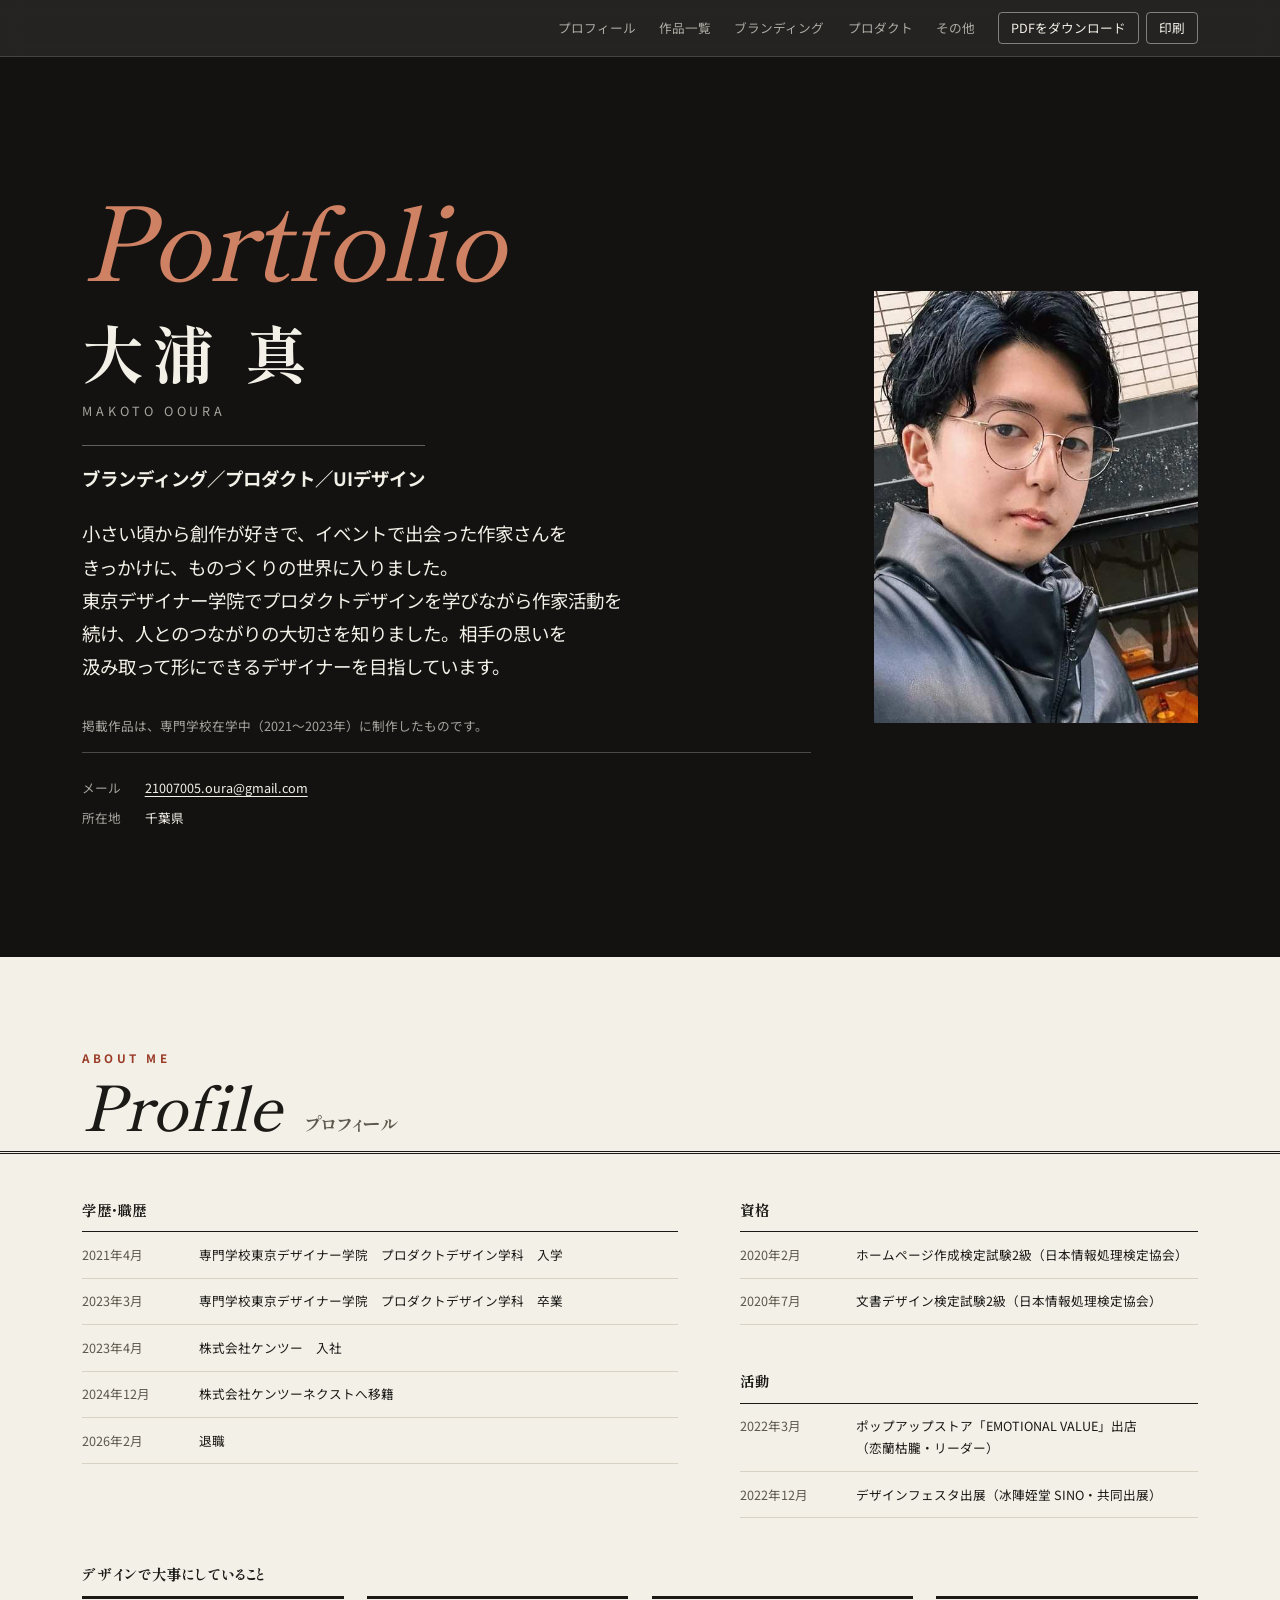
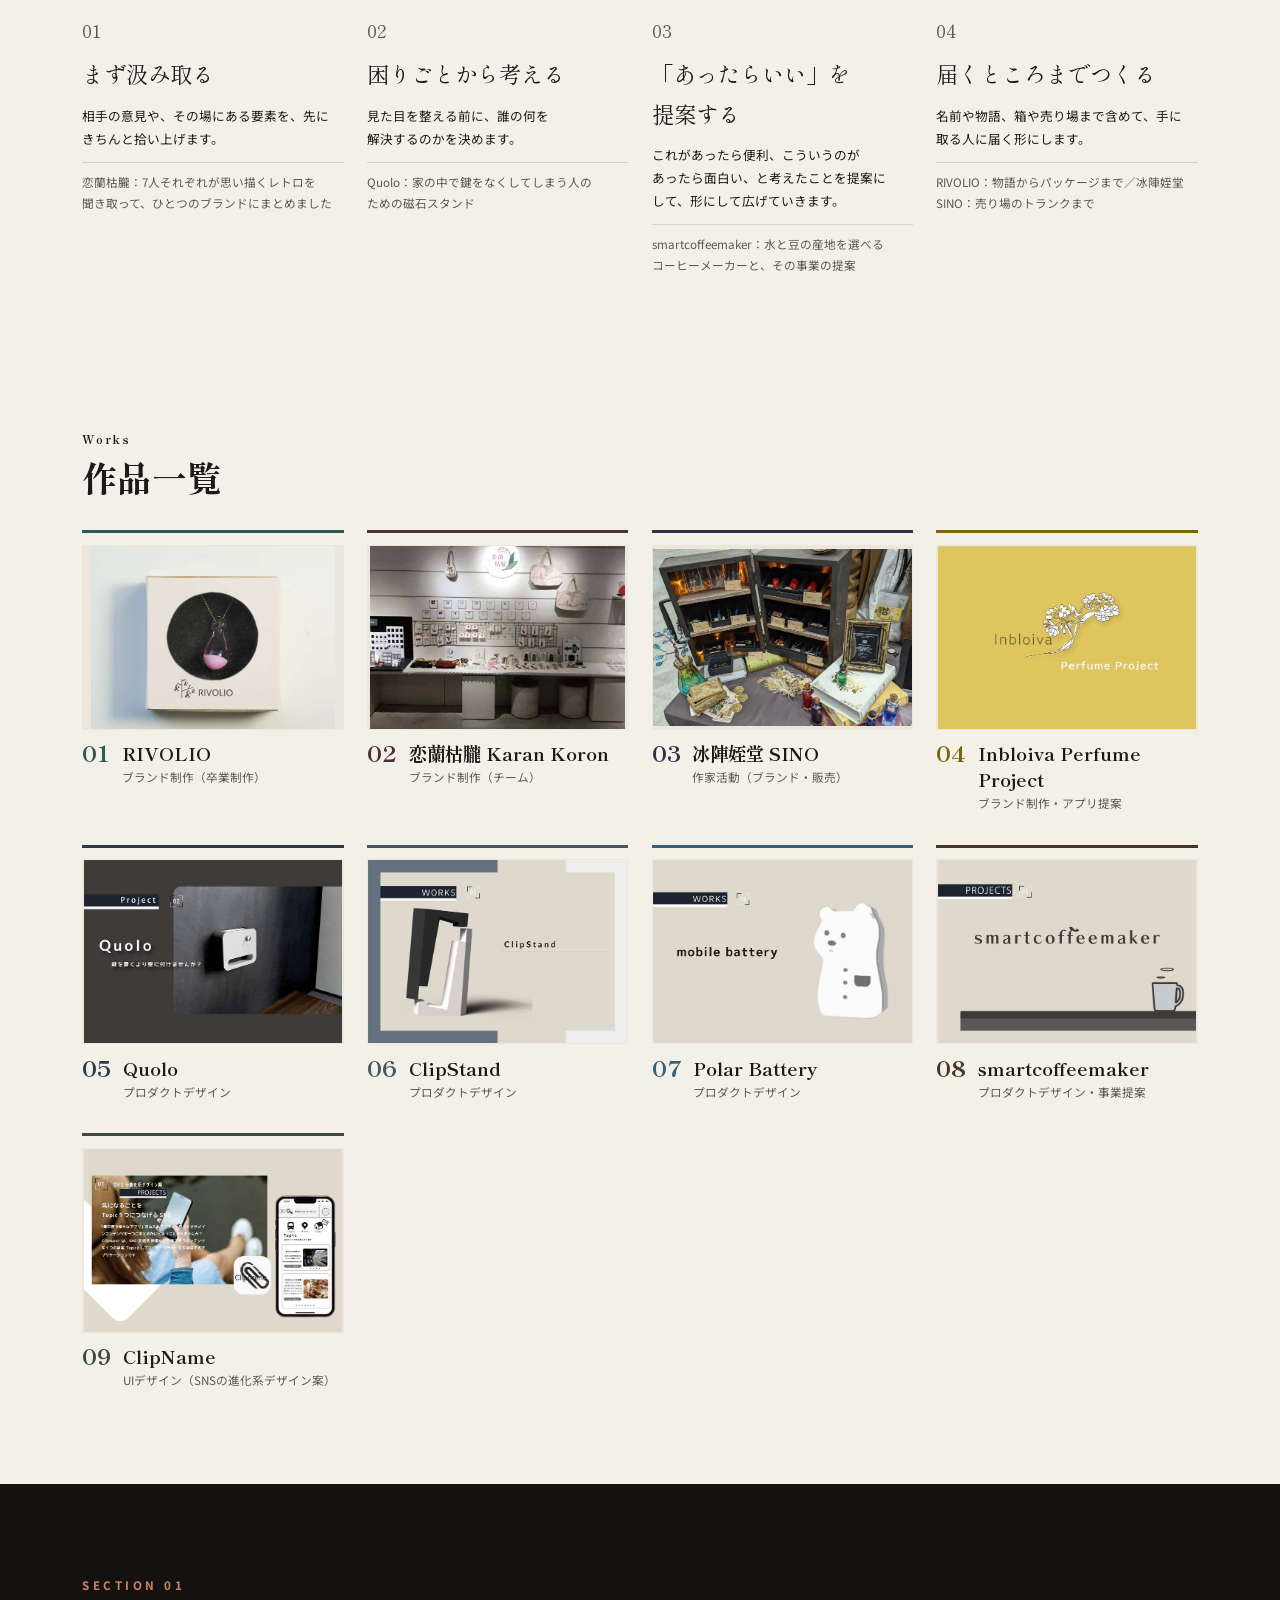
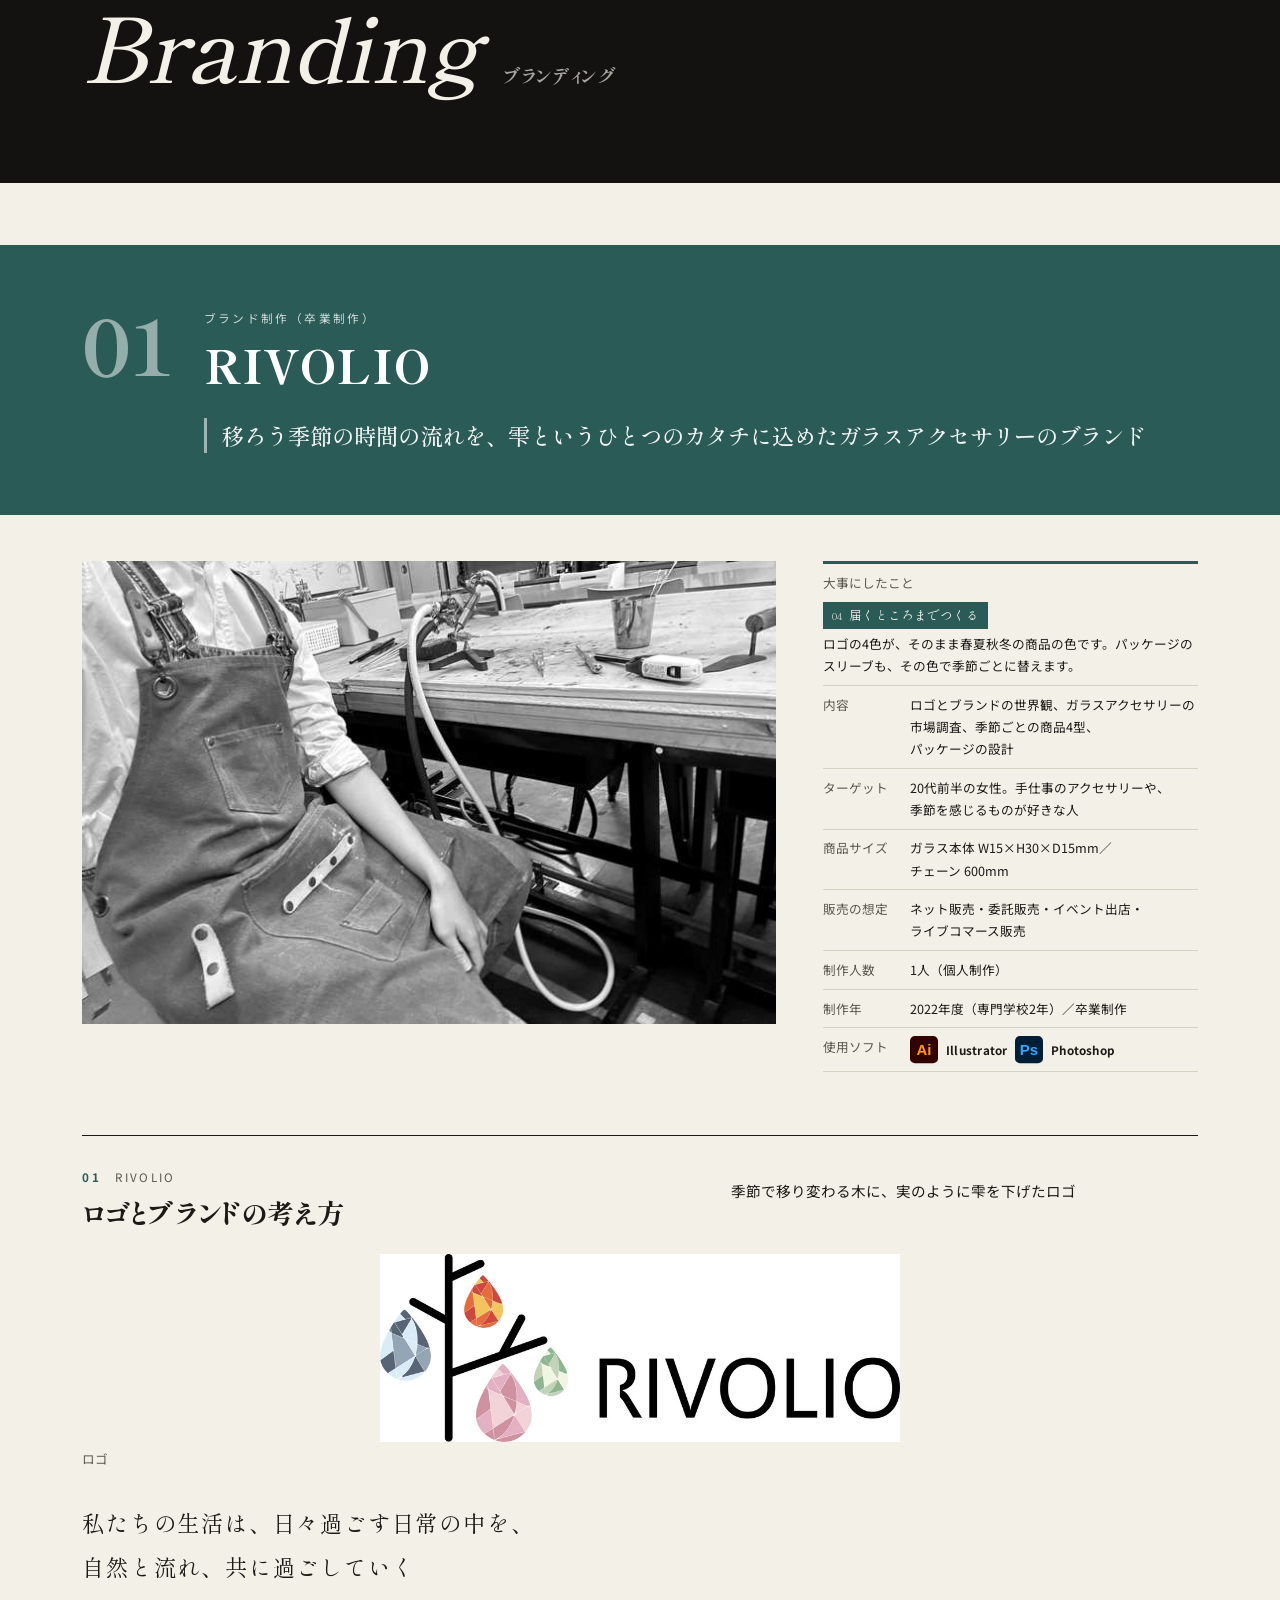
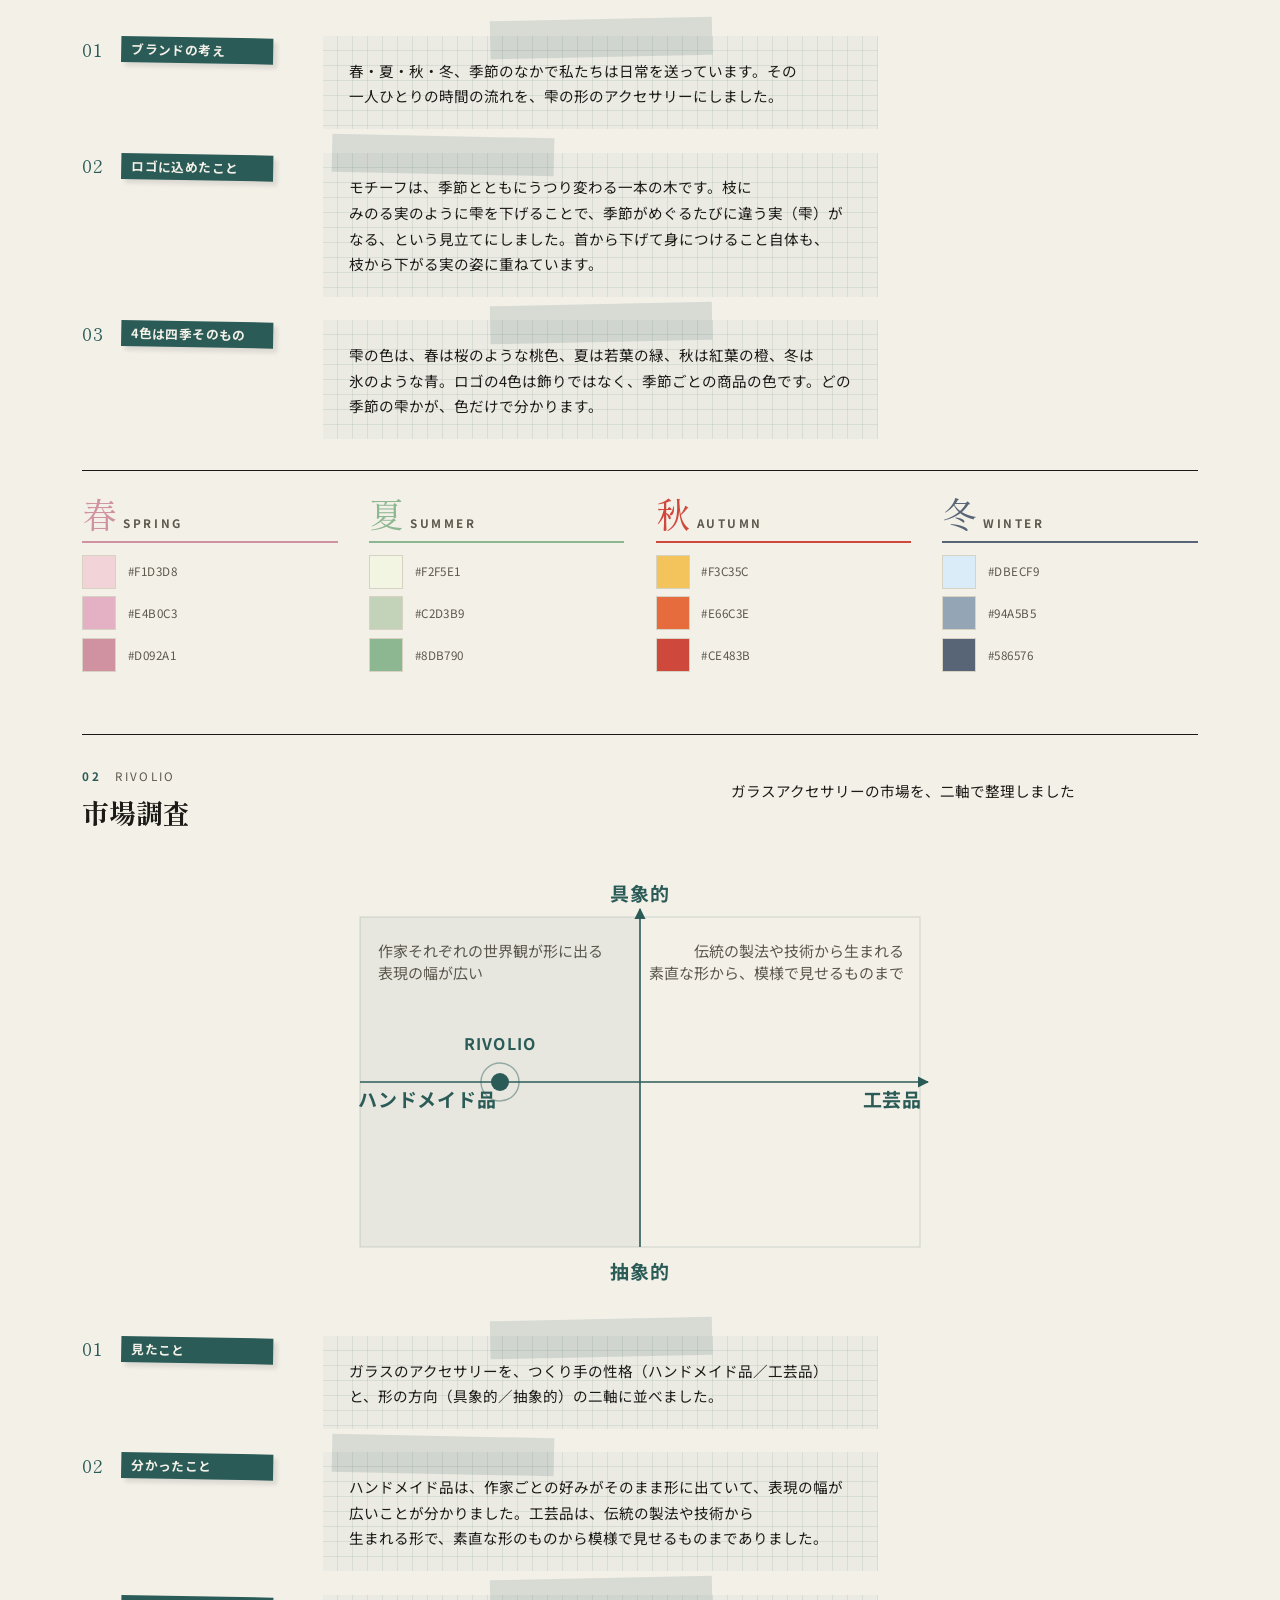
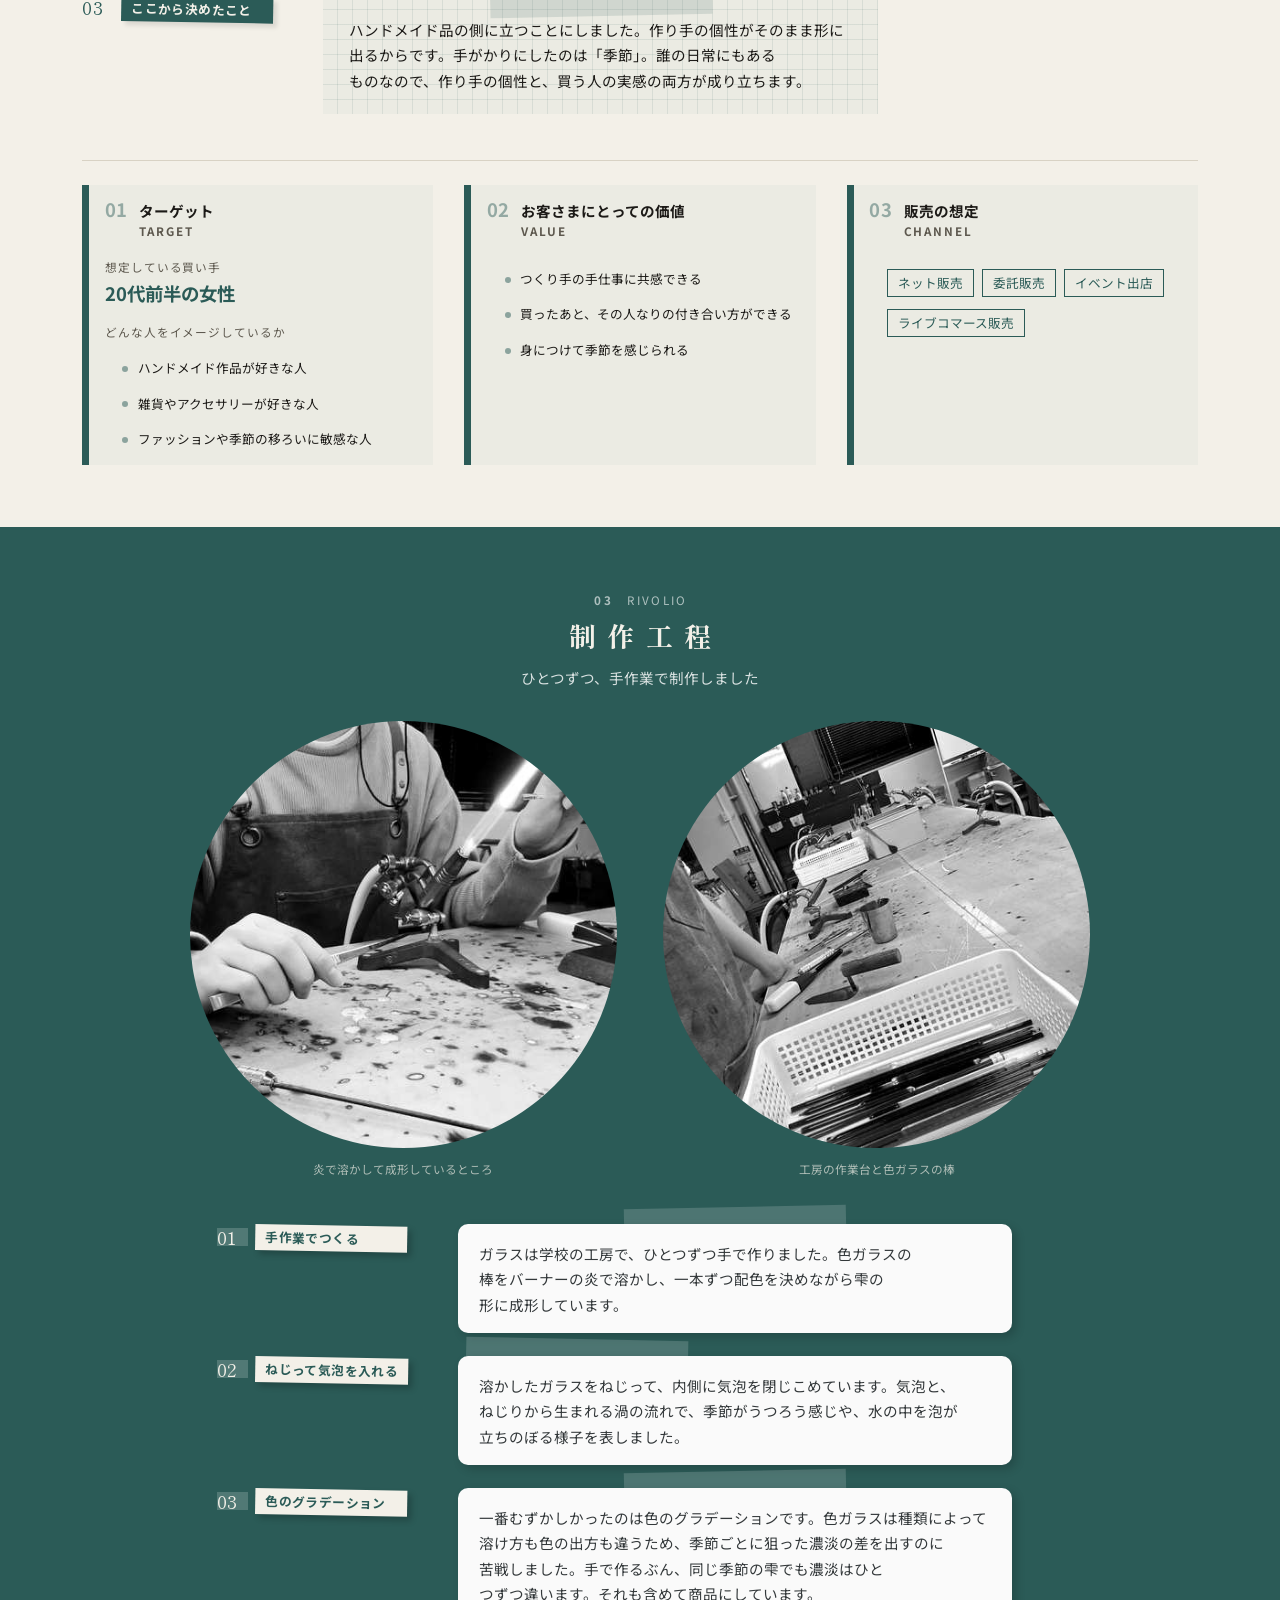
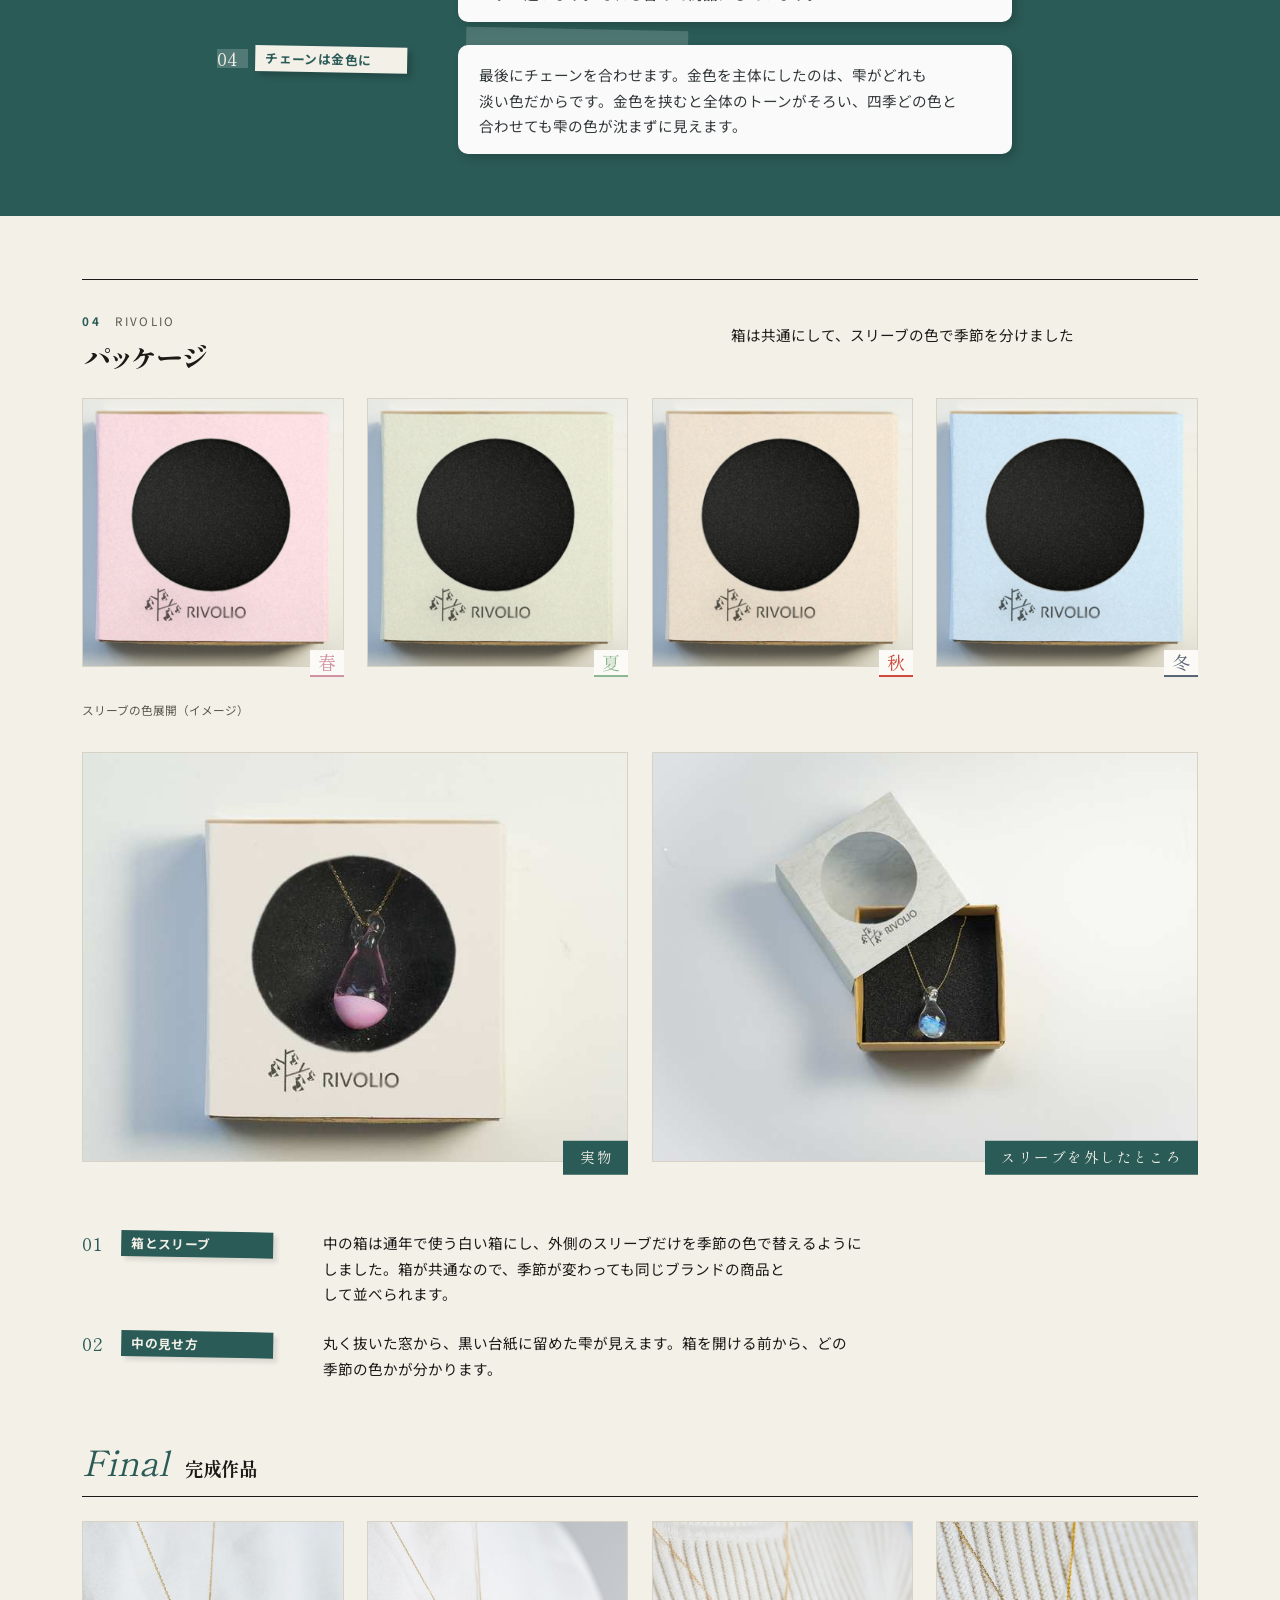
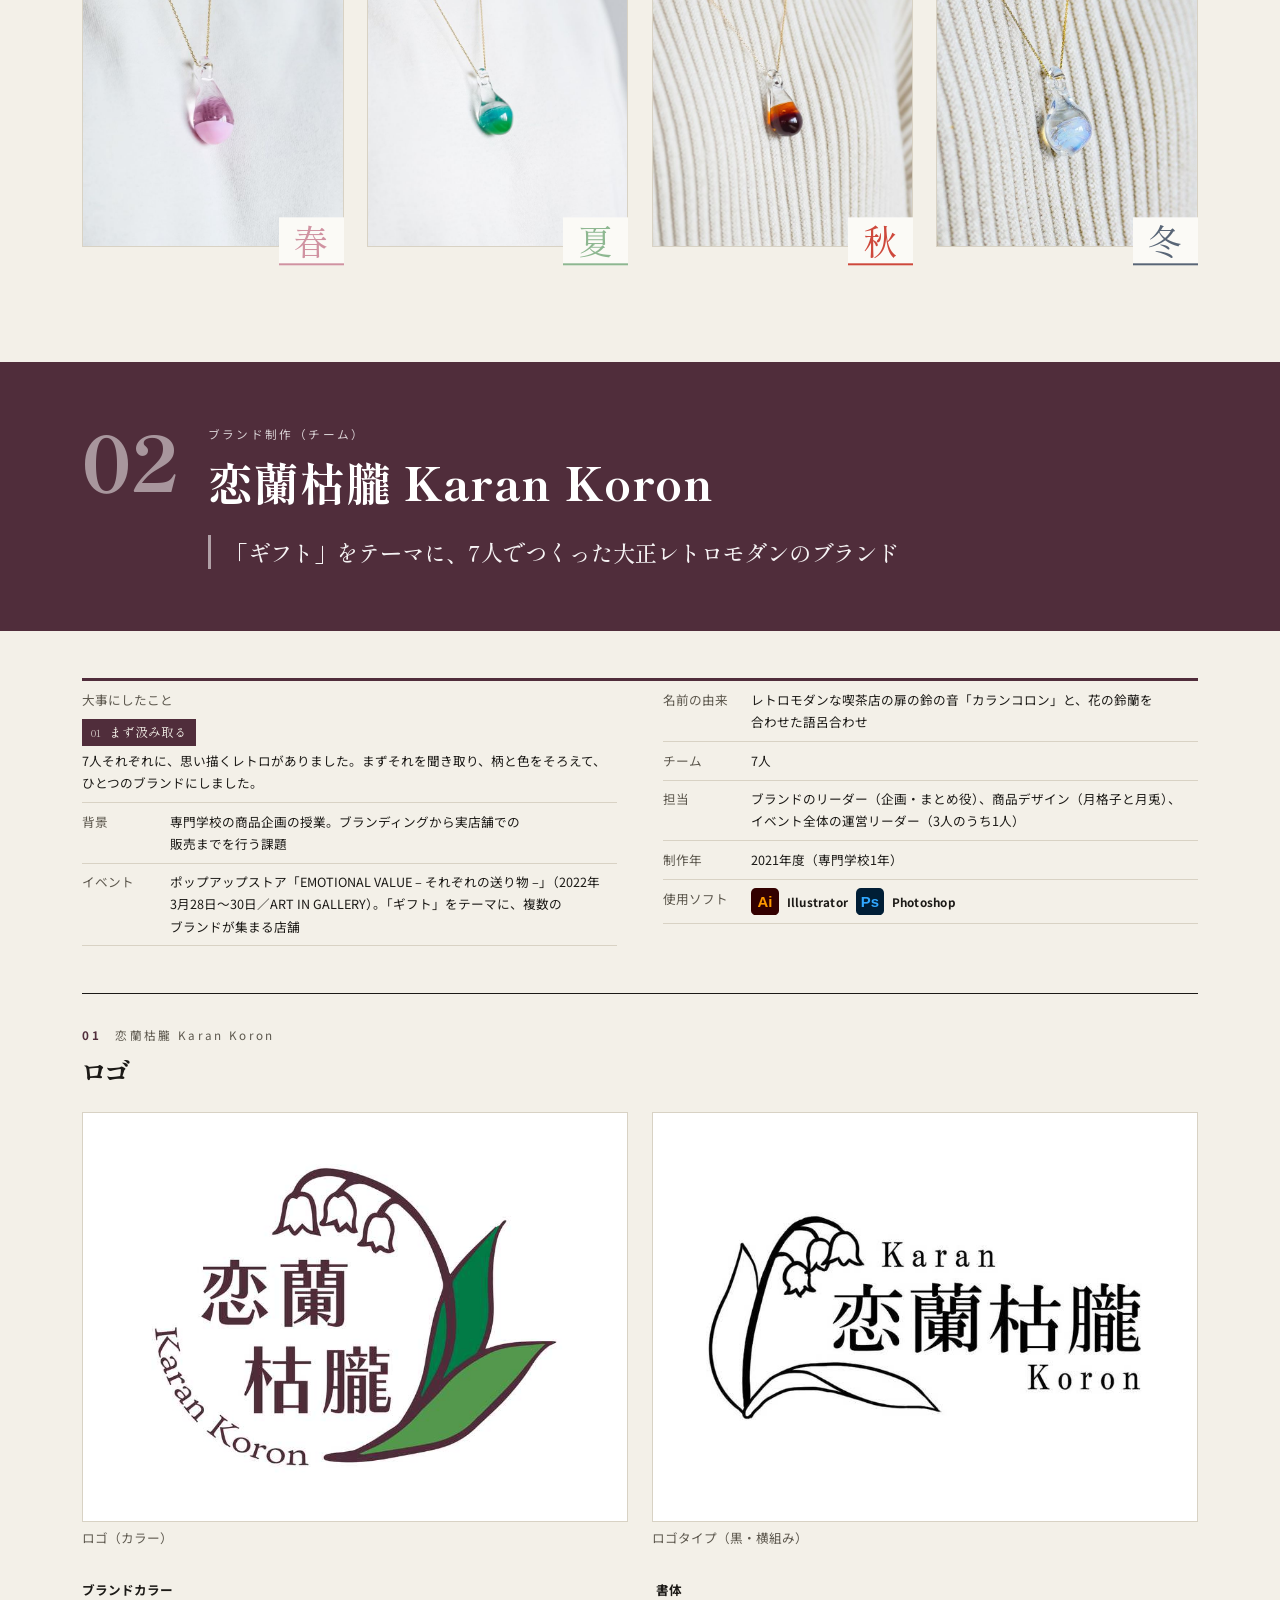
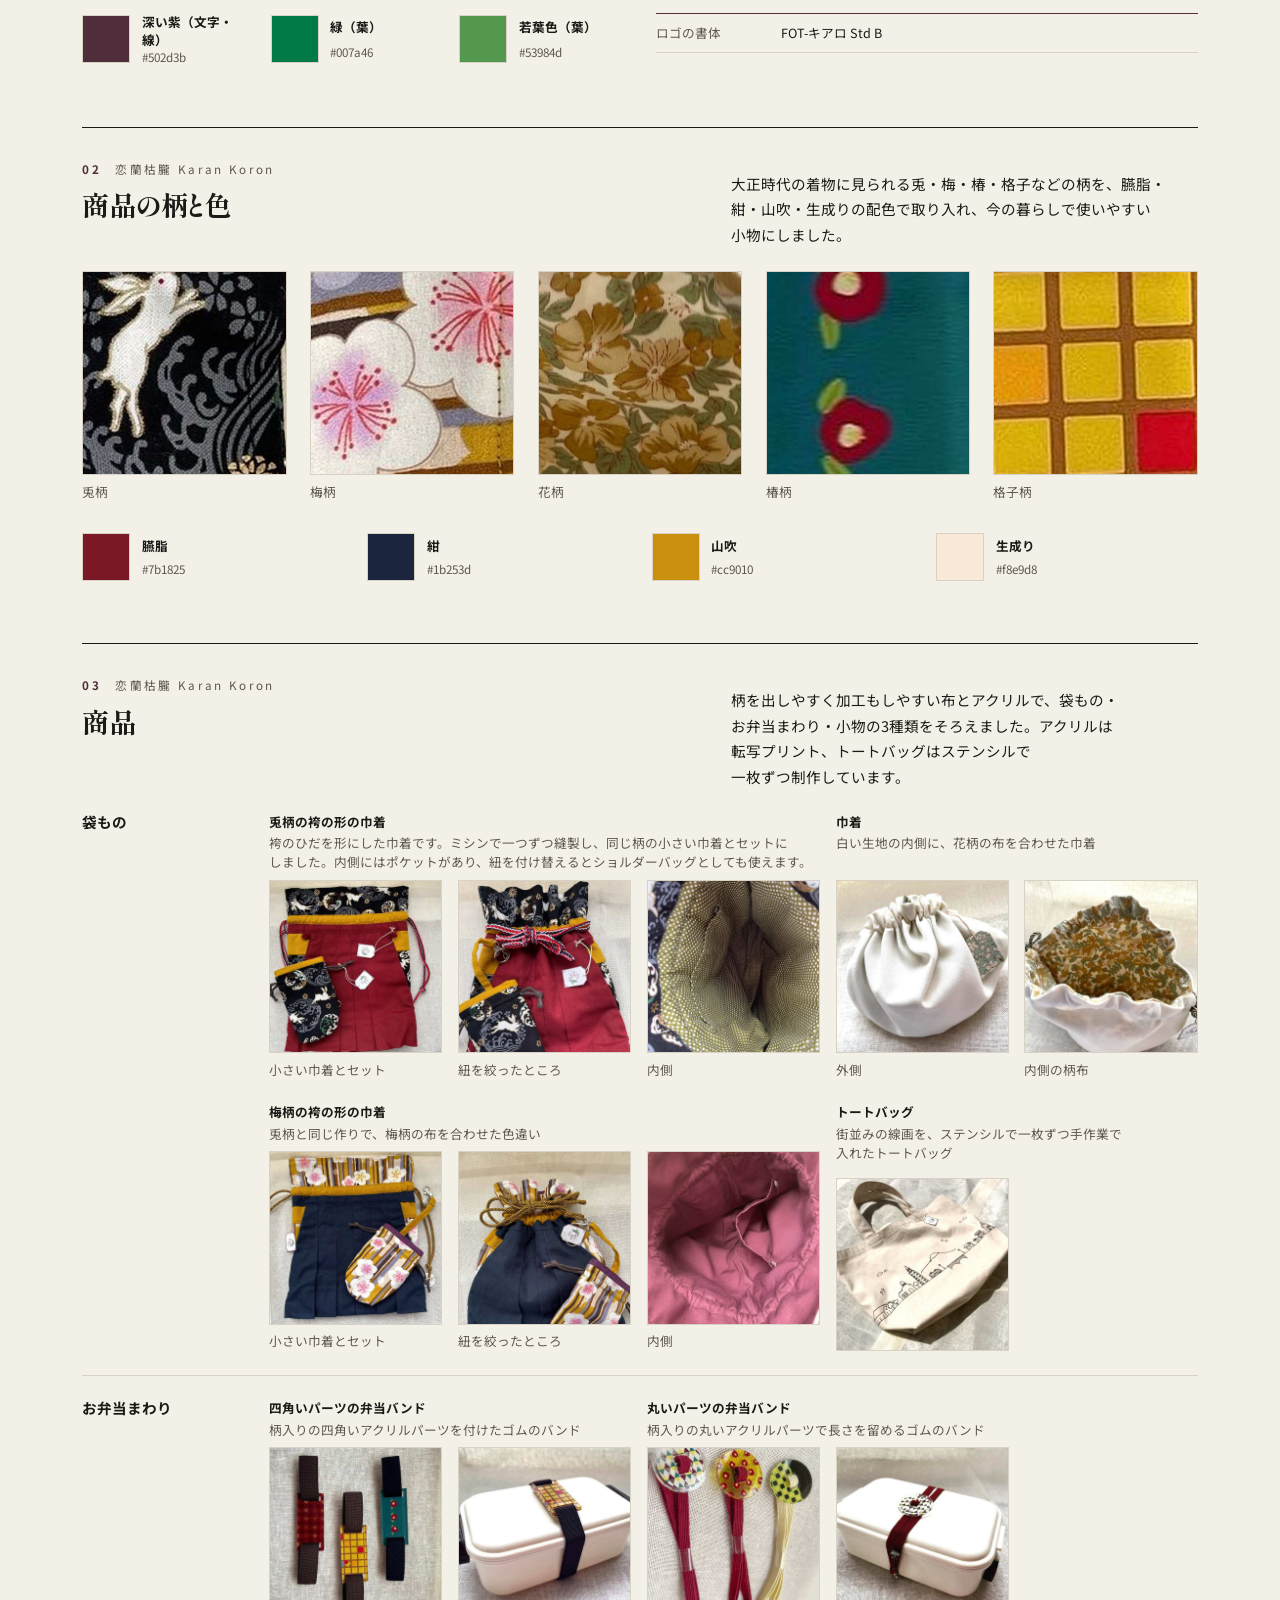
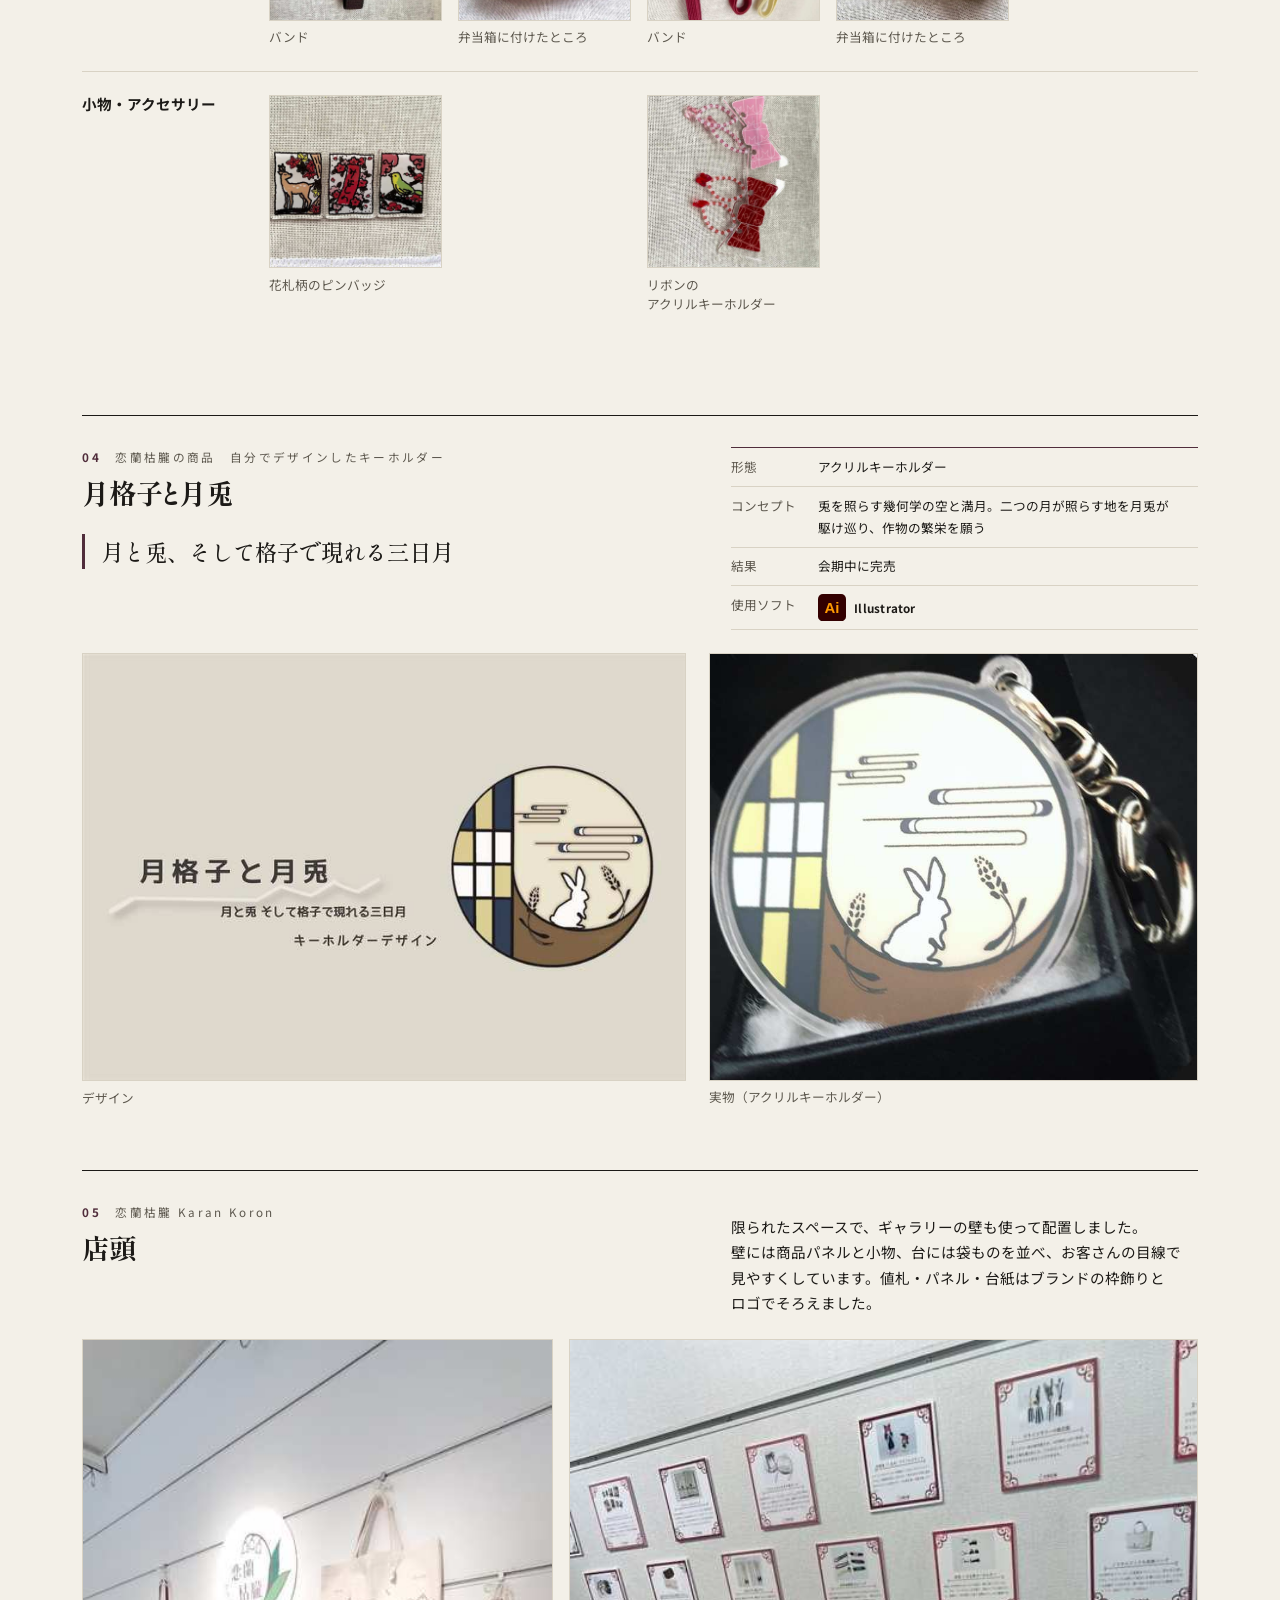
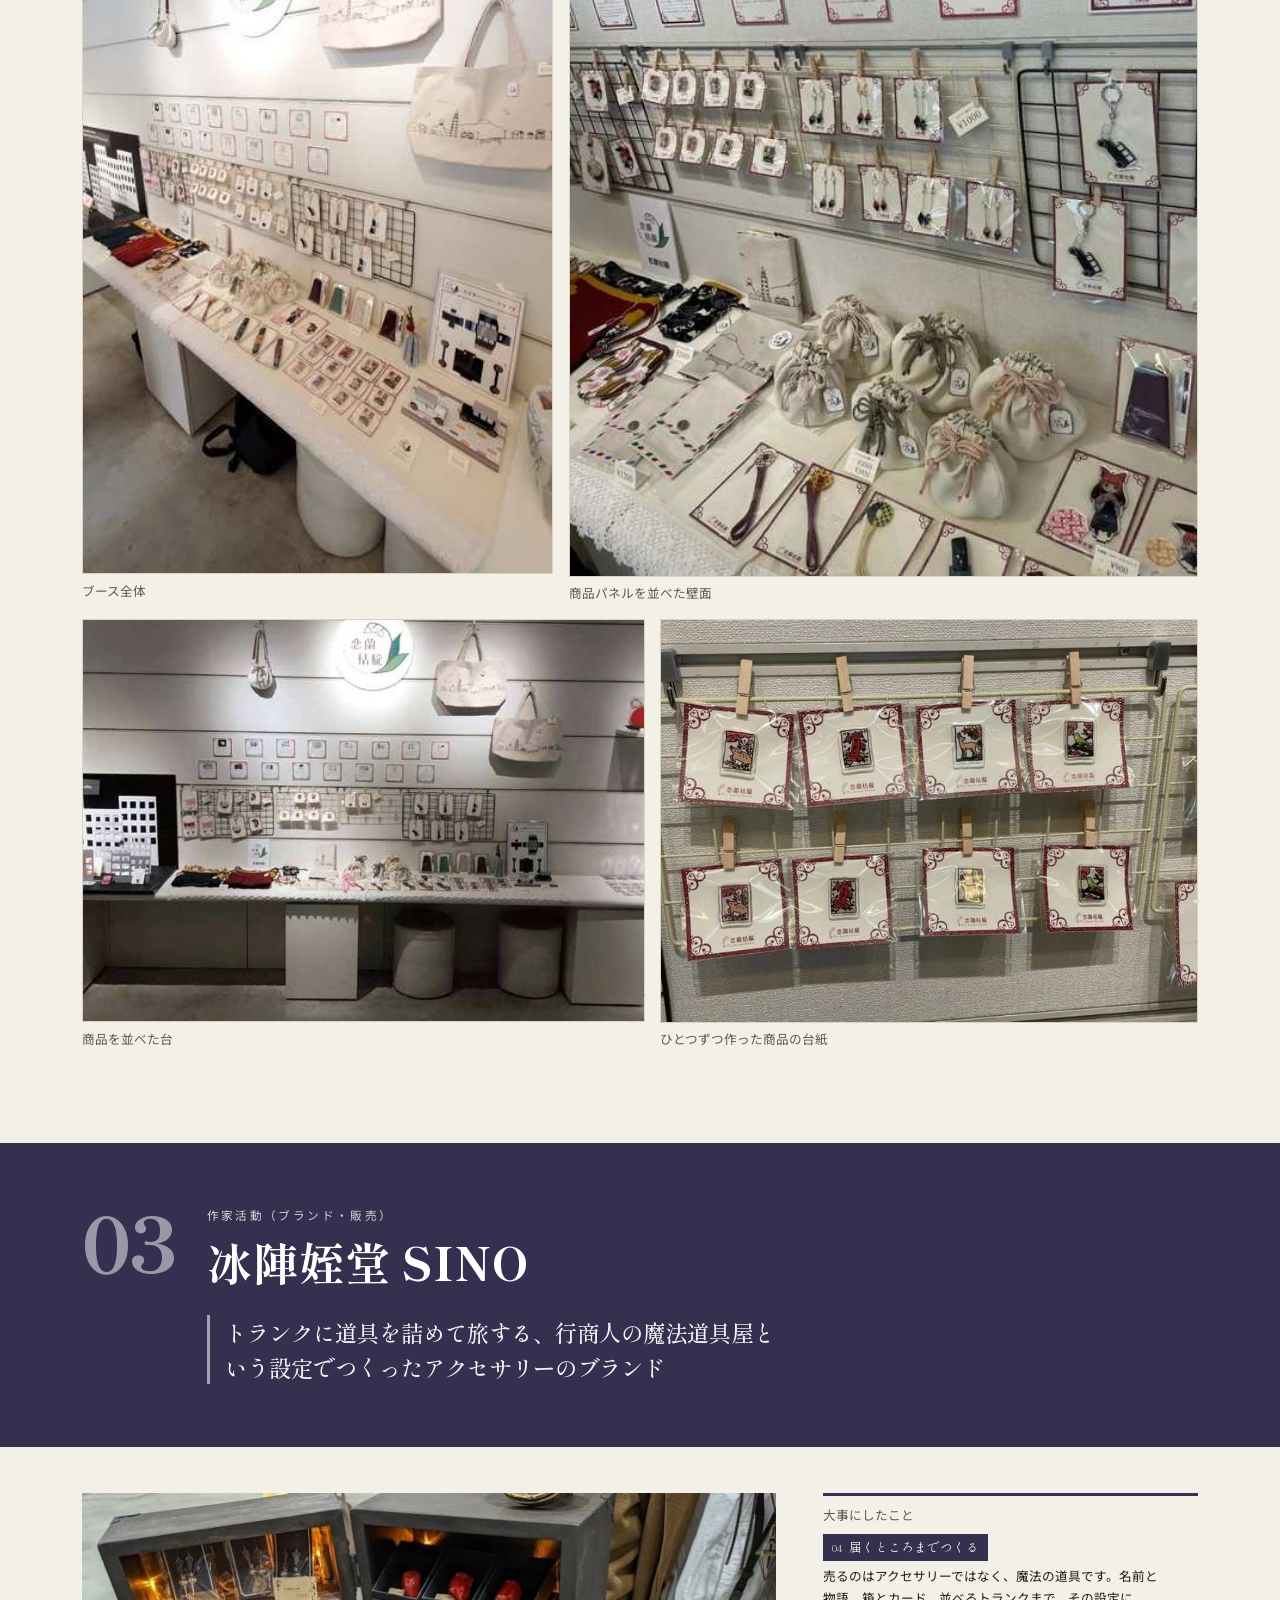
==== index-print.html @ 0906c367 "自己紹介を短くまとめ直す" ====
<!doctype html>
<html lang="ja">
<head>
<meta charset="utf-8">
<meta name="viewport" content="width=device-width, initial-scale=1">
<meta name="robots" content="noindex, nofollow, noimageindex">
<title>大浦 真 ポートフォリオ（PDF用）</title>
<meta name="description" content="大浦 真のポートフォリオ。ブランディング、プロダクトデザイン、UIデザインの作品">
<link rel="preconnect" href="https://fonts.googleapis.com">
<link rel="preconnect" href="https://fonts.gstatic.com" crossorigin>
<link rel="stylesheet" href="https://fonts.googleapis.com/css2?family=Shippori+Mincho:wght@500;700;800&family=Noto+Sans+JP:wght@400;500;700&display=swap">
<link rel="stylesheet" href="styles.css?v=dc4c5686">
</head>
<body>

<header class="site-bar">
  <nav class="wrap bar-inner" aria-label="ページ内の移動">
    <ul class="bar-links">
      <li><a href="#profile">プロフィール</a></li>
      <li><a href="#works">作品一覧</a></li>
      <li><a href="#branding">ブランディング</a></li>
      <li><a href="#product">プロダクト</a></li>
      <li><a href="#others">その他</a></li>
    </ul>
    <div class="bar-actions">
      <a class="btn btn--primary" href="makoto-ooura-portfolio.pdf" download="大浦真_ポートフォリオ.pdf">PDFをダウンロード</a>
      <button type="button" class="btn" id="print-btn">印刷</button>
    </div>
  </nav>
</header>

<main id="top" class="wrap">

  <section class="cover" aria-labelledby="name">
    <div class="cover-main">
      <p class="cover-word" aria-hidden="true">Portfolio</p>
      <h1 class="name" id="name">大浦 真</h1>
      <p class="name-en">Makoto Ooura</p>
      <p class="role">ブランディング／プロダクト／UIデザイン</p>
      <p class="cover-intro">小さい頃から創作が好きで、イベントで出会った作家さんをきっかけに、ものづくりの世界に入りました。東京デザイナー学院でプロダクトデザインを学びながら作家活動を続け、人とのつながりの大切さを知りました。相手の思いを汲み取って形にできるデザイナーを目指しています。</p>
      <p class="cover-note">掲載作品は、専門学校在学中（2021〜2023年）に制作したものです。</p>
      <dl class="contact">
        <dt>メール</dt>
        <dd><a href="mailto:21007005.oura@gmail.com">21007005.oura@gmail.com</a></dd>
        <dt>所在地</dt>
        <dd>千葉県</dd>
      </dl>
    </div>
    <figure class="cover-visual">
      <img src="works-lite/profile.jpg" width="740" height="986" alt="大浦 真">
    </figure>
  </section>

  <section class="block profile profile--first" id="profile" aria-labelledby="profile-h">
    <h2 class="group-h group-h--light" id="profile-h"><span class="sec-no">About me</span><span class="sec-en">Profile</span><span class="sec-ja">プロフィール</span></h2>
    <div class="profile-body">
      <div>
        <h3 class="sub-h">学歴・職歴</h3>
        <dl class="history">
          <div><dt>2021年4月</dt><dd>専門学校東京デザイナー学院　プロダクトデザイン学科　入学</dd></div>
          <div><dt>2023年3月</dt><dd>専門学校東京デザイナー学院　プロダクトデザイン学科　卒業</dd></div>
          <div><dt>2023年4月</dt><dd>株式会社ケンツー　入社</dd></div>
          <div><dt>2024年12月</dt><dd>株式会社ケンツーネクストへ移籍</dd></div>
          <div><dt>2026年2月</dt><dd>退職</dd></div>
        </dl>
      </div>
      <div>
        <h3 class="sub-h">資格</h3>
        <dl class="history">
          <div><dt>2020年2月</dt><dd>ホームページ作成検定試験2級（日本情報処理検定協会）</dd></div>
          <div><dt>2020年7月</dt><dd>文書デザイン検定試験2級（日本情報処理検定協会）</dd></div>
        </dl>
        <h3 class="sub-h">活動</h3>
        <dl class="history">
          <div><dt>2022年3月</dt><dd>ポップアップストア「EMOTIONAL VALUE」出店（恋蘭枯朧・リーダー）</dd></div>
          <div><dt>2022年12月</dt><dd>デザインフェスタ出展（冰陣姪堂 SINO・共同出展）</dd></div>
        </dl>
      </div>
    </div>
    <div class="values">
      <h3 class="sub-h">デザインで大事にしていること</h3>
      <ol class="values-list">
        <li><span class="values-no">01</span><strong>まず汲み取る</strong>
          <p>相手の意見や、その場にある要素を、先にきちんと拾い上げます。</p>
          <p class="values-ex">恋蘭枯朧：7人それぞれが思い描くレトロを聞き取って、ひとつのブランドにまとめました</p></li>
        <li><span class="values-no">02</span><strong>困りごとから考える</strong>
          <p>見た目を整える前に、誰の何を解決するのかを決めます。</p>
          <p class="values-ex">Quolo：家の中で鍵をなくしてしまう人のための磁石スタンド</p></li>
        <li><span class="values-no">03</span><strong>「あったらいい」を提案する</strong>
          <p>これがあったら便利、こういうのがあったら面白い、と考えたことを提案にして、形にして広げていきます。</p>
          <p class="values-ex">smartcoffeemaker：水と豆の産地を選べるコーヒーメーカーと、その事業の提案</p></li>
        <li><span class="values-no">04</span><strong>届くところまでつくる</strong>
          <p>名前や物語、箱や売り場まで含めて、手に取る人に届く形にします。</p>
          <p class="values-ex">RIVOLIO：物語からパッケージまで／冰陣姪堂 SINO：売り場のトランクまで</p></li>
      </ol>
    </div>
  </section>

  <section class="index" id="works" aria-labelledby="works-h">
    <h2 class="index-h" id="works-h"><span class="sec-en">Works</span>作品一覧</h2>
    <ol class="index-list">
      <li style="--w:#2b5b57"><a href="#w-rivolio"><img src="works-lite/rivolio-pkg-01.jpg" width="1701" height="1276" alt=""><span class="index-no">01</span><span class="index-title">RIVOLIO</span><span class="index-kind">ブランド制作（卒業制作）</span></a></li>
      <li style="--w:#502d3b"><a href="#w-koiran"><img src="works-lite/koiran-booth.jpg" width="1800" height="1289" alt=""><span class="index-no">02</span><span class="index-title">恋蘭枯朧 Karan Koron</span><span class="index-kind">ブランド制作（チーム）</span></a></li>
      <li style="--w:#34304f"><a href="#w-sino"><img src="works-lite/sino-booth.jpg" width="1024" height="702" alt=""><span class="index-no">03</span><span class="index-title">冰陣姪堂 SINO</span><span class="index-kind">作家活動（ブランド・販売）</span></a></li>
      <li style="--w:#7a6410"><a href="#w-inbloiva"><img src="works-lite/inbloiva-01.jpg" width="1800" height="1273" alt=""><span class="index-no">04</span><span class="index-title">Inbloiva Perfume Project</span><span class="index-kind">ブランド制作・アプリ提案</span></a></li>
      <li style="--w:#2c3a4a"><a href="#w-quolo"><img src="works-lite/quolo-01.jpg" width="1800" height="1273" alt=""><span class="index-no">05</span><span class="index-title">Quolo</span><span class="index-kind">プロダクトデザイン</span></a></li>
      <li style="--w:#4a5560"><a href="#w-clipstand"><img src="works-lite/clipstand-01.jpg" width="1800" height="1273" alt=""><span class="index-no">06</span><span class="index-title">ClipStand</span><span class="index-kind">プロダクトデザイン</span></a></li>
      <li style="--w:#35607d"><a href="#w-polar"><img src="works-lite/battery-01.jpg" width="1800" height="1273" alt=""><span class="index-no">07</span><span class="index-title">Polar Battery</span><span class="index-kind">プロダクトデザイン</span></a></li>
      <li style="--w:#4a3527"><a href="#w-coffee"><img src="works-lite/coffee-01.jpg" width="1800" height="1273" alt=""><span class="index-no">08</span><span class="index-title">smartcoffeemaker</span><span class="index-kind">プロダクトデザイン・事業提案</span></a></li>
      <li style="--w:#3f4a43"><a href="#w-sns"><img src="works-lite/snsapp-01.jpg" width="1800" height="1273" alt=""><span class="index-no">09</span><span class="index-title">ClipName</span><span class="index-kind">UIデザイン（SNSの進化系デザイン案）</span></a></li>
    </ol>
  </section>

  <section class="block group" id="branding" aria-labelledby="branding-h">
    <h2 class="group-h" id="branding-h"><span class="sec-no">Section 01</span><span class="sec-en">Branding</span><span class="sec-ja">ブランディング</span></h2>

    <article class="work" id="w-rivolio" aria-labelledby="rivolio-h" style="--w:#2b5b57;--w-rgb:43, 91, 87">
      <header class="work-band">
        <p class="work-no" aria-hidden="true">01</p>
        <div class="work-title">
          <p class="work-kind">ブランド制作（卒業制作）</p>
          <h3 id="rivolio-h">RIVOLIO</h3>
          <p class="work-lead">移ろう季節の時間の流れを、雫というひとつのカタチに込めたガラスアクセサリーのブランド</p>
        </div>
      </header>
      <div class="work-intro">
        <figure class="work-hero"><img src="works-lite/rivolio-make-03.jpg" width="1800" height="1200" alt="RIVOLIO ガラスをつくる工房"></figure>
        <dl class="work-meta">
          <div class="meta-value"><dt>大事にしたこと</dt><dd><a class="value-tag" href="#profile"><span>04</span>届くところまでつくる</a><span class="value-text">ロゴの4色が、そのまま春夏秋冬の商品の色です。パッケージのスリーブも、その色で季節ごとに替えます。</span></dd></div>
          <div><dt>内容</dt><dd>ロゴとブランドの世界観、ガラスアクセサリーの市場調査、季節ごとの商品4型、パッケージの設計</dd></div>
          <div><dt>ターゲット</dt><dd>20代前半の女性。手仕事のアクセサリーや、季節を感じるものが好きな人</dd></div>
          <div><dt>商品サイズ</dt><dd>ガラス本体 W15×H30×D15mm／チェーン 600mm</dd></div>
          <div><dt>販売の想定</dt><dd>ネット販売・委託販売・イベント出店・ライブコマース販売</dd></div>
          <div><dt>制作人数</dt><dd>1人（個人制作）</dd></div>
          <div><dt>制作年</dt><dd>2022年度（専門学校2年）／卒業制作</dd></div>
          <div><dt>使用ソフト</dt><dd><ul class="soft-list"><li class="soft-badge soft-badge--icon"><svg class="soft-icon" viewBox="0 0 240 234" aria-hidden="true"><rect width="240" height="234" rx="42" fill="#330000"/><text x="120" y="160" text-anchor="middle" font-family="Segoe UI, Arial, sans-serif" font-size="128" font-weight="600" fill="#ff9a00">Ai</text></svg><span>Illustrator</span></li><li class="soft-badge soft-badge--icon"><svg class="soft-icon" viewBox="0 0 240 234" aria-hidden="true"><rect width="240" height="234" rx="42" fill="#001e36"/><text x="120" y="160" text-anchor="middle" font-family="Segoe UI, Arial, sans-serif" font-size="128" font-weight="600" fill="#31a8ff">Ps</text></svg><span>Photoshop</span></li></ul></dd></div>
        </dl>
      </div>
      <section class="work-sub work-sub--gen" aria-labelledby="rivolio-s1">
        <header class="work-sub-head">
          <div><p class="work-kind"><span class="cap-no">01</span>　RIVOLIO</p><h4 id="rivolio-s1">ロゴとブランドの考え方</h4></div>
          <p class="work-sub-desc">季節で移り変わる木に、実のように雫を下げたロゴ</p>
        </header>
        <div class="work-grid work-grid--secimg">
          <figure class="logo-plain"><img src="works-lite/rivolio-logo.jpg" width="3269" height="1185" alt="RIVOLIO ロゴ"><figcaption>ロゴ</figcaption></figure>
        </div>
        <p class="brand-lines">私たちの生活は、日々過ごす日常の中を、<br>自然と流れ、共に過ごしていく</p>
        <div class="sec-prose">
          <h5 class="spec-h"><span class="spec-no">01</span><span class="spec-ja">ブランドの考え</span></h5>
          <div class="prose-note"><span class="prose-note-bar" aria-hidden="true"></span><p>春・夏・秋・冬、季節のなかで私たちは日常を送っています。その一人ひとりの時間の流れを、雫の形のアクセサリーにしました。</p></div>
          <h5 class="spec-h"><span class="spec-no">02</span><span class="spec-ja">ロゴに込めたこと</span></h5>
          <div class="prose-note prose-note--flip"><span class="prose-note-bar" aria-hidden="true"></span><p>モチーフは、季節とともにうつり変わる一本の木です。枝にみのる実のように雫を下げることで、季節がめぐるたびに違う実（雫）がなる、という見立てにしました。首から下げて身につけること自体も、枝から下がる実の姿に重ねています。</p></div>
          <h5 class="spec-h"><span class="spec-no">03</span><span class="spec-ja">4色は四季そのもの</span></h5>
          <div class="prose-note"><span class="prose-note-bar" aria-hidden="true"></span><p>雫の色は、春は桜のような桃色、夏は若葉の緑、秋は紅葉の橙、冬は氷のような青。ロゴの4色は飾りではなく、季節ごとの商品の色です。どの季節の雫かが、色だけで分かります。</p></div>
        </div>
        <div class="colorways">
          <div class="cw" style="--cw:#d092a1">
            <h5 class="cw-h"><span class="cw-ja">春</span><span class="cw-en">Spring</span></h5>
            <ul class="cw-tones">
              <li><span class="swatch" style="background:#f1d3d8"></span><span class="swatch-hex">#F1D3D8</span></li>
              <li><span class="swatch" style="background:#e4b0c3"></span><span class="swatch-hex">#E4B0C3</span></li>
              <li><span class="swatch" style="background:#d092a1"></span><span class="swatch-hex">#D092A1</span></li>
            </ul>
          </div>
          <div class="cw" style="--cw:#8db790">
            <h5 class="cw-h"><span class="cw-ja">夏</span><span class="cw-en">Summer</span></h5>
            <ul class="cw-tones">
              <li><span class="swatch" style="background:#f2f5e1"></span><span class="swatch-hex">#F2F5E1</span></li>
              <li><span class="swatch" style="background:#c2d3b9"></span><span class="swatch-hex">#C2D3B9</span></li>
              <li><span class="swatch" style="background:#8db790"></span><span class="swatch-hex">#8DB790</span></li>
            </ul>
          </div>
          <div class="cw" style="--cw:#ce483b">
            <h5 class="cw-h"><span class="cw-ja">秋</span><span class="cw-en">Autumn</span></h5>
            <ul class="cw-tones">
              <li><span class="swatch" style="background:#f3c35c"></span><span class="swatch-hex">#F3C35C</span></li>
              <li><span class="swatch" style="background:#e66c3e"></span><span class="swatch-hex">#E66C3E</span></li>
              <li><span class="swatch" style="background:#ce483b"></span><span class="swatch-hex">#CE483B</span></li>
            </ul>
          </div>
          <div class="cw" style="--cw:#586576">
            <h5 class="cw-h"><span class="cw-ja">冬</span><span class="cw-en">Winter</span></h5>
            <ul class="cw-tones">
              <li><span class="swatch" style="background:#dbecf9"></span><span class="swatch-hex">#DBECF9</span></li>
              <li><span class="swatch" style="background:#94a5b5"></span><span class="swatch-hex">#94A5B5</span></li>
              <li><span class="swatch" style="background:#586576"></span><span class="swatch-hex">#586576</span></li>
            </ul>
          </div>
        </div>
      </section>
      <section class="work-sub work-sub--gen work-sub--split" aria-labelledby="rivolio-s2">
        <header class="work-sub-head">
          <div><p class="work-kind"><span class="cap-no">02</span>　RIVOLIO</p><h4 id="rivolio-s2">市場調査</h4></div>
          <p class="work-sub-desc">ガラスアクセサリーの市場を、二軸で整理しました</p>
        </header>
        <figure class="axis-map"><svg viewBox="0 0 680 428" role="img" aria-label="ガラスのアクセサリーを、ハンドメイド品と工芸品、具象的と抽象的の二軸で整理したマップ" preserveAspectRatio="xMidYMid meet"><defs><marker id="am-ar" viewBox="0 0 10 10" refX="9" refY="5" markerWidth="7" markerHeight="7" orient="auto"><path d="M0 0 L10 5 L0 10 z" fill="#2b5b57"/></marker></defs><rect x="60" y="56" width="280" height="330" fill="#2b5b57" opacity="0.06"/><rect x="60" y="56" width="560" height="330" fill="none" stroke="#2b5b57" stroke-opacity="0.18" stroke-width="1"/><line x1="60" y1="221" x2="628" y2="221" stroke="#2b5b57" stroke-width="1.6" marker-end="url(#am-ar)"/><line x1="340" y1="386" x2="340" y2="48" stroke="#2b5b57" stroke-width="1.6" marker-end="url(#am-ar)"/><text class="am-ax" x="58" y="246" text-anchor="start">ハンドメイド品</text><text class="am-ax" x="622" y="246" text-anchor="end">工芸品</text><text class="am-ax" x="340" y="40" text-anchor="middle">具象的</text><text class="am-ax" x="340" y="418" text-anchor="middle">抽象的</text><text class="am-note" x="78" y="96" text-anchor="start">作家それぞれの世界観が形に出る</text><text class="am-note" x="78" y="118" text-anchor="start">表現の幅が広い</text><text class="am-note" x="604" y="96" text-anchor="end">伝統の製法や技術から生まれる</text><text class="am-note" x="604" y="118" text-anchor="end">素直な形から、模様で見せるものまで</text><circle cx="200" cy="221" r="9" fill="#2b5b57"/><circle cx="200" cy="221" r="19" fill="none" stroke="#2b5b57" stroke-width="1.4" stroke-opacity="0.45"/><text class="am-mark" x="200" y="189" text-anchor="middle">RIVOLIO</text></svg></figure>
        <div class="sec-prose">
          <h5 class="spec-h"><span class="spec-no">01</span><span class="spec-ja">見たこと</span></h5>
          <div class="prose-note"><span class="prose-note-bar" aria-hidden="true"></span><p>ガラスのアクセサリーを、つくり手の性格（ハンドメイド品／工芸品）と、形の方向（具象的／抽象的）の二軸に並べました。</p></div>
          <h5 class="spec-h"><span class="spec-no">02</span><span class="spec-ja">分かったこと</span></h5>
          <div class="prose-note prose-note--flip"><span class="prose-note-bar" aria-hidden="true"></span><p>ハンドメイド品は、作家ごとの好みがそのまま形に出ていて、表現の幅が広いことが分かりました。工芸品は、伝統の製法や技術から生まれる形で、素直な形のものから模様で見せるものまでありました。</p></div>
          <h5 class="spec-h"><span class="spec-no">03</span><span class="spec-ja">ここから決めたこと</span></h5>
          <div class="prose-note"><span class="prose-note-bar" aria-hidden="true"></span><p>ハンドメイド品の側に立つことにしました。作り手の個性がそのまま形に出るからです。手がかりにしたのは「季節」。誰の日常にもあるものなので、作り手の個性と、買う人の実感の両方が成り立ちます。</p></div>
        </div>
        <div class="sec-lists sec-lists--cards">
          <div class="fact">
            <h5 class="fact-h"><span class="fact-no">01</span><span class="fact-ja">ターゲット</span><span class="fact-en">Target</span></h5>
            <p class="fact-label">想定している買い手</p>
            <p class="fact-lead">20代前半の女性</p>
            <p class="fact-label">どんな人をイメージしているか</p>
            <ul class="fact-list">
              <li>ハンドメイド作品が好きな人</li>
              <li>雑貨やアクセサリーが好きな人</li>
              <li>ファッションや季節の移ろいに敏感な人</li>
            </ul>
          </div>
          <div class="fact">
            <h5 class="fact-h"><span class="fact-no">02</span><span class="fact-ja">お客さまにとっての価値</span><span class="fact-en">Value</span></h5>
            <ul class="fact-list">
              <li>つくり手の手仕事に共感できる</li>
              <li>買ったあと、その人なりの付き合い方ができる</li>
              <li>身につけて季節を感じられる</li>
            </ul>
          </div>
          <div class="fact">
            <h5 class="fact-h"><span class="fact-no">03</span><span class="fact-ja">販売の想定</span><span class="fact-en">Channel</span></h5>
            <ul class="fact-tags">
              <li>ネット販売</li>
              <li>委託販売</li>
              <li>イベント出店</li>
              <li>ライブコマース販売</li>
            </ul>
          </div>
        </div>
      </section>
      <section class="work-sub work-sub--gen work-sub--panel" aria-labelledby="rivolio-s3">
        <header class="work-sub-head">
          <div><p class="work-kind"><span class="cap-no">03</span>　RIVOLIO</p><h4 id="rivolio-s3">制作工程</h4></div>
          <p class="work-sub-desc">ひとつずつ、手作業で制作しました</p>
        </header>
        <div class="work-grid work-grid--strip">
          <figure><img src="works-lite/rivolio-make-01.jpg" width="978" height="652" alt="RIVOLIO 炎で溶かして成形しているところ"><figcaption>炎で溶かして成形しているところ</figcaption></figure>
          <figure><img src="works-lite/rivolio-make-02.jpg" width="1800" height="1200" alt="RIVOLIO 工房の作業台と色ガラスの棒"><figcaption>工房の作業台と色ガラスの棒</figcaption></figure>
        </div>
        <div class="sec-prose">
          <h5 class="spec-h"><span class="spec-no">01</span><span class="spec-ja">手作業でつくる</span></h5>
          <div class="prose-note"><span class="prose-note-bar" aria-hidden="true"></span><p>ガラスは学校の工房で、ひとつずつ手で作りました。色ガラスの棒をバーナーの炎で溶かし、一本ずつ配色を決めながら雫の形に成形しています。</p></div>
          <h5 class="spec-h"><span class="spec-no">02</span><span class="spec-ja">ねじって気泡を入れる</span></h5>
          <div class="prose-note prose-note--flip"><span class="prose-note-bar" aria-hidden="true"></span><p>溶かしたガラスをねじって、内側に気泡を閉じこめています。気泡と、ねじりから生まれる渦の流れで、季節がうつろう感じや、水の中を泡が立ちのぼる様子を表しました。</p></div>
          <h5 class="spec-h"><span class="spec-no">03</span><span class="spec-ja">色のグラデーション</span></h5>
          <div class="prose-note"><span class="prose-note-bar" aria-hidden="true"></span><p>一番むずかしかったのは色のグラデーションです。色ガラスは種類によって溶け方も色の出方も違うため、季節ごとに狙った濃淡の差を出すのに苦戦しました。手で作るぶん、同じ季節の雫でも濃淡はひとつずつ違います。それも含めて商品にしています。</p></div>
          <h5 class="spec-h"><span class="spec-no">04</span><span class="spec-ja">チェーンは金色に</span></h5>
          <div class="prose-note prose-note--flip"><span class="prose-note-bar" aria-hidden="true"></span><p>最後にチェーンを合わせます。金色を主体にしたのは、雫がどれも淡い色だからです。金色を挟むと全体のトーンがそろい、四季どの色と合わせても雫の色が沈まずに見えます。</p></div>
        </div>
      </section>
      <section class="work-sub work-sub--gen" aria-labelledby="rivolio-s4">
        <header class="work-sub-head">
          <div><p class="work-kind"><span class="cap-no">04</span>　RIVOLIO</p><h4 id="rivolio-s4">パッケージ</h4></div>
          <p class="work-sub-desc">箱は共通にして、スリーブの色で季節を分けました</p>
        </header>
        <div class="work-grid work-grid--sleeves">
          <figure class="fig--label fig--label--season" style="--w:#d092a1"><img src="works-lite/rivolio-sleeve-spring.jpg" width="1050" height="1080" alt="RIVOLIO 春"><figcaption>春</figcaption></figure>
          <figure class="fig--label fig--label--season" style="--w:#8db790"><img src="works-lite/rivolio-sleeve-summer.jpg" width="1050" height="1080" alt="RIVOLIO 夏"><figcaption>夏</figcaption></figure>
          <figure class="fig--label fig--label--season" style="--w:#ce483b"><img src="works-lite/rivolio-sleeve-autumn.jpg" width="1050" height="1080" alt="RIVOLIO 秋"><figcaption>秋</figcaption></figure>
          <figure class="fig--label fig--label--season" style="--w:#586576"><img src="works-lite/rivolio-sleeve-winter.jpg" width="1050" height="1080" alt="RIVOLIO 冬"><figcaption>冬</figcaption></figure>
        </div>
        <p class="grid-note">スリーブの色展開（イメージ）</p>
        <div class="work-grid work-grid--secimg">
          <figure class="fig--label"><img src="works-lite/rivolio-pkg-01.jpg" width="1701" height="1276" alt="RIVOLIO 実物"><figcaption>実物</figcaption></figure>
          <figure class="fig--label"><img src="works-lite/rivolio-pkg-02.jpg" width="1800" height="1350" alt="RIVOLIO スリーブを外したところ"><figcaption>スリーブを外したところ</figcaption></figure>
        </div>
        <div class="sec-prose">
          <h5 class="spec-h"><span class="spec-no">01</span><span class="spec-ja">箱とスリーブ</span></h5>
          <p>中の箱は通年で使う白い箱にし、外側のスリーブだけを季節の色で替えるようにしました。箱が共通なので、季節が変わっても同じブランドの商品として並べられます。</p>
          <h5 class="spec-h"><span class="spec-no">02</span><span class="spec-ja">中の見せ方</span></h5>
          <p>丸く抜いた窓から、黒い台紙に留めた雫が見えます。箱を開ける前から、どの季節の色かが分かります。</p>
        </div>
      </section>
      <div class="work-parts">
      <section class="work-part work-part--final" aria-label="完成作品">
        <h4 class="part-h"><span class="part-en">Final</span><span class="part-ja">完成作品</span></h4>
        <div class="work-grid work-grid--final">
          <figure class="fig--label fig--label--season" style="--w:#d092a1"><img src="works-lite/rivolio-spring.jpg" width="1440" height="1800" alt="RIVOLIO 春"><figcaption>春</figcaption></figure>
          <figure class="fig--label fig--label--season" style="--w:#8db790"><img src="works-lite/rivolio-summer.jpg" width="1440" height="1800" alt="RIVOLIO 夏"><figcaption>夏</figcaption></figure>
          <figure class="fig--label fig--label--season" style="--w:#ce483b"><img src="works-lite/rivolio-autumn.jpg" width="1440" height="1800" alt="RIVOLIO 秋"><figcaption>秋</figcaption></figure>
          <figure class="fig--label fig--label--season" style="--w:#586576"><img src="works-lite/rivolio-winter.jpg" width="1440" height="1800" alt="RIVOLIO 冬"><figcaption>冬</figcaption></figure>
        </div>
      </section>
      </div>
    </article>

    <article class="work" id="w-koiran" aria-labelledby="koiran-h" style="--w:#502d3b;--w-rgb:80, 45, 59">
      <header class="work-band">
        <p class="work-no" aria-hidden="true">02</p>
        <div class="work-title">
          <p class="work-kind">ブランド制作（チーム）</p>
          <h3 id="koiran-h">恋蘭枯朧 Karan Koron</h3>
          <p class="work-lead">「ギフト」をテーマに、7人でつくった大正レトロモダンのブランド</p>
        </div>
      </header>
      <div class="work-intro work-intro--nohero">
        <dl class="work-meta">
          <div class="meta-value"><dt>大事にしたこと</dt><dd><a class="value-tag" href="#profile"><span>01</span>まず汲み取る</a><span class="value-text">7人それぞれに、思い描くレトロがありました。まずそれを聞き取り、柄と色をそろえて、ひとつのブランドにしました。</span></dd></div>
          <div><dt>背景</dt><dd>専門学校の商品企画の授業。ブランディングから実店舗での販売までを行う課題</dd></div>
          <div><dt>イベント</dt><dd>ポップアップストア「EMOTIONAL VALUE ‒ それぞれの送り物 ‒」（2022年3月28日〜30日／ART IN GALLERY）。「ギフト」をテーマに、複数のブランドが集まる店舗</dd></div>
          <div><dt>名前の由来</dt><dd>レトロモダンな喫茶店の扉の鈴の音「カランコロン」と、花の鈴蘭を合わせた語呂合わせ</dd></div>
          <div><dt>チーム</dt><dd>7人</dd></div>
          <div><dt>担当</dt><dd>ブランドのリーダー（企画・まとめ役）、商品デザイン（月格子と月兎）、イベント全体の運営リーダー（3人のうち1人）</dd></div>
          <div><dt>制作年</dt><dd>2021年度（専門学校1年）</dd></div>
          <div><dt>使用ソフト</dt><dd><ul class="soft-list"><li class="soft-badge soft-badge--icon"><svg class="soft-icon" viewBox="0 0 240 234" aria-hidden="true"><rect width="240" height="234" rx="42" fill="#330000"/><text x="120" y="160" text-anchor="middle" font-family="Segoe UI, Arial, sans-serif" font-size="128" font-weight="600" fill="#ff9a00">Ai</text></svg><span>Illustrator</span></li><li class="soft-badge soft-badge--icon"><svg class="soft-icon" viewBox="0 0 240 234" aria-hidden="true"><rect width="240" height="234" rx="42" fill="#001e36"/><text x="120" y="160" text-anchor="middle" font-family="Segoe UI, Arial, sans-serif" font-size="128" font-weight="600" fill="#31a8ff">Ps</text></svg><span>Photoshop</span></li></ul></dd></div>
        </dl>
      </div>
      <section class="work-sub work-sub--first" aria-labelledby="koiran-logo-h">
        <header class="work-sub-head">
          <div><p class="work-kind"><span class="cap-no">01</span>　恋蘭枯朧 Karan Koron</p><h4 id="koiran-logo-h">ロゴ</h4></div>
        </header>
        <div class="work-grid work-grid--logos">
          <figure><img class="logo-img" src="works-lite/koiran-logo.jpg" alt="恋蘭枯朧 Karan Koron ロゴ（カラー）"><figcaption>ロゴ（カラー）</figcaption></figure>
          <figure><img class="logo-img" src="works-lite/koiran-logotype.jpg" alt="恋蘭枯朧 Karan Koron ロゴタイプ（黒・横組み）"><figcaption>ロゴタイプ（黒・横組み）</figcaption></figure>
        </div>
        <div class="brand-spec">
          <div>
            <h5 class="spec-h">ブランドカラー</h5>
            <ul class="swatches swatches--brand">
              <li><span class="swatch" style="background:#502d3b"></span><span class="swatch-name">深い紫（文字・線）</span><span class="swatch-hex">#502d3b</span></li>
              <li><span class="swatch" style="background:#007a46"></span><span class="swatch-name">緑（葉）</span><span class="swatch-hex">#007a46</span></li>
              <li><span class="swatch" style="background:#53984d"></span><span class="swatch-name">若葉色（葉）</span><span class="swatch-hex">#53984d</span></li>
            </ul>
          </div>
          <div>
            <h5 class="spec-h">書体</h5>
            <dl class="work-meta">
              <div><dt>ロゴの書体</dt><dd>FOT-キアロ Std B</dd></div>
            </dl>
          </div>
        </div>
      </section>
      <section class="work-sub work-sub--palette" aria-labelledby="koiran-pal-h">
        <header class="work-sub-head">
          <div><p class="work-kind"><span class="cap-no">02</span>　恋蘭枯朧 Karan Koron</p><h4 id="koiran-pal-h">商品の柄と色</h4></div>
          <p class="work-sub-desc">大正時代の着物に見られる兎・梅・椿・格子などの柄を、臙脂・紺・山吹・生成りの配色で取り入れ、今の暮らしで使いやすい小物にしました。</p>
        </header>
        <div class="palette">
          <div class="work-grid work-grid--patterns">
            <figure><img src="works-lite/koiran-pattern-01.jpg" width="600" height="600" alt="恋蘭枯朧 Karan Koron 兎柄"><figcaption>兎柄</figcaption></figure>
            <figure><img src="works-lite/koiran-pattern-02.jpg" width="600" height="600" alt="恋蘭枯朧 Karan Koron 梅柄"><figcaption>梅柄</figcaption></figure>
            <figure><img src="works-lite/koiran-pattern-03.jpg" width="600" height="600" alt="恋蘭枯朧 Karan Koron 花柄"><figcaption>花柄</figcaption></figure>
            <figure><img src="works-lite/koiran-pattern-04.jpg" width="600" height="600" alt="恋蘭枯朧 Karan Koron 椿柄"><figcaption>椿柄</figcaption></figure>
            <figure><img src="works-lite/koiran-pattern-05.jpg" width="600" height="600" alt="恋蘭枯朧 Karan Koron 格子柄"><figcaption>格子柄</figcaption></figure>
          </div>
          <ul class="swatches">
            <li><span class="swatch" style="background:#7b1825"></span><span class="swatch-name">臙脂</span><span class="swatch-hex">#7b1825</span></li>
            <li><span class="swatch" style="background:#1b253d"></span><span class="swatch-name">紺</span><span class="swatch-hex">#1b253d</span></li>
            <li><span class="swatch" style="background:#cc9010"></span><span class="swatch-name">山吹</span><span class="swatch-hex">#cc9010</span></li>
            <li><span class="swatch" style="background:#f8e9d8"></span><span class="swatch-name">生成り</span><span class="swatch-hex">#f8e9d8</span></li>
          </ul>
        </div>
      </section>
      <section class="work-sub work-sub--items" aria-labelledby="koiran-items-h">
        <header class="work-sub-head">
          <div><p class="work-kind"><span class="cap-no">03</span>　恋蘭枯朧 Karan Koron</p><h4 id="koiran-items-h">商品</h4></div>
          <p class="work-sub-desc">柄を出しやすく加工もしやすい布とアクリルで、袋もの・お弁当まわり・小物の3種類をそろえました。アクリルは転写プリント、トートバッグはステンシルで一枚ずつ制作しています。</p>
        </header>
        <div class="item-row">
          <h5 class="item-cat">袋もの</h5>
          <div class="item-sets">
            <div class="item-set" style="--n:3;--s:3">
              <p class="item-set-title">兎柄の袴の形の巾着</p>
              <p class="item-set-desc">袴のひだを形にした巾着です。ミシンで一つずつ縫製し、同じ柄の小さい巾着とセットにしました。内側にはポケットがあり、紐を付け替えるとショルダーバッグとしても使えます。</p>
              <figure><img src="works-lite/koiran-item-02.jpg" width="1200" height="1200" alt="兎柄の袴の形の巾着 小さい巾着とセット"><figcaption>小さい巾着とセット</figcaption></figure>
              <figure><img src="works-lite/koiran-item-13.jpg" width="1200" height="1200" alt="兎柄の袴の形の巾着 紐を絞ったところ"><figcaption>紐を絞ったところ</figcaption></figure>
              <figure><img src="works-lite/koiran-item-15.jpg" width="1200" height="1200" alt="兎柄の袴の形の巾着 内側"><figcaption>内側</figcaption></figure>
            </div>
            <div class="item-set" style="--n:3;--s:3">
              <p class="item-set-title">梅柄の袴の形の巾着</p>
              <p class="item-set-desc">兎柄と同じ作りで、梅柄の布を合わせた色違い</p>
              <figure><img src="works-lite/koiran-item-03.jpg" width="1200" height="1200" alt="梅柄の袴の形の巾着 小さい巾着とセット"><figcaption>小さい巾着とセット</figcaption></figure>
              <figure><img src="works-lite/koiran-item-14.jpg" width="1200" height="1200" alt="梅柄の袴の形の巾着 紐を絞ったところ"><figcaption>紐を絞ったところ</figcaption></figure>
              <figure><img src="works-lite/koiran-item-16.jpg" width="1200" height="1200" alt="梅柄の袴の形の巾着 内側"><figcaption>内側</figcaption></figure>
            </div>
            <div class="item-set" style="--n:2;--s:2">
              <p class="item-set-title">巾着</p>
              <p class="item-set-desc">白い生地の内側に、花柄の布を合わせた巾着</p>
              <figure><img src="works-lite/koiran-item-04.jpg" width="1200" height="1200" alt="巾着 外側"><figcaption>外側</figcaption></figure>
              <figure><img src="works-lite/koiran-item-05.jpg" width="1200" height="1200" alt="巾着 内側の柄布"><figcaption>内側の柄布</figcaption></figure>
            </div>
            <div class="item-set" style="--n:1;--s:2">
              <p class="item-set-title">トートバッグ</p>
              <p class="item-set-desc">街並みの線画を、ステンシルで一枚ずつ手作業で入れたトートバッグ</p>
              <figure><img src="works-lite/koiran-item-01.jpg" width="1200" height="1200" alt="トートバッグ"></figure>
            </div>
          </div>
        </div>
        <div class="item-row">
          <h5 class="item-cat">お弁当まわり</h5>
          <div class="item-sets">
            <div class="item-set" style="--n:2;--s:2">
              <p class="item-set-title">四角いパーツの弁当バンド</p>
              <p class="item-set-desc">柄入りの四角いアクリルパーツを付けたゴムのバンド</p>
              <figure><img src="works-lite/koiran-item-06.jpg" width="1200" height="1200" alt="四角いパーツの弁当バンド バンド"><figcaption>バンド</figcaption></figure>
              <figure><img src="works-lite/koiran-item-12.jpg" width="1200" height="1200" alt="四角いパーツの弁当バンド 弁当箱に付けたところ"><figcaption>弁当箱に付けたところ</figcaption></figure>
            </div>
            <div class="item-set" style="--n:2;--s:2">
              <p class="item-set-title">丸いパーツの弁当バンド</p>
              <p class="item-set-desc">柄入りの丸いアクリルパーツで長さを留めるゴムのバンド</p>
              <figure><img src="works-lite/koiran-item-08.jpg" width="1200" height="1200" alt="丸いパーツの弁当バンド バンド"><figcaption>バンド</figcaption></figure>
              <figure><img src="works-lite/koiran-item-07.jpg" width="1200" height="1200" alt="丸いパーツの弁当バンド 弁当箱に付けたところ"><figcaption>弁当箱に付けたところ</figcaption></figure>
            </div>
          </div>
        </div>
        <div class="item-row">
          <h5 class="item-cat">小物・アクセサリー</h5>
          <div class="item-sets">
            <div class="item-set" style="--n:1;--s:2">
              <figure><img src="works-lite/koiran-item-09.jpg" width="1200" height="1200" alt="花札柄のピンバッジ"><figcaption>花札柄のピンバッジ</figcaption></figure>
            </div>
            <div class="item-set" style="--n:1;--s:2">
              <figure><img src="works-lite/koiran-item-10.jpg" width="1200" height="1200" alt="リボンのアクリルキーホルダー"><figcaption>リボンのアクリルキーホルダー</figcaption></figure>
            </div>
          </div>
        </div>
      </section>
      <section class="work-sub" id="w-tsuki" aria-labelledby="tsuki-h">
        <header class="work-sub-head">
          <div>
            <p class="work-kind"><span class="cap-no">04</span>　恋蘭枯朧の商品　自分でデザインしたキーホルダー</p>
            <h4 id="tsuki-h">月格子と月兎</h4>
            <p class="work-lead">月と兎、そして格子で現れる三日月</p>
          </div>
          <dl class="work-meta">
            <div><dt>形態</dt><dd>アクリルキーホルダー</dd></div>
            <div><dt>コンセプト</dt><dd>兎を照らす幾何学の空と満月。二つの月が照らす地を月兎が駆け巡り、作物の繁栄を願う</dd></div>
            <div><dt>結果</dt><dd>会期中に完売</dd></div>
            <div><dt>使用ソフト</dt><dd><ul class="soft-list"><li class="soft-badge soft-badge--icon"><svg class="soft-icon" viewBox="0 0 240 234" aria-hidden="true"><rect width="240" height="234" rx="42" fill="#330000"/><text x="120" y="160" text-anchor="middle" font-family="Segoe UI, Arial, sans-serif" font-size="128" font-weight="600" fill="#ff9a00">Ai</text></svg><span>Illustrator</span></li></ul></dd></div>
          </dl>
        </header>
        <div class="work-grid work-grid--duo">
          <figure><img src="works-lite/tsukiusagi-01.jpg" width="1800" height="1273" alt="月格子と月兎 デザイン"><figcaption>デザイン</figcaption></figure>
          <figure><img src="works-lite/tsukiusagi-photo.jpg" width="1312" height="1147" alt="月格子と月兎 実物（アクリルキーホルダー）"><figcaption>実物（アクリルキーホルダー）</figcaption></figure>
        </div>
      </section>
      <section class="work-sub work-sub--booth" aria-labelledby="koiran-booth-h">
        <header class="work-sub-head">
          <div><p class="work-kind"><span class="cap-no">05</span>　恋蘭枯朧 Karan Koron</p><h4 id="koiran-booth-h">店頭</h4></div>
          <p class="work-sub-desc">限られたスペースで、ギャラリーの壁も使って配置しました。壁には商品パネルと小物、台には袋ものを並べ、お客さんの目線で見やすくしています。値札・パネル・台紙はブランドの枠飾りとロゴでそろえました。</p>
        </header>
        <div class="booth-grid" style="grid-template-columns: minmax(0, 0.562fr) minmax(0, 0.750fr)">
          <figure><img src="works-lite/koiran-booth-wide.jpg" width="720" height="1280" alt="恋蘭枯朧 Karan Koron ブース全体"><figcaption>ブース全体</figcaption></figure>
          <figure><img src="works-lite/koiran-booth-panels.jpg" width="1108" height="1478" alt="恋蘭枯朧 Karan Koron 商品パネルを並べた壁面"><figcaption>商品パネルを並べた壁面</figcaption></figure>
        </div>
        <div class="booth-grid" style="grid-template-columns: minmax(0, 1.396fr) minmax(0, 1.334fr)">
          <figure><img src="works-lite/koiran-booth.jpg" width="1800" height="1289" alt="恋蘭枯朧 Karan Koron 商品を並べた台"><figcaption>商品を並べた台</figcaption></figure>
          <figure><img src="works-lite/koiran-booth-pins.jpg" width="1478" height="1108" alt="恋蘭枯朧 Karan Koron ひとつずつ作った商品の台紙"><figcaption>ひとつずつ作った商品の台紙</figcaption></figure>
        </div>
      </section>
    </article>

    <article class="work" id="w-sino" aria-labelledby="sino-h" style="--w:#34304f;--w-rgb:52, 48, 79">
      <header class="work-band">
        <p class="work-no" aria-hidden="true">03</p>
        <div class="work-title">
          <p class="work-kind">作家活動（ブランド・販売）</p>
          <h3 id="sino-h">冰陣姪堂 SINO</h3>
          <p class="work-lead">トランクに道具を詰めて旅する、行商人の魔法道具屋という設定でつくったアクセサリーのブランド</p>
        </div>
      </header>
      <div class="work-intro">
        <figure class="work-hero"><img src="works-lite/sino-booth.jpg" width="1024" height="702" alt="冰陣姪堂 SINO デザインフェスタのブース（SINO の区画）"></figure>
        <dl class="work-meta">
          <div class="meta-value"><dt>大事にしたこと</dt><dd><a class="value-tag" href="#profile"><span>04</span>届くところまでつくる</a><span class="value-text">売るのはアクセサリーではなく、魔法の道具です。名前と物語、箱とカード、並べるトランクまで、その設定に合わせてつくりました。</span></dd></div>
          <div><dt>屋号</dt><dd>冰陣姪堂（活動名 SINO）</dd></div>
          <div><dt>内容</dt><dd>アクセサリーの制作、作品ごとの物語と説明カード、箱、ブースのトランク（設計・制作）と店づくり</dd></div>
          <div><dt>素材</dt><dd>レジン、オパールなどの鉱石、ガラス、海外から取り寄せたヴィンテージのパーツ</dd></div>
          <div><dt>販売</dt><dd>デザインフェスタ（共同出展）</dd></div>
          <div><dt>制作人数</dt><dd>1人（個人制作）</dd></div>
          <div><dt>制作年</dt><dd>2022年12月</dd></div>
        </dl>
      </div>
      <section class="work-sub work-sub--gen" aria-labelledby="sino-s1">
        <header class="work-sub-head">
          <div><p class="work-kind"><span class="cap-no">01</span>　冰陣姪堂 SINO</p><h4 id="sino-s1">魔法の道具</h4></div>
          <p class="work-sub-desc">ひとつずつに名前と物語を付けて、魔法の道具として販売しました</p>
        </header>
        <div class="work-grid work-grid--tiles">
          <figure class="fig--label"><img src="works-lite/sino-item-summon.jpg" width="720" height="720" alt="冰陣姪堂 SINO 召喚の陣"><figcaption>召喚の陣</figcaption></figure>
          <figure class="fig--label"><img src="works-lite/sino-item-sprout.jpg" width="767" height="767" alt="冰陣姪堂 SINO 魔法の芽"><figcaption>魔法の芽</figcaption></figure>
          <figure class="fig--label"><img src="works-lite/sino-item-claw.jpg" width="767" height="767" alt="冰陣姪堂 SINO 氷竜の爪"><figcaption>氷竜の爪</figcaption></figure>
          <figure class="fig--label"><img src="works-lite/sino-item-seal.jpg" width="767" height="767" alt="冰陣姪堂 SINO 深海鉱石"><figcaption>深海鉱石</figcaption></figure>
          <figure class="fig--label"><img src="works-lite/sino-item-red.jpg" width="747" height="747" alt="冰陣姪堂 SINO 賢者の石"><figcaption>賢者の石</figcaption></figure>
          <figure class="fig--label"><img src="works-lite/sino-item-frame.jpg" width="959" height="959" alt="冰陣姪堂 SINO 不純ノ雫"><figcaption>不純ノ雫</figcaption></figure>
          <figure class="fig--label"><img src="works-lite/sino-item-pearl.jpg" width="853" height="853" alt="冰陣姪堂 SINO 王家の鍵"><figcaption>王家の鍵</figcaption></figure>
        </div>
        <dl class="item-list">
          <div><dt>召喚の陣</dt><dd>契約したサラマンダーやドラゴンを呼び寄せる陣。金の線の先に、丸い陣を付けたもの（3種）</dd></div>
          <div><dt>魔法の芽</dt><dd>治癒などの簡単な回復魔法が使える、魔法の木の芽。橙の葉を付けた枝の耳飾り</dd></div>
          <div><dt>氷竜の爪</dt><dd>竜の爪が、透明な鉱石を掴んだネックレス</dd></div>
          <div><dt>深海鉱石</dt><dd>深い青の鉱石のネックレス</dd></div>
          <div><dt>賢者の石</dt><dd>赤い鉱石のネックレス</dd></div>
          <div><dt>不純ノ雫</dt><dd>虹色に光る雫のネックレス</dd></div>
          <div><dt>王家の鍵</dt><dd>鍵のパーツにパールを合わせた、対の耳飾り</dd></div>
        </dl>
        <div class="sec-prose">
          <h5 class="spec-h"><span class="spec-no">01</span><span class="spec-ja">行商人の魔法道具屋</span></h5>
          <div class="prose-note"><span class="prose-note-bar" aria-hidden="true"></span><p>冰陣姪堂は、トランクにいろいろな道具を詰めて旅をする、行商人の魔法道具屋という設定です。道具ひとつひとつに物語と設定を付け、名前や由来には、言葉をもじったものもあります。</p></div>
          <h5 class="spec-h"><span class="spec-no">02</span><span class="spec-ja">本物の素材を閉じ込める</span></h5>
          <div class="prose-note prose-note--flip"><span class="prose-note-bar" aria-hidden="true"></span><p>オパールなどの鉱石や、海外から取り寄せたヴィンテージのパーツなど、昔の道具らしく見えるものを選んで使っています。それを砕いて作品の中に閉じ込め、その道具がたどってきた記憶として物語を付けました。レジンだけでなく、鉱石やガラスの加工、溶接も自分で行っています。</p></div>
          <h5 class="spec-h"><span class="spec-no">03</span><span class="spec-ja">箱と物語のカード</span></h5>
          <div class="prose-note"><span class="prose-note-bar" aria-hidden="true"></span><p>作品は黒い箱に入れ、物語と作品の内容を書いたカードを添えて販売しました。「大きな魔法は使用出来ない」といった決まりごとまで細かく決めて、カードに書き込んでいます。</p></div>
        </div>
      </section>
      <section class="work-sub work-sub--gen" aria-labelledby="sino-s2">
        <header class="work-sub-head">
          <div><p class="work-kind"><span class="cap-no">02</span>　冰陣姪堂 SINO</p><h4 id="sino-s2">ブースと什器</h4></div>
          <p class="work-sub-desc">トランク型の什器を設計・制作し、行商人の店先をつくりました</p>
        </header>
        <div class="work-grid work-grid--secimg">
          <figure class="fig--label"><img src="works-lite/sino-booth-2.jpg" width="983" height="863" alt="冰陣姪堂 SINO 店になるトランク"><figcaption>店になるトランク</figcaption></figure>
          <figure class="fig--label"><img src="works-lite/sino-shelf.jpg" width="767" height="1024" alt="冰陣姪堂 SINO トランクの制作"><figcaption>トランクの制作</figcaption></figure>
          <figure class="fig--label"><img src="works-lite/sino-tree.jpg" width="768" height="960" alt="冰陣姪堂 SINO 小道具の木"><figcaption>小道具の木</figcaption></figure>
        </div>
        <div class="sec-prose">
          <h5 class="spec-h"><span class="spec-no">01</span><span class="spec-ja">トランクを開いて、店にする</span></h5>
          <div class="prose-note"><span class="prose-note-bar" aria-hidden="true"></span><p>デザインフェスタには共同出展のブースで参加しました。SINO の区画は、行商人がトランクを開いて店を出す、という形でつくっています。照明を入れたトランクの棚に道具を並べ、古書や薬瓶、額縁などの小道具で店先を飾りました。</p></div>
          <h5 class="spec-h"><span class="spec-no">02</span><span class="spec-ja">什器の設計と制作</span></h5>
          <div class="prose-note prose-note--flip"><span class="prose-note-bar" aria-hidden="true"></span><p>作品を並べるトランク型の什器は、設計から制作まで一人で手がけました。小道具は、制作したものと、古書などの買いそろえたものを組み合わせて、店先を構成しています。</p></div>
        </div>
      </section>
    </article>

    <article class="work" id="w-inbloiva" aria-labelledby="inbloiva-h" style="--w:#7a6410;--w-rgb:122, 100, 16">
      <header class="work-band">
        <p class="work-no" aria-hidden="true">04</p>
        <div class="work-title">
          <p class="work-kind">ブランド制作・アプリ提案</p>
          <h3 id="inbloiva-h">Inbloiva Perfume Project</h3>
          <p class="work-lead">季節やコーデ、その人にあった香りを届ける香水ブランド</p>
        </div>
      </header>
      <div class="work-intro">
        <figure class="work-hero"><img src="works-lite/inbloiva-01.jpg" width="1800" height="1273" alt="Inbloiva Perfume Project 表紙"></figure>
        <dl class="work-meta">
          <div class="meta-value"><dt>大事にしたこと</dt><dd><a class="value-tag" href="#profile"><span>02</span>困りごとから考える</a><span class="value-text">課題は調査で見つけました。その人に合う香りに出会えるように、香水診断アプリから販売の流れまでをつくりました。</span></dd></div>
          <div><dt>ターゲット</dt><dd>女性 22歳（ファッションが好きな大学生）</dd></div>
          <div><dt>内容</dt><dd>調査・分析、課題と解決策、パッケージ、販売の流れ、アプリ（XDプロトタイプ）</dd></div>
          <div><dt>制作人数</dt><dd>1人（個人制作）</dd></div>
          <div><dt>制作年</dt><dd>2022年度（専門学校2年）</dd></div>
          <div><dt>使用ソフト</dt><dd><ul class="soft-list"><li class="soft-badge soft-badge--icon"><svg class="soft-icon" viewBox="0 0 240 234" aria-hidden="true"><rect width="240" height="234" rx="42" fill="#330000"/><text x="120" y="160" text-anchor="middle" font-family="Segoe UI, Arial, sans-serif" font-size="128" font-weight="600" fill="#ff9a00">Ai</text></svg><span>Illustrator</span></li><li class="soft-badge soft-badge--icon"><svg class="soft-icon" viewBox="0 0 240 234" aria-hidden="true"><rect width="240" height="234" rx="42" fill="#001e36"/><text x="120" y="160" text-anchor="middle" font-family="Segoe UI, Arial, sans-serif" font-size="128" font-weight="600" fill="#31a8ff">Ps</text></svg><span>Photoshop</span></li><li class="soft-badge soft-badge--icon"><svg class="soft-icon" viewBox="0 0 240 234" aria-hidden="true"><rect width="240" height="234" rx="42" fill="#470137"/><text x="120" y="160" text-anchor="middle" font-family="Segoe UI, Arial, sans-serif" font-size="128" font-weight="600" fill="#ff61f6">Xd</text></svg><span>XD</span></li></ul></dd></div>
        </dl>
      </div>
      <div class="work-parts">
      <section class="work-part work-part--process" aria-label="制作過程">
        <h4 class="part-h"><span class="part-en">Process</span><span class="part-ja">制作過程</span></h4>
        <div class="work-grid work-grid--process">
          <figure><img src="works-lite/inbloiva-02.jpg" width="1800" height="1273" alt="Inbloiva Perfume Project コンセプトとターゲット"><figcaption>コンセプトとターゲット</figcaption></figure>
          <figure><img src="works-lite/inbloiva-03.jpg" width="1800" height="1273" alt="Inbloiva Perfume Project 調査・分析"><figcaption>調査・分析</figcaption></figure>
          <figure><img src="works-lite/inbloiva-04.jpg" width="1800" height="1273" alt="Inbloiva Perfume Project 現状の調査からの課題"><figcaption>現状の調査からの課題</figcaption></figure>
          <figure><img src="works-lite/inbloiva-05.jpg" width="1800" height="1273" alt="Inbloiva Perfume Project 解決策"><figcaption>解決策</figcaption></figure>
        </div>
      </section>
      <section class="work-part work-part--final" aria-label="完成作品">
        <h4 class="part-h"><span class="part-en">Final</span><span class="part-ja">完成作品</span></h4>
        <div class="work-grid work-grid--final">
          <figure><img src="works-lite/inbloiva-06.jpg" width="1800" height="1273" alt="Inbloiva Perfume Project 販売方法とパッケージ"><figcaption>販売方法とパッケージ</figcaption></figure>
          <figure><img src="works-lite/inbloiva-07.jpg" width="1800" height="1273" alt="Inbloiva Perfume Project 販売形式と循環"><figcaption>販売形式と循環</figcaption></figure>
          <figure><img src="works-lite/inbloiva-08.jpg" width="1800" height="1273" alt="Inbloiva Perfume Project アプリの使い方"><figcaption>アプリの使い方</figcaption></figure>
          <figure><img src="works-lite/inbloiva-09.jpg" width="1800" height="1273" alt="Inbloiva Perfume Project アプリの会員・店舗画面"><figcaption>アプリの会員・店舗画面</figcaption></figure>
        </div>
        <div class="work-grid work-grid--screens">
          <figure><img src="works-lite/inbloiva-app-01.jpg" width="889" height="1800" alt="Inbloiva Perfume Project アプリ ホーム"><figcaption>ホーム</figcaption></figure>
          <figure><img src="works-lite/inbloiva-app-02.jpg" width="889" height="1800" alt="Inbloiva Perfume Project アプリ 香水診断"><figcaption>香水診断</figcaption></figure>
          <figure><img src="works-lite/inbloiva-app-03.jpg" width="889" height="1800" alt="Inbloiva Perfume Project アプリ 商品詳細"><figcaption>商品詳細</figcaption></figure>
          <figure><img src="works-lite/inbloiva-app-04.jpg" width="889" height="1800" alt="Inbloiva Perfume Project アプリ 診断の質問"><figcaption>診断の質問</figcaption></figure>
        </div>
      </section>
      </div>
    </article>
  </section>

  <section class="block group" id="product" aria-labelledby="product-h">
    <h2 class="group-h" id="product-h"><span class="sec-no">Section 02</span><span class="sec-en">Product Design</span><span class="sec-ja">プロダクトデザイン</span></h2>

    <article class="work" id="w-quolo" aria-labelledby="quolo-h" style="--w:#2c3a4a;--w-rgb:44, 58, 74">
      <header class="work-band">
        <p class="work-no" aria-hidden="true">05</p>
        <div class="work-title">
          <p class="work-kind">プロダクトデザイン</p>
          <h3 id="quolo-h">Quolo</h3>
          <p class="work-lead">出先から帰ってきた時に、楽に鍵を留めることができる磁石スタンド</p>
        </div>
      </header>
      <div class="work-intro">
        <figure class="work-hero"><img src="works-lite/quolo-01.jpg" width="1800" height="1273" alt="Quolo 表紙"></figure>
        <dl class="work-meta">
          <div class="meta-value"><dt>大事にしたこと</dt><dd><a class="value-tag" href="#profile"><span>02</span>困りごとから考える</a><span class="value-text">「鍵を置くより、壁に付けませんか？」という提案です。帰ってきたら、そのまま壁に留められる磁石のスタンドにしました。</span></dd></div>
          <div><dt>ターゲット</dt><dd>家の中でよく鍵をなくしてしまう方、鍵を忘れがちな方</dd></div>
          <div><dt>素材</dt><dd>ABS樹脂（エンボス加工：ニッケル）</dd></div>
          <div><dt>カラー</dt><dd>WhiteBack / DarkBlack</dd></div>
          <div><dt>制作人数</dt><dd>1人（個人制作）</dd></div>
          <div><dt>制作年</dt><dd>2021年度（専門学校1年）</dd></div>
          <div><dt>使用ソフト</dt><dd><ul class="soft-list"><li class="soft-badge soft-badge--icon"><svg class="soft-icon" viewBox="0 0 353 322" aria-hidden="true"><path d="M32 57H341a12 12 0 0 1 12 12V310a12 12 0 0 1-12 12H44a12 12 0 0 1-12-12Z" fill="#963c00"/><path d="M0 36L50 0V262H0Z" fill="#ff9a50"/><path d="M50 0H309a18 18 0 0 1 18 18V262H50Z" fill="#ff6f00"/><path d="M151 58H246V89H186V120H236V150H186V206H151Z" fill="#ffffff"/></svg><span>Fusion 360</span></li><li class="soft-badge soft-badge--icon"><svg class="soft-icon" viewBox="0 0 240 234" aria-hidden="true"><rect width="240" height="234" rx="42" fill="#330000"/><text x="120" y="160" text-anchor="middle" font-family="Segoe UI, Arial, sans-serif" font-size="128" font-weight="600" fill="#ff9a00">Ai</text></svg><span>Illustrator</span></li><li class="soft-badge soft-badge--icon"><svg class="soft-icon" viewBox="0 0 240 234" aria-hidden="true"><rect width="240" height="234" rx="42" fill="#001e36"/><text x="120" y="160" text-anchor="middle" font-family="Segoe UI, Arial, sans-serif" font-size="128" font-weight="600" fill="#31a8ff">Ps</text></svg><span>Photoshop</span></li></ul></dd></div>
        </dl>
      </div>
      <div class="work-parts">
      <section class="work-part work-part--process" aria-label="制作過程">
        <h4 class="part-h"><span class="part-en">Process</span><span class="part-ja">制作過程</span></h4>
        <div class="work-grid work-grid--process">
          <figure><img src="works-lite/quolo-02.jpg" width="1800" height="1273" alt="Quolo コンセプトとターゲット"><figcaption>コンセプトとターゲット</figcaption></figure>
          <figure><img src="works-lite/tsukiusagi-02.jpg" width="1800" height="1273" alt="Quolo 鍵の紛失についての調査・分析"><figcaption>鍵の紛失についての調査・分析</figcaption></figure>
          <figure><img src="works-lite/quolo-03.jpg" width="1800" height="1273" alt="Quolo 各種図面"><figcaption>各種図面</figcaption></figure>
        </div>
      </section>
      <section class="work-part work-part--final" aria-label="完成作品">
        <h4 class="part-h"><span class="part-en">Final</span><span class="part-ja">完成作品</span></h4>
        <div class="work-grid work-grid--final">
          <figure><img src="works-lite/quolo-04.jpg" width="1800" height="1273" alt="Quolo カラー展開"><figcaption>カラー展開</figcaption></figure>
          <figure><img src="works-lite/quolo-05.jpg" width="1800" height="1273" alt="Quolo 使用イメージ"><figcaption>使用イメージ</figcaption></figure>
        </div>
      </section>
      </div>
    </article>

    <article class="work" id="w-clipstand" aria-labelledby="clipstand-h" style="--w:#4a5560;--w-rgb:74, 85, 96">
      <header class="work-band">
        <p class="work-no" aria-hidden="true">06</p>
        <div class="work-title">
          <p class="work-kind">プロダクトデザイン</p>
          <h3 id="clipstand-h">ClipStand</h3>
          <p class="work-lead">リュックや鞄に付けて持ち運びできる、カラビナ式のタブレット＆スマホスタンド</p>
        </div>
      </header>
      <div class="work-intro">
        <figure class="work-hero"><img src="works-lite/clipstand-01.jpg" width="1800" height="1273" alt="ClipStand 表紙"></figure>
        <dl class="work-meta">
          <div class="meta-value"><dt>大事にしたこと</dt><dd><a class="value-tag" href="#profile"><span>03</span>「あったらいい」を提案する</a><span class="value-text">スタンドを、持ち歩く道具にしました。カラビナで鞄に掛けられるので、外出先でもすぐに使えます。</span></dd></div>
          <div><dt>ターゲット</dt><dd>外出先で作業をしたり、動画を見たりする人</dd></div>
          <div><dt>制作人数</dt><dd>1人（個人制作）</dd></div>
          <div><dt>制作年</dt><dd>2022年度（専門学校2年）</dd></div>
          <div><dt>使用ソフト</dt><dd><ul class="soft-list"><li class="soft-badge soft-badge--icon"><svg class="soft-icon" viewBox="0 0 353 322" aria-hidden="true"><path d="M32 57H341a12 12 0 0 1 12 12V310a12 12 0 0 1-12 12H44a12 12 0 0 1-12-12Z" fill="#963c00"/><path d="M0 36L50 0V262H0Z" fill="#ff9a50"/><path d="M50 0H309a18 18 0 0 1 18 18V262H50Z" fill="#ff6f00"/><path d="M151 58H246V89H186V120H236V150H186V206H151Z" fill="#ffffff"/></svg><span>Fusion 360</span></li><li class="soft-badge soft-badge--icon"><svg class="soft-icon" viewBox="0 0 240 234" aria-hidden="true"><rect width="240" height="234" rx="42" fill="#330000"/><text x="120" y="160" text-anchor="middle" font-family="Segoe UI, Arial, sans-serif" font-size="128" font-weight="600" fill="#ff9a00">Ai</text></svg><span>Illustrator</span></li><li class="soft-badge soft-badge--icon"><svg class="soft-icon" viewBox="0 0 240 234" aria-hidden="true"><rect width="240" height="234" rx="42" fill="#001e36"/><text x="120" y="160" text-anchor="middle" font-family="Segoe UI, Arial, sans-serif" font-size="128" font-weight="600" fill="#31a8ff">Ps</text></svg><span>Photoshop</span></li></ul></dd></div>
        </dl>
      </div>
      <div class="work-parts">
      <section class="work-part work-part--process" aria-label="制作過程">
        <h4 class="part-h"><span class="part-en">Process</span><span class="part-ja">制作過程</span></h4>
        <div class="work-grid work-grid--process">
          <figure><img src="works-lite/clipstand-02.jpg" width="1800" height="1273" alt="ClipStand コンセプトとターゲット"><figcaption>コンセプトとターゲット</figcaption></figure>
          <figure><img src="works-lite/clipstand-03.jpg" width="1800" height="1273" alt="ClipStand 調査・分析"><figcaption>調査・分析</figcaption></figure>
          <figure><img src="works-lite/clipstand-06.jpg" width="1800" height="1273" alt="ClipStand 各種図面"><figcaption>各種図面</figcaption></figure>
        </div>
      </section>
      <section class="work-part work-part--final" aria-label="完成作品">
        <h4 class="part-h"><span class="part-en">Final</span><span class="part-ja">完成作品</span></h4>
        <div class="work-grid work-grid--final">
          <figure><img src="works-lite/clipstand-04.jpg" width="1800" height="1273" alt="ClipStand 使用イメージ"><figcaption>使用イメージ</figcaption></figure>
          <figure><img src="works-lite/clipstand-05.jpg" width="1800" height="1273" alt="ClipStand カラー展開"><figcaption>カラー展開</figcaption></figure>
        </div>
      </section>
      </div>
    </article>

    <article class="work" id="w-polar" aria-labelledby="polar-h" style="--w:#35607d;--w-rgb:53, 96, 125">
      <header class="work-band">
        <p class="work-no" aria-hidden="true">07</p>
        <div class="work-title">
          <p class="work-kind">プロダクトデザイン</p>
          <h3 id="polar-h">Polar Battery</h3>
          <p class="work-lead">しろくまのシルエットを取り入れた、大容量のモバイルバッテリー</p>
        </div>
      </header>
      <div class="work-intro">
        <figure class="work-hero"><img src="works-lite/battery-01.jpg" width="1800" height="1273" alt="Polar Battery 表紙"></figure>
        <dl class="work-meta">
          <div class="meta-value"><dt>大事にしたこと</dt><dd><a class="value-tag" href="#profile"><span>03</span>「あったらいい」を提案する</a><span class="value-text">しろくまの形は、見た目のためだけではありません。くまのボタンを押すと、バッテリーの残量が分かります。</span></dd></div>
          <div><dt>ターゲット</dt><dd>10代〜20代の男性・女性</dd></div>
          <div><dt>機能</dt><dd>くまのボタンで残量を表示（上部の充電口からも確認できる）、本体は上部のUSB Type-Cから給電</dd></div>
          <div><dt>容量</dt><dd>10000mAh（想定）</dd></div>
          <div><dt>サイズ</dt><dd>120×80×35mm</dd></div>
          <div><dt>制作人数</dt><dd>1人（個人制作）</dd></div>
          <div><dt>制作年</dt><dd>2021年度（専門学校1年）</dd></div>
          <div><dt>使用ソフト</dt><dd><ul class="soft-list"><li class="soft-badge soft-badge--icon"><svg class="soft-icon" viewBox="0 0 353 322" aria-hidden="true"><path d="M32 57H341a12 12 0 0 1 12 12V310a12 12 0 0 1-12 12H44a12 12 0 0 1-12-12Z" fill="#963c00"/><path d="M0 36L50 0V262H0Z" fill="#ff9a50"/><path d="M50 0H309a18 18 0 0 1 18 18V262H50Z" fill="#ff6f00"/><path d="M151 58H246V89H186V120H236V150H186V206H151Z" fill="#ffffff"/></svg><span>Fusion 360</span></li><li class="soft-badge soft-badge--icon"><svg class="soft-icon" viewBox="0 0 240 234" aria-hidden="true"><rect width="240" height="234" rx="42" fill="#330000"/><text x="120" y="160" text-anchor="middle" font-family="Segoe UI, Arial, sans-serif" font-size="128" font-weight="600" fill="#ff9a00">Ai</text></svg><span>Illustrator</span></li><li class="soft-badge soft-badge--icon"><svg class="soft-icon" viewBox="0 0 240 234" aria-hidden="true"><rect width="240" height="234" rx="42" fill="#001e36"/><text x="120" y="160" text-anchor="middle" font-family="Segoe UI, Arial, sans-serif" font-size="128" font-weight="600" fill="#31a8ff">Ps</text></svg><span>Photoshop</span></li></ul></dd></div>
        </dl>
      </div>
      <div class="work-parts">
      <section class="work-part work-part--process" aria-label="制作過程">
        <h4 class="part-h"><span class="part-en">Process</span><span class="part-ja">制作過程</span></h4>
        <div class="work-grid work-grid--process">
          <figure><img src="works-lite/battery-02.jpg" width="1800" height="1273" alt="Polar Battery 調査・分析"><figcaption>調査・分析</figcaption></figure>
          <figure><img src="works-lite/battery-03.jpg" width="1800" height="1273" alt="Polar Battery コンセプト・レンダリング・各図面"><figcaption>コンセプト・レンダリング・各図面</figcaption></figure>
        </div>
      </section>
      <section class="work-part work-part--final" aria-label="完成作品">
        <h4 class="part-h"><span class="part-en">Final</span><span class="part-ja">完成作品</span></h4>
        <div class="work-grid work-grid--final">
          <figure><img src="works-lite/battery-04.jpg" width="1800" height="1273" alt="Polar Battery 使用シーンと機能"><figcaption>使用シーンと機能</figcaption></figure>
        </div>
      </section>
      </div>
    </article>

    <article class="work" id="w-coffee" aria-labelledby="coffee-h" style="--w:#4a3527;--w-rgb:74, 53, 39">
      <header class="work-band">
        <p class="work-no" aria-hidden="true">08</p>
        <div class="work-title">
          <p class="work-kind">プロダクトデザイン・事業提案</p>
          <h3 id="coffee-h">smartcoffeemaker</h3>
          <p class="work-lead">世界中の水と豆の産地を選んで、自分好みの一杯を淹れるコーヒーメーカー</p>
        </div>
      </header>
      <div class="work-intro">
        <figure class="work-hero"><img src="works-lite/coffee-01.jpg" width="1800" height="1273" alt="smartcoffeemaker 表紙"></figure>
        <dl class="work-meta">
          <div class="meta-value"><dt>大事にしたこと</dt><dd><a class="value-tag" href="#profile"><span>03</span>「あったらいい」を提案する</a><span class="value-text">「水と豆の産地を選べたら面白い」という思いつきから、製品とアプリ、水や豆を買う仕組みまで含めた事業を提案しました。</span></dd></div>
          <div><dt>内容</dt><dd>ペットボトルで給水して珈琲を抽出する製品と、専用アプリで本体の操作や水・豆の購入までできる事業の提案</dd></div>
          <div><dt>制作人数</dt><dd>1人（個人制作）</dd></div>
          <div><dt>制作年</dt><dd>2022年度（専門学校2年）</dd></div>
          <div><dt>使用ソフト</dt><dd><ul class="soft-list"><li class="soft-badge soft-badge--icon"><svg class="soft-icon" viewBox="0 0 353 322" aria-hidden="true"><path d="M32 57H341a12 12 0 0 1 12 12V310a12 12 0 0 1-12 12H44a12 12 0 0 1-12-12Z" fill="#963c00"/><path d="M0 36L50 0V262H0Z" fill="#ff9a50"/><path d="M50 0H309a18 18 0 0 1 18 18V262H50Z" fill="#ff6f00"/><path d="M151 58H246V89H186V120H236V150H186V206H151Z" fill="#ffffff"/></svg><span>Fusion 360</span></li><li class="soft-badge soft-badge--icon"><svg class="soft-icon" viewBox="0 0 240 234" aria-hidden="true"><rect width="240" height="234" rx="42" fill="#330000"/><text x="120" y="160" text-anchor="middle" font-family="Segoe UI, Arial, sans-serif" font-size="128" font-weight="600" fill="#ff9a00">Ai</text></svg><span>Illustrator</span></li><li class="soft-badge soft-badge--icon"><svg class="soft-icon" viewBox="0 0 240 234" aria-hidden="true"><rect width="240" height="234" rx="42" fill="#001e36"/><text x="120" y="160" text-anchor="middle" font-family="Segoe UI, Arial, sans-serif" font-size="128" font-weight="600" fill="#31a8ff">Ps</text></svg><span>Photoshop</span></li><li class="soft-badge soft-badge--icon"><svg class="soft-icon" viewBox="0 0 240 234" aria-hidden="true"><rect width="240" height="234" rx="42" fill="#470137"/><text x="120" y="160" text-anchor="middle" font-family="Segoe UI, Arial, sans-serif" font-size="128" font-weight="600" fill="#ff61f6">Xd</text></svg><span>XD</span></li></ul></dd></div>
        </dl>
      </div>
      <div class="work-parts">
      <section class="work-part work-part--process" aria-label="制作過程">
        <h4 class="part-h"><span class="part-en">Process</span><span class="part-ja">制作過程</span></h4>
        <div class="work-grid work-grid--process">
          <figure><img src="works-lite/coffee-04.jpg" width="1800" height="1273" alt="smartcoffeemaker 現状分析・調査"><figcaption>現状分析・調査</figcaption></figure>
          <figure><img src="works-lite/coffee-02.jpg" width="1800" height="1273" alt="smartcoffeemaker コンセプト"><figcaption>コンセプト</figcaption></figure>
          <figure><img src="works-lite/coffee-03.jpg" width="1800" height="1273" alt="smartcoffeemaker 事業提案"><figcaption>事業提案</figcaption></figure>
          <figure><img src="works-lite/coffee-06.jpg" width="1800" height="1273" alt="smartcoffeemaker 検討と各種図面"><figcaption>検討と各種図面</figcaption></figure>
        </div>
      </section>
      <section class="work-part work-part--final" aria-label="完成作品">
        <h4 class="part-h"><span class="part-en">Final</span><span class="part-ja">完成作品</span></h4>
        <div class="work-grid work-grid--final">
          <figure><img src="works-lite/coffee-05.jpg" width="1800" height="1273" alt="smartcoffeemaker アプリでの購入の流れと操作"><figcaption>アプリでの購入の流れと操作</figcaption></figure>
        </div>
      </section>
      </div>
    </article>
  </section>

  <section class="block group" id="others" aria-labelledby="others-h">
    <h2 class="group-h" id="others-h"><span class="sec-no">Section 03</span><span class="sec-en">Other Works</span><span class="sec-ja">その他の作品</span></h2>

    <article class="work" id="w-sns" aria-labelledby="sns-h" style="--w:#3f4a43;--w-rgb:63, 74, 67">
      <header class="work-band">
        <p class="work-no" aria-hidden="true">09</p>
        <div class="work-title">
          <p class="work-kind">UIデザイン（SNSの進化系デザイン案）</p>
          <h3 id="sns-h">ClipName</h3>
          <p class="work-lead">気になることを、Topic1つにつなげるSNS</p>
        </div>
      </header>
      <div class="work-intro">
        <figure class="work-hero"><img src="works-lite/snsapp-01.jpg" width="1800" height="1273" alt="ClipName 表紙"></figure>
        <dl class="work-meta">
          <div class="meta-value"><dt>大事にしたこと</dt><dd><a class="value-tag" href="#profile"><span>02</span>困りごとから考える</a><span class="value-text">毎日開くアプリが多すぎる、という困りごとへの答えとして、SNS・交通・検索をトピックでつなぐ1つのアプリを提案しました。</span></dd></div>
          <div><dt>背景</dt><dd>専門学校2年のUI・UXの授業。SNSというコンテンツを使って、人の困りごとをUI・UXの面から解決する課題</dd></div>
          <div><dt>内容</dt><dd>SNS・交通・検索など日常的に使うコンテンツを、ひとつの提案「Topic」としてまとめてユーザーを支えるアプリ</dd></div>
          <div><dt>制作人数</dt><dd>1人（個人制作）</dd></div>
          <div><dt>制作年</dt><dd>2022年度（専門学校2年）</dd></div>
          <div><dt>使用ソフト</dt><dd><ul class="soft-list"><li class="soft-badge soft-badge--icon"><svg class="soft-icon" viewBox="0 0 240 234" aria-hidden="true"><rect width="240" height="234" rx="42" fill="#330000"/><text x="120" y="160" text-anchor="middle" font-family="Segoe UI, Arial, sans-serif" font-size="128" font-weight="600" fill="#ff9a00">Ai</text></svg><span>Illustrator</span></li><li class="soft-badge soft-badge--icon"><svg class="soft-icon" viewBox="0 0 240 234" aria-hidden="true"><rect width="240" height="234" rx="42" fill="#001e36"/><text x="120" y="160" text-anchor="middle" font-family="Segoe UI, Arial, sans-serif" font-size="128" font-weight="600" fill="#31a8ff">Ps</text></svg><span>Photoshop</span></li><li class="soft-badge soft-badge--icon"><svg class="soft-icon" viewBox="0 0 240 234" aria-hidden="true"><rect width="240" height="234" rx="42" fill="#470137"/><text x="120" y="160" text-anchor="middle" font-family="Segoe UI, Arial, sans-serif" font-size="128" font-weight="600" fill="#ff61f6">Xd</text></svg><span>XD</span></li></ul></dd></div>
        </dl>
      </div>
      <div class="work-parts">
      <section class="work-part work-part--final" aria-label="完成作品">
        <h4 class="part-h"><span class="part-en">Final</span><span class="part-ja">完成作品</span></h4>
        <div class="work-grid work-grid--final">
          <figure><img src="works-lite/snsapp-02.jpg" width="1800" height="1273" alt="ClipName 使い方"><figcaption>使い方</figcaption></figure>
          <figure><img src="works-lite/snsapp-03.jpg" width="1800" height="1273" alt="ClipName 画面一覧"><figcaption>画面一覧</figcaption></figure>
        </div>
      </section>
      </div>
    </article>

    <h3 class="others-h">そのほかの制作</h3>
    <div class="others">
      <figure>
        <img src="works-lite/others-04.jpg" width="1800" height="1283" alt="Monograss 万年筆の3Dモデル">
        <figcaption><strong>Monograss</strong><span>万年筆（3Dモデル）</span></figcaption>
      </figure>
      <figure>
        <img src="works-lite/others-01.jpg" width="1800" height="1283" alt="天井照明の3Dモデル">
        <figcaption><strong>Ceiling light</strong><span>天井照明（3Dモデル）</span></figcaption>
      </figure>
      <figure>
        <img src="works-lite/others-05.jpg" width="1800" height="1283" alt="紙袋のリメイク作品">
        <figcaption><strong>Title Remake</strong><span>紙袋のリメイク</span></figcaption>
      </figure>
    </div>
  </section>



</main>

<footer class="site-foot">
  <div class="wrap">大浦 真　2026年9月更新</div>
</footer>

<script>
  document.getElementById("print-btn").addEventListener("click", function () {
    window.print();
  });

  (function () {
    var reduce = window.matchMedia("(prefers-reduced-motion: reduce)");
    var targets = document.querySelectorAll(".work-band, .work-intro, .group-h, .work-part, .work-sub, .index-list li, .others figure, .profile-body > div");
    if (reduce.matches || !("IntersectionObserver" in window)) return;
    if (location.search.indexOf("still") >= 0) return;
    document.documentElement.classList.add("has-reveal");
    targets.forEach(function (el, i) {
      el.classList.add("reveal");
      el.style.setProperty("--d", (i % 4) * 60 + "ms");
    });
    var io = new IntersectionObserver(function (entries) {
      entries.forEach(function (e) {
        if (e.isIntersecting) { e.target.classList.add("is-in"); io.unobserve(e.target); }
      });
    }, { rootMargin: "0px 0px -12% 0px", threshold: 0.05 });
    targets.forEach(function (el) { io.observe(el); });
    setTimeout(function () {
      if (!document.querySelector(".reveal.is-in")) {
        targets.forEach(function (el) { el.classList.add("is-in"); });
      }
    }, 2000);
  })();
</script>
</body>
</html>
---- styles.css ----
:root {
  --font-sans: "BIZ UDPGothic", "Hiragino Sans", "Noto Sans JP", "Yu Gothic UI", "Meiryo", sans-serif;

  --text-xs: 0.75rem;
  --text-sm: 0.8125rem;
  --text-base: 0.9375rem;
  --text-lg: 1.1875rem;
  --text-xl: 1.4375rem;
  --text-2xl: 2.25rem;
  --text-3xl: 3.5rem;
  --leading-body: 1.75;
  --leading-head: 1.3;
  --tracking-label: 0.14em;

  --space-1: 4px;
  --space-2: 8px;
  --space-3: 12px;
  --space-4: 16px;
  --space-6: 24px;
  --space-8: 32px;
  --space-12: 48px;
  --space-16: 64px;
  --space-24: 96px;
  --space-32: 128px;

  --radius: 4px;

  --measure: 1200px;
  --prose: 38em;

  --bg: #f7f7f5;
  --surface: #ffffff;
  --surface-2: #efefeb;
  --border: #deded8;
  --rule: #1b1c1e;
  --text: #1b1c1e;
  --text-muted: #5a5d63;
  --accent: #2b4a73;
  --ph-bg: #fff3c4;
  --ph-text: #6b4e00;
}

@media (prefers-color-scheme: dark) {
  :root:not([data-theme="light"]) {
    --bg: #141517;
    --surface: #1b1c1f;
    --surface-2: #24262a;
    --border: #2e3035;
    --rule: #e8e8e6;
    --text: #e8e8e6;
    --text-muted: #a3a6ab;
    --accent: #9db7dd;
    --ph-bg: #3a3212;
    --ph-text: #f1d98a;
  }
}

:root[data-theme="dark"] {
  --bg: #141517;
  --surface: #1b1c1f;
  --surface-2: #24262a;
  --border: #2e3035;
  --rule: #e8e8e6;
  --text: #e8e8e6;
  --text-muted: #a3a6ab;
  --accent: #9db7dd;
  --ph-bg: #3a3212;
  --ph-text: #f1d98a;
}

*, *::before, *::after { box-sizing: border-box; }

html {
  -webkit-text-size-adjust: 100%;
  scroll-behavior: smooth;
  scroll-padding-top: 72px;
}
@media (prefers-reduced-motion: reduce) {
  html { scroll-behavior: auto; }
}

body {
  margin: 0;
  background: var(--bg);
  color: var(--text);
  font-family: var(--font-sans);
  font-size: var(--text-base);
  line-height: var(--leading-body);
  font-variant-numeric: tabular-nums;

  word-break: auto-phrase;
  line-break: strict;
}

h1, h2, h3, .work-lead { text-wrap: balance; }

h1, h2, h3 {
  margin: 0;
  line-height: var(--leading-head);
  font-feature-settings: "palt" 1;
}

p, figure { margin: 0; }
img { max-width: 100%; }

a {
  color: var(--accent);
  text-underline-offset: 0.2em;
}
a:hover { text-decoration-thickness: 2px; }

:focus-visible {
  outline: 2px solid var(--accent);
  outline-offset: 2px;
}

.wrap {
  max-width: var(--measure);
  margin-inline: auto;
  padding-inline: var(--space-8);
}

.ph {
  background: var(--ph-bg);
  color: var(--ph-text);
  padding-inline: 0.3em;
  outline: 1px dashed currentColor;
  outline-offset: -1px;
}

.eyebrow,
.sec-en,
.work-kind {
  display: block;
  font-size: var(--text-xs);
  letter-spacing: var(--tracking-label);
  color: var(--text-muted);
}
.sec-en { color: var(--accent); font-weight: 700; margin-bottom: var(--space-2); }

figure img {
  display: block;
  width: 100%;
  height: auto;
  border: 1px solid var(--border);
  background: var(--surface);
}
figcaption {
  display: flex;
  gap: var(--space-2);
  margin-top: var(--space-2);
  font-size: var(--text-sm);
  line-height: 1.5;
  color: var(--text-muted);
}
.cap-no {
  color: var(--accent);
  font-weight: 700;
}

.site-bar {
  position: sticky;
  top: 0;
  z-index: 10;
  background: color-mix(in srgb, var(--bg) 92%, transparent);
  backdrop-filter: blur(8px);
  border-bottom: 1px solid var(--border);
}

.bar-inner {
  display: flex;
  align-items: center;
  gap: var(--space-6);
  min-height: 56px;
}

.bar-name {
  color: var(--text);
  font-weight: 700;
  text-decoration: none;
  letter-spacing: 0.08em;
}

.bar-links {
  display: flex;
  gap: var(--space-6);
  margin: 0 0 0 auto;
  padding: 0;
  list-style: none;
  font-size: var(--text-sm);
}
.bar-links a {
  color: var(--text-muted);
  text-decoration: none;
}
.bar-links a:hover { color: var(--text); }

.btn {
  height: 32px;
  padding-inline: var(--space-3);
  border: 1px solid var(--border);
  border-radius: var(--radius);
  background: var(--surface);
  color: var(--text);
  font: inherit;
  font-size: var(--text-sm);
  cursor: pointer;
}
.btn:hover { background: var(--surface-2); }
.btn:disabled { opacity: 0.5; cursor: default; }

.cover {
  display: grid;
  grid-template-columns: minmax(0, 1.5fr) minmax(0, 1fr);
  align-items: end;
  gap: var(--space-12);
  min-height: min(60vh, 520px);
  padding-block: var(--space-24) var(--space-12);
  border-bottom: 2px solid var(--rule);
}

.name {
  margin-top: var(--space-3);
  font-size: var(--text-3xl);
  font-weight: 700;
  letter-spacing: 0.06em;
}

.name-en {
  margin-top: var(--space-2);
  font-size: var(--text-base);
  color: var(--text-muted);
  letter-spacing: var(--tracking-label);
}

.role {
  margin-top: var(--space-8);
  font-size: var(--text-xl);
  font-weight: 700;
}

.cover-note {
  font-size: var(--text-sm);
  color: var(--text-muted);
}

.contact {
  display: grid;
  grid-template-columns: max-content 1fr;
  gap: var(--space-2) var(--space-6);
  margin: var(--space-6) 0 0;
  padding-top: var(--space-6);
  border-top: 1px solid var(--border);
  font-size: var(--text-sm);
}
.contact dt { color: var(--text-muted); }
.contact dd { margin: 0; overflow-wrap: anywhere; }

.index { padding-block: var(--space-16) var(--space-24); }

.index-h,
.group-h {
  font-size: var(--text-2xl);
  font-weight: 700;
}
.index-h { margin-bottom: var(--space-8); }

.index-list {
  display: grid;
  grid-template-columns: repeat(4, minmax(0, 1fr));
  gap: var(--space-8) var(--space-6);
  margin: 0;
  padding: 0;
  list-style: none;
}

.index-list a {
  display: grid;
  grid-template-columns: auto 1fr;
  column-gap: var(--space-3);
  color: var(--text);
  text-decoration: none;
}
.index-list img {
  grid-column: 1 / -1;
  display: block;
  width: 100%;
  height: auto;
  aspect-ratio: 1800 / 1273;
  object-fit: cover;
  border: 1px solid var(--border);
  background: var(--surface);
  margin-bottom: var(--space-3);
  transition: opacity 0.15s;
}
.index-no {
  grid-row: span 2;
  color: var(--accent);
  font-weight: 700;
  font-size: var(--text-sm);
  line-height: 1.6;
}
.index-title {
  font-weight: 700;
  line-height: 1.4;
}
.index-kind {
  font-size: var(--text-xs);
  color: var(--text-muted);
}
.index-list a:hover img { opacity: 0.85; }
.index-list a:hover .index-title { text-decoration: underline; text-underline-offset: 0.2em; }

.block {
  padding-block: var(--space-16) var(--space-24);
  border-top: 2px solid var(--rule);
}
.group-h { margin-bottom: var(--space-16); }

.work + .work { margin-top: var(--space-32); }

.work-head {
  display: grid;
  grid-template-columns: 5rem minmax(0, 1fr) minmax(0, 360px);
  gap: var(--space-8);
  align-items: start;
  margin-bottom: var(--space-8);
}

.work-no {
  font-size: var(--text-2xl);
  font-weight: 700;
  line-height: 1;
  color: var(--accent);
  letter-spacing: 0.02em;
}

.work-title h3 {
  margin-top: var(--space-2);
  font-size: var(--text-2xl);
  font-weight: 700;
}

.work-lead {
  margin-top: var(--space-4);
  font-size: var(--text-lg);
  line-height: 1.6;
}

.work-meta {
  margin: 0;
  font-size: var(--text-sm);
  border-top: 1px solid var(--rule);
}
.work-meta div {
  display: grid;
  grid-template-columns: 6em 1fr;
  gap: var(--space-3);
  padding-block: var(--space-2);
  border-bottom: 1px solid var(--border);
}
.work-meta dt { color: var(--text-muted); }
.work-meta dd { margin: 0; }

.work-hero { margin-bottom: var(--space-8); }

.work-grid {
  display: grid;
  grid-template-columns: repeat(2, minmax(0, 1fr));
  gap: var(--space-8) var(--space-6);
}
.work-grid + .work-grid { margin-top: var(--space-8); }

.work-grid--screens { grid-template-columns: repeat(4, minmax(0, 1fr)); }

.work-grid--duo { grid-template-columns: minmax(0, 1.414fr) minmax(0, 1.144fr); }

.work-grid--logos .logo-img {
  aspect-ratio: 4 / 3;
  object-fit: contain;
  padding: var(--space-8);
  background: #ffffff;
}

.work-sub {
  margin-top: var(--space-16);
  padding-top: var(--space-8);
  border-top: 1px solid var(--border);
}
.work-sub-head {
  display: grid;
  grid-template-columns: minmax(0, 1fr) minmax(0, 360px);
  gap: var(--space-8);
  align-items: start;
  margin-bottom: var(--space-6);
}
.work-sub h4 {
  margin: var(--space-2) 0 0;
  font-size: var(--text-xl);
  font-weight: 700;
  line-height: var(--leading-head);
  font-feature-settings: "palt" 1;
}

.work-sub--first { margin-top: var(--space-12); }

.palette { display: grid; gap: var(--space-8); }
.work-grid--patterns { grid-template-columns: repeat(5, minmax(0, 1fr)); }
.swatches {
  display: grid;
  grid-template-columns: repeat(4, minmax(0, 1fr));
  gap: var(--space-4) var(--space-6);
  margin: 0;
  padding: 0;
  list-style: none;
}
.swatches li {
  display: grid;
  grid-template-columns: 48px 1fr;
  column-gap: var(--space-3);
  align-items: center;
}
.swatch {
  grid-row: span 2;
  width: 48px;
  height: 48px;
  border: 1px solid var(--border);
}
.swatch-name { font-size: var(--text-sm); font-weight: 700; line-height: 1.4; }
.swatch-hex { font-size: var(--text-xs); color: var(--text-muted); line-height: 1.4; }

.work-grid--booth { grid-template-columns: 1fr; }

.item-row {
  display: grid;
  grid-template-columns: 10rem minmax(0, 1fr);
  gap: var(--space-8);
  padding-block: var(--space-6);
  border-top: 1px solid var(--border);
}
.item-row:first-of-type { border-top: 0; padding-top: 0; }
.item-cat {
  margin: 0;
  font-size: var(--text-base);
  font-weight: 700;
  line-height: var(--leading-head);
}
.item-sets {
  --cols: 5;
  --gap: var(--space-4);
  display: grid;
  grid-template-columns: repeat(var(--cols), minmax(0, 1fr));
  grid-auto-flow: row dense;
  gap: var(--space-6) var(--gap);
}

.item-set {
  grid-column: span min(var(--s), var(--cols));
  display: grid;
  grid-template-columns: repeat(min(var(--s), var(--cols)), minmax(0, 1fr));

  grid-template-rows: auto 1fr auto;
  column-gap: var(--gap);
  row-gap: var(--space-2);
}
.brand-spec {
  display: grid;
  grid-template-columns: minmax(0, 1fr) minmax(0, 1fr);
  gap: var(--space-8);
  margin-top: var(--space-8);
}
.spec-h {
  margin: 0 0 var(--space-3);
  font-size: var(--text-sm);
  font-weight: 700;
}
.swatches--brand { grid-template-columns: repeat(3, minmax(0, 1fr)); }
.brand-spec .work-meta div { grid-template-columns: 9em 1fr; }
.work-sub-desc {
  max-width: var(--prose);
  margin-top: var(--space-3);
  font-size: var(--text-base);
}
.work-sub-desc .ph { margin-left: 0.3em; }
.item-set-desc {
  grid-column: 1 / -1;
  margin-top: calc(-1 * var(--space-1));
  font-size: var(--text-sm);
  line-height: 1.5;
  color: var(--text-muted);
}
.item-set-title {
  grid-column: 1 / -1;
  font-size: var(--text-sm);
  font-weight: 700;
  line-height: 1.4;
}

.others-h {
  margin: var(--space-32) 0 var(--space-6);
  font-size: var(--text-lg);
  font-weight: 700;
}

.others {
  display: grid;
  grid-template-columns: repeat(3, minmax(0, 1fr));
  gap: var(--space-8) var(--space-6);
  padding-top: var(--space-8);
  border-top: 1px solid var(--border);
}
.others figcaption { flex-direction: column; gap: 0; }
.others figcaption strong { color: var(--text); font-size: var(--text-base); }

.profile-body {
  display: grid;
  grid-template-columns: minmax(0, 1.4fr) minmax(0, 1fr);
  gap: var(--space-16);
}

.sub-h {
  margin-bottom: var(--space-3);
  font-size: var(--text-base);
  font-weight: 700;
}
.history + .sub-h { margin-top: var(--space-12); }

.history {
  margin: 0;
  border-top: 1px solid var(--rule);
  font-size: var(--text-sm);
}
.history div {
  display: grid;
  grid-template-columns: 8em 1fr;
  gap: var(--space-4);
  padding-block: var(--space-3);
  border-bottom: 1px solid var(--border);
}
.history dt { color: var(--text-muted); }
.history dd { margin: 0; }

.prose {
  max-width: var(--prose);
  padding-top: var(--space-3);
  border-top: 1px solid var(--rule);
}

.site-foot {
  padding-block: var(--space-8) var(--space-12);
  border-top: 1px solid var(--border);
  font-size: var(--text-sm);
  color: var(--text-muted);
}

@media (max-width: 960px) {
  .work-head { grid-template-columns: 4rem minmax(0, 1fr); }
  .work-meta { grid-column: 2; }
  .work-sub-head { grid-template-columns: 1fr; gap: var(--space-4); }
  .work-sub-head .work-meta { grid-column: auto; }
  .index-list { grid-template-columns: repeat(3, minmax(0, 1fr)); }
}

@media (max-width: 800px) {
  .bar-links { display: none; }
  #print-btn { margin-left: auto; }
  .cover { grid-template-columns: 1fr; gap: var(--space-8); min-height: 0; }
  .index-list { grid-template-columns: repeat(2, minmax(0, 1fr)); }
  .item-sets { --cols: 3; }
  .item-row { grid-template-columns: 1fr; gap: var(--space-3); }
  .brand-spec { grid-template-columns: 1fr; }
  .swatches { grid-template-columns: repeat(2, minmax(0, 1fr)); }
  .others { grid-template-columns: repeat(2, minmax(0, 1fr)); }
  .profile-body { grid-template-columns: 1fr; gap: var(--space-12); }
}

@media (max-width: 640px) {
  .wrap { padding-inline: var(--space-4); }
  .cover { padding-block: var(--space-16) var(--space-8); }
  .name { font-size: var(--text-2xl); }
  .index { padding-block: var(--space-12) var(--space-16); }
  .block { padding-block: var(--space-12) var(--space-16); }
  .group-h { margin-bottom: var(--space-12); }
  .work + .work { margin-top: var(--space-24); }
  .others-h { margin-top: var(--space-24); }
  .work-head { grid-template-columns: 1fr; gap: var(--space-4); }
  .work-meta { grid-column: auto; }
  .work-no { font-size: var(--text-xl); }
  .work-title h3 { font-size: var(--text-xl); }
  .work-grid,
  .work-grid--duo { grid-template-columns: 1fr; gap: var(--space-6); }
  .work-grid--screens,
  .work-grid--patterns { grid-template-columns: repeat(3, minmax(0, 1fr)); }
  .item-sets { --cols: 2; }
  .others { grid-template-columns: 1fr; }
  .history div { grid-template-columns: 1fr; gap: 0; }
}

@page {
  size: A4 landscape;
  margin: 12mm;
}

@media print {
  :root:root:root {
    --bg: #ffffff;
    --surface: #ffffff;
    --surface-2: #ffffff;
    --border: #d4d4ce;
    --rule: #1b1c1e;
    --text: #1b1c1e;
    --text-muted: #55585e;
    --accent: #2b4a73;
    --ph-bg: #fff3c4;
    --ph-text: #6b4e00;
  }

  html { font-size: 12px; }
  body {
    -webkit-print-color-adjust: exact;
    print-color-adjust: exact;
  }

  .site-bar,
  #print-btn,
  .site-foot { display: none; }

  .wrap { max-width: none; padding-inline: 0; }

  .cover {
    grid-template-columns: minmax(0, 1.5fr) minmax(0, 1fr);
    height: 184mm;
    min-height: 0;
    padding-block: 0 10mm;
  }
  .name { font-size: 4rem; }

  .index { break-before: page; padding-block: 0; }
  .index-h { margin-bottom: 8mm; }
  .index-list { grid-template-columns: repeat(4, minmax(0, 1fr)); gap: 8mm 6mm; }

  .block {
    break-before: page;
    border-top: 0;
    padding-block: 0;
  }
  .group-h { font-size: var(--text-lg); margin-bottom: 4mm; }
  .work + .work {
    margin-top: 0;
    break-before: page;
  }

  .work {
    display: grid;
    grid-template-columns: repeat(5, minmax(0, 1fr));
    gap: 4mm;
    align-items: start;
  }
  .work-head {
    grid-column: 1 / -1;
    grid-template-columns: 12mm minmax(0, 1fr) minmax(0, 100mm);
    gap: 6mm;
    margin-bottom: 1mm;
  }
  .work-meta { grid-column: 3; grid-row: 1; }
  .work-no { font-size: var(--text-xl); }
  .work-title h3 { font-size: var(--text-xl); margin-top: 1mm; }
  .work-lead { font-size: var(--text-base); margin-top: 2mm; }
  .work-meta { font-size: var(--text-xs); }
  .work-meta div { padding-block: 0.8mm; grid-template-columns: 5.5em 1fr; }

  .work-hero {
    grid-column: 1 / span 3;
    grid-row: span 3;
    margin-bottom: 0;
  }
  .work-grid { display: contents; }
  .work-grid > figure { grid-column: span 1; }
  .work-grid--duo > figure:first-child { grid-column: 1 / span 3; }
  .work-grid--duo > figure:last-child { grid-column: span 2; }
  .work-grid--logos > figure { grid-column: 4 / span 2; }
  .work-grid--logos .logo-img { aspect-ratio: 16 / 9; padding: 3mm; }

  .work-grid--screens {
    display: grid;
    grid-column: 1 / -1;
    grid-template-columns: repeat(4, minmax(0, 40mm));
    justify-content: start;
    gap: 6mm;
  }

  figcaption { font-size: 9px; margin-top: 1mm; gap: 1.5mm; }
  figure { break-inside: avoid; }
  h2, h3 { break-after: avoid; }

  .work-sub {
    grid-column: 1 / -1;
    display: grid;
    grid-template-columns: repeat(5, minmax(0, 1fr));
    gap: 4mm;
    align-items: start;
    margin-top: 0;
    padding-top: 0;
    border-top: 0;
    break-before: page;
  }
  .work-sub-head {
    grid-column: 1 / -1;
    grid-template-columns: minmax(0, 1fr) minmax(0, 100mm);
    gap: 6mm;
    margin-bottom: 1mm;
  }
  .work-sub-head .work-meta { grid-column: 2; }
  .work-sub h4 { font-size: var(--text-xl); margin-top: 1mm; }

  .work-sub--first,
  .work-sub--palette { break-before: auto; margin-top: 2mm; }
  .work-sub .work-grid--logos,
  .work-sub .work-grid--patterns,
  .work-sub .work-grid--booth { display: grid; grid-column: 1 / -1; }
  .work-sub .work-grid > figure { grid-column: auto; }
  .work-sub .work-grid--duo > figure:first-child { grid-column: 1 / span 3; }
  .work-sub .work-grid--duo > figure:last-child { grid-column: span 2; }
  .work-sub .work-grid--logos { grid-template-columns: repeat(2, 78mm); gap: 6mm; }
  .work-sub .work-grid--logos .logo-img { aspect-ratio: 3 / 2; padding: 3mm; }
  .palette { grid-column: 1 / -1; gap: 4mm; }
  .work-sub .work-grid--patterns { grid-template-columns: repeat(5, 30mm); gap: 4mm; }
  .swatches { grid-template-columns: repeat(4, 45mm); gap: 3mm; }
  .swatches li { grid-template-columns: 9mm 1fr; column-gap: 2mm; }
  .swatch { width: 9mm; height: 9mm; }
  .swatch-name, .swatch-hex { font-size: 9px; }
  .item-row {
    grid-column: 1 / -1;
    grid-template-columns: 26mm minmax(0, 1fr);
    gap: 4mm;
    padding-block: 2mm;
  }
  .item-cat { font-size: var(--text-sm); }
  .item-sets { --cols: 9; --gap: 3mm; row-gap: 3mm; grid-column: 1 / -1; }
  .item-set { row-gap: 1mm; }
  .item-set-title { font-size: 9px; }
  .item-set-desc { font-size: 8px; margin-top: 0; }
  .work-sub-desc { font-size: var(--text-sm); margin-top: 1mm; }
  .brand-spec { grid-column: 1 / -1; margin-top: 3mm; gap: 8mm; }
  .swatches--brand { grid-template-columns: repeat(3, 40mm); }
  .work-sub .work-grid--booth { grid-template-columns: 200mm; }

  .others-h { break-before: page; margin: 0 0 5mm; }
  .others {
    grid-template-columns: repeat(3, minmax(0, 1fr));
    gap: 6mm;
    border-top: 0;
    padding-top: 0;
  }

  .profile { break-before: page; }
  .profile-body { grid-template-columns: minmax(0, 1.4fr) minmax(0, 1fr); gap: 12mm; }

  a { color: inherit; text-decoration: none; }
}

.soft-list {
  display: flex;
  flex-wrap: wrap;
  gap: var(--space-2);
  margin: 0;
  padding: 0;
  list-style: none;
}
.soft-badge {
  padding: 0 var(--space-2);
  border: 1px solid var(--border);
  border-radius: var(--radius);
  background: var(--surface);
  font-size: var(--text-xs);
  line-height: 1.8;
  font-weight: 700;
  letter-spacing: 0.02em;
}
@media print {
  .soft-badge { font-size: 9px; line-height: 1.6; }
}
.soft-badge--icon {
  display: inline-flex;
  align-items: center;
  gap: var(--space-2);
  padding: 0;
  border: 0;
  background: none;
}
.soft-icon {
  display: block;
  width: 28px;
  height: auto;
}
@media print {
  .soft-icon { width: 6mm; }
}

.booth-grid {
  display: grid;
  gap: var(--space-4);
  align-items: start;
}
.booth-grid + .booth-grid { margin-top: var(--space-4); }

.soldout { max-width: 420px; margin-top: var(--space-6); }
@media (max-width: 640px) {
  .booth-grid { grid-template-columns: 1fr !important; }
}
@media print {
  .booth-grid { grid-column: 1 / -1; gap: 4mm; }
  .soldout { grid-column: 4 / span 2; max-width: none; margin-top: 0; }
}

:root {
  --font-display: "Shippori Mincho", "Yu Mincho", "YuMincho", "Hiragino Mincho ProN", serif;
  --font-sans: "BIZ UDPGothic", "Hiragino Sans", "Noto Sans JP", "Yu Gothic UI", "Meiryo", sans-serif;
  --bg: #f3f0e8;
  --surface: #fbfaf6;
  --surface-2: #ebe7dc;
  --border: #d8d2c4;
  --rule: #1c1a17;
  --text: #1c1a17;
  --text-muted: #5d584e;
  --accent: #9a3b27;
  --w: var(--text);
}
@media (prefers-color-scheme: dark) {
  :root:not([data-theme="light"]) {
    --bg: #161513; --surface: #1d1c19; --surface-2: #26241f; --border: #3a372f;
    --rule: #ece7db; --text: #ece7db; --text-muted: #aaa396; --accent: #e08a6f;
  }
}
:root[data-theme="dark"] {
  --bg: #161513; --surface: #1d1c19; --surface-2: #26241f; --border: #3a372f;
  --rule: #ece7db; --text: #ece7db; --text-muted: #aaa396; --accent: #e08a6f;
}

.name, .cover-word, .group-h, .index-h, .work-no, .work-title h3,
.work-sub h4, .index-no, .others-h, .work-lead, .sub-h {
  font-family: var(--font-display);
}

.cover {
  position: relative;
  grid-template-columns: minmax(0, 1fr) minmax(0, 1.15fr);
  grid-template-areas: "main visual" "side visual";
  align-items: end;
  gap: var(--space-8) var(--space-12);
  min-height: min(82vh, 760px);
  padding-block: var(--space-16) var(--space-12);
  border-bottom: 1px solid var(--rule);
}
.cover-main { grid-area: main; align-self: center; }
.cover-side { grid-area: side; }
.cover-word {
  font-size: clamp(3rem, 7vw, 5.5rem);
  font-weight: 500;
  font-style: italic;
  line-height: 1;
  letter-spacing: -0.01em;
  color: var(--accent);
}
.name {
  margin-top: var(--space-6);
  font-size: clamp(2.6rem, 5vw, 4rem);
  font-weight: 800;
  letter-spacing: 0.12em;
}
.name-en { letter-spacing: 0.3em; text-transform: uppercase; font-size: var(--text-sm); }
.role {
  margin-top: var(--space-6);
  padding-top: var(--space-4);
  border-top: 1px solid var(--rule);
  font-size: var(--text-lg);
  display: inline-block;
}
.cover-vertical {
  position: absolute;
  top: var(--space-16);
  right: calc(-1 * var(--space-2));
  writing-mode: vertical-rl;
  text-orientation: upright;
  font-family: var(--font-display);
  font-size: var(--text-sm);
  letter-spacing: 0.4em;
  color: var(--text-muted);
}
.cover-visual {
  grid-area: visual;
  align-self: center;
  display: grid;
  grid-template-columns: 1fr 1fr;
  gap: var(--space-3);
  margin-right: var(--space-8);
}

.cover-visual img { width: 100%; height: auto; display: block; }
.cover-visual img:first-child { grid-column: 1 / -1; }
.contact { border-top-color: var(--rule); }

.index-h .sec-en, .group-h .sec-en { color: var(--text); }
.index-no { font-size: var(--text-xl); line-height: 1; color: var(--accent); font-weight: 800; }
.index-list img { border-color: transparent; }
.index-title { font-family: var(--font-display); font-size: var(--text-lg); }

.block { border-top: 0; padding-top: var(--space-24); }
.group-h {
  display: grid;
  grid-template-columns: auto 1fr;
  align-items: end;
  column-gap: var(--space-6);
  padding-bottom: var(--space-4);
  border-bottom: 3px double var(--rule);
  margin-bottom: var(--space-16);
}
.group-h .sec-no {
  grid-column: 1 / -1;
  font-family: var(--font-sans);
  font-size: var(--text-xs);
  letter-spacing: 0.3em;
  text-transform: uppercase;
  color: var(--accent);
  margin-bottom: var(--space-2);
}
.group-h .sec-en {
  display: block;
  margin: 0;
  font-size: clamp(2.4rem, 6vw, 4.5rem);
  font-weight: 500;
  font-style: italic;
  letter-spacing: -0.01em;
  line-height: 1;
}
.group-h .sec-ja {
  font-size: var(--text-lg);
  font-weight: 700;
  color: var(--text-muted);
  padding-bottom: 0.3em;
}

.work { border-top: 6px solid var(--w); padding-top: var(--space-8); }
.work-no {
  font-size: 4.5rem;
  font-weight: 800;
  color: var(--w);
  line-height: 0.9;
  letter-spacing: -0.03em;
}
.work-head { grid-template-columns: 7.5rem minmax(0, 1fr) minmax(0, 360px); }
.work-kind { letter-spacing: 0.2em; }
.work-title h3 { font-size: clamp(2rem, 3.6vw, 2.9rem); font-weight: 800; letter-spacing: 0.02em; }
.work-lead {
  margin-top: var(--space-6);
  padding-left: var(--space-4);
  border-left: 3px solid var(--w);
  font-size: var(--text-xl);
  font-weight: 500;
  line-height: 1.55;
}
.work-meta { border-top-color: var(--w); }
.work-hero img { border: 0; box-shadow: none; }
.work-sub { border-top-color: var(--rule); }
.work-sub h4 { font-size: 1.75rem; font-weight: 800; }
.cap-no { color: var(--w); }
figure img { border-color: var(--border); }

.others-h { font-size: var(--text-xl); font-weight: 800; }
.history { border-top-color: var(--rule); }
.prose { border-top-color: var(--rule); }

@media (max-width: 960px) {
  .work-head { grid-template-columns: 5rem minmax(0, 1fr); }
  .work-no { font-size: 3.2rem; }
}
@media (max-width: 800px) {
  .cover { grid-template-columns: 1fr; grid-template-areas: "main" "visual" "side"; min-height: 0; }
  .cover-visual { margin-right: 0; }
  .cover-vertical { display: none; }
}
@media (max-width: 640px) {
  .work-head { grid-template-columns: 1fr; }
  .work-no { font-size: 2.6rem; }
  .group-h { grid-template-columns: 1fr; }
}

@media print {
  :root:root:root { --bg: #ffffff; --surface: #ffffff; --border: #d8d2c4; --rule: #1c1a17; --text: #1c1a17; --text-muted: #5d584e; --accent: #9a3b27; }
  .cover {
    grid-template-columns: minmax(0, 1fr) minmax(0, 1.2fr);
    grid-template-areas: "main visual" "side visual";
    height: 184mm; min-height: 0; padding-block: 0 8mm;
  }
  .cover-visual { margin-right: 10mm; align-self: center; }
  .cover-word { font-size: 3.6rem; }
  .name { font-size: 3.4rem; }
  .cover-vertical { top: 0; right: 0; }
  .block { padding-top: 0; }
  .group-h { margin-bottom: 4mm; padding-bottom: 2mm; }
  .group-h .sec-en { font-size: 2.2rem; }
  .work { border-top-width: 4px; padding-top: 3mm; }
  .work-head { grid-template-columns: 18mm minmax(0, 1fr) minmax(0, 100mm); }
  .work-no { font-size: 2.6rem; }
  .work-title h3 { font-size: 1.6rem; }
  .work-lead { font-size: var(--text-base); margin-top: 2mm; }
}

@media print {

  .work-hero { grid-column: 1 / span 2; grid-row: span 2; }

  .work-sub--first .work-grid--logos { grid-column: 1 / span 3; grid-template-columns: 1fr 1fr; }
  .work-sub--first .brand-spec { grid-column: 4 / span 2; grid-template-columns: 1fr; margin-top: 0; gap: 4mm; }
  .work-sub--first .swatches--brand { grid-template-columns: 1fr; }

  .item-sets { --cols: 11; }
  .item-row { grid-template-columns: 22mm minmax(0, 1fr); }

  .work-sub--booth .booth-grid { grid-column: auto; }
  .work-sub--booth { display: grid; grid-template-columns: 88mm 1fr; column-gap: 6mm; }
  .work-sub--booth .work-sub-head { grid-column: 1 / -1; }
}
@media print {

  .work-sub--palette { break-before: page; }
  .work-sub--items { break-before: auto; margin-top: 4mm; }
  .work-sub .work-grid--patterns { grid-template-columns: repeat(5, 24mm); }
  .palette { grid-template-columns: auto 1fr; align-items: start; }
}
@media print {
  .palette .work-grid--patterns { grid-column: auto; }
  .palette .swatches { grid-template-columns: repeat(2, 42mm); align-content: start; }
  .item-row { padding-block: 1.5mm; }
  .item-set-desc { font-size: 7.5px; line-height: 1.35; }
}
@media print {

  .work-sub--items > .item-row:nth-child(3) { grid-column: 1 / span 3; }
  .work-sub--items > .item-row:nth-child(4) { grid-column: 4 / span 2; border-top: 1px solid var(--border); padding-top: 1.5mm; }
  .work-sub--items > .item-row:nth-child(3) .item-sets { --cols: 6; }
  .work-sub--items > .item-row:nth-child(4) .item-sets { --cols: 4; }
  .work-sub--items > .item-row:nth-child(4) { grid-template-columns: 1fr; row-gap: 1mm; }
}

.work-part { margin-top: var(--space-16); }
.part-h {
  display: flex;
  align-items: baseline;
  flex-wrap: wrap;
  gap: var(--space-2) var(--space-4);
  margin: 0 0 var(--space-6);
  padding-bottom: var(--space-3);
  border-bottom: 1px solid var(--rule);
  font-weight: 400;
}
.part-en {
  font-family: var(--font-display);
  font-style: italic;
  font-size: var(--text-2xl);
  line-height: 1;
  color: var(--w);
}
.part-ja { font-family: var(--font-display); font-weight: 800; font-size: var(--text-lg); }
.part-desc { font-size: var(--text-sm); color: var(--text-muted); }
.work-grid--process, .work-grid--final { grid-template-columns: repeat(2, minmax(0, 1fr)); }
.work-grid--final > figure:only-child { grid-column: 1 / -1; }
.work-part .work-grid + .work-grid { margin-top: var(--space-6); }
@media (max-width: 640px) {
  .work-grid--process, .work-grid--final { grid-template-columns: 1fr; }
}

@media print {

  .work-hero { grid-column: 1 / -1; grid-row: auto; justify-self: center; width: 140mm; }

  .work + .work .work-hero { width: 152mm; }
  .work-part { grid-column: 1 / -1; break-before: page; margin-top: 0; }
  .part-h { margin-bottom: 4mm; padding-bottom: 2mm; }
  .part-en { font-size: 1.9rem; }
  .work-part .work-grid { display: grid; gap: 4mm; }
  .work-part .work-grid > figure { grid-column: auto; }
  .work-grid--process, .work-grid--final { grid-template-columns: repeat(2, 118mm); justify-content: center; }
  .work-grid--process:has(> figure:nth-child(3)) { grid-template-columns: repeat(3, 84mm); }
  .work-grid--final > figure:only-child { grid-column: auto; width: 170mm; justify-self: center; }
  .work-part .work-grid--screens { grid-template-columns: repeat(4, 30mm); margin-top: 4mm; }
  .work-part--final:has(.work-grid--screens) .work-grid--final { grid-template-columns: repeat(4, 62mm); }
}
@media print {
  .work-grid--process:has(> figure:nth-child(4)) { grid-template-columns: repeat(2, 112mm); }
  .work-grid--process:has(> figure:nth-child(3)):not(:has(> figure:nth-child(4))) { grid-template-columns: repeat(3, 88mm); }
}

:root {
  --font-sans: "Noto Sans JP", "Hiragino Sans", "Yu Gothic UI", "Meiryo", sans-serif;
}

p, dd, li, figcaption, .work-lead, .work-sub-desc, .item-set-desc, .part-desc {
  word-break: auto-phrase;
  line-break: strict;
  text-wrap: pretty;
}
.work-lead { text-wrap: balance; }

.name-en, .work-kind, .group-h .sec-no, .index-kind { margin-right: -0.2em; }

.group-h { align-items: baseline; }
.group-h .sec-ja { padding-bottom: 0; }

.index-list img { object-fit: contain; background: var(--surface-2); }

@media print {

  .work-grid--process, .work-grid--final { grid-template-columns: repeat(2, 118mm); justify-content: center; }

  .work-grid--process:has(> figure:nth-child(3)):not(:has(> figure:nth-child(4))) > figure:last-child,
  .work-grid--final:has(> figure:nth-child(3)):not(:has(> figure:nth-child(4))) > figure:last-child {
    grid-column: 1 / -1;
    justify-self: center;
    width: 106mm;
  }
  .work-grid--process:has(> figure:nth-child(3)),
  .work-grid--final:has(> figure:nth-child(3)) { grid-template-columns: repeat(2, 106mm); }
  .work-grid--process:has(> figure:only-child),
  .work-grid--final:has(> figure:only-child) { grid-template-columns: 165mm; }
  .work-grid--process > figure:only-child,
  .work-grid--final > figure:only-child { grid-column: auto; width: auto; justify-self: auto; }

  .work-part--final:has(.work-grid--screens) .work-grid--final { grid-template-columns: repeat(4, 65mm); }
  .work-part .work-grid--screens { grid-template-columns: repeat(4, 42mm); justify-content: center; margin-top: 6mm; gap: 6mm; }

  .part-en { font-size: 1.6rem; }
  .part-h { margin-bottom: 3mm; padding-bottom: 1.5mm; }

  .item-sets {
    --gap: 2.5mm;
    grid-template-columns: repeat(var(--cols), 22mm);
    justify-content: start;
  }
  .item-set {
    grid-column: span var(--s);
    grid-template-columns: repeat(var(--s), 22mm);

    grid-template-rows: auto 1fr auto;
    align-content: normal;
  }
  .item-set figcaption { font-size: 8px; margin-top: 0.8mm; }
  .work-sub--items > .item-row .item-sets { --cols: 10; }
  .work-sub--items > .item-row:nth-child(3) .item-sets { --cols: 5; }
  .work-sub--items > .item-row:nth-child(4) .item-sets { --cols: 4; }

  .work-sub .work-grid--patterns { grid-template-columns: repeat(5, 22mm); gap: 2.5mm; }

  .work-grid--duo,
  .work-sub .work-grid--duo {
    display: grid;
    grid-column: 1 / -1;
    grid-template-columns: 1.414fr 1.144fr;
    gap: 6mm;
    align-items: start;
  }
  .work-grid--duo > figure:first-child,
  .work-grid--duo > figure:last-child,
  .work-sub .work-grid--duo > figure:first-child,
  .work-sub .work-grid--duo > figure:last-child { grid-column: auto; }
}

@media screen {
  :root {

    --space-1: 0.25rem;
    --space-2: 0.5rem;
    --space-3: 0.75rem;
    --space-4: 1rem;
    --space-6: 1.5rem;
    --space-8: 2rem;
    --space-12: 3rem;
    --space-16: 4rem;
    --space-24: 6rem;
    --space-32: 8rem;

    --measure: min(94vw, 108rem);
  }
  html {
    font-size: clamp(16px, calc(12.9px + 0.24vw), 20px);
    scroll-padding-top: 4.5rem;
  }
  .cover { min-height: min(82vh, 48rem); }
}

@media screen and (min-width: 961px) {

  .work-head { grid-template-columns: 7.5rem minmax(0, 1fr) minmax(0, 26rem); }
  .work-sub-head { grid-template-columns: minmax(0, 1fr) minmax(0, 30rem); }
}

@media screen {

  .index-list a { grid-template-columns: auto minmax(0, 1fr); }
  .index-title, .index-kind { overflow-wrap: break-word; }
}
@media (max-width: 560px) {
  .index-list { grid-template-columns: 1fr; }
}

:root {
  --ink: #141210;
  --on-ink: #f3f0e8;
  --on-ink-dim: rgba(243, 240, 232, 0.66);
  --cover-accent: #cf8163;
  --gutter: calc(50vw - var(--measure) / 2 + var(--space-8));
}

.has-reveal .reveal { opacity: 0; transform: translateY(20px); }
.has-reveal .reveal.is-in {
  opacity: 1;
  transform: none;
  transition: opacity 0.7s ease var(--d, 0ms), transform 0.7s cubic-bezier(0.2, 0.7, 0.2, 1) var(--d, 0ms);
}

@media screen {

  .cover, .group-h, .work-band {
    width: 100vw;
    margin-left: calc(50% - 50vw);
    padding-inline: max(var(--space-6), var(--gutter));
  }

  .cover {
    position: relative;
    background: var(--ink);
    color: var(--on-ink);
    grid-template-columns: minmax(0, 1fr) minmax(0, 1.05fr);
    grid-template-areas: "main visual";
    align-items: center;
    gap: var(--space-16);
    min-height: min(100svh, 60rem);
    padding-block: var(--space-24);
    border-bottom: 0;
  }
  .cover-main { grid-area: main; align-self: center; }
  .cover-word { color: var(--cover-accent); font-size: clamp(3.4rem, 8vw, 7rem); }
  .cover .name { color: var(--on-ink); }
  .cover .name-en, .cover .cover-note { color: var(--on-ink-dim); }
  .cover .role { border-top-color: rgba(243, 240, 232, 0.35); }
  .cover .cover-note { margin-top: var(--space-16); font-size: var(--text-sm); }
  .cover .contact { margin-top: var(--space-4); border-top: 1px solid rgba(243, 240, 232, 0.25); }
  .cover .contact dt { color: var(--on-ink-dim); }
  .cover .contact a { color: var(--on-ink); }
  .cover-visual {
    grid-area: visual;
    display: block;
    margin-right: 0;
  }
  .cover-visual img { width: 100%; height: auto; display: block; }
  .cover-visual figcaption { margin-top: var(--space-3); color: var(--on-ink-dim); font-size: var(--text-xs); }
  .cover-vertical { color: var(--on-ink-dim); top: var(--space-12); right: var(--space-6); }
  .cover-scroll {
    position: absolute;
    left: max(var(--space-6), var(--gutter));
    bottom: var(--space-8);
    margin: 0;
    font-size: var(--text-xs);
    letter-spacing: 0.35em;
    text-transform: uppercase;
    color: var(--on-ink-dim);
  }
  .cover-scroll::after {
    content: "";
    display: block;
    width: 1px;
    height: 3rem;
    margin-top: var(--space-2);
    background: linear-gradient(var(--cover-accent), transparent);
  }

  .block { padding-top: 0; }
  .group-h {
    background: var(--ink);
    color: var(--on-ink);
    padding-block: var(--space-24);
    margin-bottom: var(--space-16);
    border-bottom: 0;
    align-items: baseline;
  }
  .group-h .sec-no { color: var(--cover-accent); }
  .group-h .sec-en { color: var(--on-ink); font-size: clamp(2.8rem, 7vw, 6rem); }
  .group-h .sec-ja { color: var(--on-ink-dim); }

  .work { border-top: 0; padding-top: 0; }
  .work + .work { margin-top: var(--space-24); }
  .work-band {
    background: var(--w);
    color: #fff;
    display: grid;
    grid-template-columns: auto minmax(0, 1fr);
    column-gap: var(--space-8);
    align-items: start;
    padding-block: var(--space-16);
  }
  .work-band .work-no { color: rgba(255, 255, 255, 0.5); font-size: clamp(2.8rem, 6vw, 5.5rem); }
  .work-band .work-kind { color: rgba(255, 255, 255, 0.78); }
  .work-band h3 { color: #fff; }
  .work-band .work-lead { color: rgba(255, 255, 255, 0.94); border-left-color: rgba(255, 255, 255, 0.55); }

  .work-intro {
    display: grid;
    grid-template-columns: minmax(0, 1.85fr) minmax(0, 1fr);
    gap: var(--space-12);
    align-items: start;
    margin-top: var(--space-12);
  }
  .work-intro--nohero { grid-template-columns: minmax(0, 1fr); }
  .work-intro .work-hero { margin-bottom: 0; }
  .work-intro .work-meta { border-top-width: 3px; }

  .index-list li { border-top: 3px solid var(--w); padding-top: var(--space-3); }
  .index-no { color: var(--w); }
}

@media screen and (max-width: 800px) {
  .cover {
    grid-template-columns: 1fr;
    grid-template-areas: "main" "visual";
    min-height: 0;
    padding-block: var(--space-16);
  }
  .cover-scroll { display: none; }
  .work-band { grid-template-columns: 1fr; row-gap: var(--space-2); }
  .work-intro { grid-template-columns: 1fr; }

  .work-intro .work-meta { grid-column: auto; }
}

@page bleed { size: A4 landscape; margin: 0; }

@media print {

  .work { display: block; border-top: 0; padding-top: 0; }
  .work + .work { break-before: page; margin-top: 0; }

  .work-band {
    background: var(--w);
    color: #fff;
    display: grid;
    grid-template-columns: auto minmax(0, 1fr);
    column-gap: 8mm;
    align-items: start;
    padding: 8mm 12mm 7mm;
    margin: 0 0 6mm;
    break-inside: avoid;
    break-after: avoid;
  }
  .work-band .work-no { font-size: 2.6rem; color: rgba(255, 255, 255, 0.55); margin: 0; }
  .work-band .work-kind { color: rgba(255, 255, 255, 0.82); }
  .work-band h3 { color: #fff; font-size: 1.7rem; }
  .work-band .work-lead { color: #fff; border-left-color: rgba(255, 255, 255, 0.6); margin-top: 2mm; }

  .work-band, .work-intro { page: bleed; }
  .work-intro {
    display: grid;
    grid-template-columns: 175mm minmax(0, 1fr);
    gap: 8mm;
    align-items: start;
    padding: 0 12mm;
  }
  .work-intro--nohero { grid-template-columns: minmax(0, 1fr); }
  .work-intro--nohero .work-meta { columns: 2; column-gap: 10mm; }
  .work-intro--nohero .work-meta div { break-inside: avoid; }
  .work-intro .work-hero { width: auto; grid-column: auto; justify-self: stretch; margin: 0; }
  .work-intro .work-meta { grid-column: auto; grid-row: auto; border-top: 3px solid var(--w); }

  .cover {
    page: bleed;
    width: 297mm;
    height: 210mm;
    background: var(--ink);
    color: var(--on-ink);
    grid-template-columns: minmax(0, 0.85fr) minmax(0, 1.5fr);
    grid-template-areas: "main visual";
    align-items: center;
    gap: 14mm;
    padding: 18mm 20mm;
  }
  .cover-word { color: var(--cover-accent); font-size: 5.2rem; }
  .cover .name { color: var(--on-ink); font-size: 3.6rem; }
  .cover .name-en, .cover .cover-note, .cover .contact dt { color: var(--on-ink-dim); }
  .cover .role { border-top-color: rgba(243, 240, 232, 0.35); }
  .cover .contact { border-top: 1px solid rgba(243, 240, 232, 0.25); margin-top: 3mm; }
  .cover .contact dd, .cover .contact a { color: var(--on-ink); }
  .cover-visual { grid-area: visual; display: block; margin: 0; }
  .cover-visual img { width: 100%; height: auto; }
  .cover-visual figcaption { color: var(--on-ink-dim); margin-top: 2mm; }
  .cover-vertical { display: none; }
  .cover-scroll { display: none; }

  .index { break-before: page; }
  .index-list li { border-top: 2.5px solid var(--w); padding-top: 2mm; }
  .index-no { color: var(--w); }

  .block { break-before: auto; padding-block: 0; }
  .group-h {
    page: bleed;
    break-before: page;
    break-after: page;
    width: 297mm;
    height: 210mm;
    background: var(--ink);
    color: var(--on-ink);
    display: grid;
    align-content: center;
    row-gap: 2mm;
    padding: 0 24mm;
    margin: 0;
    border-bottom: 0;
  }
  .group-h .sec-no { color: var(--cover-accent); font-size: var(--text-sm); }
  .group-h .sec-en { color: var(--on-ink); font-size: 5rem; }
  .group-h .sec-ja { color: var(--on-ink-dim); font-size: var(--text-lg); }

  .reveal { opacity: 1 !important; transform: none !important; }
}

@media screen {

  html { overflow-x: clip; }

  .site-bar {
    background: color-mix(in srgb, var(--ink) 92%, transparent);
    border-bottom-color: rgba(243, 240, 232, 0.15);
  }
  .site-bar a, .bar-name { color: var(--on-ink); }
  .bar-links a { color: var(--on-ink-dim); }
  .bar-links a:hover { color: var(--on-ink); }
  .site-bar .btn {
    color: var(--on-ink);
    border-color: rgba(243, 240, 232, 0.45);
    background: transparent;
  }
  .site-bar .btn:hover { background: rgba(243, 240, 232, 0.12); }
  .cover-visual img { border: 0; }
}

@media screen and (min-width: 961px) {

  .work-intro--nohero .work-meta { columns: 2; column-gap: var(--space-12); }
  .work-intro--nohero .work-meta div { break-inside: avoid; }
}

.profile-photo { margin: 0; }
.profile-photo img {
  width: 100%;
  height: auto;
  display: block;
  border: 1px solid var(--border);
}
.profile-photo figcaption {
  margin-top: var(--space-3);
  font-size: var(--text-sm);
  color: var(--text-muted);
}
@media screen {
  .profile-body { grid-template-columns: minmax(0, 15rem) minmax(0, 1.4fr) minmax(0, 1fr); }
}
@media screen and (max-width: 960px) {
  .profile-body { grid-template-columns: minmax(0, 12rem) minmax(0, 1fr); }
  .profile-photo { grid-row: span 2; }
}
@media screen and (max-width: 640px) {
  .profile-body { grid-template-columns: 1fr; }
  .profile-photo { grid-row: auto; max-width: 14rem; }
}
@media print {
  .profile-body { grid-template-columns: 46mm minmax(0, 1.5fr) minmax(0, 1fr); gap: 10mm; }
  .profile-photo figcaption { font-size: 9px; margin-top: 2mm; }
}

.cover-intro {
  margin-top: var(--space-6);
  font-size: var(--text-lg);
  line-height: 1.8;
  max-width: 30em;
}

.group-h--light .sec-no { color: var(--accent); }

@media screen {

  .cover { grid-template-columns: minmax(0, 1.35fr) minmax(0, 0.6fr); }
  .cover-visual { justify-self: end; max-width: 22rem; width: 100%; }
  .cover .cover-intro { color: var(--on-ink); }
  .cover .cover-note { margin-top: var(--space-8); }

  .group-h--light {
    background: none;
    color: var(--text);
    padding-block: 0 var(--space-4);
    margin-bottom: var(--space-12);
    border-bottom: 3px double var(--rule);
  }
  .group-h--light .sec-en { color: var(--text); font-size: clamp(2.2rem, 5vw, 4rem); }
  .group-h--light .sec-ja { color: var(--text-muted); }
  .profile--first { padding-top: var(--space-24); }
  .profile-body { grid-template-columns: minmax(0, 1.3fr) minmax(0, 1fr); }
}

@media screen and (max-width: 800px) {
  .cover { grid-template-columns: 1fr; }
  .cover-visual { justify-self: start; max-width: 14rem; }
}

@media print {
  .cover-visual { max-width: 78mm; justify-self: end; }
  .cover .cover-intro { font-size: var(--text-base); margin-top: 4mm; max-width: 26em; }
  .cover .cover-note { margin-top: 6mm; }

  .group-h--light {
    page: auto;
    break-before: auto;
    break-after: auto;
    width: auto;
    height: auto;
    background: none;
    color: var(--text);
    display: grid;
    align-content: start;
    padding: 0 0 2mm;
    margin: 0 0 6mm;
    border-bottom: 3px double var(--rule);
  }
  .group-h--light .sec-no { color: var(--accent); }
  .group-h--light .sec-en { color: var(--text); font-size: 2.6rem; }
  .group-h--light .sec-ja { color: var(--text-muted); }
  .profile--first { break-before: page; }
  .profile-body { grid-template-columns: minmax(0, 1.3fr) minmax(0, 1fr); gap: 12mm; }
}

@media print {

  .work-intro .work-hero img { max-height: 124mm; width: auto; margin-inline: auto; display: block; }

  #w-rivolio .work-grid--process { grid-template-columns: repeat(2, 100mm); }

  #w-rivolio .work-grid--final { grid-template-columns: repeat(4, 62mm); }

  #w-rivolio .work-grid--duo { grid-template-columns: 2.87fr 1.33fr; }
}
@media screen {
  #w-rivolio .work-grid--duo { grid-template-columns: minmax(0, 2.87fr) minmax(0, 1.33fr); align-items: center; }
}

.work-sub--gen .work-grid--secimg { display: grid; grid-template-columns: minmax(0, 1fr); gap: var(--space-6); }
.brand-lines {
  font-family: var(--font-display);
  font-size: var(--text-xl);
  line-height: 2;
  letter-spacing: 0.08em;
  margin: var(--space-8) 0 0;
}
.sec-prose {
  display: grid;
  grid-template-columns: minmax(0, 12rem) minmax(0, 1fr);
  column-gap: var(--space-8);
  row-gap: var(--space-6);
  align-items: baseline;
  margin-top: var(--space-12);
}
.sec-prose .spec-h { grid-column: 1; }
.sec-prose p { grid-column: 2; max-width: var(--prose); margin: 0; }
@media (max-width: 640px) {
  .sec-prose { grid-template-columns: 1fr; row-gap: var(--space-2); }
  .sec-prose .spec-h, .sec-prose p { grid-column: 1; }
}
.sec-lists {
  display: grid;
  grid-template-columns: repeat(3, minmax(0, 1fr));
  gap: var(--space-8);
  margin-top: var(--space-12);
  padding-top: var(--space-6);
  border-top: 1px solid var(--border);
}
.sec-lists ul { margin: var(--space-2) 0 0; padding-left: 1.2em; }
.sec-lists li { margin-top: var(--space-1); }
.sec-table { margin-top: var(--space-8); }

@media (max-width: 640px) {
  .sec-lists { grid-template-columns: 1fr; }
}

@media print {
  .work-sub--gen > .work-grid--secimg,
  .work-sub--gen > .brand-lines,
  .work-sub--gen > .sec-prose,
  .work-sub--gen > .sec-lists,
  .work-sub--gen > .sec-table { grid-column: 1 / -1; }
  .work-sub--gen .work-grid--secimg { display: grid; justify-items: center; }
  .work-sub--gen .work-grid--secimg img { max-height: 92mm; width: auto; }
  .brand-lines { font-size: 1.25rem; line-height: 1.9; margin-top: 6mm; }

  .sec-prose { column-gap: 8mm; row-gap: 4mm; margin-top: 7mm; grid-template-columns: 46mm minmax(0, 1fr); align-items: baseline; }

  .sec-prose p { max-width: 145mm; font-size: var(--text-sm); margin-top: 0; }
  .sec-prose .spec-h { grid-column: 1; }
  .sec-prose p { grid-column: 2; }
  .sec-lists { margin-top: 8mm; padding-top: 4mm; gap: 10mm; }
  .sec-lists li { font-size: var(--text-sm); }
}

.work-sub--gen .work-grid--secimg:has(> figure:nth-child(2)) { grid-template-columns: repeat(3, minmax(0, 1fr)); }
@media print {
  .work-sub--gen .work-grid--secimg:has(> figure:nth-child(2)) { grid-template-columns: repeat(3, 84mm); justify-content: center; gap: 5mm; }
  .work-sub--gen .work-grid--secimg:has(> figure:nth-child(2)) img { max-height: none; width: 100%; }
}

.work-grid--strip {
  display: grid;
  grid-template-columns: repeat(3, minmax(0, 1fr));
  gap: var(--space-3);
  margin-top: var(--space-8);
}
.work-grid--strip figure { margin: 0; }
.work-grid--strip img {
  width: 100%;
  height: auto;
  display: block;
  border: 0;
  border-radius: 14px;
}
@media print {
  .work-sub--gen > .work-grid--strip { grid-column: 1 / -1; display: grid; grid-template-columns: repeat(3, 84mm); justify-content: center; gap: 4mm; margin-top: 6mm; }
  .work-grid--strip img { border-radius: 4mm; max-height: none; }
}
@media (max-width: 640px) {
  .work-grid--strip { grid-template-columns: 1fr; }
}

#w-rivolio .work-hero img {
  width: auto;
  max-width: 100%;
  max-height: 62vh;
  margin-inline: auto;
  display: block;
  border: 0;
  background: none;
}
@media print {
  #w-rivolio .work-hero img { max-height: 120mm; }
}

.logo-plain img {
  border: 0;
  background: none;
}
@media print {

  .work-sub--gen .work-grid--secimg > figure { max-width: 100%; }
  .work-sub--gen .work-grid--secimg img { max-width: 100%; }

  .work-grid--secimg .logo-plain img { max-height: 32mm; }
}

.axis-map {
  margin: var(--space-8) 0 0;
  padding: 0;
  border: 0;
  background: none;
}
.axis-map svg {
  display: block;
  width: 100%;
  height: auto;
  max-width: 680px;
  margin-inline: auto;
  overflow: visible;
}
.axis-map .am-ax {
  font-family: inherit;
  font-size: 19px;
  font-weight: 700;
  fill: var(--w);
  letter-spacing: 0.04em;
}
.axis-map .am-note {
  font-family: inherit;
  font-size: 15px;
  fill: var(--text-muted);
}
.axis-map .am-mark {
  font-family: inherit;
  font-size: 16px;
  font-weight: 700;
  fill: var(--w);
  letter-spacing: 0.08em;
}
.axis-map figcaption {
  margin-top: var(--space-3);
  justify-content: center;
  text-align: center;
  font-size: var(--text-sm);
  color: var(--text-muted);
}

.sec-lists--cards > div {
  border: 1px solid rgba(0, 0, 0, 0.12);
  border-top: 3px solid var(--w);
  padding: var(--space-4) var(--space-4) var(--space-4);
  background: rgba(255, 255, 255, 0.5);
}
.sec-lists--cards .spec-h { margin-top: 0; }
.sec-lists--cards ul { margin-bottom: 0; }

@media print {

  .work-sub--gen > .axis-map { grid-column: 1 / -1; }

  .work-sub--split > .axis-map { grid-column: 1 / span 3; }
  .work-sub--split > .axis-map svg { max-width: 134mm; }
  .work-sub--split > .sec-prose {
    grid-column: 4 / -1;
    grid-template-columns: minmax(0, 1fr);
    row-gap: 1mm;
    margin-top: 3mm;
  }
  .work-sub--split > .sec-prose .spec-h { grid-column: 1; margin-top: 4mm; }
  .work-sub--split > .sec-prose .spec-h:first-child { margin-top: 0; }
  .work-sub--split > .sec-prose p { grid-column: 1; max-width: none; }
  .axis-map { margin-top: 2mm; break-inside: avoid; }
  .axis-map svg { max-width: 104mm; }
  .axis-map figcaption { justify-content: center; text-align: center; margin-top: 1.5mm; }
  .work-sub--gen > .sec-prose { margin-top: 5mm; }
  .work-sub--gen > .sec-lists { margin-top: 4.5mm; padding-top: 2.5mm; }
  .axis-map .am-ax { font-size: 15px; }
  .axis-map .am-note { font-size: 12.5px; }
  .axis-map .am-mark { font-size: 13px; }
  .sec-lists--cards > div { padding: 3mm 3.5mm 2.5mm; border-top-width: 2.2px; background: none; }
}

.colorways {
  display: grid;
  grid-template-columns: repeat(4, minmax(0, 1fr));
  gap: var(--space-8);
  margin-top: var(--space-8);
  padding-top: var(--space-6);
  border-top: 1px solid var(--rule);
}
.cw-h {
  display: flex;
  align-items: baseline;
  gap: var(--space-2);
  margin: 0 0 var(--space-3);
}
.cw-ja { font-size: var(--text-base); font-weight: 700; color: var(--w); }
.cw-en {
  font-size: var(--text-xs);
  letter-spacing: 0.14em;
  text-transform: uppercase;
  color: var(--text-muted);
}
.cw-tones { display: grid; gap: var(--space-2); margin: 0; padding: 0; list-style: none; }
.cw-tones li { display: grid; grid-template-columns: 34px 1fr; align-items: center; gap: var(--space-3); }
.cw-tones .swatch { grid-row: auto; width: 34px; height: 34px; }
.cw-tones .swatch-hex { font-size: var(--text-xs); letter-spacing: 0.04em; }

@media (max-width: 800px) {
  .colorways { grid-template-columns: repeat(2, minmax(0, 1fr)); gap: var(--space-6); }
}

@media print {
  .work-sub--gen > .colorways { grid-column: 1 / -1; }
  .colorways {
    grid-template-columns: repeat(4, minmax(0, 1fr));
    gap: 8mm;
    margin-top: 3.5mm;
    padding-top: 2mm;
    break-inside: avoid;
  }
  .cw-h { margin-bottom: 1.5mm; }
  .cw-ja { font-size: 10px; }
  .cw-en { font-size: 7.5px; }
  .cw-tones { gap: 1.2mm; }
  .cw-tones li { grid-template-columns: 6.5mm 1fr; gap: 2.2mm; }
  .cw-tones .swatch { width: 6.5mm; height: 6.5mm; }
  .cw-tones .swatch-hex { font-size: 8.5px; }
}

.sec-lists--cards .fact {
  display: flex;
  flex-direction: column;
  gap: var(--space-3);
}
.fact-h {
  display: grid;
  grid-template-columns: auto 1fr;
  column-gap: var(--space-3);
  align-items: baseline;
  margin: 0 0 var(--space-1);
  padding-bottom: var(--space-3);
  border-bottom: 1px solid var(--rule);
}
.fact-no {
  grid-row: span 2;
  font-size: var(--text-lg);
  font-weight: 700;
  line-height: 1;
  color: var(--w);
  opacity: 0.45;
  letter-spacing: 0.02em;
}
.fact-ja { font-size: var(--text-base); font-weight: 700; line-height: 1.3; }
.fact-en {
  grid-column: 2;
  font-size: var(--text-xs);
  letter-spacing: 0.16em;
  text-transform: uppercase;
  color: var(--text-muted);
}
.fact-label {
  margin: 0;
  font-size: var(--text-xs);
  letter-spacing: 0.06em;
  color: var(--text-muted);
}
.fact-lead {
  margin: 0;
  font-size: var(--text-lg);
  font-weight: 700;
  line-height: 1.35;
  color: var(--w);
}
.fact-list { margin: 0; padding: 0; list-style: none; display: grid; gap: var(--space-2); }
.fact-list li {
  position: relative;
  padding-left: var(--space-4);
  font-size: var(--text-sm);
  line-height: 1.6;
}

.fact-list li::before {
  content: "";
  position: absolute;
  left: 0;
  top: 0.72em;
  width: 10px;
  height: 2px;
  background: var(--w);
  opacity: 0.55;
}
.fact-tags { margin: 0; padding: 0; list-style: none; display: flex; flex-wrap: wrap; gap: var(--space-2); }
.fact-tags li {
  border: 1px solid var(--w);
  padding: 0.35em 0.8em;
  font-size: var(--text-sm);
  line-height: 1.4;
  color: var(--w);
}

@media print {

  .sec-lists--cards { break-inside: avoid; }
  .sec-lists--cards > div { break-inside: avoid; }
  .sec-lists--cards .fact { gap: 2mm; }
  .fact-h { margin-bottom: 0.5mm; padding-bottom: 2mm; }
  .fact-no { font-size: 13px; }
  .fact-ja { font-size: 11.5px; }
  .fact-en { font-size: 8.5px; }
  .fact-label { font-size: 7.5px; }
  .fact-lead { font-size: 12.5px; }
  .fact-list { gap: 1.4mm; }
  .fact-list li { padding-left: 4.5mm; font-size: 10px; }
  .fact-list li::before { width: 2.6mm; height: 0.5mm; top: 0.68em; }
  .fact-tags { gap: 1.4mm; }
  .fact-tags li { font-size: 9.5px; padding: 0.3em 0.7em; }
}

.sec-prose .spec-h {
  justify-self: start;
  align-self: start;
  padding: 0.28em 0.75em 0.32em;
  background: var(--w);
  color: var(--on-ink, #fff);
  letter-spacing: 0.04em;
}
@media print {
  .sec-prose .spec-h { padding: 0.25em 0.6em 0.3em; }
}

.work-sub--panel {
  background: var(--w);
  color: var(--on-ink);
  margin-inline: calc(50% - 50vw);
  padding: var(--space-16) calc(50vw - 50% + var(--space-8)) var(--space-16);
  border-top: 0;
}
.work-sub--panel .work-sub-head {
  display: block;
  text-align: center;
  margin-bottom: var(--space-8);
}
.work-sub--panel .work-kind { color: rgba(255, 255, 255, 0.62); }
.work-sub--panel .cap-no { color: rgba(255, 255, 255, 0.62); }
.work-sub--panel h4 {
  color: var(--on-ink);
  letter-spacing: 0.42em;
  margin-right: -0.42em;
  margin-top: var(--space-2);
}
.work-sub--panel .work-sub-desc {
  max-width: 34em;
  margin-inline: auto;
  color: rgba(255, 255, 255, 0.82);
}

.work-sub--panel .work-grid--strip {
  grid-template-columns: repeat(auto-fit, minmax(0, 1fr));
  gap: var(--space-12);
  max-width: 56em;
  margin-inline: auto;
}
.work-sub--panel .work-grid--strip img {
  aspect-ratio: 1 / 1;
  object-fit: cover;
  border-radius: 50%;
  border: 0;
  background: none;
}

.work-sub--panel .sec-prose .spec-h { background: none; color: inherit; }
.work-sub--panel .sec-prose p { color: rgba(255, 255, 255, 0.92); }
.work-sub--panel > .sec-prose { max-width: 58em; margin-inline: auto; }

@media print {
  .work-sub--panel {
    page: bleed;
    margin: 0;
    padding: 14mm 16mm 12mm;
    width: 297mm;
    min-height: 210mm;
    box-sizing: border-box;
  }
  .work-sub--panel .work-sub-head { margin-bottom: 7mm; }
  .work-sub--panel > .work-grid--strip {
    grid-column: 1 / -1;
    grid-template-columns: repeat(2, 62mm);
    justify-content: center;
    gap: 14mm;
    margin-top: 0;
  }
  .work-sub--panel .work-grid--strip img { border-radius: 50%; }

  .work-sub--panel > .sec-prose { margin-top: 8mm; justify-self: center; width: 186mm; }
}

.sec-prose .spec-h {
  display: grid;
  grid-template-columns: auto 1fr;
  column-gap: 0.6em;
  align-items: baseline;
  padding: 0;
  background: none;
  color: inherit;
}
.sec-prose .spec-no {
  grid-row: 1;
  font-size: var(--text-xs);
  font-weight: 700;
  letter-spacing: 0.08em;
  color: var(--w);
  background: var(--on-ink);
  padding: 0.45em 0.5em 0.4em;
}
.sec-prose .spec-ja {
  grid-row: 1;
  background: var(--w);
  color: var(--on-ink);
  padding: 0.28em 0.75em 0.32em;
  letter-spacing: 0.04em;
}
.sec-prose .spec-en {
  grid-column: 2;
  grid-row: 2;
  margin-top: 0.45em;
  font-size: var(--text-xs);
  font-weight: 400;
  letter-spacing: 0.18em;
  color: var(--text-muted);
}

.work-sub--panel .sec-prose .spec-no { color: var(--on-ink); background: rgba(255, 255, 255, 0.18); }
.work-sub--panel .sec-prose .spec-ja { background: var(--on-ink); color: var(--w); }
.work-sub--panel .sec-prose .spec-en { color: rgba(255, 255, 255, 0.55); }

@media print {
  .sec-prose .spec-h { column-gap: 0.5em; }
  .sec-prose .spec-no { font-size: 7.5px; padding: 0.5em 0.45em 0.45em; }
  .sec-prose .spec-ja { padding: 0.25em 0.6em 0.3em; }
  .sec-prose .spec-en { font-size: 7px; margin-top: 0.4em; }
}

.sec-prose .spec-h {
  grid-template-columns: auto minmax(0, 1fr);
  column-gap: 0.55em;
  align-items: start;
}
.sec-prose .spec-no {
  grid-column: 1;
  grid-row: span 2;
  align-self: start;
  display: flex;
  align-items: center;
  justify-content: center;
  min-width: 1.9em;
  font-family: var(--font-display);
  font-size: var(--text-lg);
  font-weight: 400;
  letter-spacing: 0.02em;
  padding: 0.05em 0.2em 0.1em;
  background: none;
  color: var(--w);
}
.sec-prose .spec-ja { grid-column: 2; grid-row: 1; align-self: start; }
.sec-prose .spec-en { grid-column: 2; grid-row: 2; }

.cw-h {
  display: grid;
  grid-template-columns: auto 1fr;
  column-gap: 0.5em;
  align-items: baseline;
  margin: 0 0 var(--space-3);
  padding-bottom: var(--space-2);
  border-bottom: 2px solid var(--cw, var(--w));
}
.cw-ja {
  font-family: var(--font-display);
  font-size: var(--text-2xl);
  font-weight: 400;
  line-height: 1;
  color: var(--cw, var(--w));
}
.cw-en {
  font-size: var(--text-xs);
  letter-spacing: 0.22em;
  text-transform: uppercase;
  color: var(--text-muted);
}

@media print {
  .sec-prose .spec-no { font-size: 13px; min-width: 2.2em; }
  .cw-h { margin-bottom: 2mm; padding-bottom: 1.2mm; border-bottom-width: 1.2px; }
  .cw-ja { font-size: 20px; }
  .cw-en { font-size: 7px; letter-spacing: 0.2em; }
}

.sec-prose .spec-no {
  justify-content: flex-start;
  min-width: 1.7em;
  padding-left: 0;
}

@media print {

  .work-sub--gen .work-sub-head {
    grid-template-columns: repeat(5, minmax(0, 1fr));
    column-gap: 4mm;
  }
  .work-sub--gen .work-sub-head > div { grid-column: 1 / span 3; }
  .work-sub--gen .work-sub-head > .work-sub-desc { grid-column: 4 / -1; max-width: none; }

  .work-sub--split > .axis-map { justify-self: stretch; }
  .work-sub--split > .axis-map svg { margin-inline: 0; }
  .work-sub--split > .axis-map figcaption { justify-content: flex-start; text-align: left; }
}

.prose-note { position: relative; }
.prose-note-bar {
  position: absolute;
  left: 50%;
  width: 40%;
  top: -1.15em;
  height: 2.6em;
  background: var(--w);
  opacity: 0.2;
  transform: translateX(-50%) rotate(-2deg);
}
.prose-note p {
  position: relative;
  margin: 0;

  --grid: 15px;
  --grid-line: rgba(var(--w-rgb, 28, 26, 23), 0.16);
  background-color: rgba(var(--w-rgb, 28, 26, 23), 0.035);
  background-image:
    linear-gradient(transparent calc(100% - 1px), var(--grid-line) 50%, var(--grid-line)),
    linear-gradient(90deg, transparent calc(100% - 1px), var(--grid-line) 50%, var(--grid-line));
  background-size: var(--grid) var(--grid);
  background-repeat: repeat;
  padding: 1.1em 1.3em 1em;
}

.work-sub--panel .prose-note-bar { background: #ffffff; opacity: 0.22; }
.work-sub--panel .prose-note p { background: rgba(255, 255, 255, 0.10); }

@media print {
  .prose-note { break-inside: avoid; }
  .prose-note p { padding: 2.4mm 3.2mm 2.2mm; }
  .prose-note-bar { top: -3.2mm; height: 8mm; }
}

.prose-note--soft p { background-color: rgba(var(--w-rgb, 28, 26, 23), 0.03); }

.prose-note--rule p {
  background: none;
  background-image: none;
  padding: 0.1em 0 0.1em 1.1em;
  border-left: 2px solid var(--w);
}
@media print {
  .prose-note--rule p { padding: 0.5mm 0 0.5mm 3.5mm; border-left-width: 1.4px; }
}

.prose-note--flip .prose-note-bar {
  left: 1.5%;
  transform: rotate(2deg);
}

@media print {

  .prose-note p { --grid: 4mm; }
}

.sec-lists--cards > div {
  border: 0;
  border-top: 3px solid var(--w);
  padding: var(--space-4) 0 0;
  background: none;
}
.sec-lists--cards .fact { gap: 0; }

.fact-h {
  border-bottom: 0;
  padding-bottom: 0;
  margin: 0 0 var(--space-4);
}

.fact-label {
  margin: 0 0 var(--space-1);
  font-size: var(--text-xs);
  letter-spacing: 0.08em;
  color: var(--text-muted);
}
.fact-lead { margin: 0 0 var(--space-4); }
.fact-list { gap: var(--space-3); }
.fact-list li { padding-left: var(--space-4); }
.fact-tags { gap: var(--space-2); }

@media print {
  .sec-lists--cards > div { border-top-width: 2.2px; padding: 3mm 0 0; }
  .fact-h { margin-bottom: 3mm; }
  .fact-label { margin-bottom: 1mm; font-size: 9.5px; }
  .fact-lead { margin-bottom: 3mm; }
  .fact-list { gap: 1.8mm; }
  .fact-list li { padding-left: 4.5mm; }
}

.work-sub--panel .prose-note p {
  --grid-line: rgba(255, 255, 255, 0.16);
  background-color: rgba(255, 255, 255, 0.07);
  color: rgba(255, 255, 255, 0.94);
}
.work-sub--panel .prose-note-bar { background: #ffffff; opacity: 0.18; }

.sec-prose .prose-note { max-width: var(--prose); }
.sec-prose .prose-note p { max-width: none; }
@media print {
  .sec-prose .prose-note { max-width: 145mm; }
}

.sec-lists--cards > div {

  align-self: stretch;
  border: 0;
  border-left: 7px solid var(--w);
  background: rgba(var(--w-rgb, 28, 26, 23), 0.035);
  padding: var(--space-4) var(--space-6) var(--space-4) var(--space-4);
}

.fact-list li::before {
  content: "";
  top: 0.62em;
  width: 6px;
  height: 6px;
  border-radius: 50%;
  background: var(--w);
  opacity: 0.5;
}

@media print {
  .sec-lists--cards > div {
    border-left-width: 2mm;
    padding: 3mm 4mm 3mm 3mm;
  }
  .fact-list li::before { top: 0.6em; width: 1.5mm; height: 1.5mm; }
}

.work-sub--panel .prose-note p {
  --grid-line: rgba(var(--w-rgb, 28, 26, 23), 0.12);
  background-color: #fafafa;
  color: #33383a;
  border-radius: 10px;
  padding: 1.15em 1.4em 1.05em;
  box-shadow: 4px 4px 10px rgba(0, 0, 0, 0.18);
}

.work-sub--panel .prose-note-bar { background: #ffffff; opacity: 0.26; }

@media print {
  .work-sub--panel .prose-note p {
    border-radius: 2.6mm;
    padding: 2.6mm 3.4mm 2.4mm;

    box-shadow: none;
  }
}

.fig--label {
  position: relative;
  margin-bottom: 1.5em;
}
.fig--label > img {
  display: block;
  width: 100%;
}
.fig-top {
  display: block;
  margin-bottom: 0.7em;
  font-family: var(--font-sans);
  font-size: var(--text-xs);
  letter-spacing: 0.14em;
  color: var(--text-muted);
}
.fig--label > figcaption {
  position: absolute;
  right: 0;
  bottom: 0;
  transform: translateY(38%);
  margin-top: 0;
  padding: 0.42em 1.15em 0.48em;
  background: var(--w, var(--text));
  color: var(--on-ink);
  font-family: var(--font-display);
  font-size: var(--text-base);
  line-height: 1.4;
  letter-spacing: 0.1em;

  padding-right: calc(1.15em - 0.1em);
}

@media print {
  .fig--label { margin-bottom: 4.5mm; }
  .fig-top { margin-bottom: 1.6mm; font-size: 8.5px; letter-spacing: 0.18em; }
  .fig--label > figcaption {
    padding: 1mm 2.6mm 1.2mm 2.8mm;
    font-size: 11px;
    transform: translateY(36%);
  }
}

.sec-prose .spec-ja {
  transform: rotate(1deg);
  transform-origin: left bottom;
  box-shadow: 4px 4px 4px rgba(0, 0, 0, 0.1);
}

.work-sub--panel .sec-prose .spec-ja {
  box-shadow: 4px 4px 6px rgba(0, 0, 0, 0.22);
}

@media print {

  .sec-prose .spec-ja { box-shadow: 0.7mm 0.7mm 0.7mm rgba(0, 0, 0, 0.12); }
  .work-sub--panel .sec-prose .spec-ja { box-shadow: 0.7mm 0.7mm 1mm rgba(0, 0, 0, 0.25); }
}

.sec-prose .spec-h { align-items: center; }
.sec-prose .spec-no {
  align-self: center;
  line-height: 1;
  padding: 0;
}

.sec-prose .spec-ja {
  display: flex;
  align-items: center;
  min-width: 12em;
  min-height: 2.05em;
  line-height: 1.45;
  letter-spacing: 0.03em;
  padding: 0 0.8em;
}

.sec-prose { grid-template-columns: minmax(0, 13.5rem) minmax(0, 1fr); }

.prose-note p { --grid-line: rgba(var(--w-rgb, 28, 26, 23), 0.10); }
.work-sub--panel .prose-note p { --grid-line: rgba(var(--w-rgb, 28, 26, 23), 0.08); }

.prose-note-bar { opacity: 0.14; transform: translateX(-50%) rotate(-1.2deg); }
.prose-note--flip .prose-note-bar { transform: rotate(1.2deg); }
.work-sub--panel .prose-note-bar { opacity: 0.16; }

.prose-note p { padding: 1.5em 1.75em 1.4em; }

@media print {
  .sec-prose .spec-ja { min-width: 12em; min-height: 2.05em; padding: 0 0.7em; }
  .sec-prose { grid-template-columns: 52mm minmax(0, 1fr); }
  .prose-note p { padding: 3.2mm 4mm 3mm; }
  .prose-note-bar { top: -3.4mm; height: 8mm; }
}

@media print {

  .brand-lines { margin-top: 4mm; }
  .work-sub--gen > .sec-prose { margin-top: 3.5mm; }
  .sec-prose { row-gap: 3mm; }
  .work-grid--secimg .logo-plain img { max-height: 29mm; }
}

.fig--label--season > figcaption {
  background: var(--surface);
  color: var(--w);
  border-bottom: 2px solid var(--w);
  font-size: var(--text-2xl);
  line-height: 1.1;
  letter-spacing: 0.02em;
  padding: 0.12em 0.42em 0.1em;
}
@media print {
  .fig--label--season > figcaption {
    font-size: 20px;
    border-bottom-width: 1.2px;
    padding: 0.12em 0.4em 0.1em;
  }
}

.work-sub--panel .work-grid--strip figcaption {
  justify-content: center;
  text-align: center;
  margin-top: var(--space-3);
  color: var(--on-ink-dim);
  font-size: var(--text-xs);
}
@media print {
  .work-sub--panel .work-grid--strip figcaption { margin-top: 2mm; font-size: 8.5px; }
}

.work-grid--sleeves { grid-template-columns: repeat(4, minmax(0, 1fr)); gap: var(--space-6); }
@media (max-width: 720px) {
  .work-grid--sleeves { grid-template-columns: repeat(2, minmax(0, 1fr)); }
}

.grid-note {
  margin: var(--space-3) 0 0;
  font-size: var(--text-xs);
  color: var(--text-muted);
}
@media print {
  .work-sub--gen > .work-grid--sleeves { grid-column: 1 / -1; }
  .work-grid--sleeves { grid-template-columns: repeat(4, 58mm); justify-content: center; gap: 7mm; }
  .work-sub--gen > .grid-note { grid-column: 1 / -1; margin-top: 2mm; font-size: 8.5px; }
}

@media print {

  .work-grid--sleeves { grid-template-columns: repeat(4, 50mm); gap: 6mm; }
  .work-sub--gen:has(> .work-grid--sleeves) .work-grid--secimg img,
  .work-sub--gen:has(> .work-grid--pairs) .work-grid--secimg img { max-height: 42mm; }
}

.work-grid--pairs { grid-template-columns: repeat(4, minmax(0, 1fr)); gap: var(--space-6); }
.pair { display: grid; grid-template-columns: minmax(0, 1fr); margin-bottom: 0; }
.pair > .pair-stone { grid-area: 1 / 1; }
.pair > figcaption { grid-area: 1 / 1; align-self: end; justify-self: end; position: static; }
.pair > .pair-band { grid-area: 2 / 1; margin-top: var(--space-6); }
@media (max-width: 720px) {
  .work-grid--pairs { grid-template-columns: repeat(2, minmax(0, 1fr)); }
}
@media print {
  .work-sub--gen > .work-grid--pairs { grid-column: 1 / -1; }
  .work-grid--pairs { grid-template-columns: repeat(4, 48mm); justify-content: center; gap: 8mm; }
  .pair > .pair-band { margin-top: 4mm; }
}

@media print {

  .work-grid--pairs { grid-template-columns: repeat(4, 42mm); gap: 7mm; }
  .pair { margin-bottom: 2mm; }
  .pair > .pair-band { margin-top: 3mm; }
  .work-sub--gen > .grid-note { margin-top: 1.5mm; }
}

.work-grid--sleeves .fig--label--season > figcaption { font-size: var(--text-lg); }
.work-sub--gen .work-grid--secimg:has(> figure:nth-child(2)):not(:has(> figure:nth-child(3))) {
  grid-template-columns: repeat(2, minmax(0, 1fr));
}
.fig--label > figcaption { white-space: nowrap; }
@media (max-width: 720px) {
  .fig--label > figcaption { font-size: var(--text-sm); }
}
@media print {
  .work-sub--gen .work-grid--secimg:has(> figure:nth-child(2)):not(:has(> figure:nth-child(3))) {
    grid-template-columns: repeat(3, 84mm);
  }
  .work-grid--sleeves .fig--label--season > figcaption { font-size: 20px; }
}
.grid-note { margin-bottom: var(--space-8); }
@media print { .work-sub--gen > .grid-note { margin-bottom: 0; } }

.work-grid--tiles { display: grid; grid-template-columns: repeat(4, minmax(0, 1fr)); gap: var(--space-6); }
.work-grid--tiles img { aspect-ratio: 1 / 1; object-fit: cover; }
@media (max-width: 720px) { .work-grid--tiles { grid-template-columns: repeat(2, minmax(0, 1fr)); } }
@media print {
  .work-sub--gen > .work-grid--tiles { grid-column: 1 / -1; }
  .work-grid--tiles { grid-template-columns: repeat(4, 46mm); justify-content: center; gap: 6mm; }
}

@media print {

  .index-list { grid-template-columns: repeat(5, minmax(0, 1fr)); gap: 7mm 5mm; }
}

.work-grid--secimg > figure.fig--label { align-self: start; }

@media print {

  .work-grid--tiles { grid-template-columns: repeat(7, 33mm); gap: 4mm; }
  .work-grid--tiles .fig--label > figcaption { font-size: 9px; padding: 0.8mm 1.8mm 1mm; }
}

.item-list {
  display: grid; grid-template-columns: repeat(2, minmax(0, 1fr));
  column-gap: var(--space-8); row-gap: var(--space-3);
  margin: var(--space-8) 0 0; padding: 0;
}
.item-list > div {
  display: grid; grid-template-columns: 6.5em minmax(0, 1fr); column-gap: var(--space-3);
  align-items: baseline; padding-bottom: var(--space-2);
  border-bottom: 1px solid var(--border);
}
.item-list dt { font-family: var(--font-display); color: var(--w); font-size: var(--text-base); }
.item-list dd { margin: 0; font-size: var(--text-sm); color: var(--text); line-height: 1.6; }
@media (max-width: 720px) { .item-list { grid-template-columns: 1fr; } }
@media print {
  .work-sub--gen > .item-list { grid-column: 1 / -1; }
  .item-list { margin-top: 5mm; column-gap: 10mm; row-gap: 1.6mm; }
  .item-list > div { padding-bottom: 1.2mm; }
  .item-list dt { font-size: 11px; }
  .item-list dd { font-size: 9.5px; }
}

.values { margin-top: var(--space-12); }
.values-list { list-style: none; margin: 0; padding: 0;
  display: grid; grid-template-columns: repeat(3, minmax(0, 1fr)); gap: var(--space-6); }
.values-list li { border-top: 3px solid var(--text); padding-top: var(--space-4); }
.values-no { display: block; font-family: var(--font-display); font-size: var(--text-lg); color: var(--text-muted); }
.values-list strong { display: block; margin: var(--space-2) 0 var(--space-3);
  font-family: var(--font-display); font-size: var(--text-xl); font-weight: 400; }
.values-list p { margin: 0; font-size: var(--text-sm); line-height: 1.8; }
.values-list .values-ex { margin-top: var(--space-3); padding-top: var(--space-2);
  border-top: 1px solid var(--border); color: var(--text-muted); font-size: var(--text-xs); }
@media (max-width: 720px) { .values-list { grid-template-columns: 1fr; } }
@media print {
  .values { margin-top: 8mm; }
  .values-list { gap: 8mm; }
  .values-list li { border-top-width: 2px; padding-top: 3mm; }
  .values-no { font-size: 12px; }
  .values-list strong { font-size: 15px; margin: 1mm 0 2mm; }
  .values-list p { font-size: 10px; }
  .values-list .values-ex { font-size: 9px; margin-top: 2.5mm; padding-top: 1.8mm; }
}
.values-list { grid-template-columns: repeat(4, minmax(0, 1fr)); }
@media (max-width: 960px) { .values-list { grid-template-columns: repeat(2, minmax(0, 1fr)); } }
@media (max-width: 560px) { .values-list { grid-template-columns: 1fr; } }
@media print { .values-list { grid-template-columns: repeat(4, minmax(0, 1fr)); gap: 7mm; } }

.meta-value dd { display: grid; gap: var(--space-1); }
.value-tag {
  display: inline-flex; align-items: baseline; gap: 0.6em; justify-self: start;
  padding: 0.18em 0.7em 0.22em; background: var(--w); color: var(--on-ink);
  font-family: var(--font-display); font-size: var(--text-sm); text-decoration: none;
}
.value-tag span { font-size: 0.85em; opacity: 0.75; }
.value-tag:hover { text-decoration: underline; text-underline-offset: 0.2em; }
.value-text { font-size: var(--text-sm); }
@media print {
  .value-tag { font-size: 10px; padding: 0.6mm 2.2mm 0.8mm; }
  .value-text { font-size: 9.5px; }
}

.work-meta .meta-value { display: block; }
.work-meta .meta-value dt { margin-bottom: var(--space-2); }
@media print { .work-meta .meta-value dt { margin-bottom: 1.2mm; } }

@media screen {
  :root { --measure: min(92vw, 1240px); }
  html { font-size: clamp(15px, calc(13px + 0.2vw), 17px); }
  .logo-plain img { max-width: min(100%, 520px); margin-inline: auto; }
  .work-hero img { max-height: 72vh; width: auto; max-width: 100%; margin-inline: auto; }
  .work-grid--process img,
  .work-grid--final img,
  .work-grid--secimg img { max-height: 70vh; object-fit: contain; }
  #w-rivolio .work-grid--final { grid-template-columns: repeat(4, minmax(0, 1fr)); }
  .work-sub--panel > .work-grid--strip { max-width: 900px; margin-inline: auto; }
}
@media screen and (max-width: 720px) {
  #w-rivolio .work-grid--final { grid-template-columns: repeat(2, minmax(0, 1fr)); }
}

@media print {

  .group-h:not(.group-h--light) { display: none; }
  .block { break-before: auto; }

  .work-part--final:not(:has(.work-grid--screens)) { break-before: auto; margin-top: 5mm; }
  .work-part .part-h { margin-bottom: 2.5mm; padding-bottom: 1.5mm; }
  .work-part:not(:has(.work-grid--screens)) .work-grid--process,
  .work-part--final:not(:has(.work-grid--screens)) .work-grid--final {
    grid-template-columns: repeat(3, 80mm); justify-content: start; gap: 4mm 6mm;
  }
  .work-part:not(:has(.work-grid--screens)) .work-grid > figure:last-child { grid-column: auto; width: auto; }
  .work-part:not(:has(.work-grid--screens)) .work-grid > figure:only-child { grid-column: auto; width: auto; }

  .work-grid--process:has(> figure:nth-child(4)) { grid-template-columns: repeat(4, 62mm); }

  #w-koiran .work-sub--first { break-before: auto; margin-top: 6mm; }
}

.bar-inner { justify-content: space-between; }
.bar-actions { display: flex; gap: var(--space-2); align-items: center; }
.btn--primary { background: var(--on-ink); color: var(--ink); border-color: var(--on-ink); text-decoration: none; }
.btn--primary:hover { opacity: 0.88; }
a.btn { display: inline-flex; align-items: center; text-decoration: none; }
@media (max-width: 720px) { .bar-actions .btn:not(.btn--primary) { display: none; } }

@media print {

  .work-part:not(:has(.work-grid--screens)) .work-grid--process,
  .work-part--final:not(:has(.work-grid--screens)) .work-grid--final {
    grid-template-columns: repeat(3, 80mm) !important; justify-content: start !important;
  }
  .work-part:not(:has(.work-grid--screens)) .work-grid > figure {
    grid-column: auto !important; width: auto !important; justify-self: stretch !important;
  }
  #w-coffee .work-grid--process, #w-inbloiva .work-grid--process { grid-template-columns: repeat(4, 62mm) !important; }
}
@media print {

  #w-rivolio .work-grid--final { grid-template-columns: repeat(4, 62mm) !important; justify-content: center !important; }

  #w-koiran .work-sub--first { page: bleed; padding: 0 12mm; break-before: auto !important; }
}
@media print {

  #w-inbloiva .work-grid--process { grid-template-columns: repeat(2, 112mm) !important; justify-content: center !important; }
}

.part-summary { display: none; }
@media print {

  .sec-prose { grid-template-columns: 52mm minmax(0, 1fr); }
  .sec-prose .prose-note, .sec-prose p, .prose-note p { max-width: none !important; }
  .sec-prose .prose-note p { font-size: 10px; line-height: 1.85; }

  .work-part:not(:has(.work-grid--screens)) .work-grid--process,
  .work-part--final:not(:has(.work-grid--screens)) .work-grid--final {
    grid-template-columns: repeat(3, minmax(0, 1fr)) !important;
    justify-content: stretch !important; gap: 4mm 6mm !important;
  }
  .work-part:not(:has(.work-grid--screens)) .work-grid--process:has(> figure:nth-child(4)) {
    grid-template-columns: repeat(4, minmax(0, 1fr)) !important;
  }
  .work-part:not(:has(.work-grid--screens)) .work-grid--process:not(:has(> figure:nth-child(3))) {
    grid-template-columns: repeat(2, minmax(0, 1fr)) !important;
  }
  .work-part:not(:has(.work-grid--screens)) .work-grid img {
    width: 100%; height: 62mm; object-fit: contain; object-position: center;
    border: 0; background: none;
  }
  #w-rivolio .work-grid--final img { height: auto; }

  .part-summary {
    display: flex; flex-direction: column; justify-content: center; gap: 2.5mm;
    align-self: stretch; margin: 0; padding: 6mm 7mm;
    background: rgba(var(--w-rgb, 28, 26, 23), 0.07);
    border-left: 2mm solid var(--w);
  }
  .work-grid--final:has(> figure:nth-child(1)):not(:has(> figure:nth-child(2))) > .part-summary { grid-column: span 2; }
  .ps-label { margin: 0; font-family: var(--font-display); font-style: italic; font-size: 15px; color: var(--w); }
  .ps-title { margin: 0; font-family: var(--font-display); font-size: 16px; font-weight: 700; }
  .part-summary .value-tag { justify-self: start; align-self: flex-start; margin: 0; }
  .ps-text { margin: 0; font-size: 10px; line-height: 1.8; }
}
@media print {

  .work-sub--panel .sec-prose .prose-note p { font-size: 9.5px; line-height: 1.7; }
  .work-sub--panel > .sec-prose { width: 230mm; }
}

@media print {

  .work-intro:not(.work-intro--nohero) { grid-template-columns: 200mm minmax(0, 1fr) !important; gap: 8mm !important; }
  .work-intro .work-hero { width: 200mm !important; }
  .work-intro .work-hero img { width: 100% !important; height: auto !important; max-height: 150mm !important; }
  .work-intro:not(.work-intro--nohero) .work-meta > div { display: block !important; padding-block: 1.6mm !important; }
  .work-intro:not(.work-intro--nohero) .work-meta dt { margin-bottom: 0.6mm; }
  .work-intro:not(.work-intro--nohero) .work-meta dd { font-size: 10px; line-height: 1.7; }

  .work-part:not(:has(.work-grid--screens)) .work-grid img { height: 74mm !important; }
  #w-sns .work-part--final .work-grid img { height: 118mm !important; }
  #w-inbloiva .work-grid--process { justify-content: center !important; }

  #w-rivolio .work-part--final { page: bleed; break-before: page; height: 210mm; box-sizing: border-box; padding: 12mm 12mm 10mm; margin: 0; }
  #w-rivolio .work-grid--final { grid-template-columns: repeat(4, minmax(0, 1fr)) !important; gap: 4mm !important; }
  #w-rivolio .work-grid--final figure { height: 164mm; margin: 0; }
  #w-rivolio .work-grid--final img { width: 100% !important; height: 100% !important; object-fit: cover; }

  .work-sub--booth { display: grid !important; grid-template-columns: 75mm 100mm minmax(0, 1fr) !important; gap: 4mm !important; align-items: start; }
  .work-sub--booth > .work-sub-head { grid-column: 1 / -1; }
  .work-sub--booth .booth-grid { display: contents !important; }
  .work-sub--booth .booth-grid:first-of-type > figure:nth-child(1) { grid-column: 1; grid-row: 2 / span 2; }
  .work-sub--booth .booth-grid:first-of-type > figure:nth-child(2) { grid-column: 2; grid-row: 2 / span 2; }
  .work-sub--booth .booth-grid:last-of-type > figure:nth-child(1) { grid-column: 3; grid-row: 2; }
  .work-sub--booth .booth-grid:last-of-type > figure:nth-child(2) { grid-column: 3; grid-row: 3; }
  .work-sub--booth figure { margin: 0; }
  .work-sub--booth .booth-grid:first-of-type img { width: 100% !important; height: 139mm !important; object-fit: cover; }
  .work-sub--booth .booth-grid:last-of-type img { width: 100% !important; height: auto !important; }

  #w-tsuki .work-grid--duo { display: flex !important; gap: 6mm; justify-content: center; }
  #w-tsuki .work-grid--duo img { height: 118mm !important; width: auto !important; max-width: none !important; }

  .work-grid--sleeves { grid-template-columns: repeat(4, minmax(0, 1fr)) !important; gap: 6mm !important; }
  .work-sub--gen:has(> .work-grid--sleeves) .work-grid--secimg { justify-content: center !important; }

  .index-list img { height: 50mm !important; width: 100% !important; }

  .others img { height: 120mm !important; width: 100% !important; object-fit: contain; }
}
@media print {
  .work-grid--sleeves { width: 100% !important; justify-self: stretch !important; justify-content: stretch !important; }
  .work-grid--sleeves > figure { width: 100% !important; max-width: none !important; }
  .work-grid--sleeves img { width: 100% !important; height: auto !important; max-height: none !important; }
  .work-sub--gen:has(> .work-grid--sleeves) .work-grid--secimg img { max-height: 40mm !important; }

  .work-intro:not(.work-intro--nohero) { grid-template-columns: 212mm minmax(0, 1fr) !important; }
  .work-intro .work-hero { width: 212mm !important; }
  .work-intro .work-hero img { max-height: 152mm !important; }

  #w-sns .work-part--final .work-grid--final { grid-template-columns: 1fr 1fr 0.62fr !important; }
  #w-sns .work-part--final .work-grid img { height: auto !important; }

  #w-inbloiva .work-part--process .work-grid--process { grid-template-columns: repeat(2, 118mm) !important; justify-content: center !important; }
  #w-inbloiva .work-part--process .work-grid img { height: 76mm !important; }
  .work-part .work-grid--screens { grid-template-columns: repeat(4, 50mm) !important; }

  #w-tsuki .work-grid--duo > figure { flex: 0 0 auto; max-width: none !important; }

  .work-grid--tiles { grid-template-columns: repeat(4, 42mm) !important; gap: 4mm 6mm !important; justify-content: start !important; }

  .index-list img { height: 44mm !important; }

  .others { display: grid !important; grid-template-columns: 178mm minmax(0, 1fr) !important; grid-template-rows: auto auto; gap: 5mm 6mm !important; }
  .others > figure:first-child { grid-row: 1 / span 2; }
  .others img { width: 100% !important; height: auto !important; }

  .work-grid--secimg .logo-plain img { max-height: 40mm !important; }
  #w-koiran .work-grid--logos img { max-height: 52mm !important; }
}
@media print {
  .work-sub--gen > .work-grid--sleeves { display: grid !important; }

  .work-grid--tiles { grid-template-columns: repeat(7, minmax(0, 1fr)) !important; justify-content: stretch !important; gap: 4mm !important; }
}
@media print {

  #w-sns .work-part--final .work-grid--final { grid-template-columns: 1fr 1fr !important; }
  #w-sns .work-part--final .part-summary { grid-column: 1 / -1; flex-direction: row; align-items: center; gap: 6mm; padding: 4mm 7mm; }

  #w-inbloiva .work-part--process .work-grid--process { grid-template-columns: repeat(2, minmax(0, 1fr)) !important; }
  #w-inbloiva .work-part--process .work-grid img { width: 100% !important; height: 78mm !important; object-fit: contain; }

  .index-list img { height: 60mm !important; }
  #w-tsuki .work-grid--duo img { height: 132mm !important; }
  #w-koiran .work-grid--logos img { max-height: 64mm !important; height: 64mm !important; width: auto !important; }

  .work-grid--tiles img { aspect-ratio: 3 / 4 !important; height: auto !important; width: 100% !important; object-fit: cover; }
  .item-list dt { font-size: 12px; } .item-list dd { font-size: 10.5px; }
  .item-list { row-gap: 2.4mm !important; }

  .profile .history > div { padding-block: 2.6mm !important; }
  .profile .history dt, .profile .history dd { font-size: 11px !important; }
  .values { margin-top: 12mm !important; }
  .values-list strong { font-size: 17px !important; margin: 2mm 0 3mm !important; }
  .values-list p { font-size: 11px !important; line-height: 1.85 !important; }
  .values-list .values-ex { font-size: 10px !important; }
}
@media print {

  #w-tsuki .work-grid--duo img { height: 100mm !important; }
}
@media print {
  .work-part .work-grid--screens { grid-template-columns: repeat(4, 48mm) !important; justify-content: center !important; gap: 6mm !important; }
}
@media print {
  .work-part--final:has(.work-grid--screens) .work-grid--final { grid-template-columns: repeat(4, minmax(0, 1fr)) !important; gap: 4mm !important; }
}
@media print {

  #w-tsuki { display: grid !important; grid-template-columns: 196mm minmax(0, 1fr) !important; column-gap: 7mm !important; row-gap: 3mm !important; align-items: start; }
  #w-tsuki > .work-sub-head, #w-tsuki > .work-grid--duo { display: contents !important; }
  #w-tsuki > .work-sub-head > div { grid-column: 1 / -1; grid-row: 1; }
  #w-tsuki > .work-sub-head > .work-meta { grid-column: 2; grid-row: 2; margin: 0; }
  #w-tsuki > .work-grid--duo > figure:first-child { grid-column: 1; grid-row: 2 / span 2; margin: 0; }
  #w-tsuki > .work-grid--duo > figure:last-child { grid-column: 2; grid-row: 3; margin: 0; }
  #w-tsuki > .work-grid--duo > figure:first-child img { width: 100% !important; height: auto !important; }
  #w-tsuki > .work-grid--duo > figure:last-child img { width: 100% !important; height: auto !important; }
  #w-tsuki .work-meta > div { display: block !important; padding-block: 1.4mm !important; }

  #w-sns .work-part--final .work-grid--final { grid-template-columns: 168mm minmax(0, 1fr) !important; grid-template-rows: auto auto; align-items: start; }
  #w-sns .work-part--final .work-grid--final > figure:first-child { grid-row: 1 / span 2; }
  #w-sns .work-part--final .part-summary { grid-column: 2; flex-direction: column; align-items: flex-start; }

  #w-koiran .work-grid--logos img { max-height: 74mm !important; height: 74mm !important; }
  .others { grid-template-columns: 190mm minmax(0, 1fr) !important; }
}
@media print {

  .work-sub--gen:has(> .work-grid--sleeves) .work-grid--secimg { grid-template-columns: auto auto !important; justify-content: start !important; justify-items: start !important; gap: 6mm !important; }
  .work-sub--gen:has(> .work-grid--sleeves) .work-grid--secimg img { max-height: 54mm !important; height: 54mm !important; width: auto !important; }
}
@media print {
  .work-sub--gen:has(> .work-grid--sleeves) .work-grid--secimg img { max-height: 48mm !important; height: 48mm !important; }
}

@media print {

  .work-part:not(:has(.work-grid--screens)) .work-grid img { height: 60mm !important; }
  .work-part--final:not(:has(.work-grid--screens)) .work-grid--final:has(> figure:nth-child(2)) { grid-template-columns: repeat(2, minmax(0, 1fr)) !important; }
  .work-part--final:not(:has(.work-grid--screens)) .work-grid--final:has(> figure:nth-child(2)) img { height: 88mm !important; }

  #w-polar .work-parts { display: grid; grid-template-columns: 92mm minmax(0, 1fr); column-gap: 8mm; align-items: start; break-before: page; }
  #w-polar .work-parts > .work-part { break-before: auto !important; margin: 0 !important; }
  #w-polar .work-part--process .work-grid--process { grid-template-columns: 1fr !important; }
  #w-polar .work-part--process .work-grid img { height: 70mm !important; }
  #w-polar .work-part--final .work-grid--final { grid-template-columns: 1fr !important; }
  #w-polar .work-part--final .work-grid img { height: 148mm !important; }

  #w-coffee .work-part--process .work-grid img { height: 46mm !important; }
  #w-coffee .work-part--final .work-grid--final { grid-template-columns: 1fr !important; }
  #w-coffee .work-part--final .work-grid img { height: 100mm !important; }

  #w-sns .work-part--final { min-height: 168mm; display: flex; flex-direction: column; }
  #w-sns .work-part--final > .work-grid { margin-block: auto; grid-template-columns: repeat(2, minmax(0, 1fr)) !important; }
  #w-sns .work-part--final .work-grid > figure:first-child { grid-row: auto !important; }
  #w-sns .work-part--final .work-grid img { height: auto !important; width: 100% !important; }
}
@media print {
  #w-polar .work-parts > .work-part--process { grid-column: 1 !important; grid-row: 1; }
  #w-polar .work-parts > .work-part--final { grid-column: 2 !important; grid-row: 1; }
  #w-polar .work-part--process .work-grid > figure, #w-polar .work-part--final .work-grid > figure { grid-column: auto !important; }
}

@media print {

  #w-quolo .work-part--final, #w-clipstand .work-part--final,
  #w-coffee .work-part--final, #w-inbloiva .work-part--final { break-before: page !important; margin-top: 0 !important; }

  #w-quolo .work-grid--process, #w-clipstand .work-grid--process {
    grid-template-columns: 178mm minmax(0, 1fr) !important; grid-template-rows: auto auto; gap: 4mm 6mm !important; align-items: start;
  }
  #w-quolo .work-grid--process > figure:nth-child(2), #w-clipstand .work-grid--process > figure:nth-child(2) { grid-column: 1 !important; grid-row: 1 / span 2 !important; }
  #w-quolo .work-grid--process > figure:nth-child(1), #w-clipstand .work-grid--process > figure:nth-child(1) { grid-column: 2 !important; grid-row: 1 !important; }
  #w-quolo .work-grid--process > figure:nth-child(3), #w-clipstand .work-grid--process > figure:nth-child(3) { grid-column: 2 !important; grid-row: 2 !important; }
  #w-quolo .work-grid img, #w-clipstand .work-grid img { width: 100% !important; height: auto !important; }

  #w-quolo .work-part--final, #w-clipstand .work-part--final { min-height: 168mm; display: flex; flex-direction: column; }
  #w-quolo .work-part--final > .work-grid, #w-clipstand .work-part--final > .work-grid { margin-block: auto; }

  #w-coffee .work-grid--process { grid-template-columns: repeat(2, 108mm) !important; justify-content: center !important; gap: 3mm 8mm !important; }
  #w-coffee .work-part--process .work-grid img { width: 100% !important; height: auto !important; }
  #w-coffee .work-part--final .work-grid img { height: 164mm !important; width: auto !important; margin-inline: auto; }
  #w-coffee .work-part--final .work-grid > figure { justify-self: center; }

  #w-polar .work-parts { grid-template-columns: 104mm minmax(0, 1fr) !important; }
  #w-polar .work-grid img { width: 100% !important; height: auto !important; }

  #w-inbloiva .work-part--final .work-grid--final { grid-template-columns: repeat(2, 108mm) !important; justify-content: center !important; gap: 3mm 8mm !important; }
  #w-inbloiva .work-part--final .work-grid--final img { width: 100% !important; height: auto !important; }
  #w-inbloiva .work-grid--screens { break-before: page; grid-template-columns: repeat(4, 58mm) !important; justify-content: center !important; gap: 8mm !important; margin-top: 8mm !important; }
  #w-inbloiva .work-grid--screens img { width: 100% !important; height: auto !important; }
}
@media print {

  #w-quolo .work-part--process, #w-clipstand .work-part--process { min-height: 168mm; display: flex; flex-direction: column; }
  #w-quolo .work-part--process > .work-grid, #w-clipstand .work-part--process > .work-grid { margin-block: auto; }
  #w-quolo .work-grid--process, #w-clipstand .work-grid--process { grid-template-columns: 186mm minmax(0, 1fr) !important; }

  #w-inbloiva .work-grid--screens { grid-template-columns: repeat(4, 62mm) !important; gap: 6mm !important; margin-top: 14mm !important; }
}
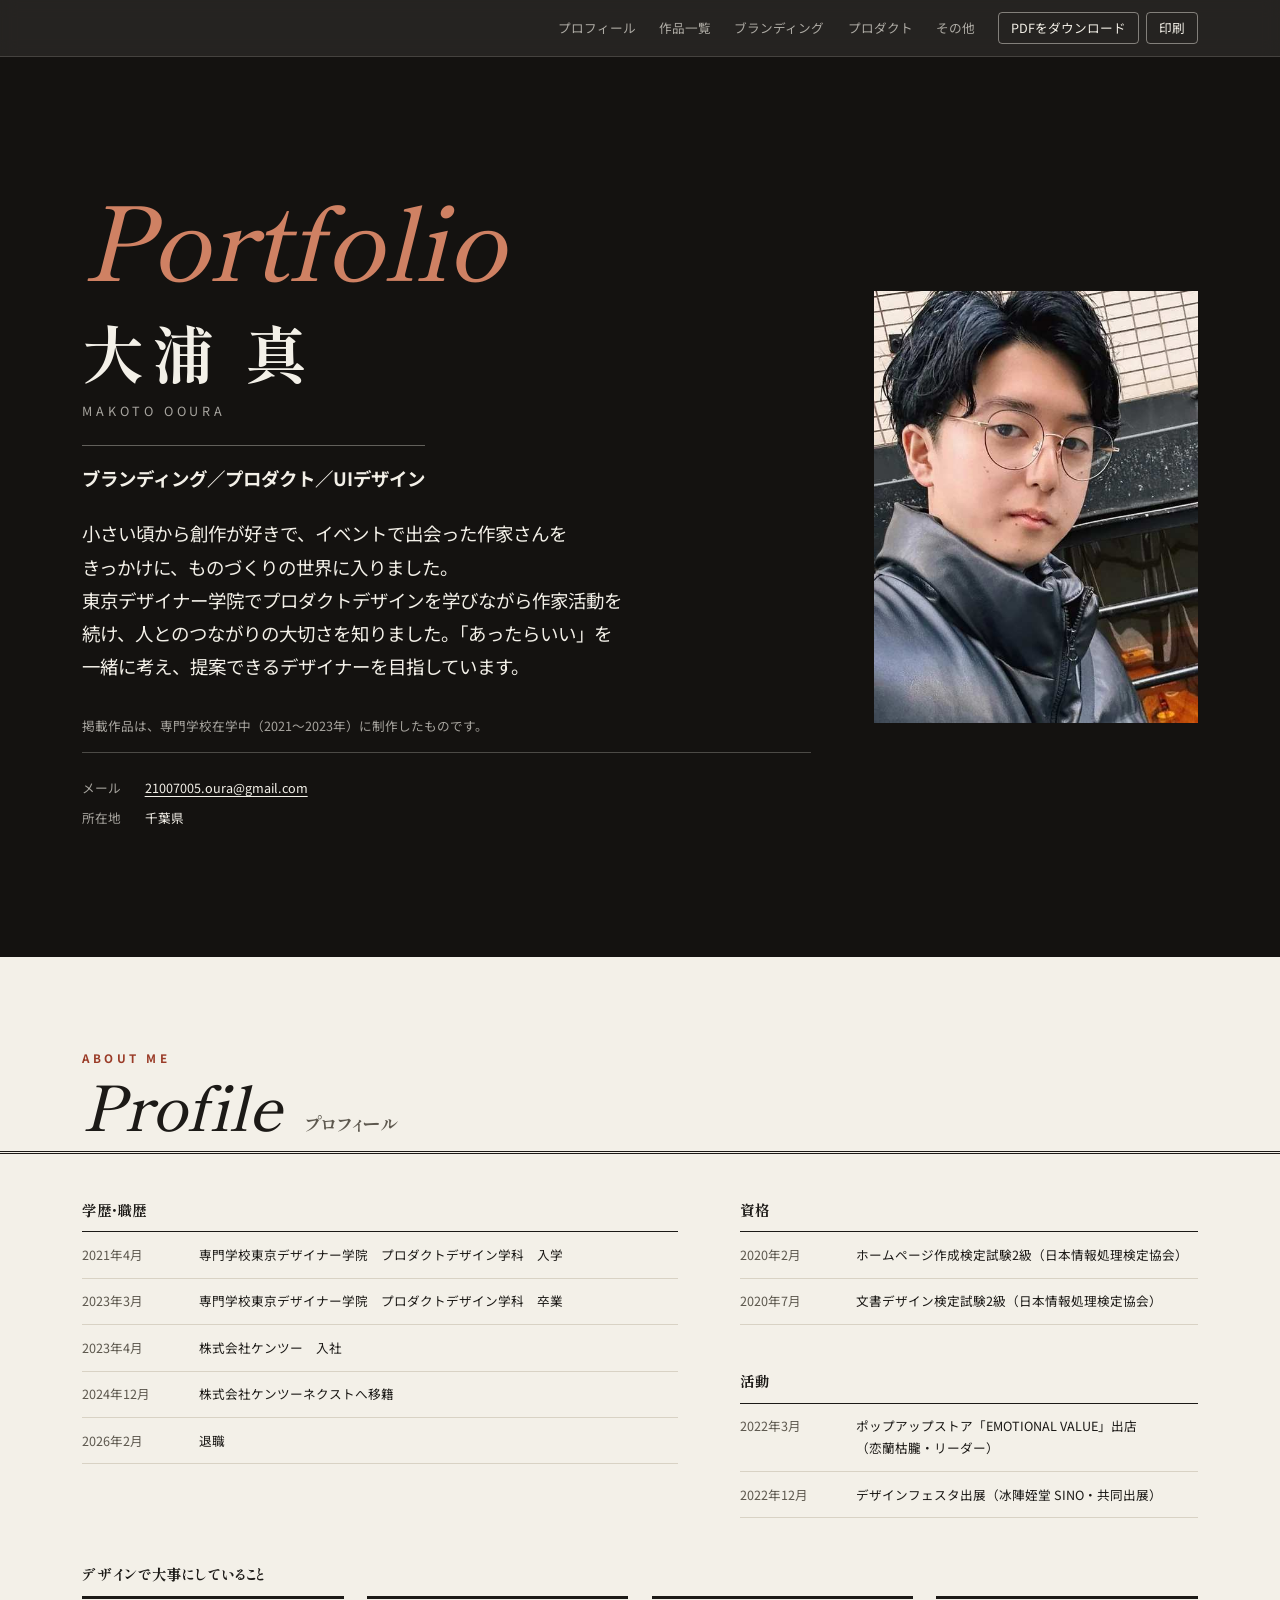
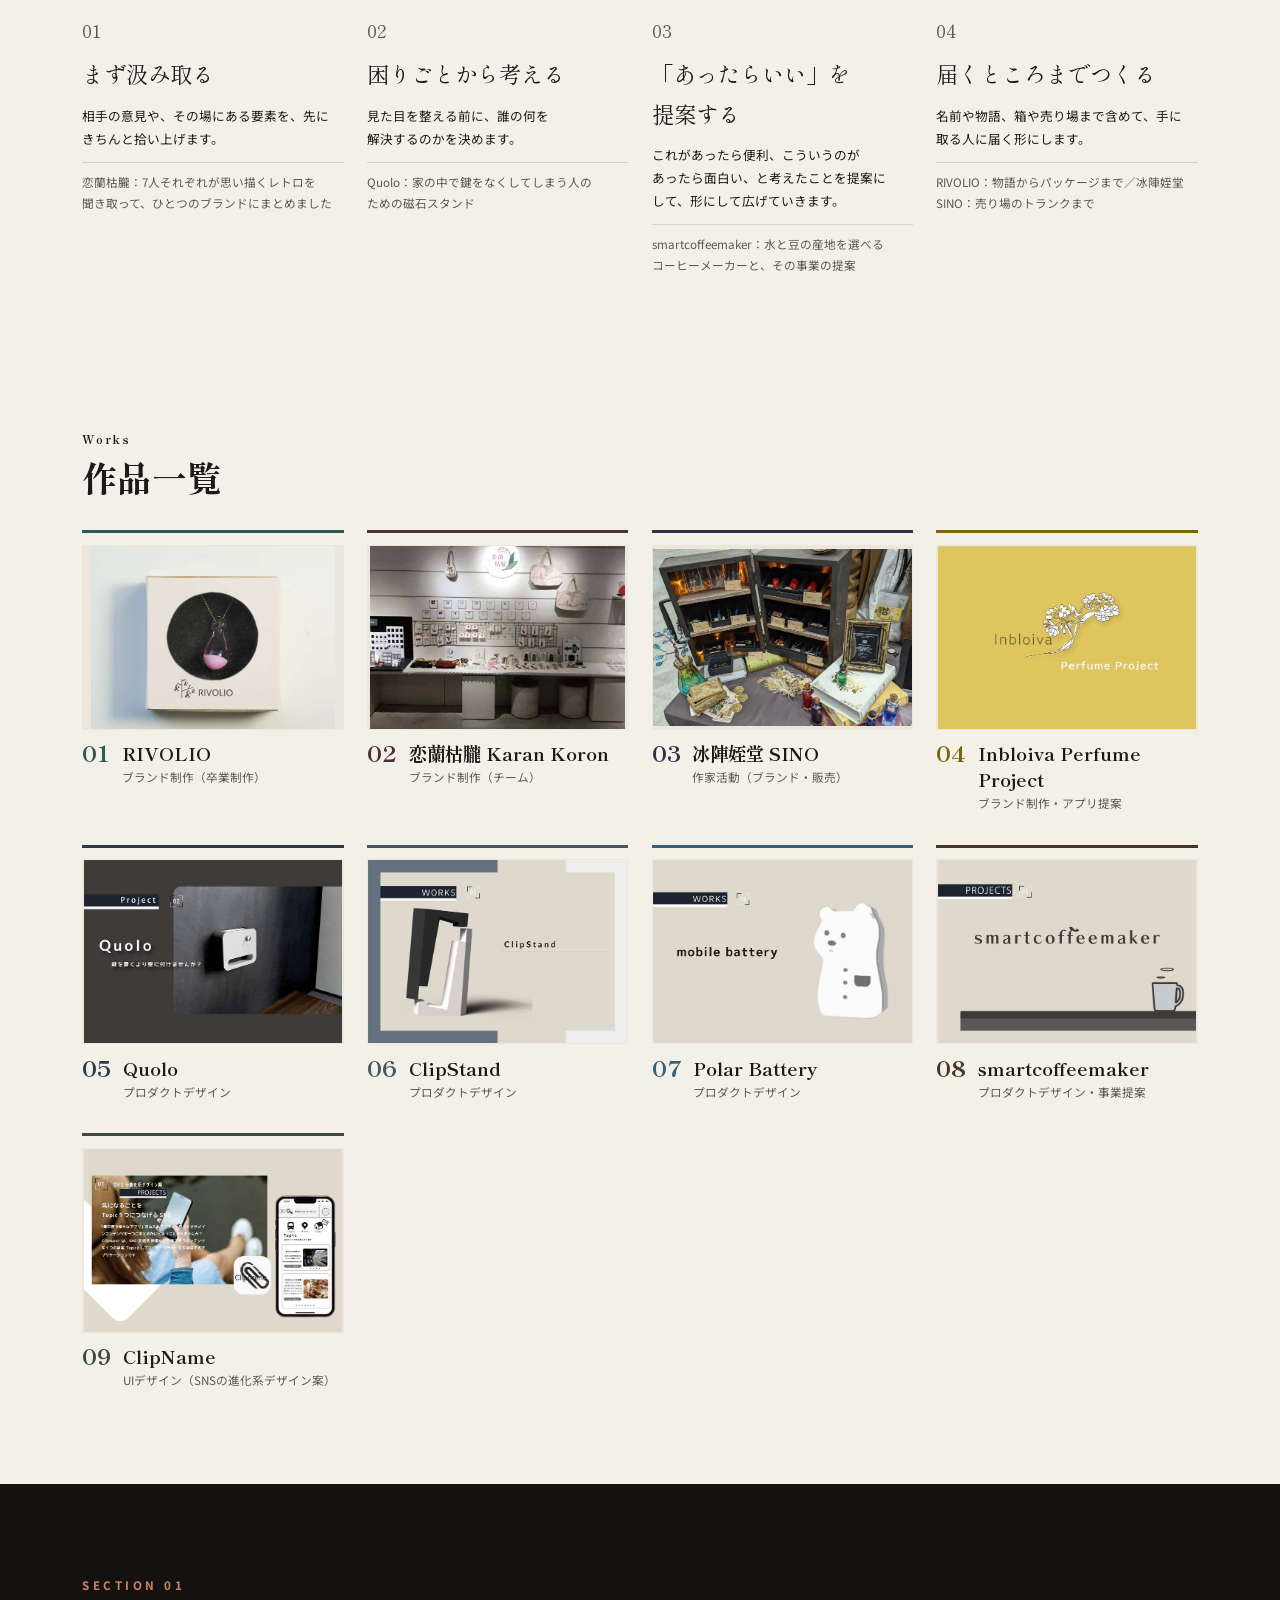
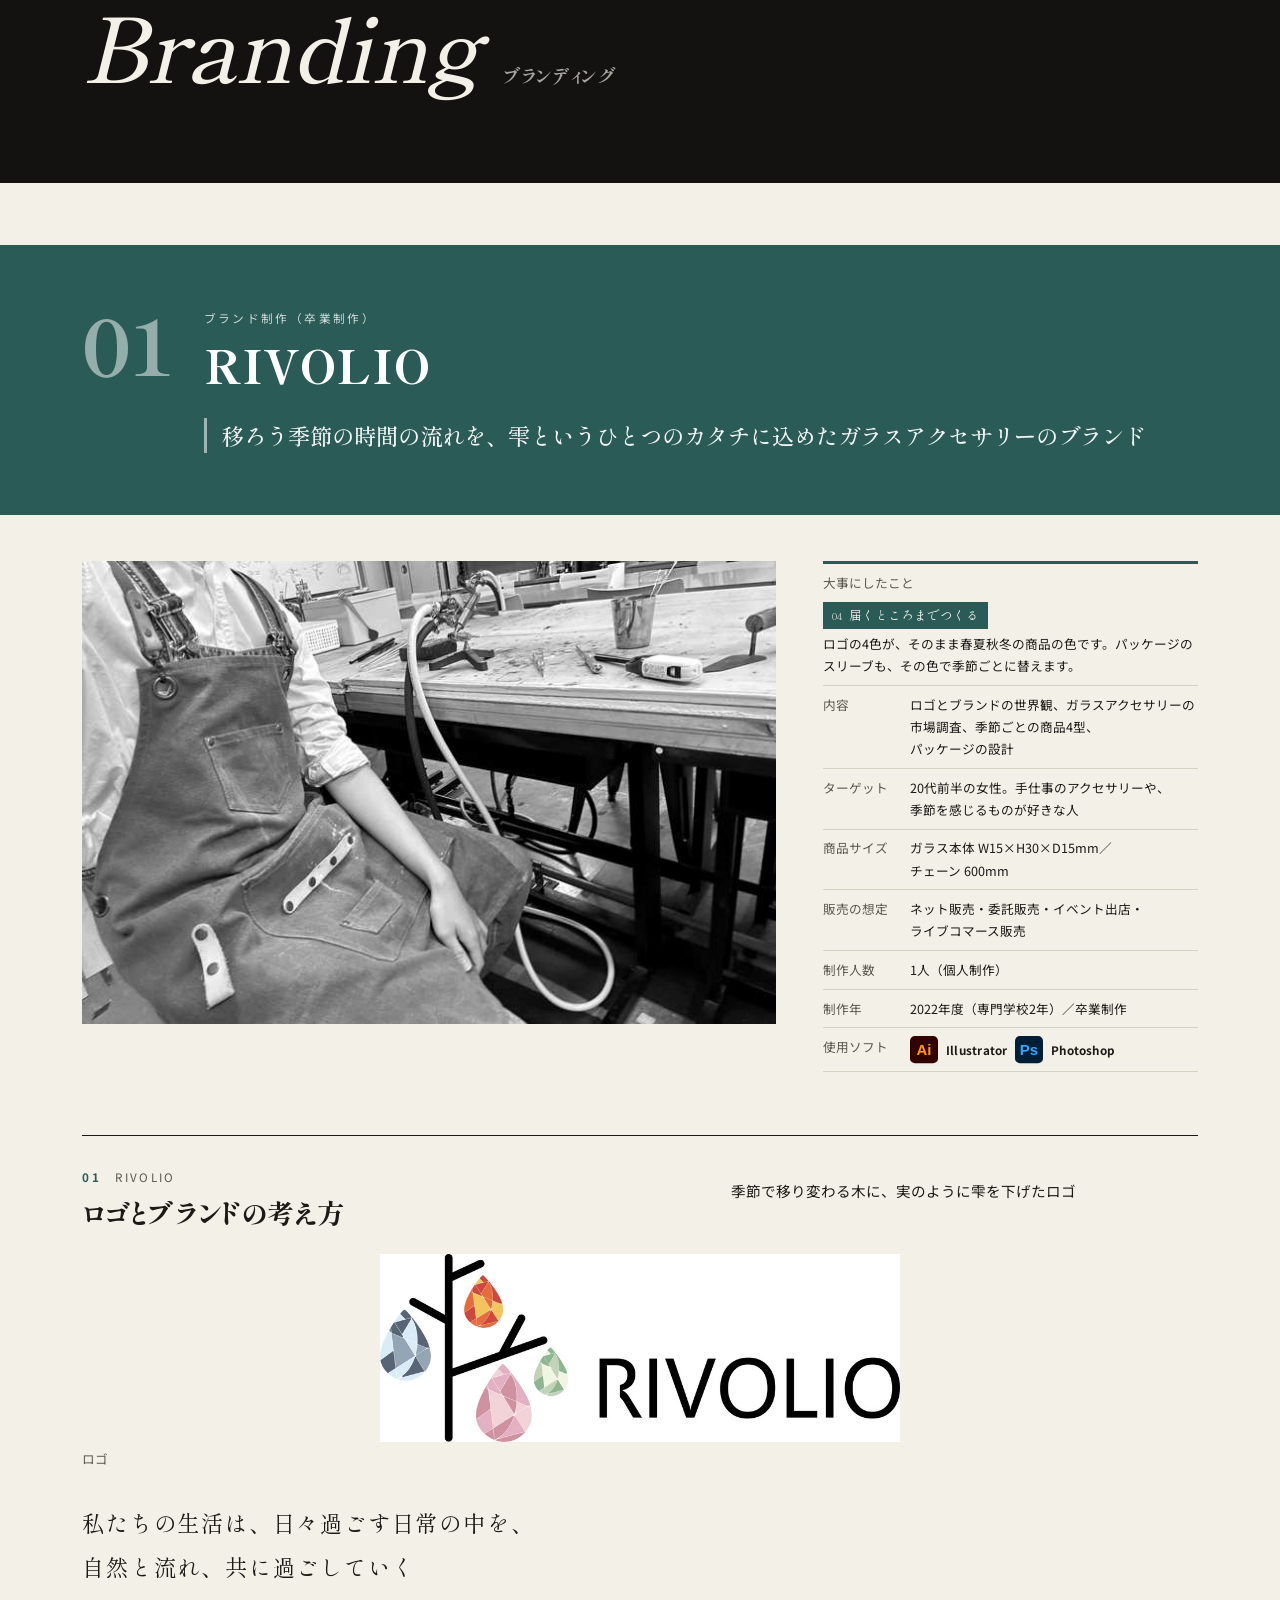
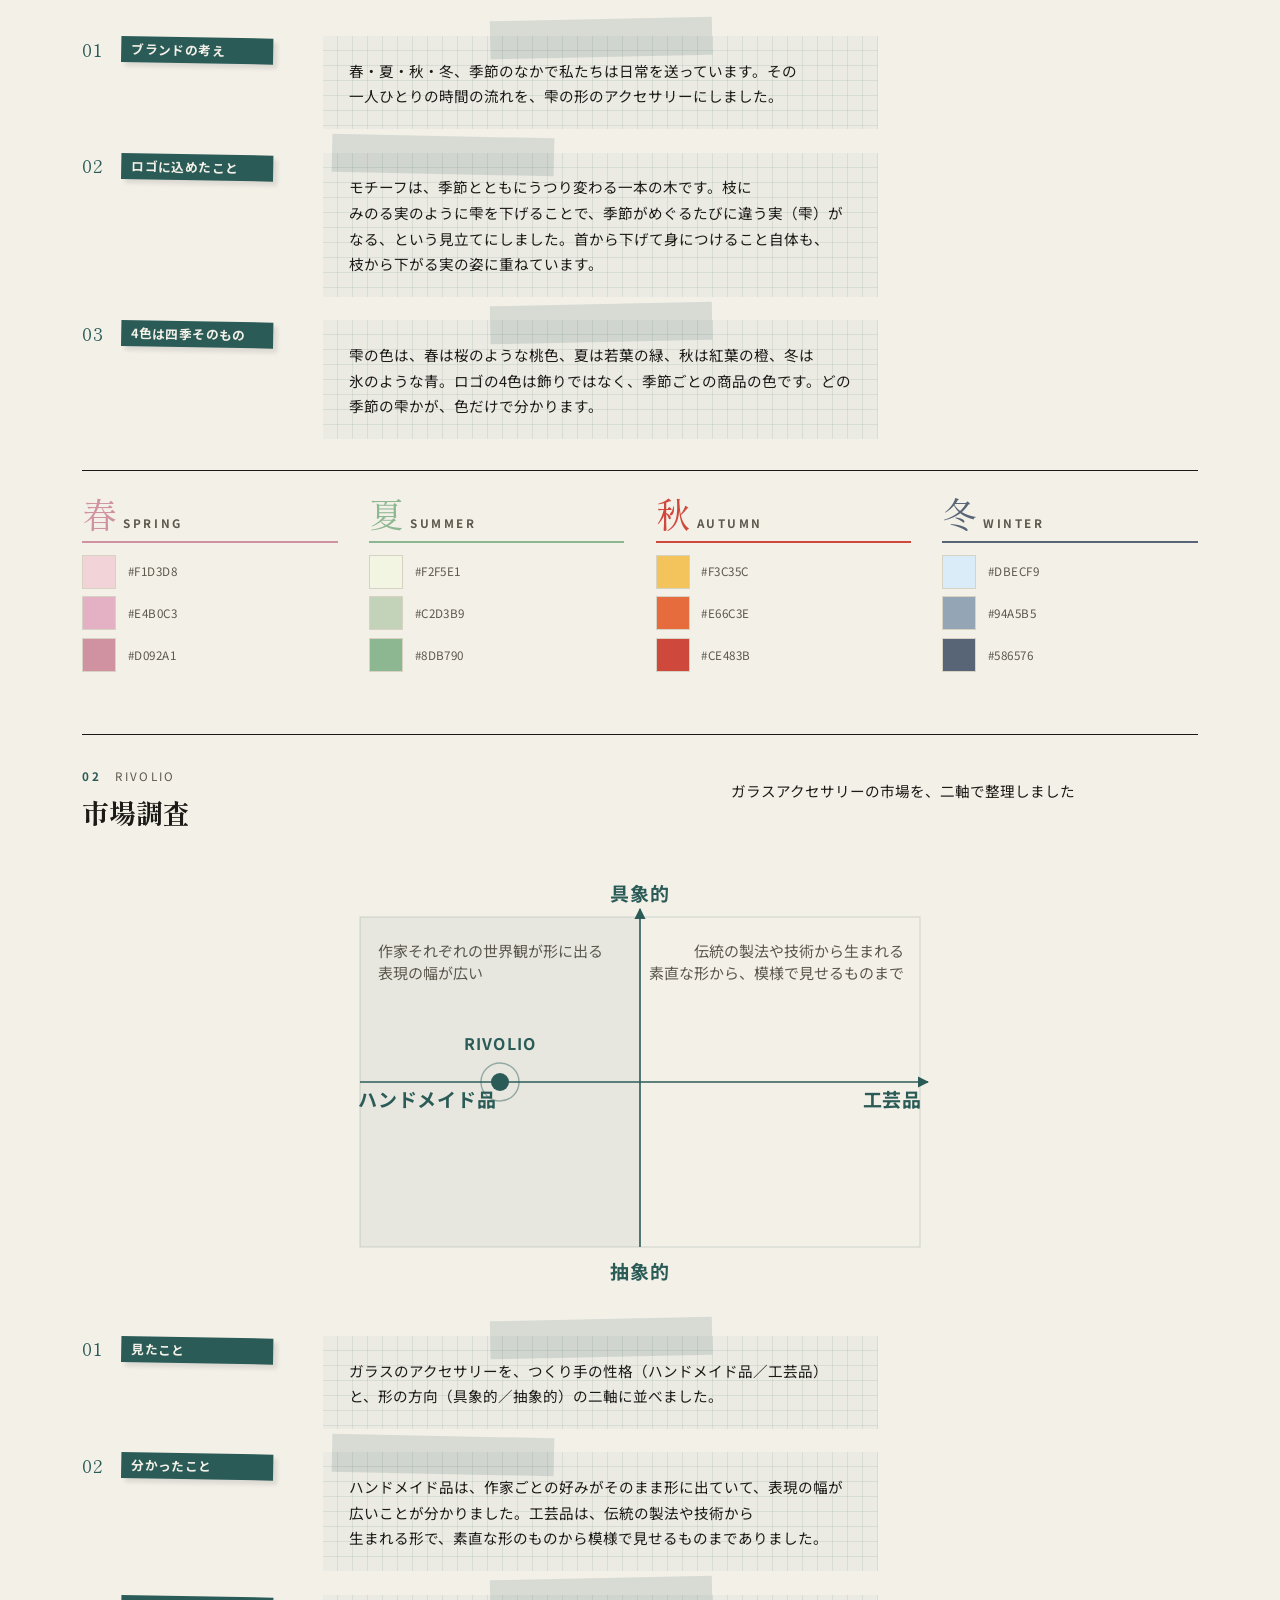
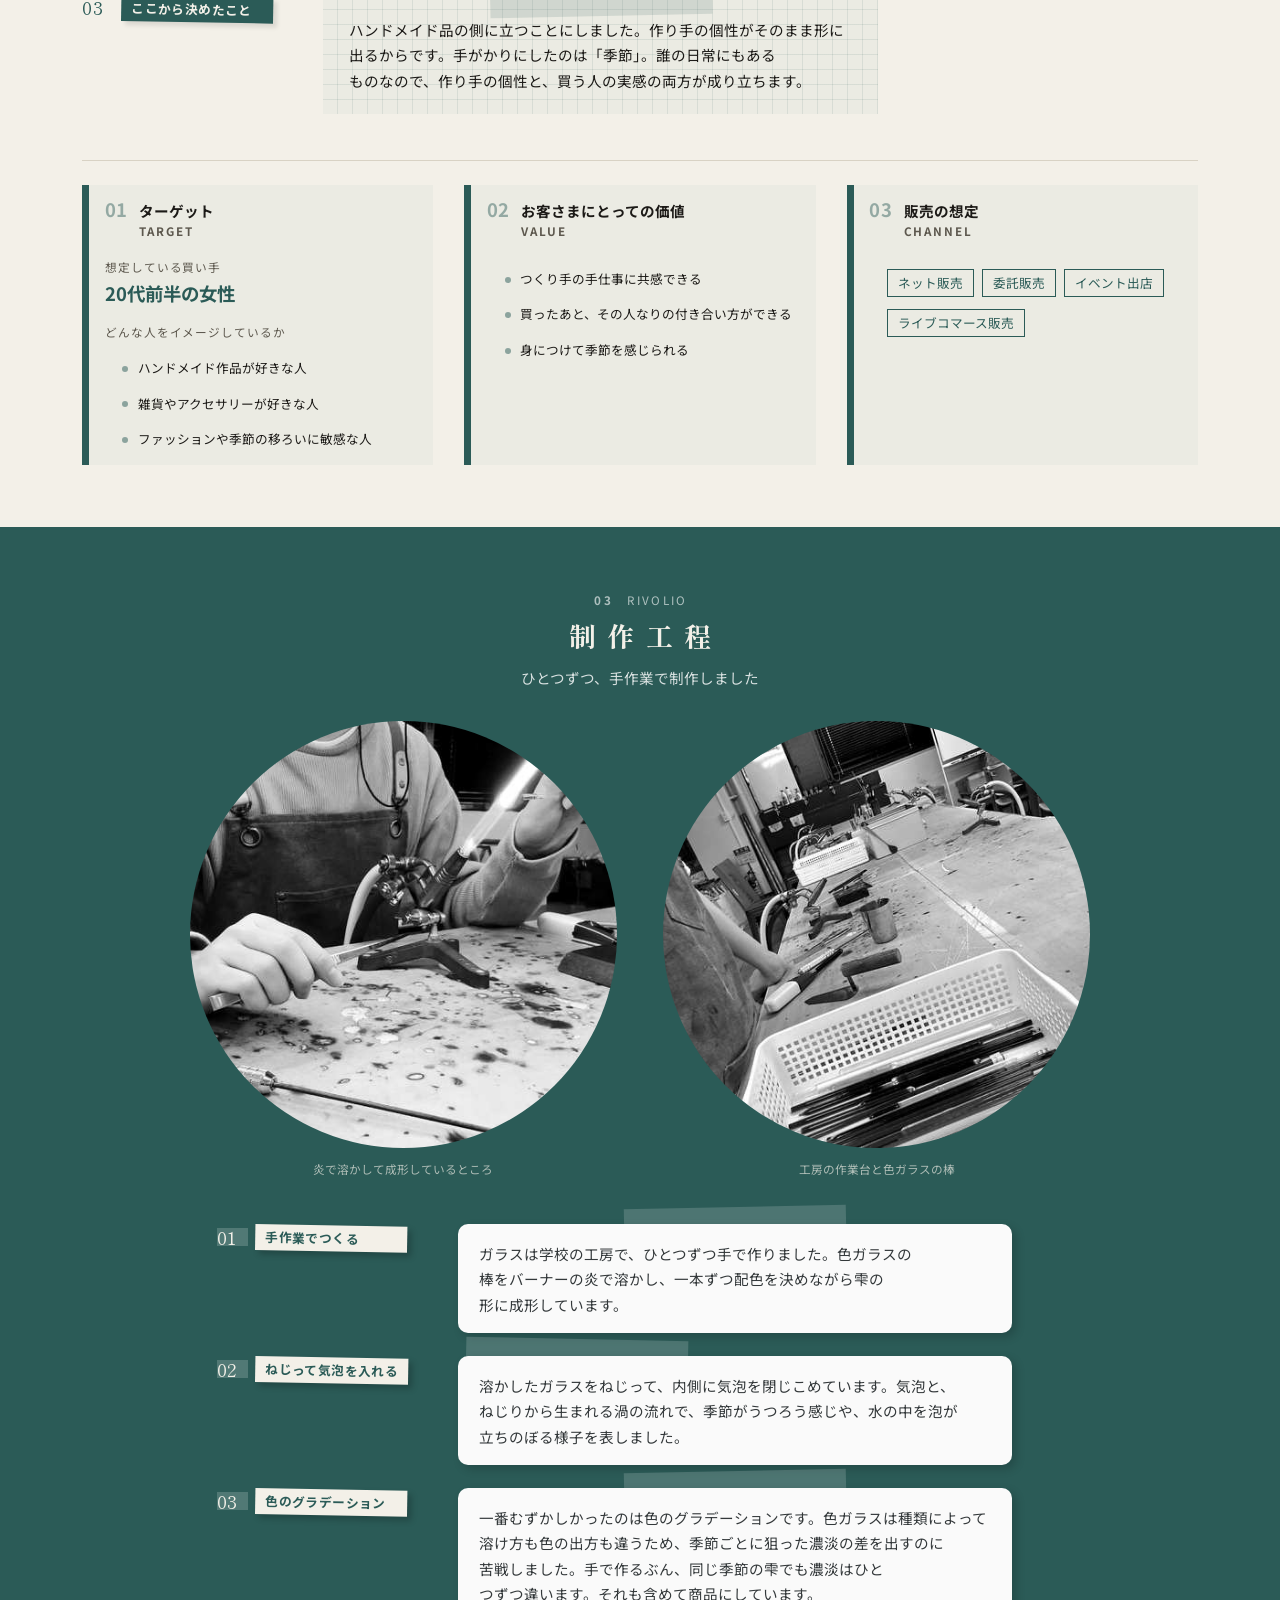
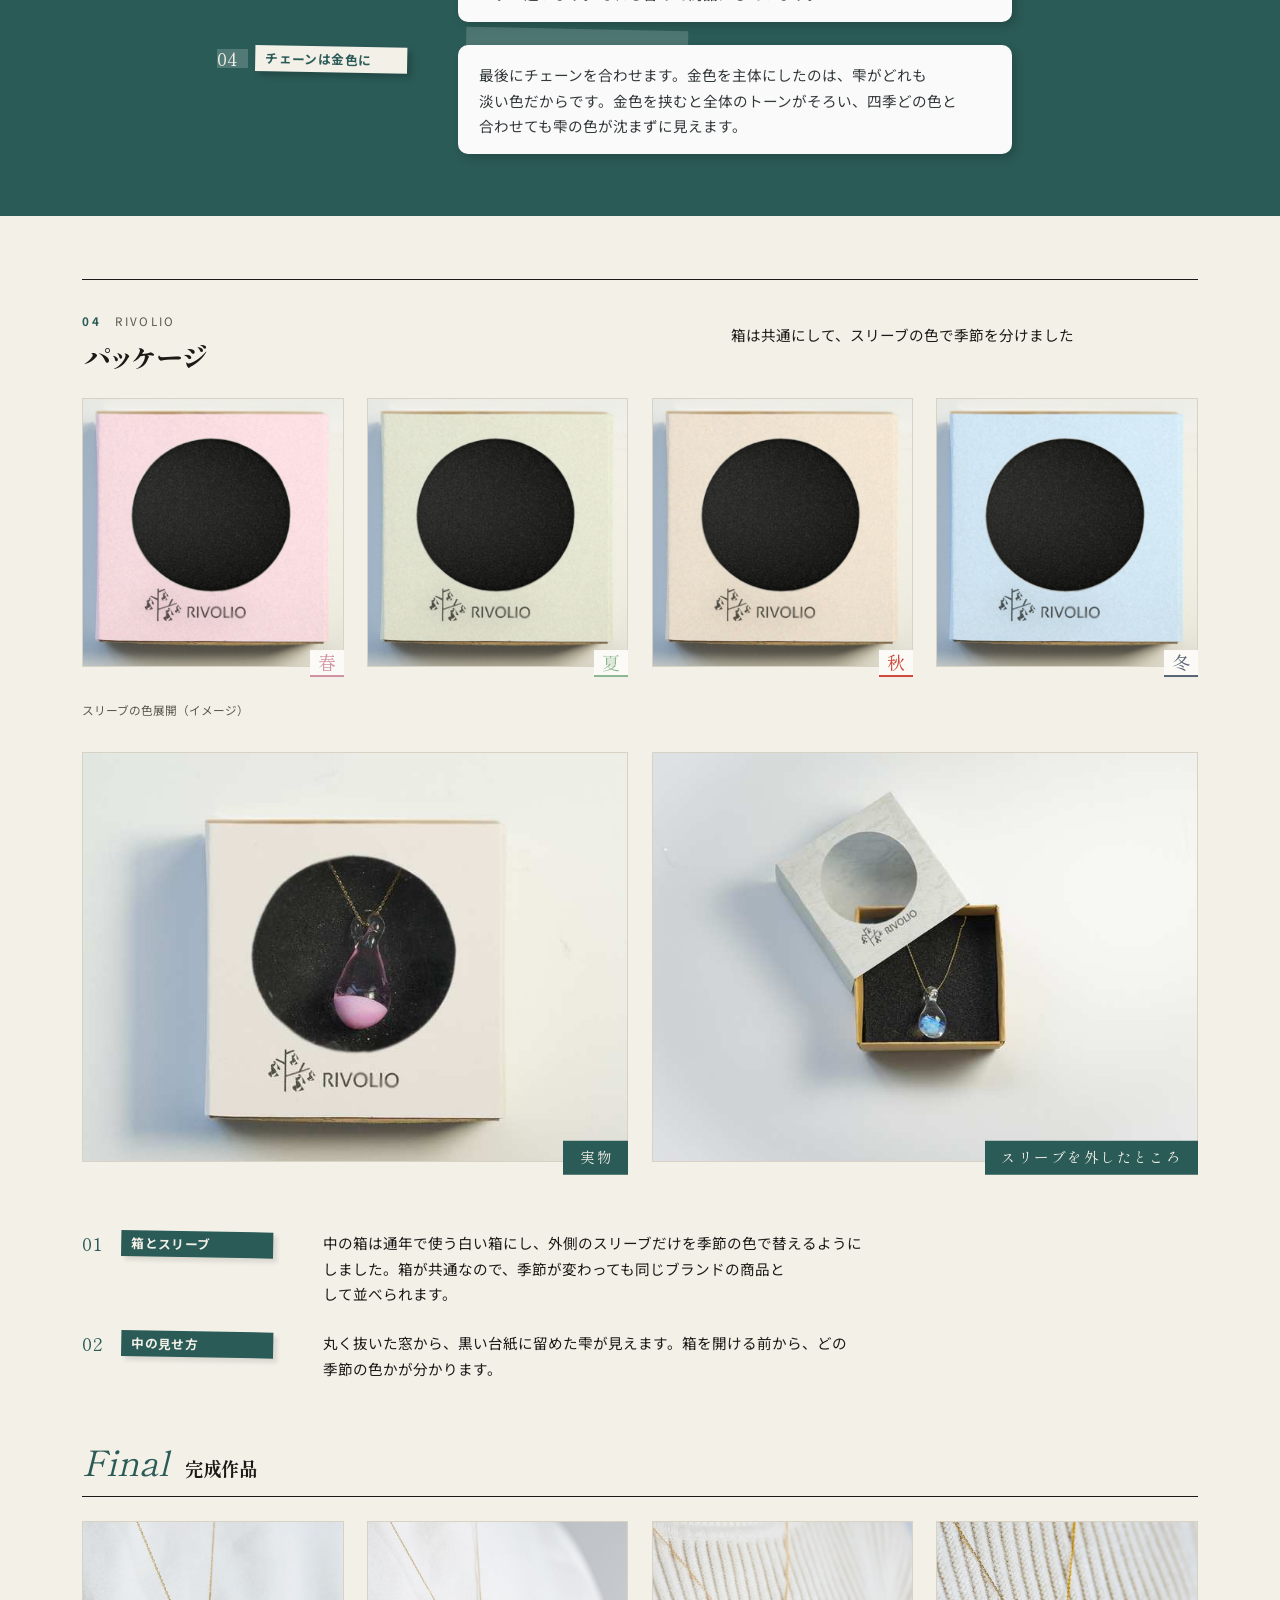
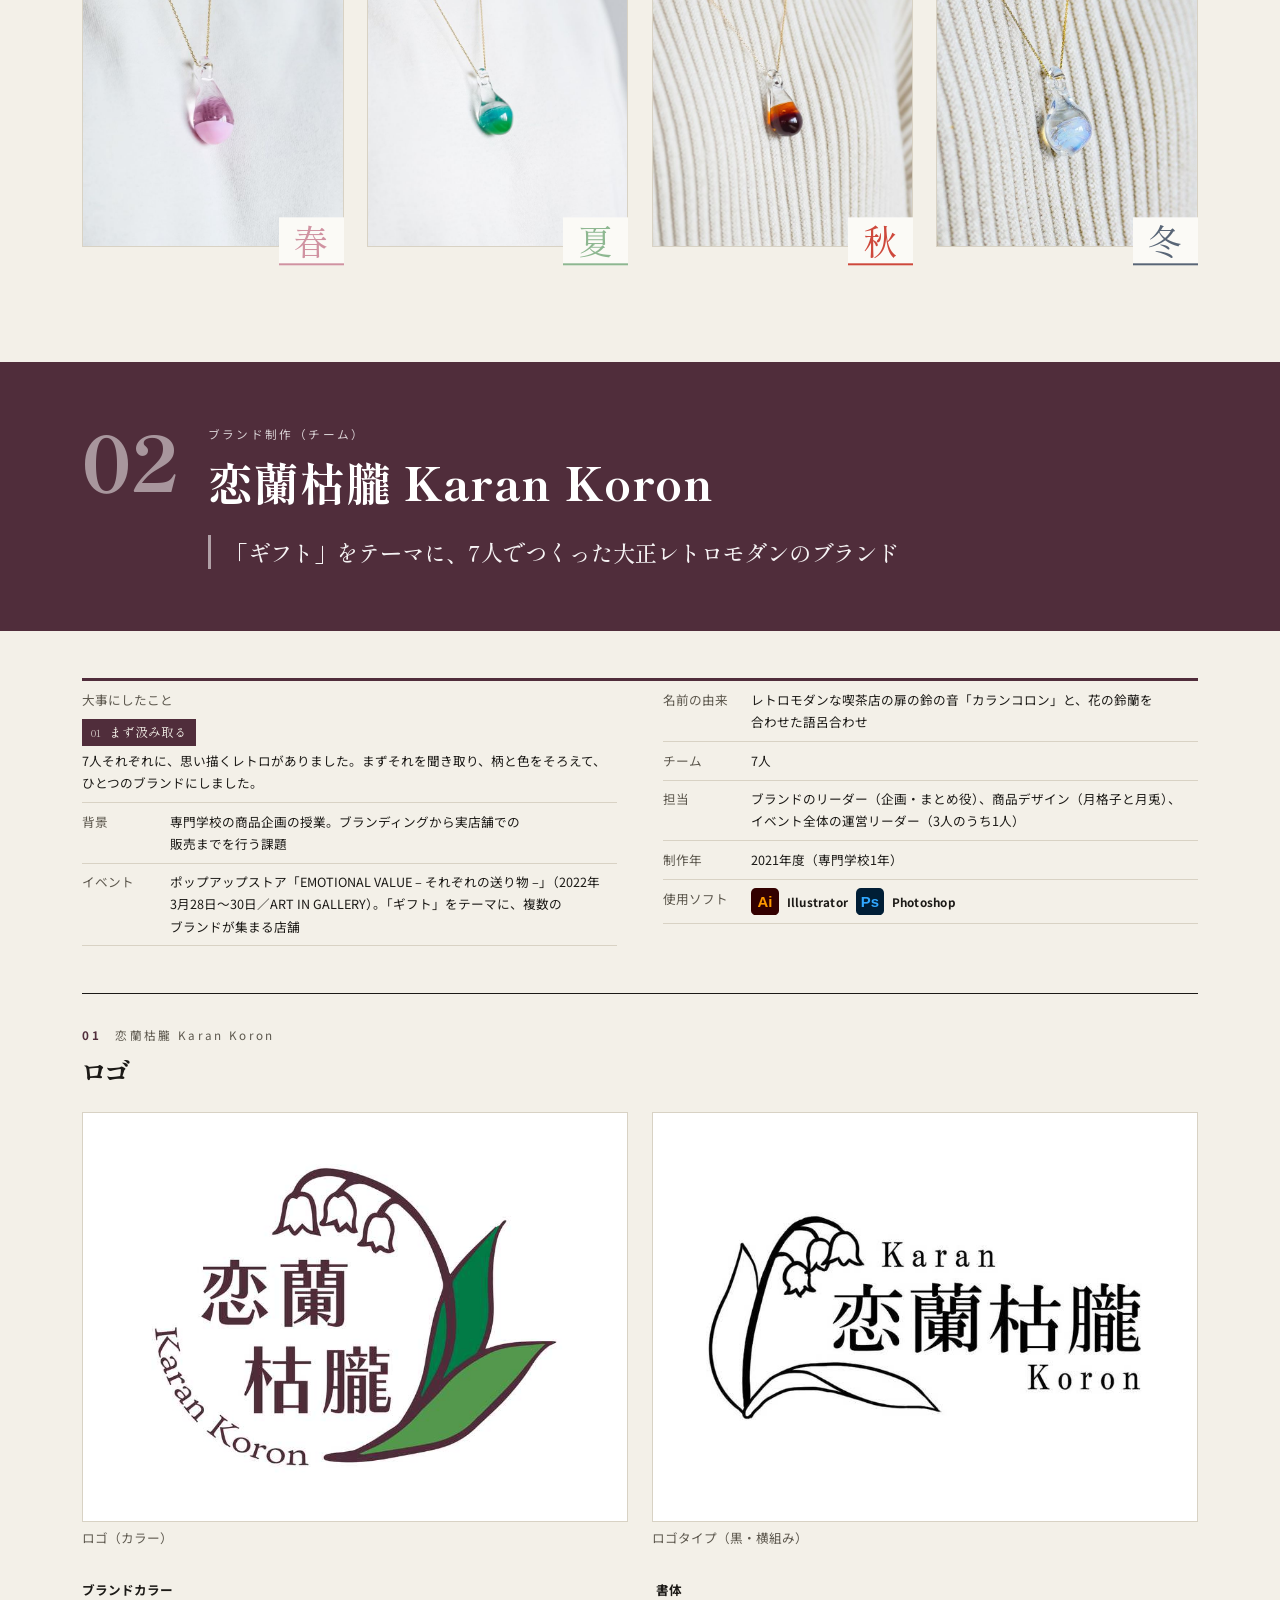
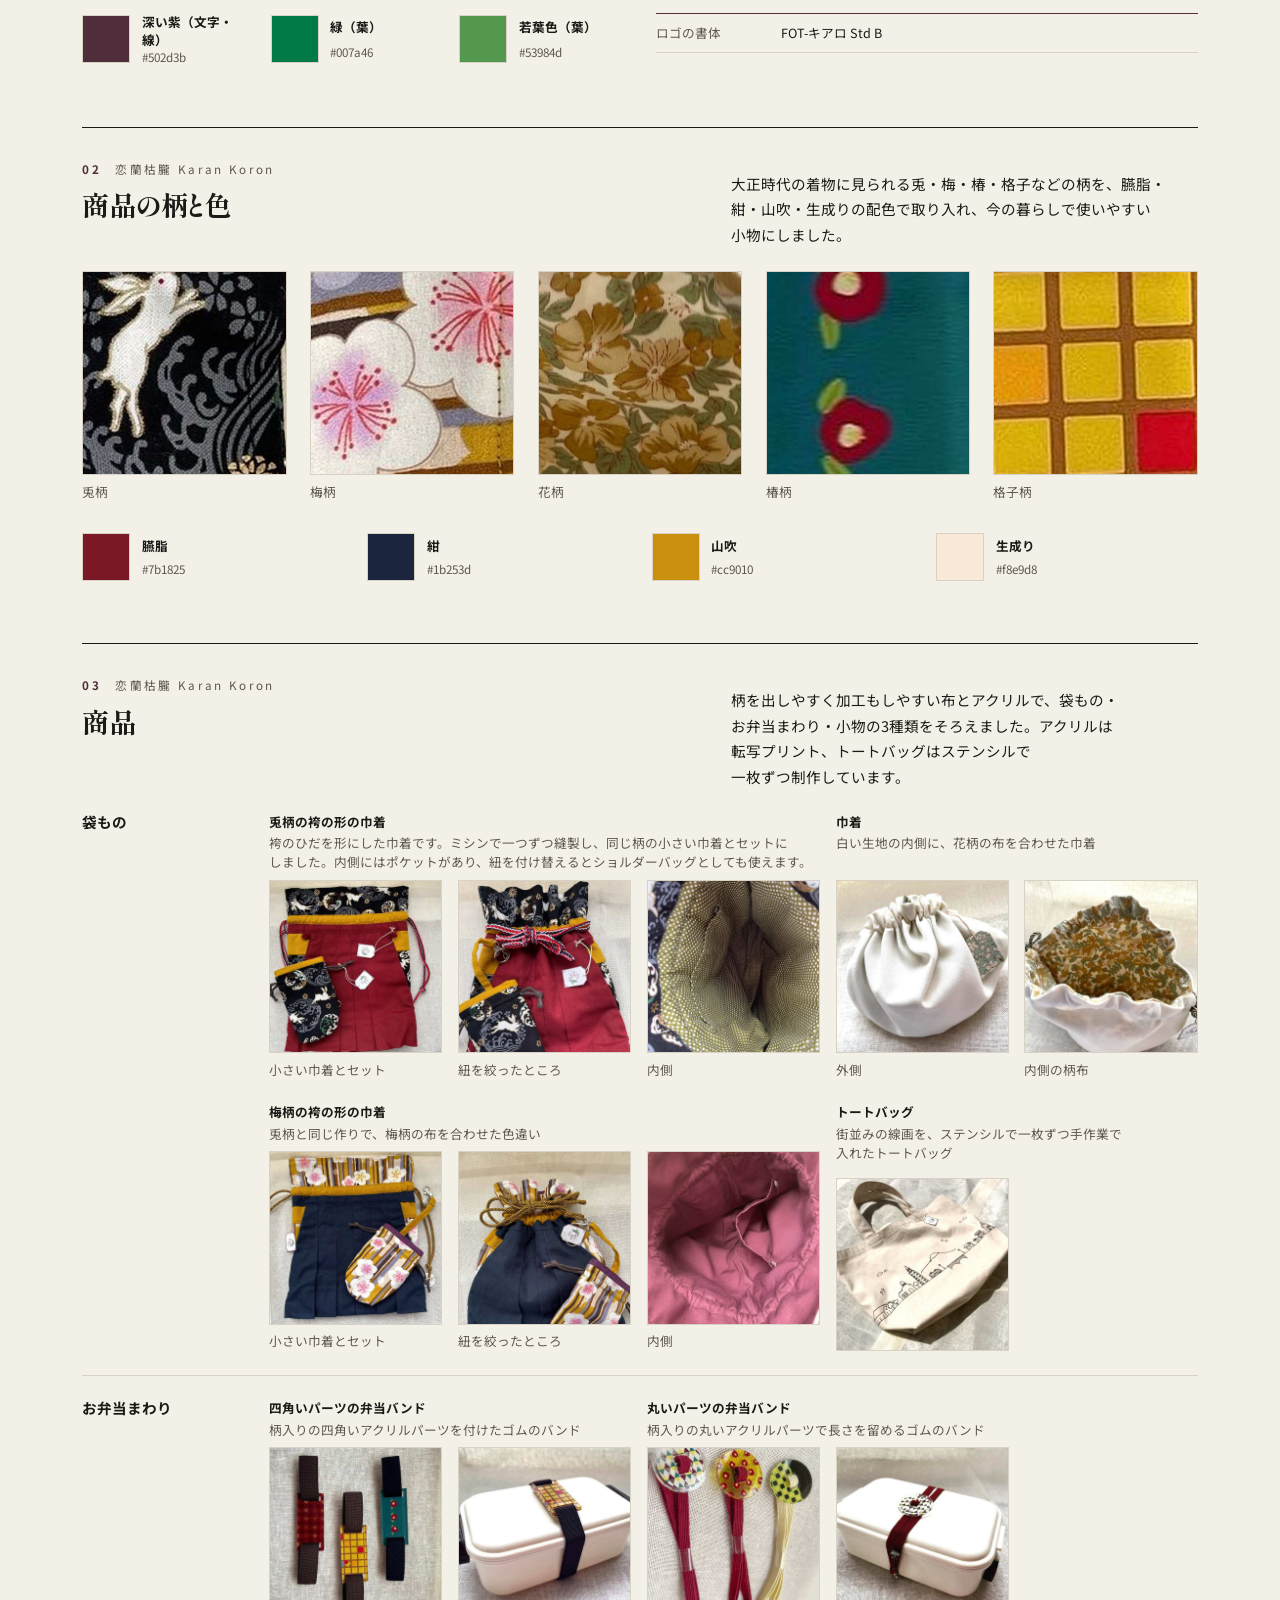
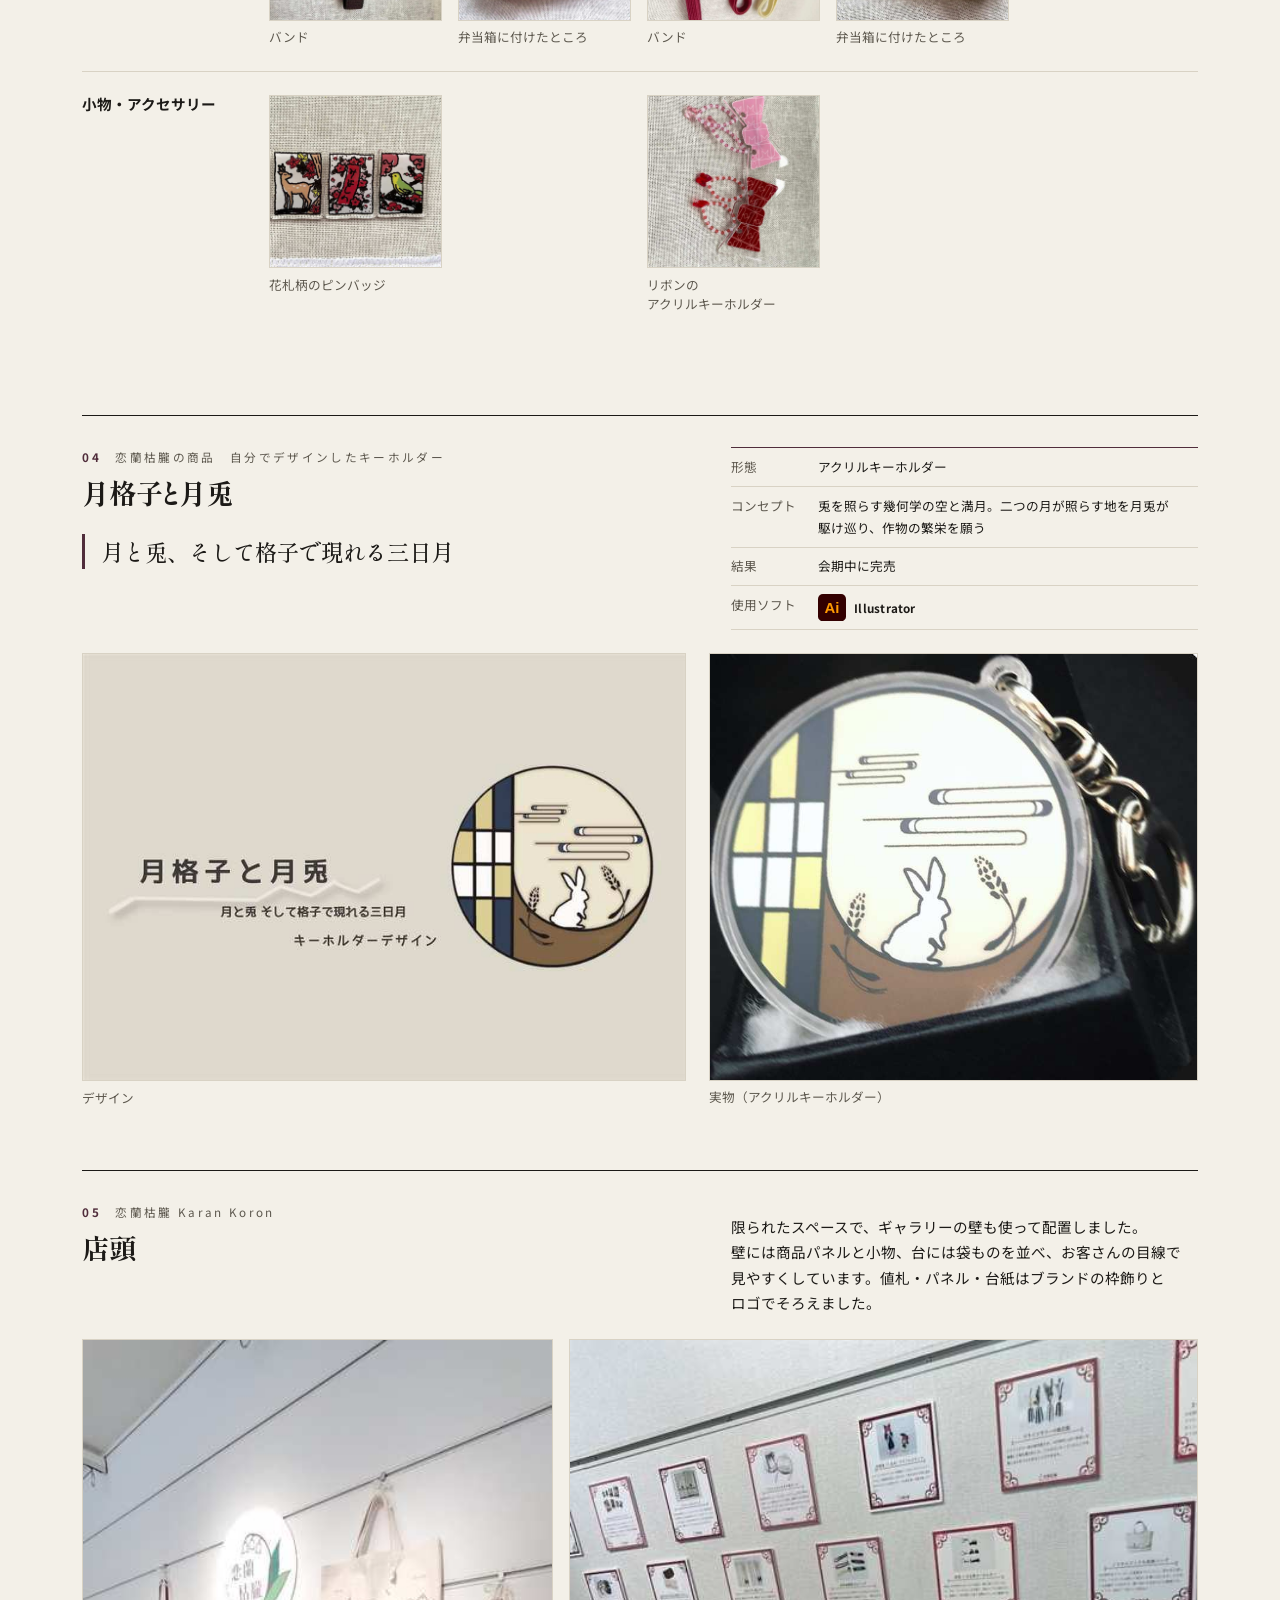
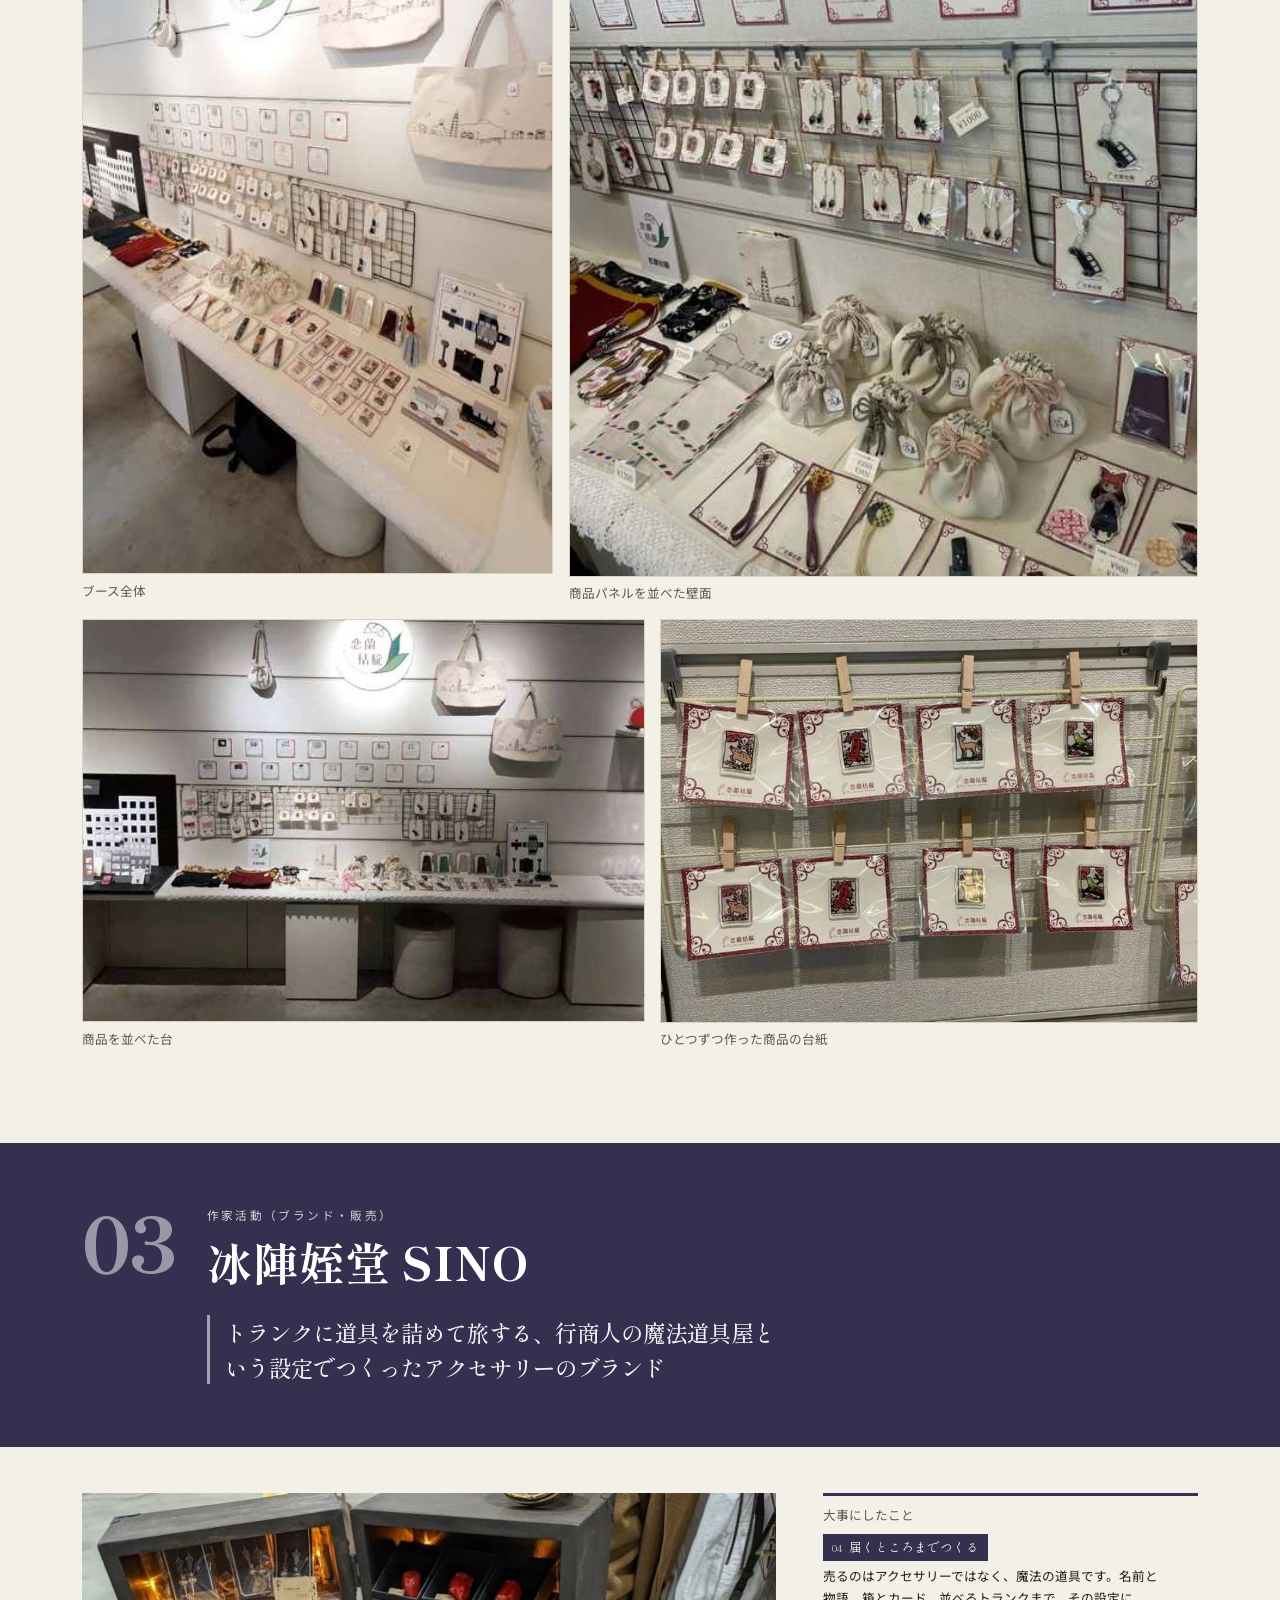
==== commit a6a3c6f8: "自己紹介の締めを「あったらいい」を提案する姿に変える" ====
--- a/index-print.html
+++ b/index-print.html
@@ -37,7 +37,7 @@
       <h1 class="name" id="name">大浦 真</h1>
       <p class="name-en">Makoto Ooura</p>
       <p class="role">ブランディング／プロダクト／UIデザイン</p>
-      <p class="cover-intro">小さい頃から創作が好きで、イベントで出会った作家さんをきっかけに、ものづくりの世界に入りました。東京デザイナー学院でプロダクトデザインを学びながら作家活動を続け、人とのつながりの大切さを知りました。相手の思いを汲み取って形にできるデザイナーを目指しています。</p>
+      <p class="cover-intro">小さい頃から創作が好きで、イベントで出会った作家さんをきっかけに、ものづくりの世界に入りました。東京デザイナー学院でプロダクトデザインを学びながら作家活動を続け、人とのつながりの大切さを知りました。「あったらいい」を一緒に考え、提案できるデザイナーを目指しています。</p>
       <p class="cover-note">掲載作品は、専門学校在学中（2021〜2023年）に制作したものです。</p>
       <dl class="contact">
         <dt>メール</dt>
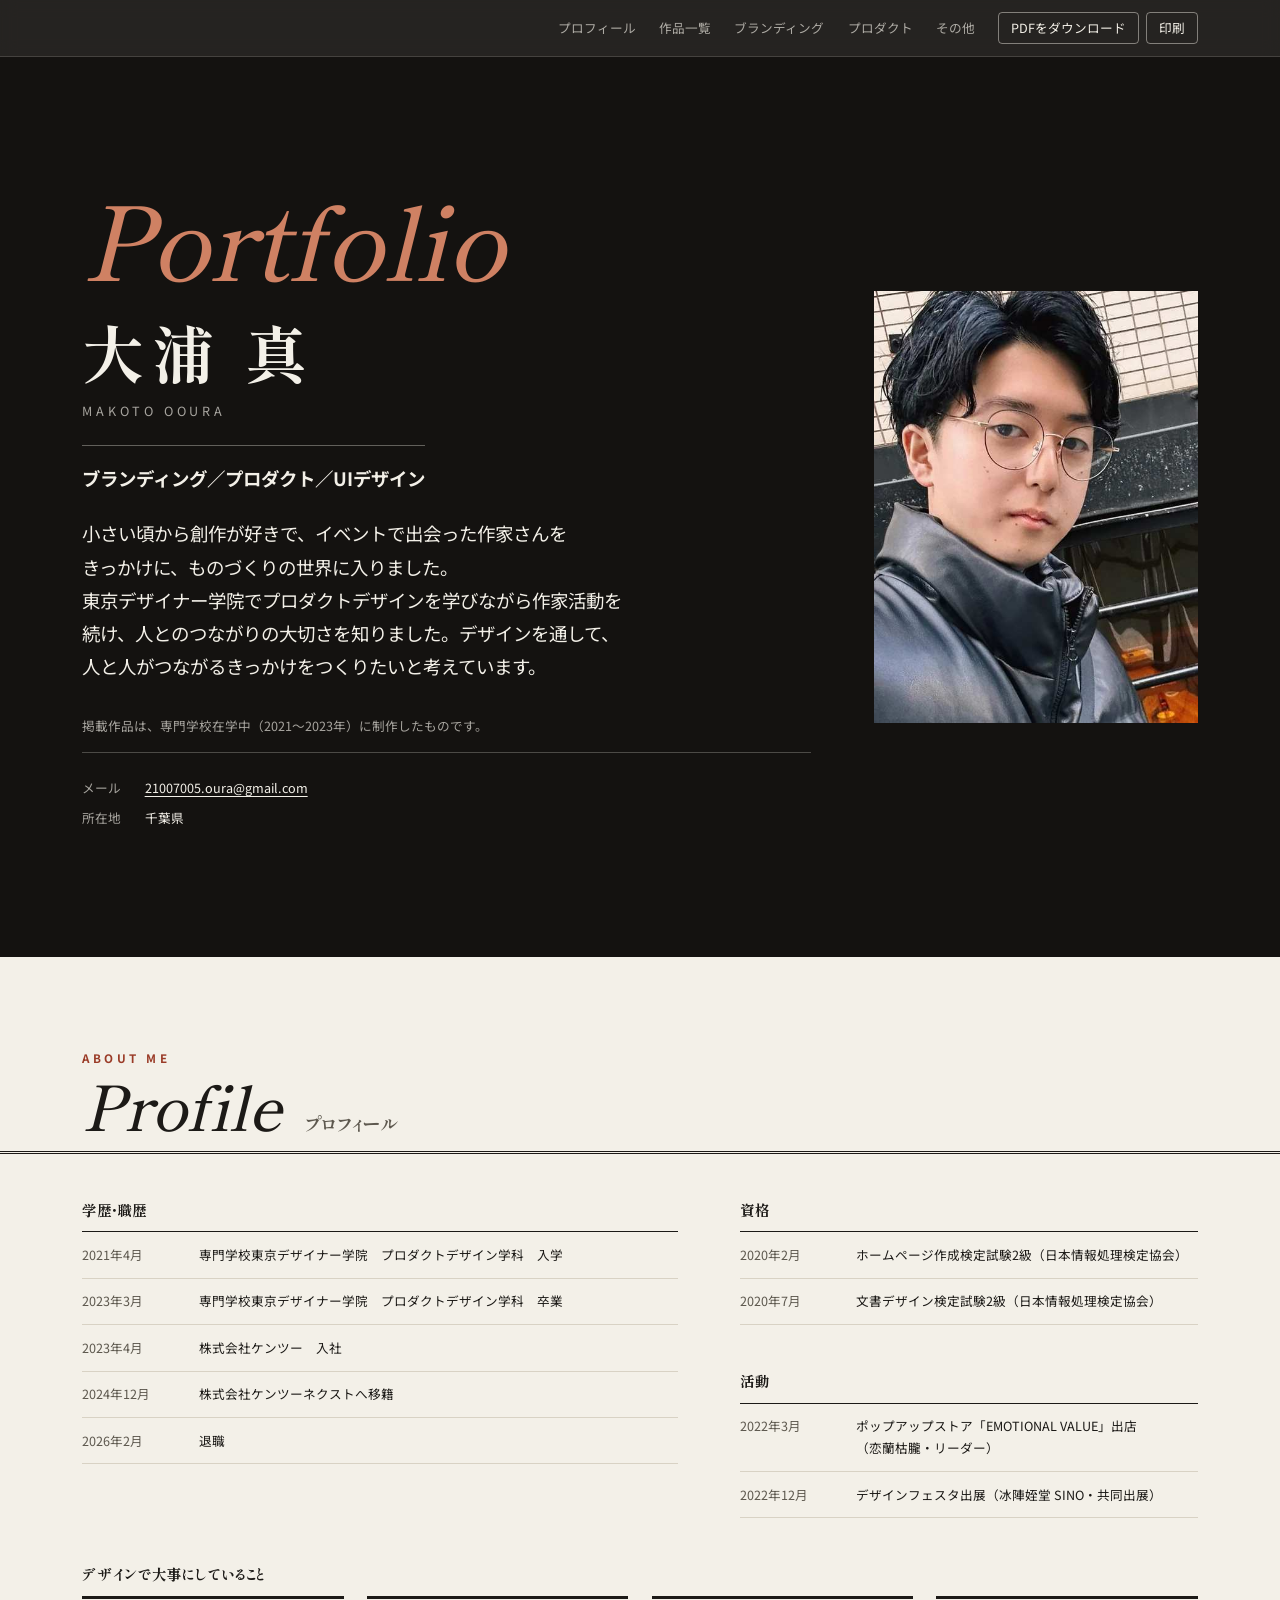
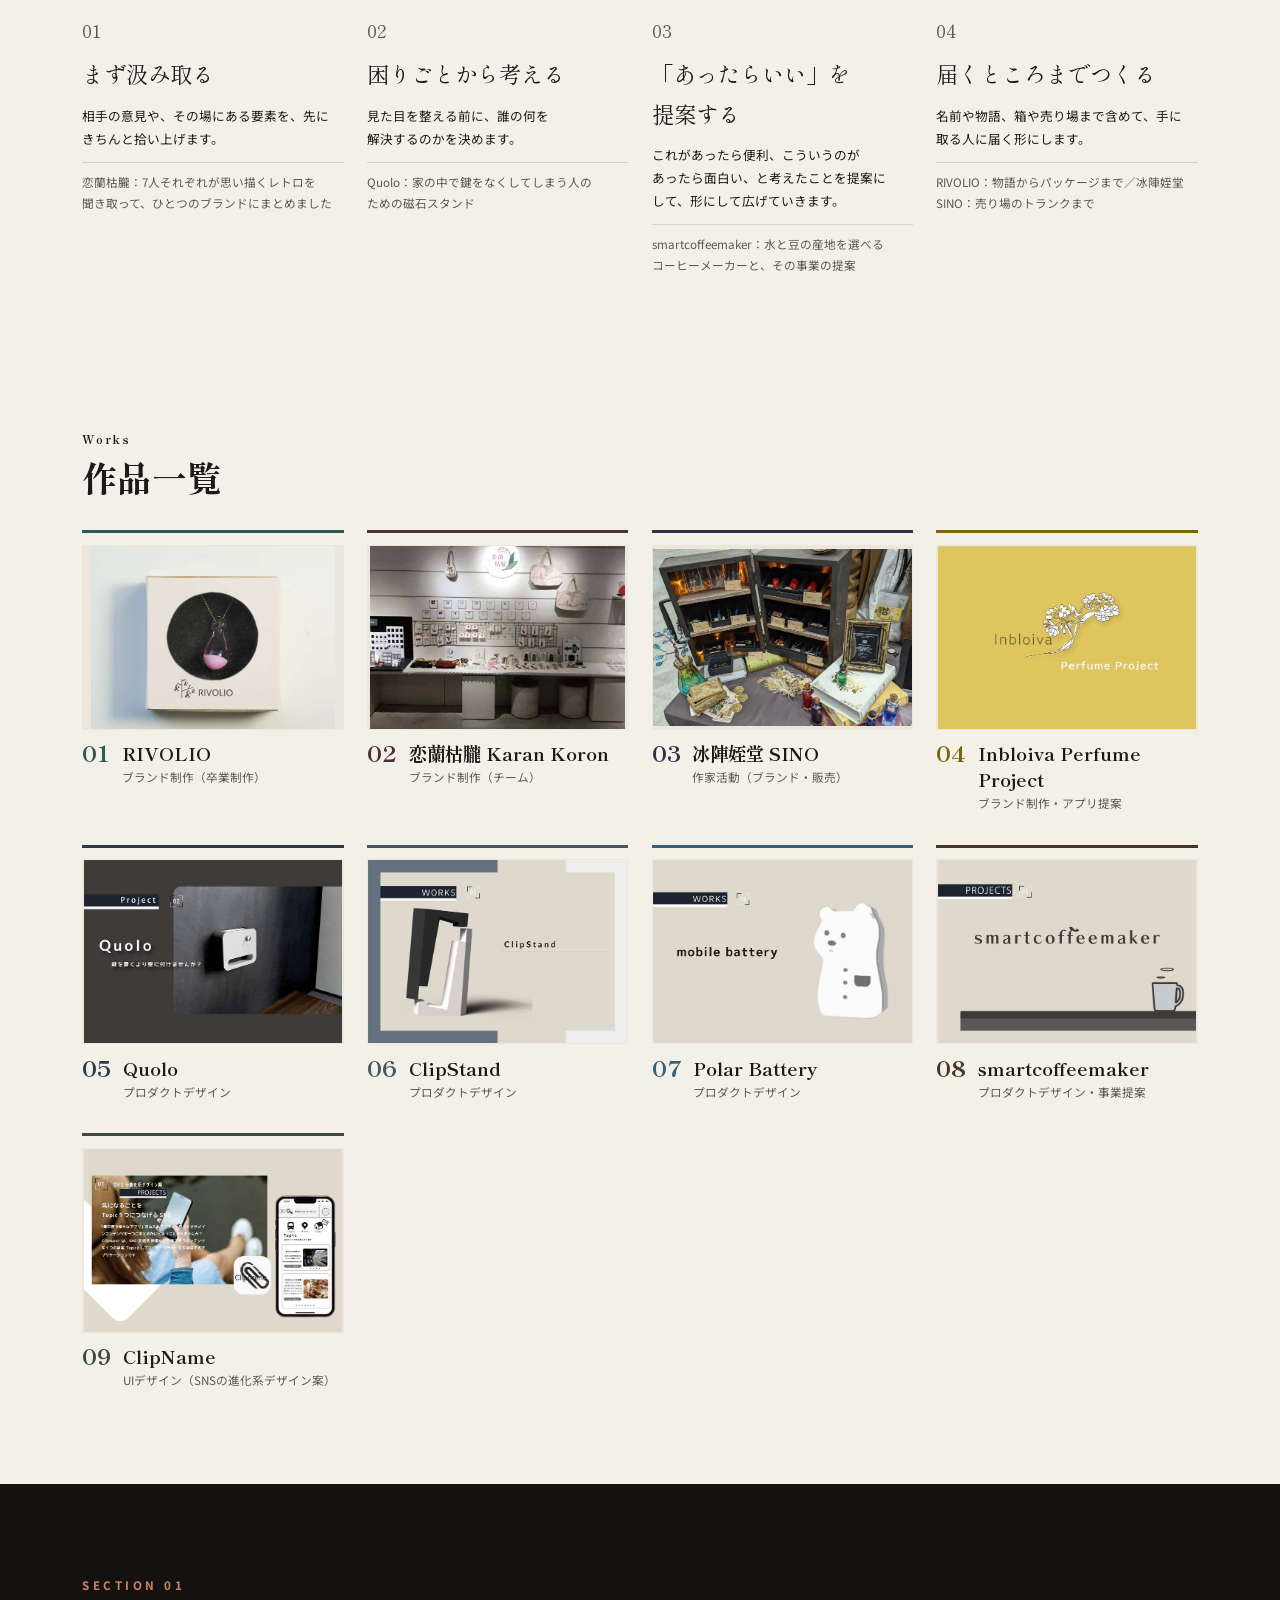
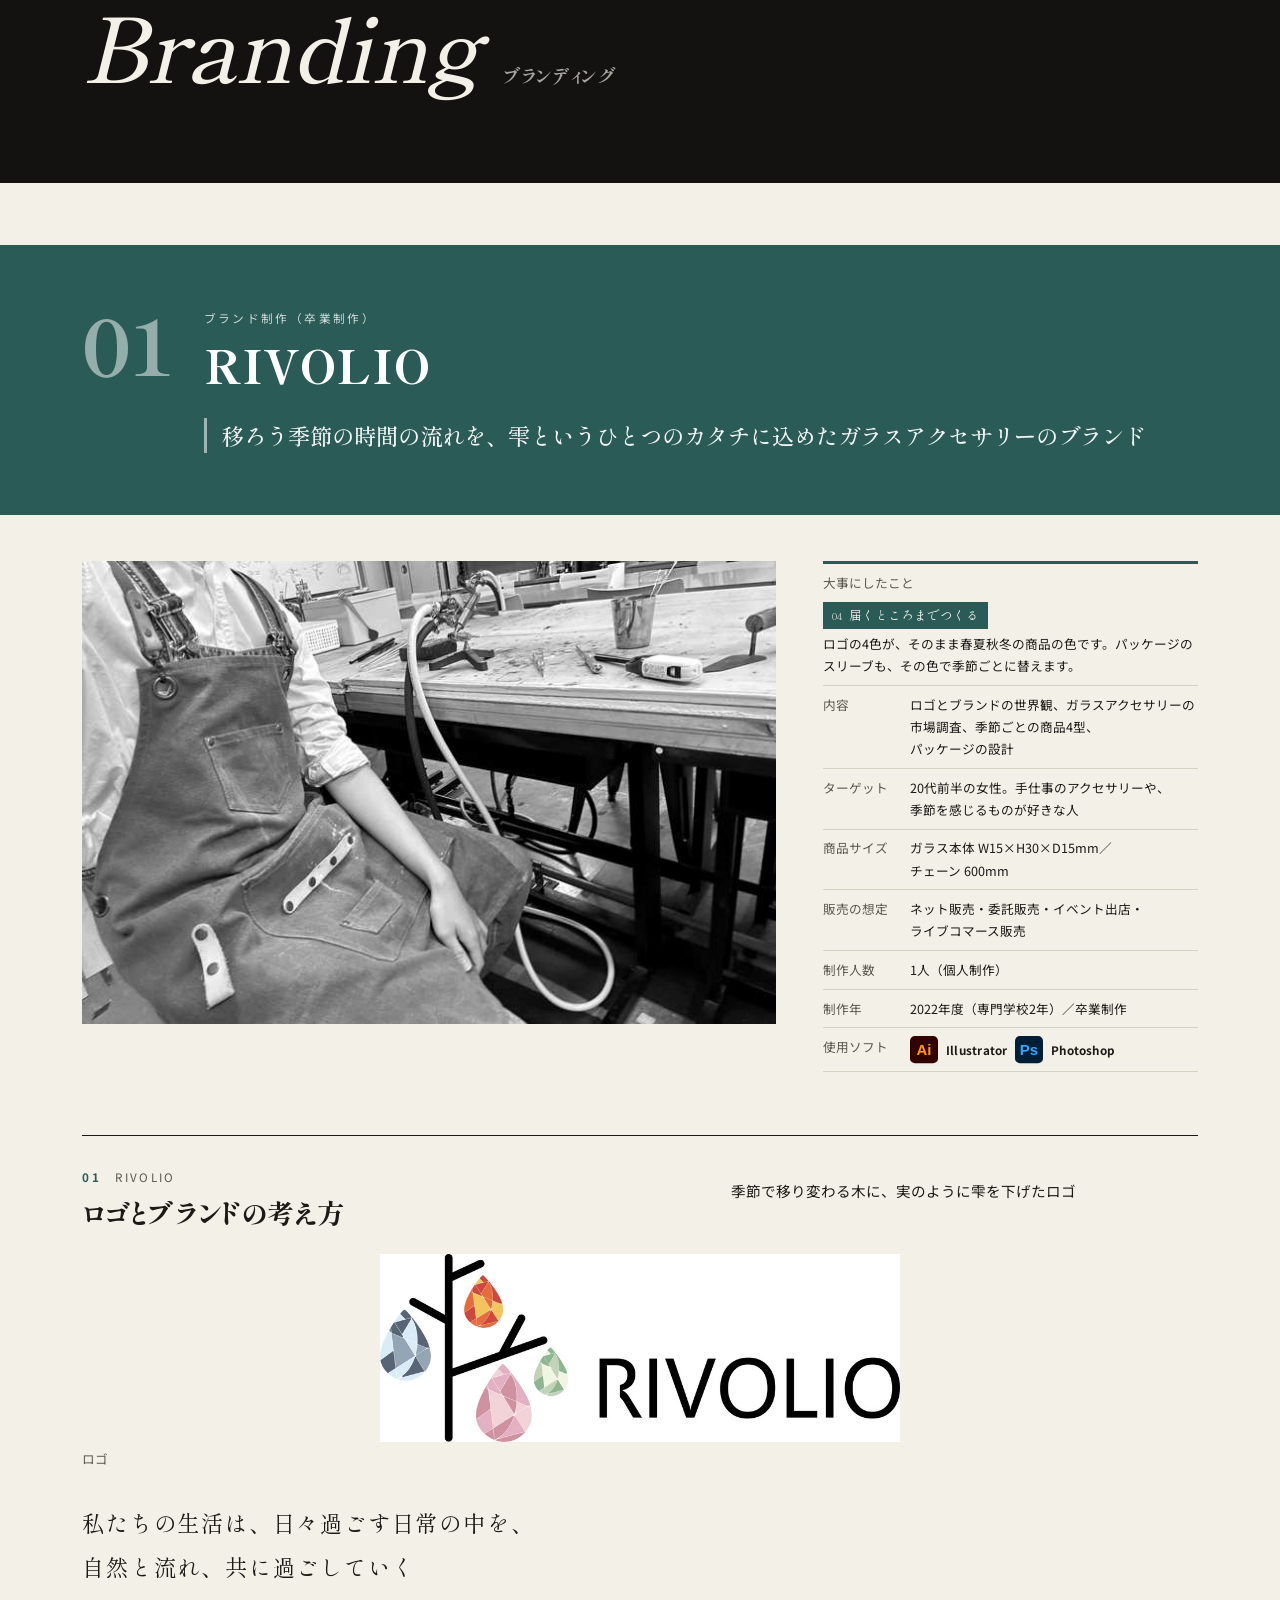
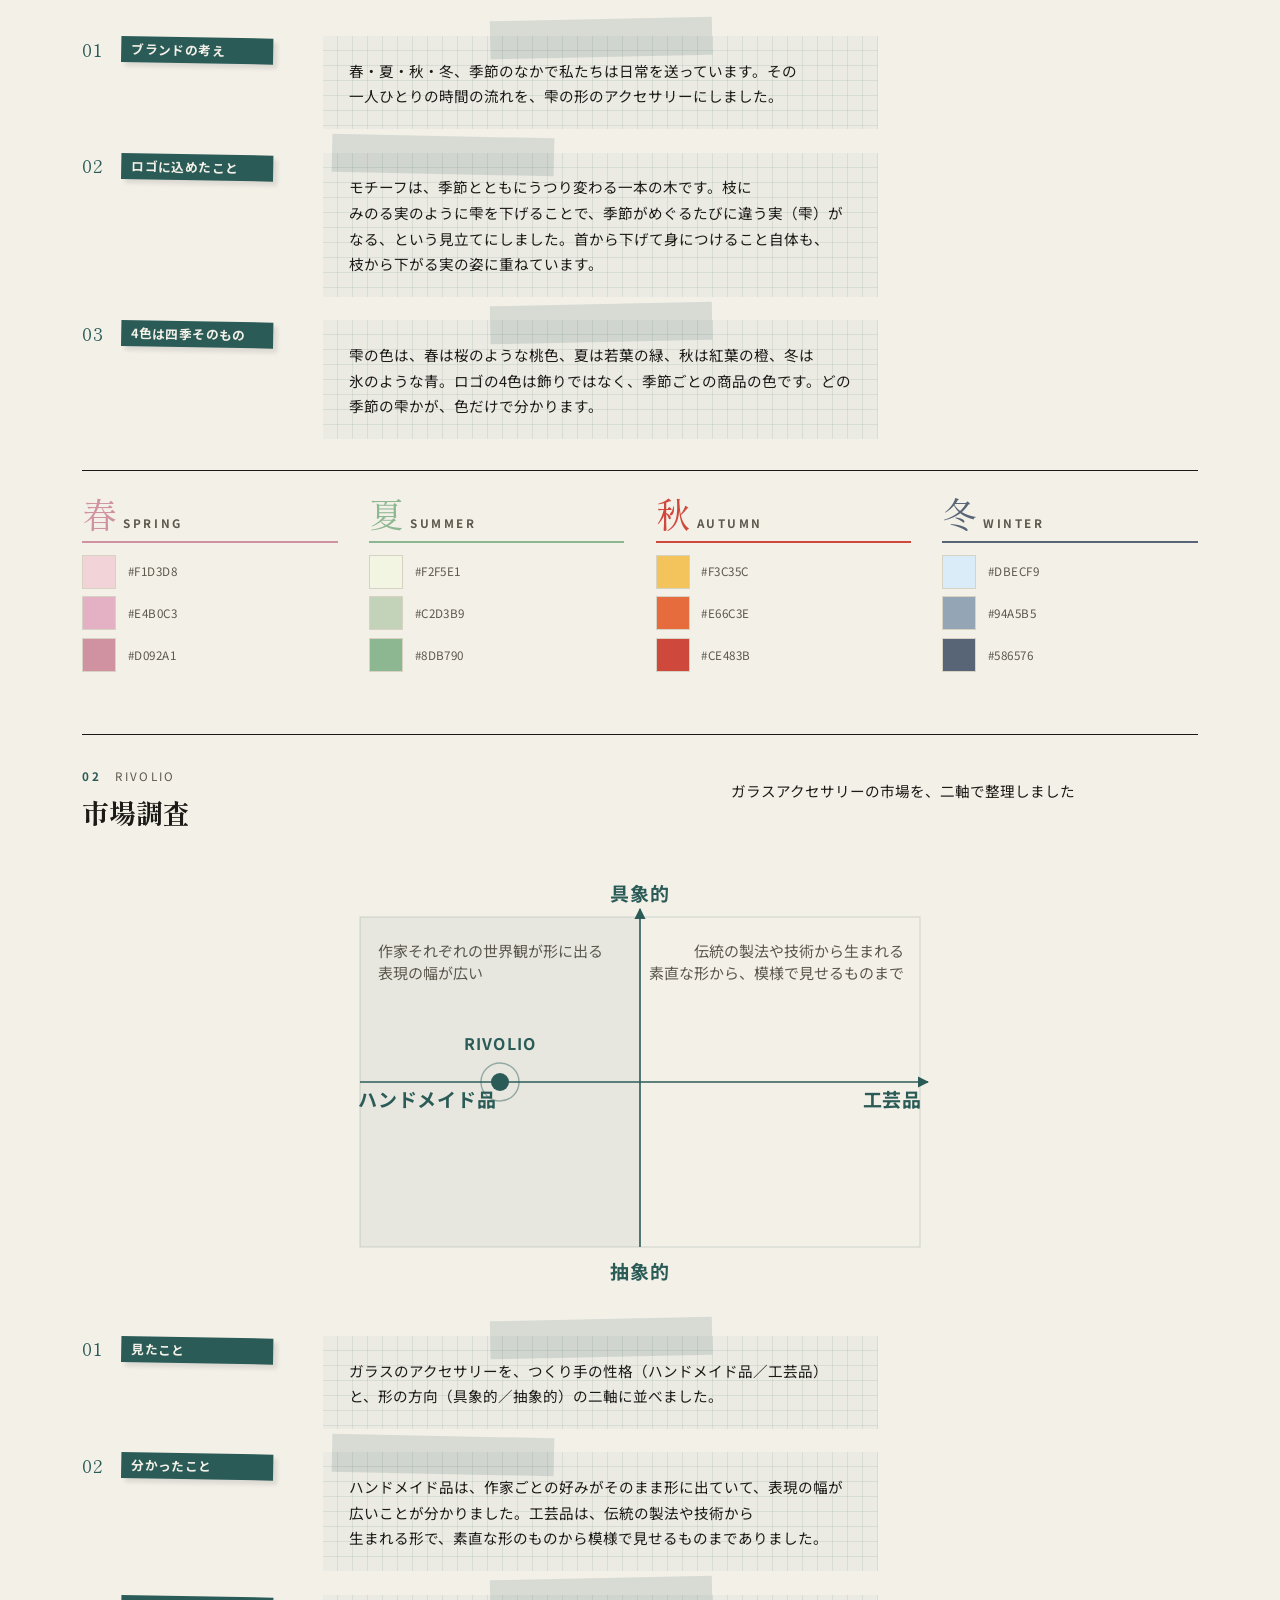
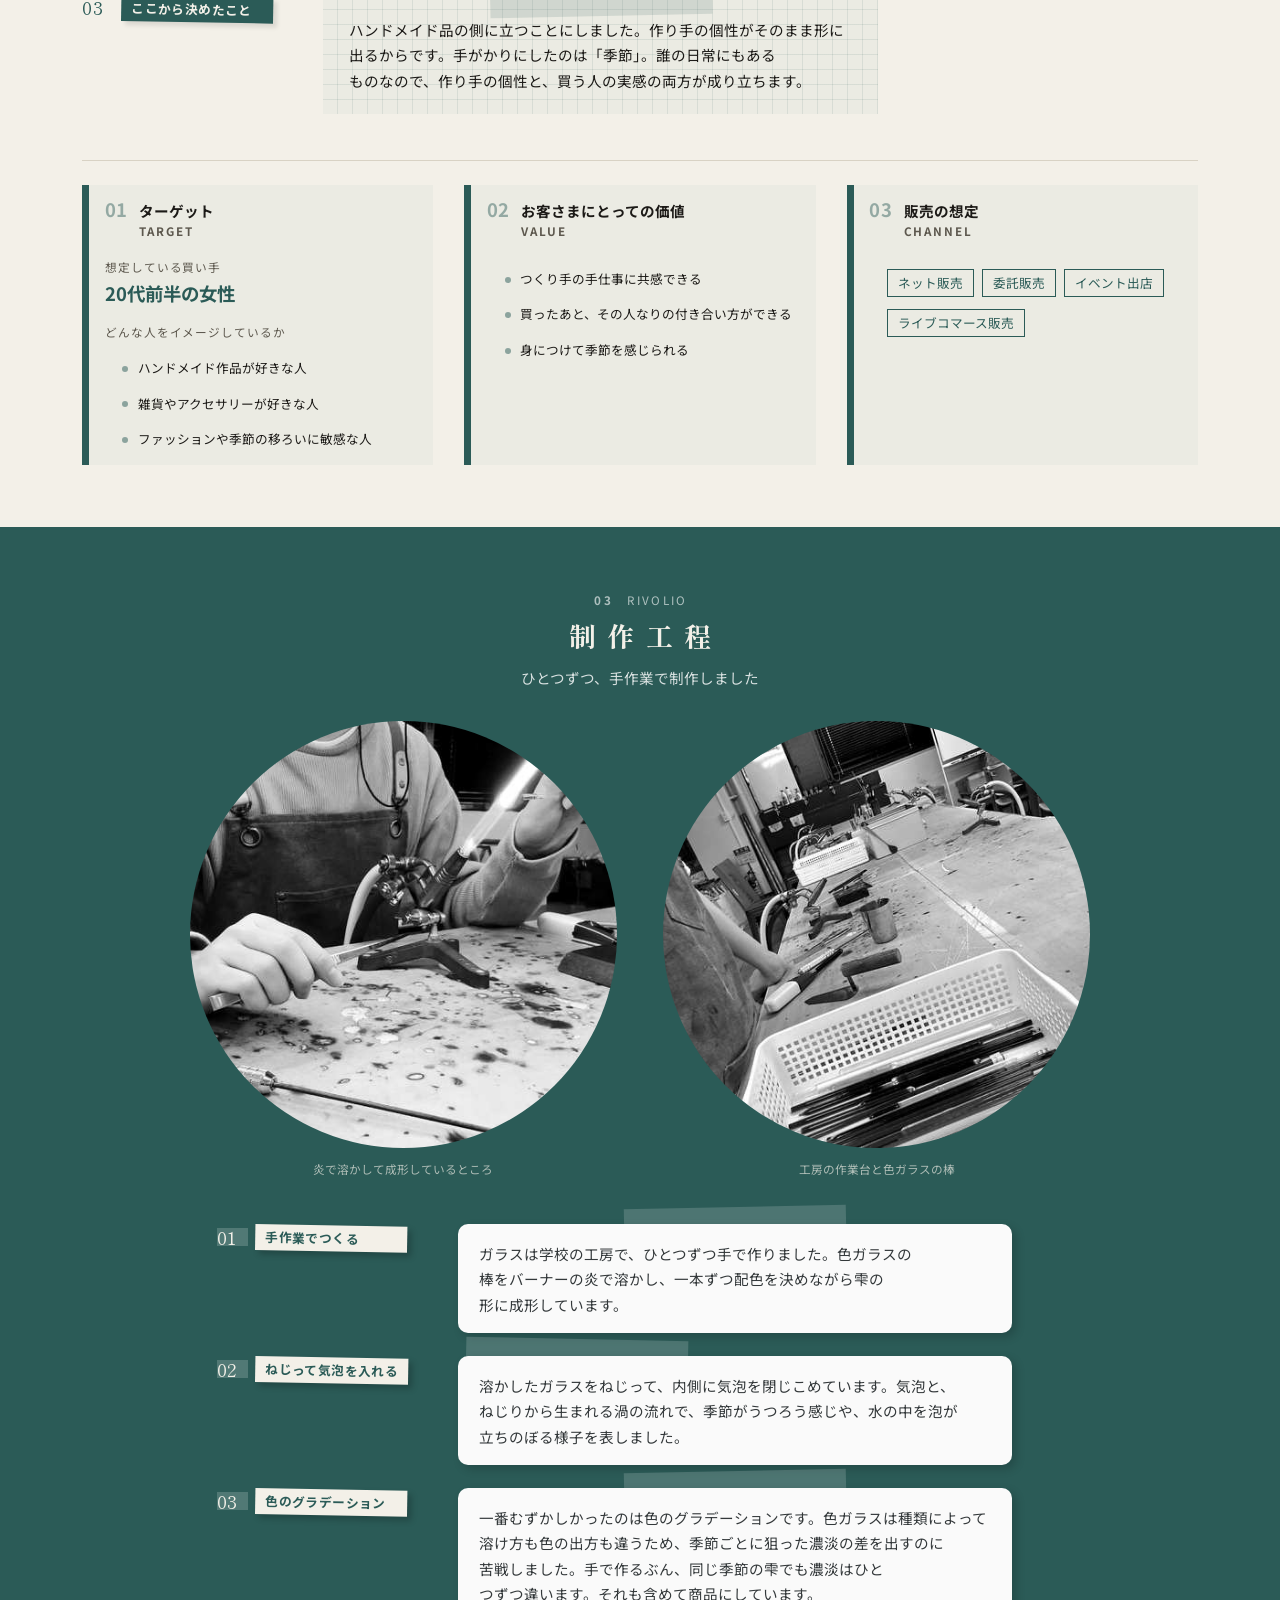
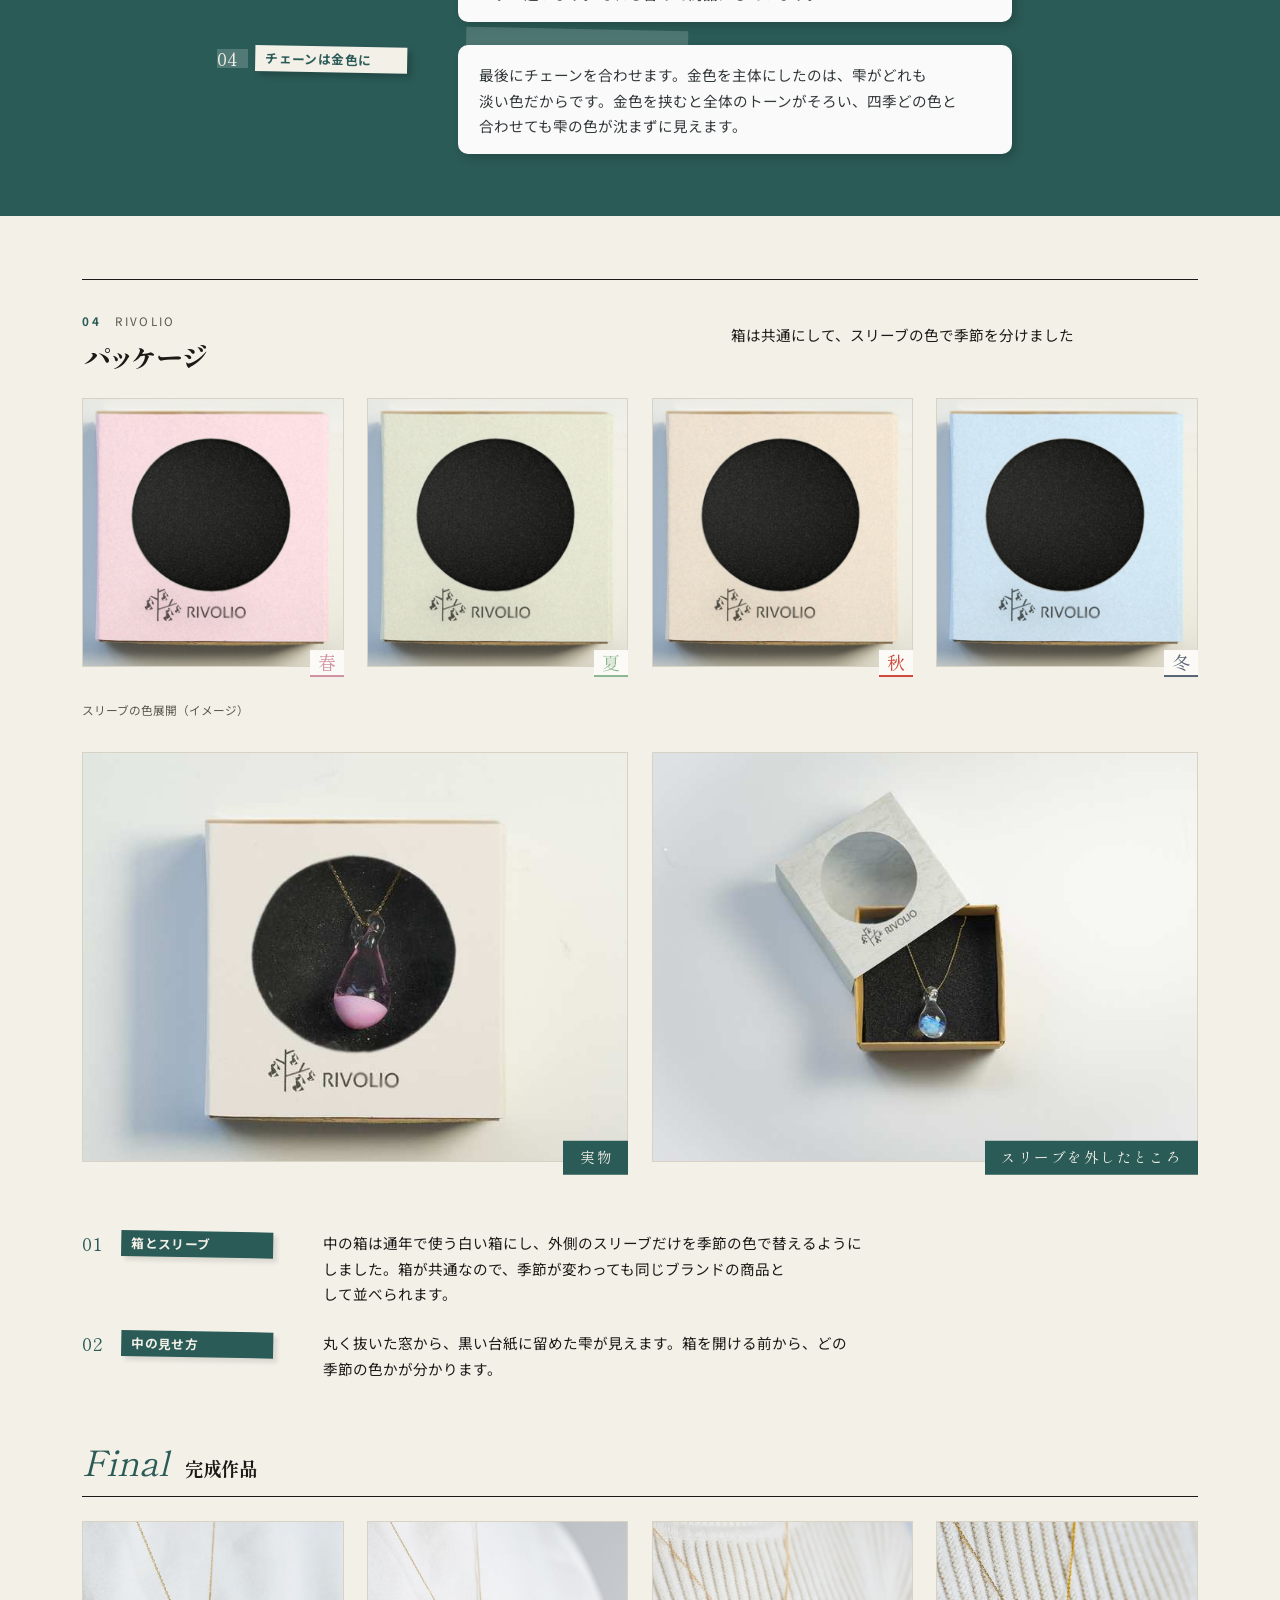
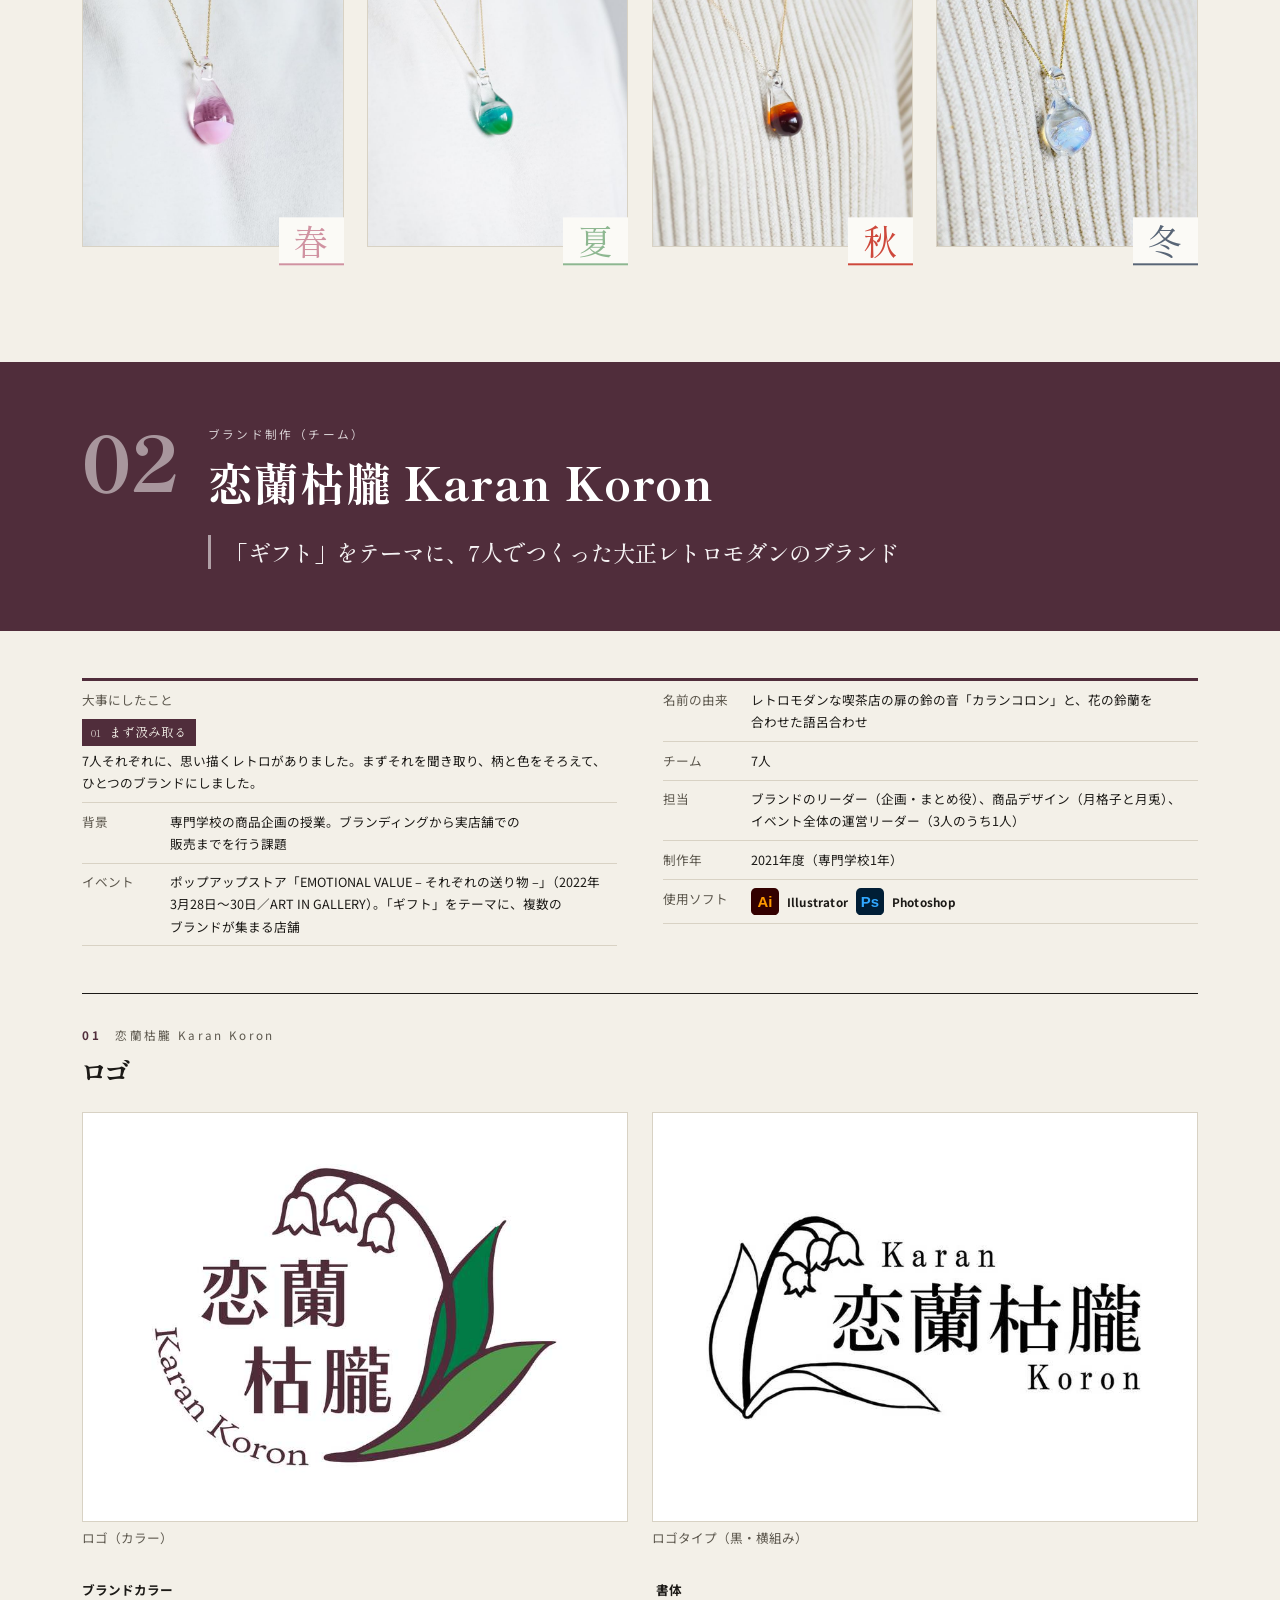
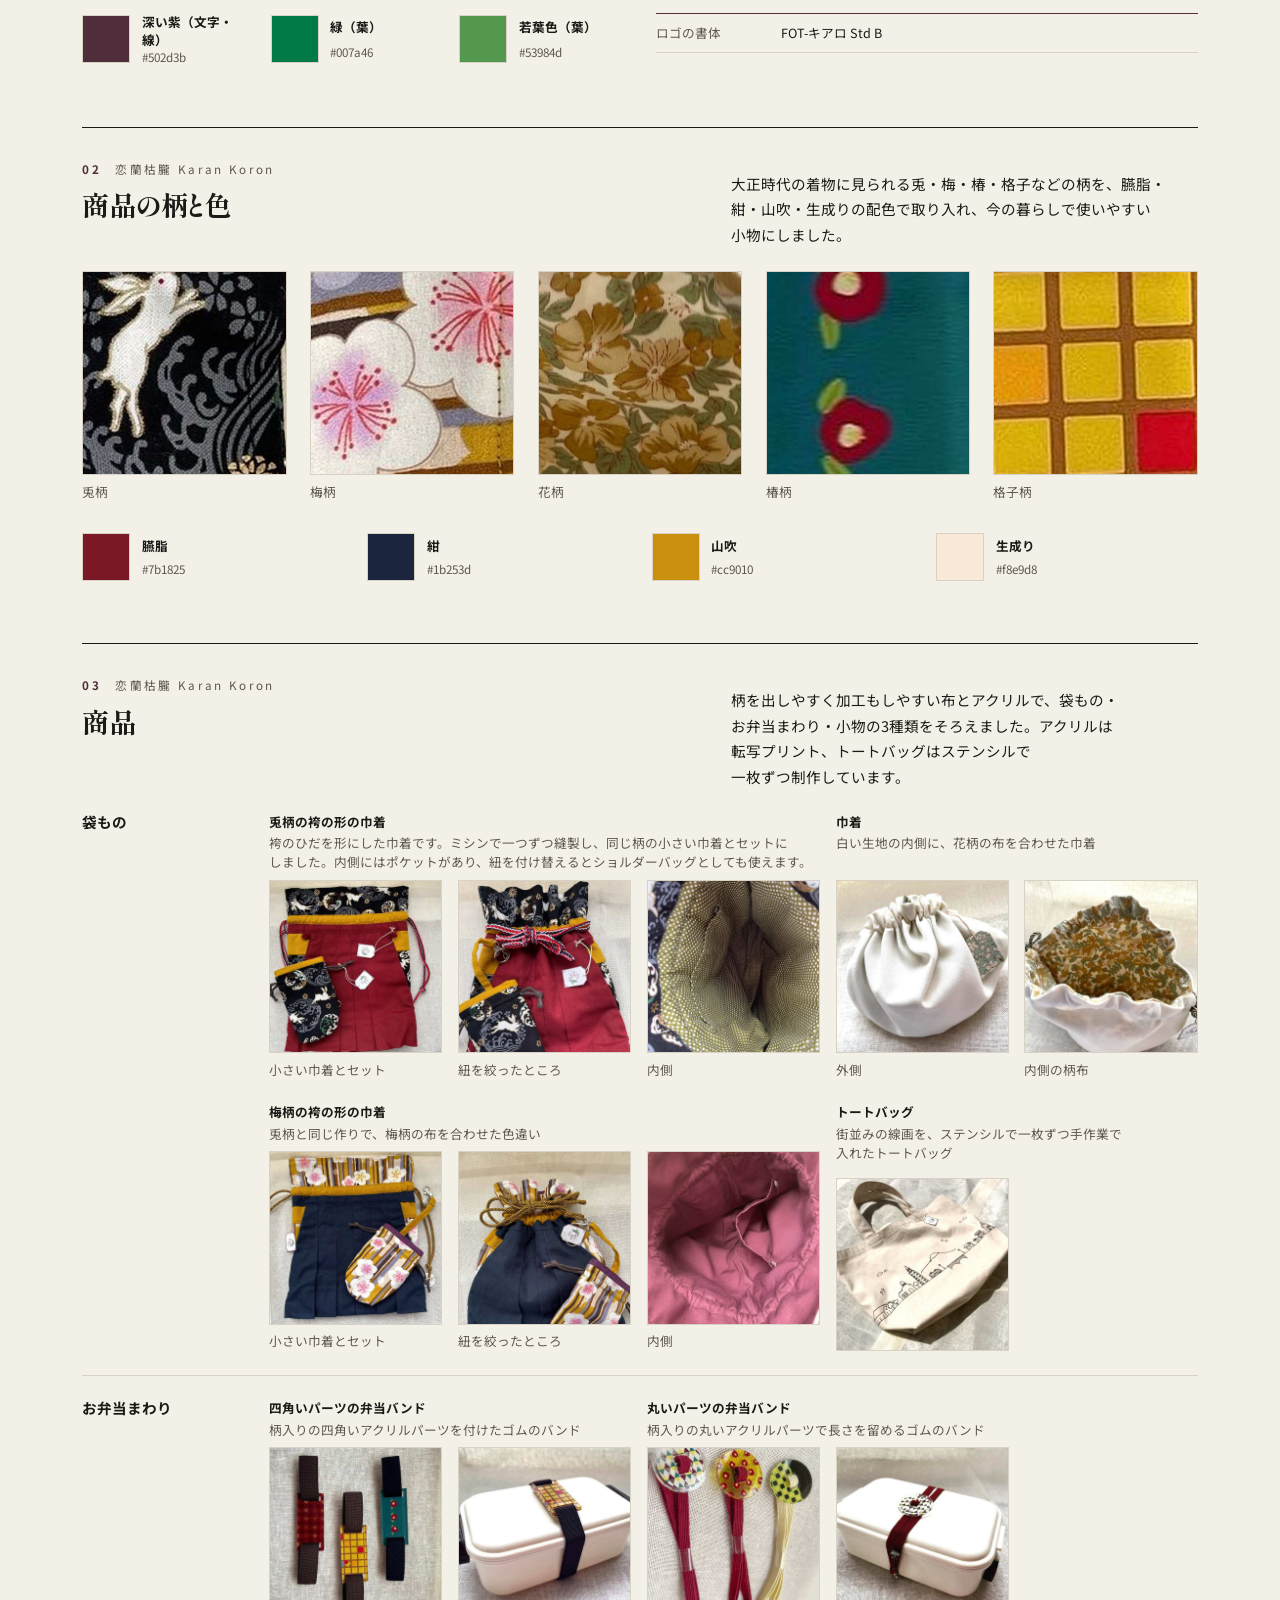
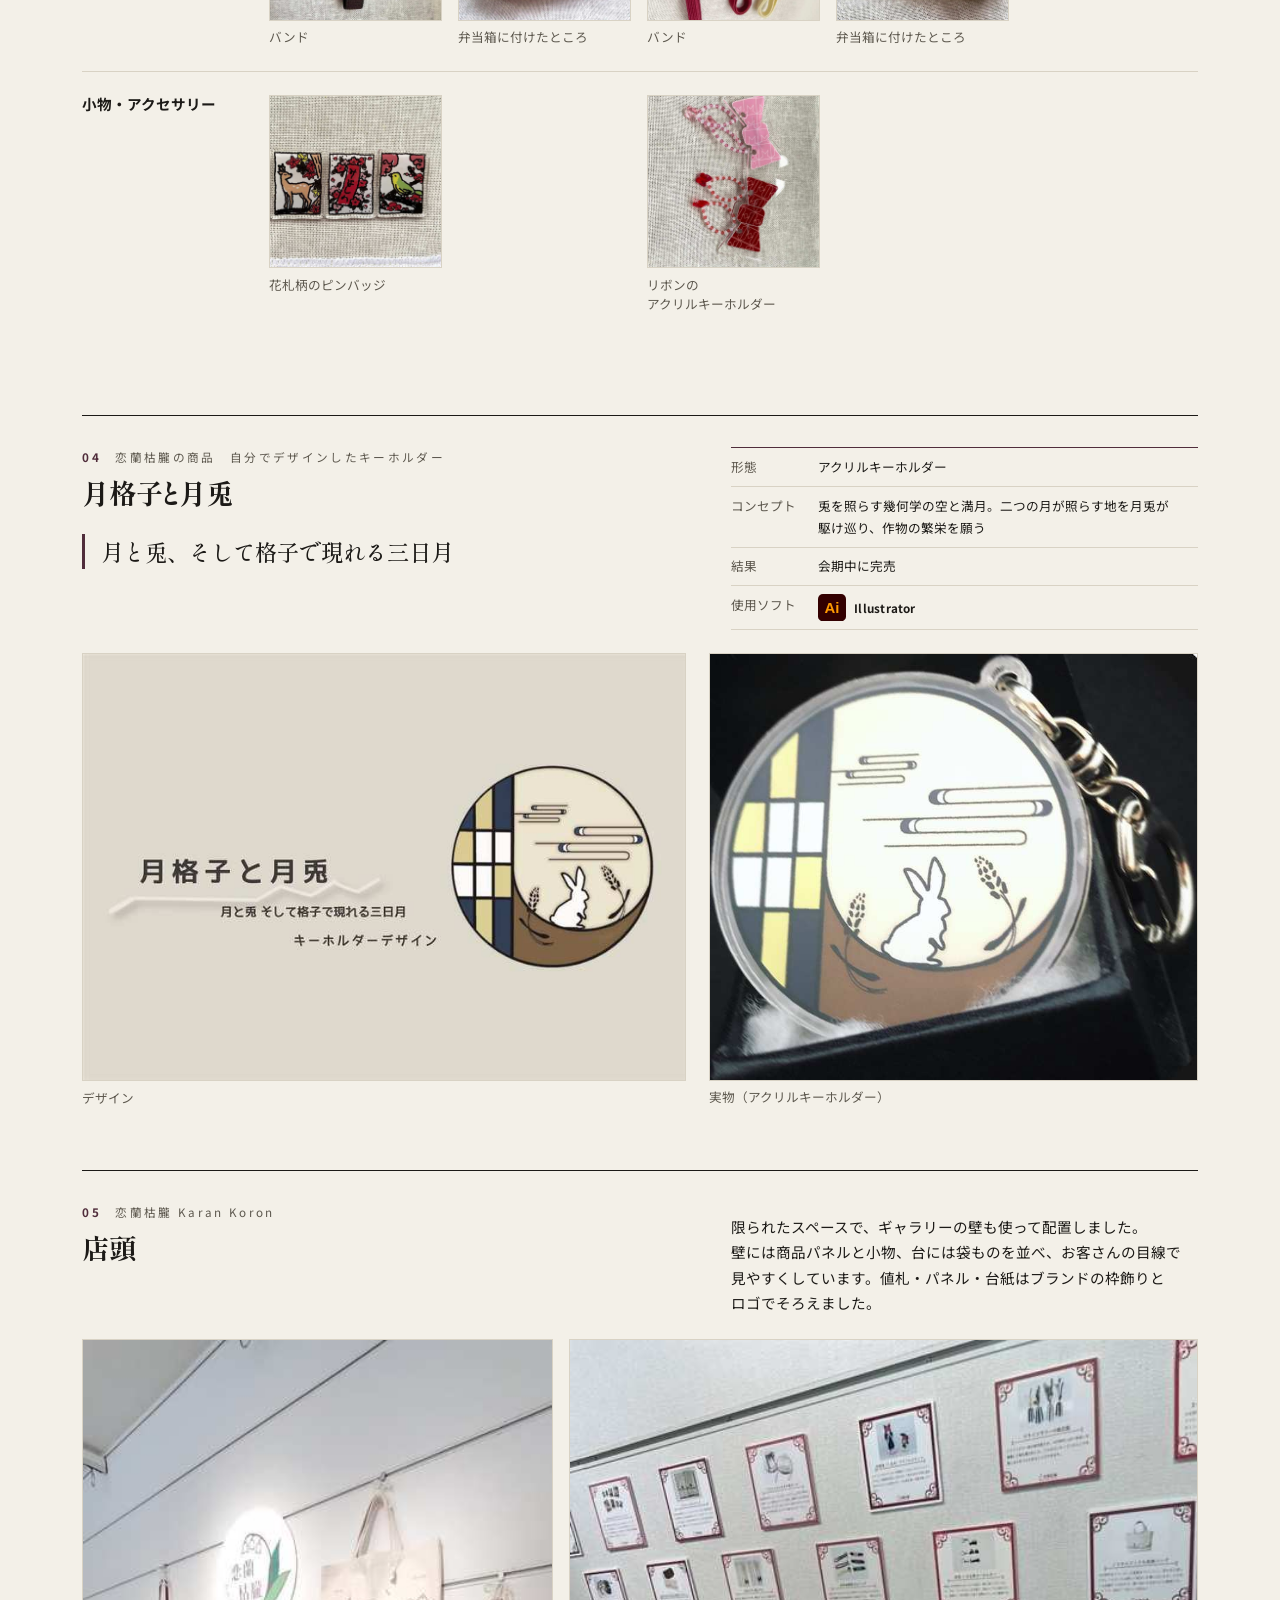
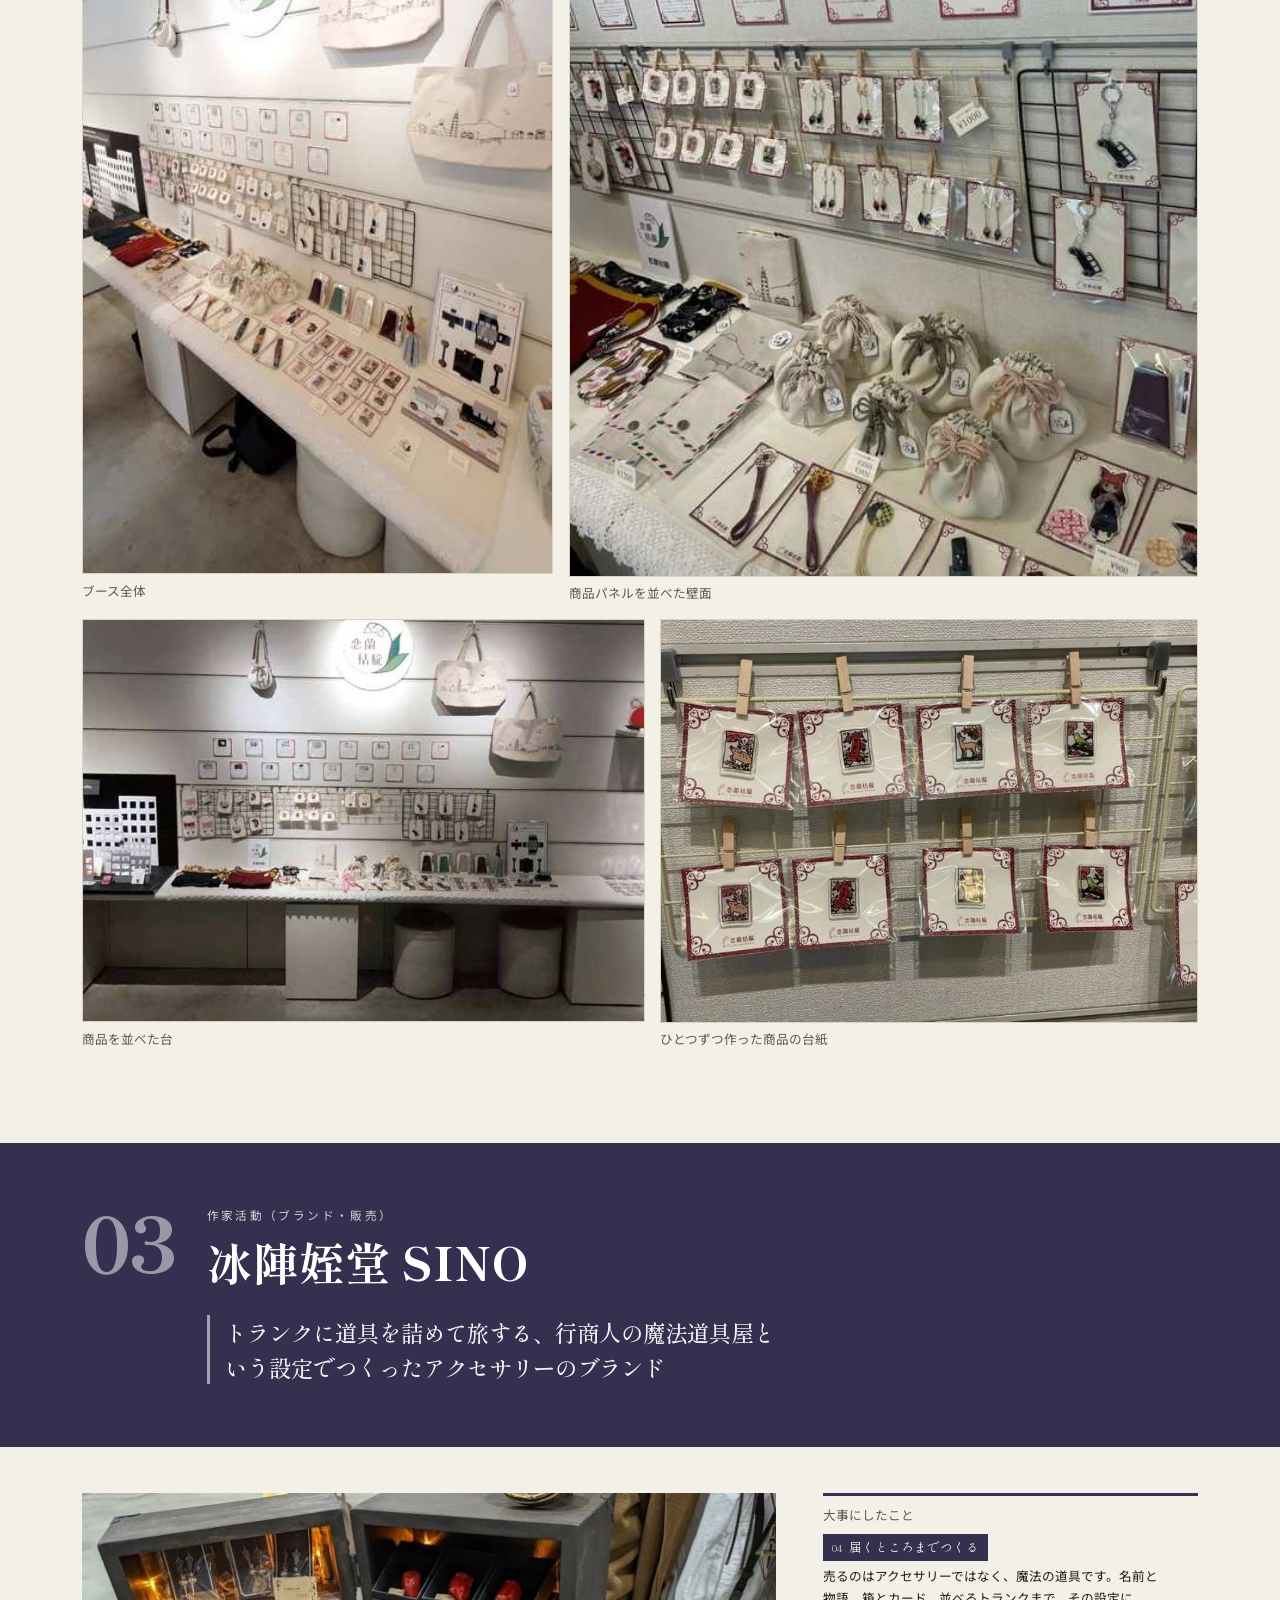
==== commit cad869e0: "自己紹介の締めを、人と人がつながるきっかけをつくる話にする" ====
--- a/index-print.html
+++ b/index-print.html
@@ -37,7 +37,7 @@
       <h1 class="name" id="name">大浦 真</h1>
       <p class="name-en">Makoto Ooura</p>
       <p class="role">ブランディング／プロダクト／UIデザイン</p>
-      <p class="cover-intro">小さい頃から創作が好きで、イベントで出会った作家さんをきっかけに、ものづくりの世界に入りました。東京デザイナー学院でプロダクトデザインを学びながら作家活動を続け、人とのつながりの大切さを知りました。「あったらいい」を一緒に考え、提案できるデザイナーを目指しています。</p>
+      <p class="cover-intro">小さい頃から創作が好きで、イベントで出会った作家さんをきっかけに、ものづくりの世界に入りました。東京デザイナー学院でプロダクトデザインを学びながら作家活動を続け、人とのつながりの大切さを知りました。デザインを通して、人と人がつながるきっかけをつくりたいと考えています。</p>
       <p class="cover-note">掲載作品は、専門学校在学中（2021〜2023年）に制作したものです。</p>
       <dl class="contact">
         <dt>メール</dt>
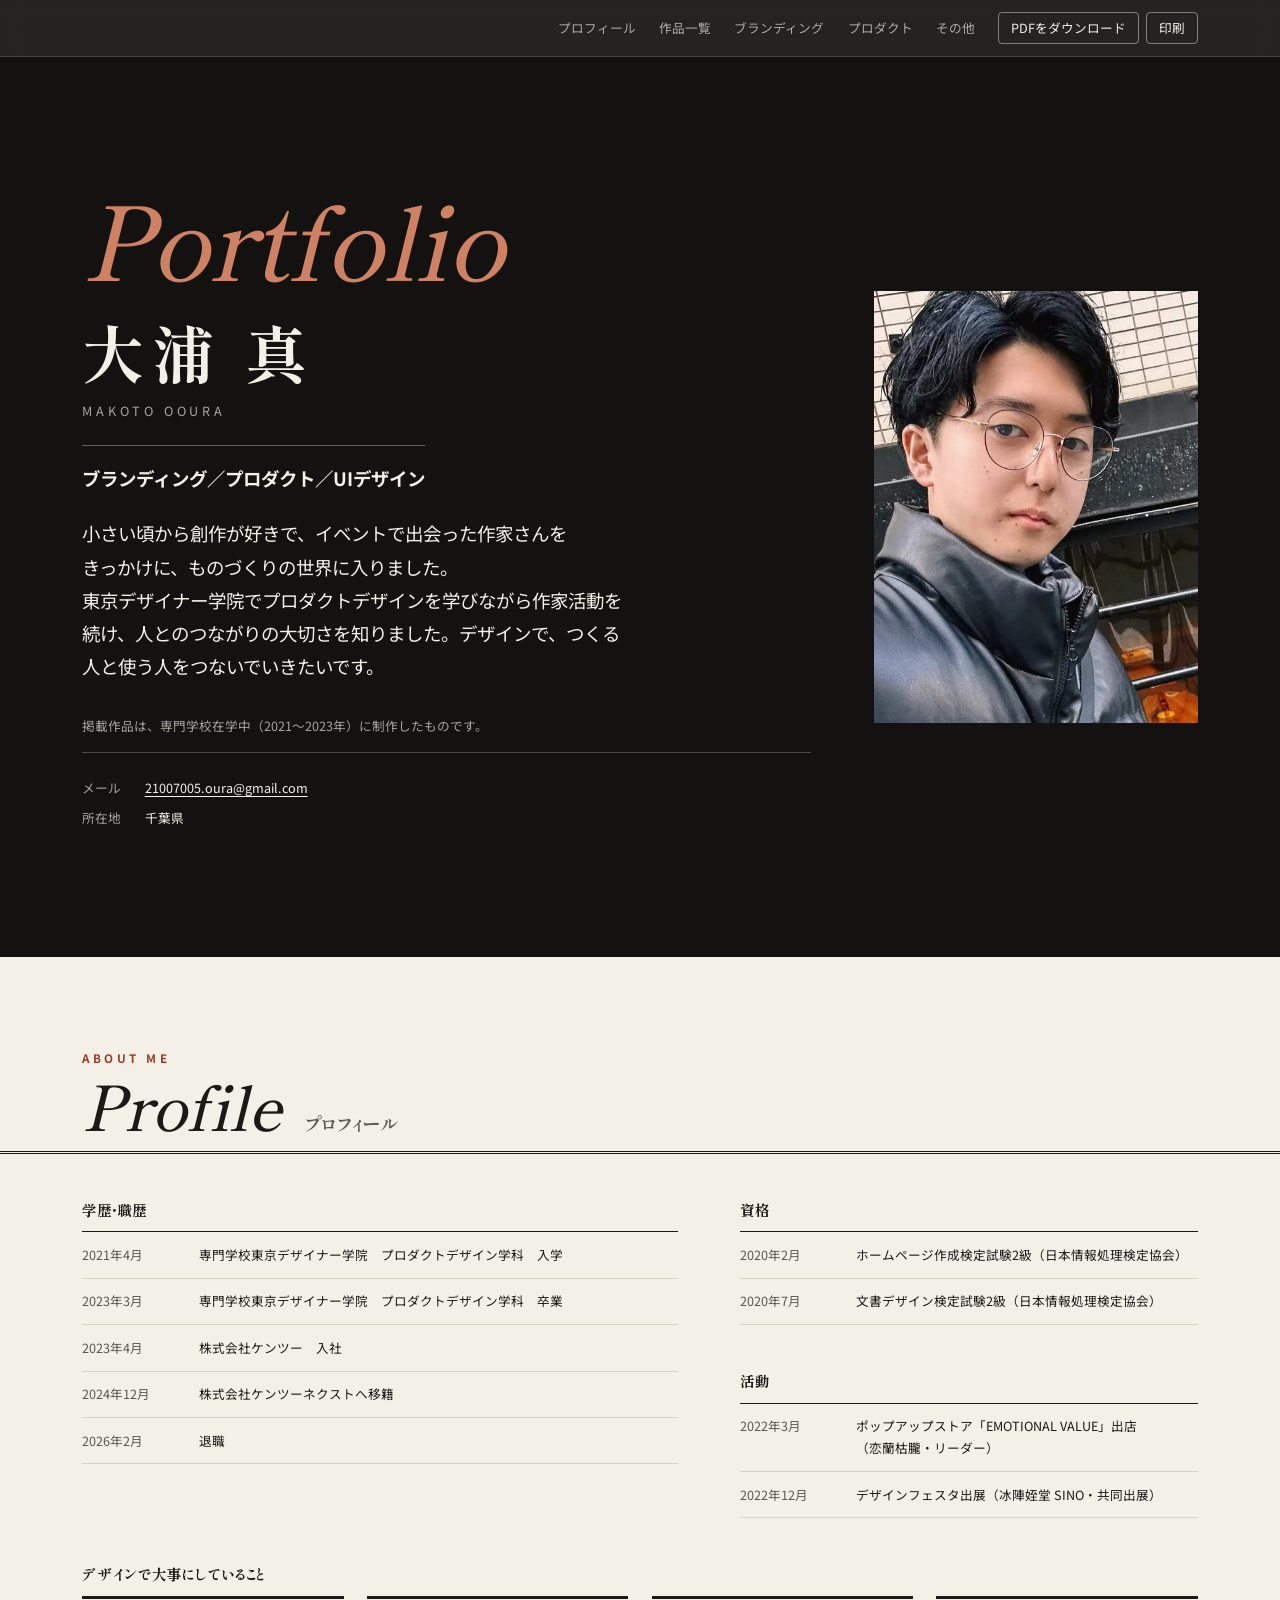
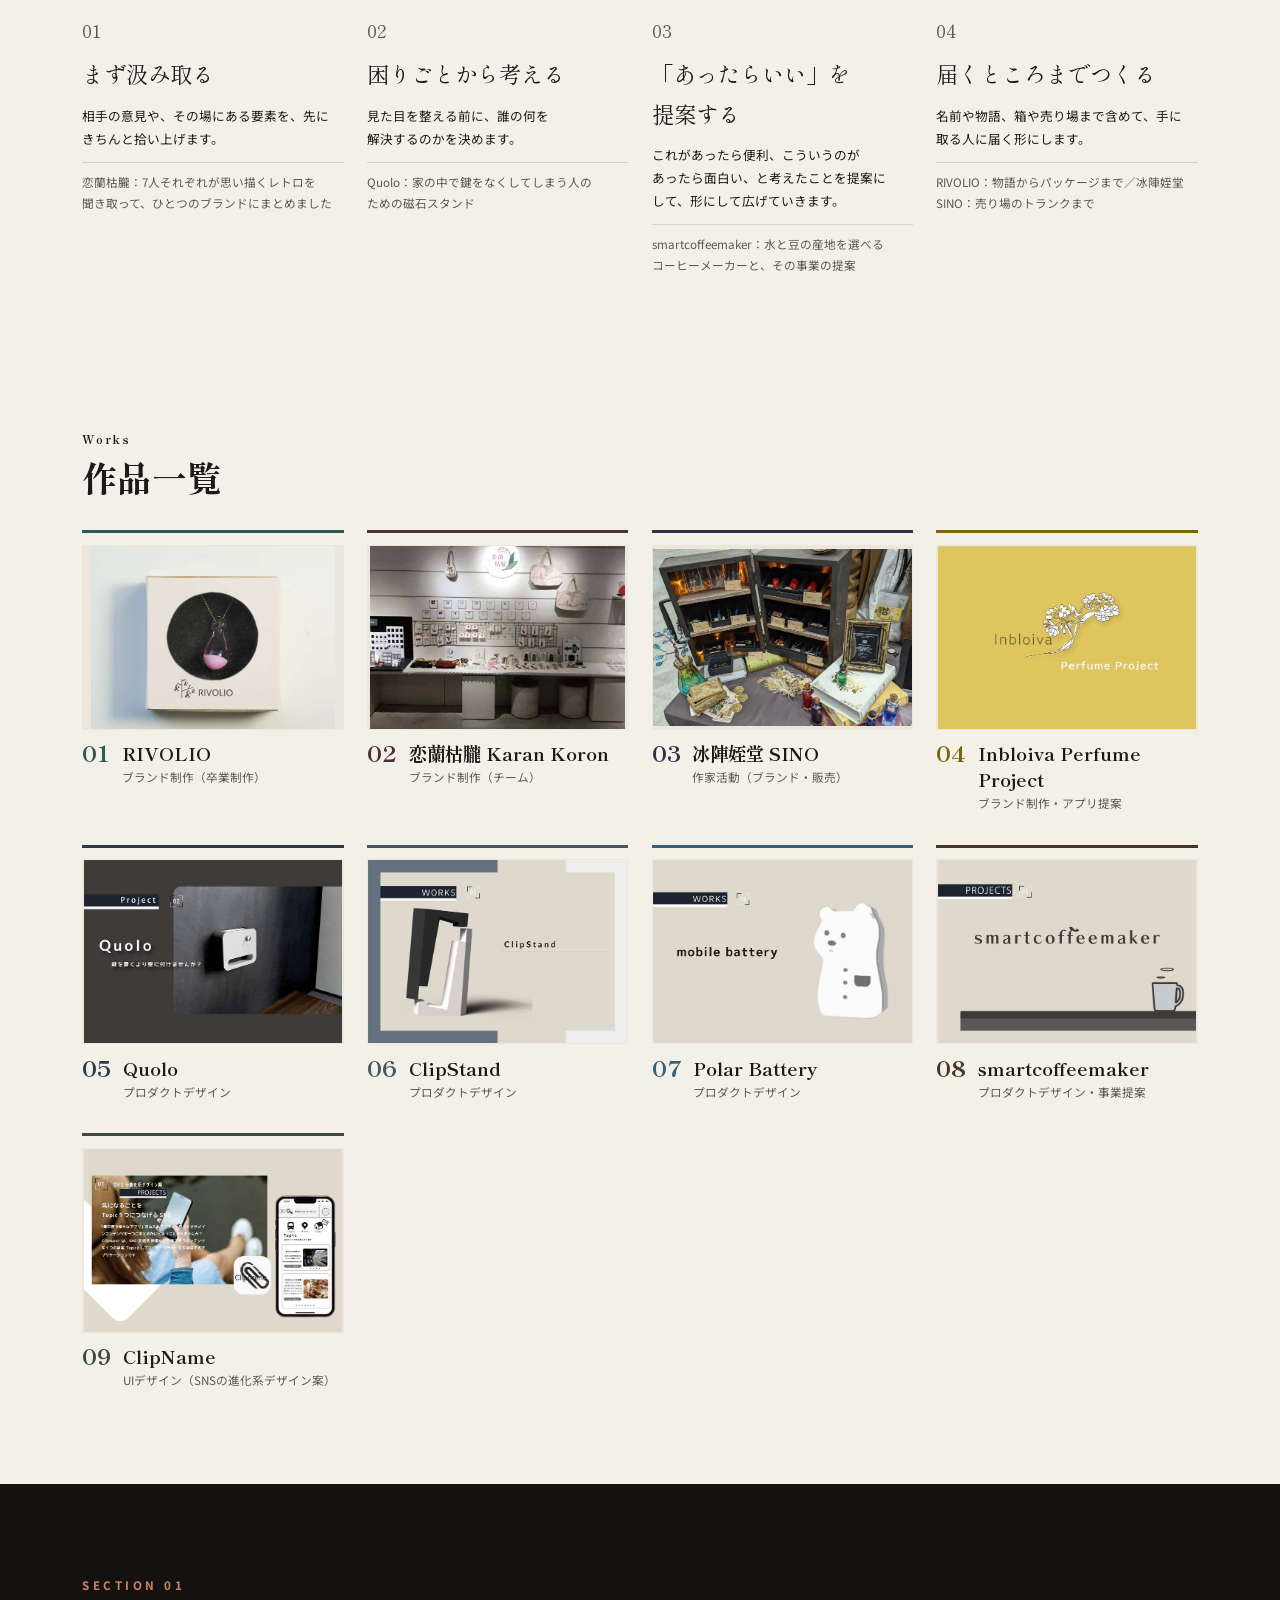
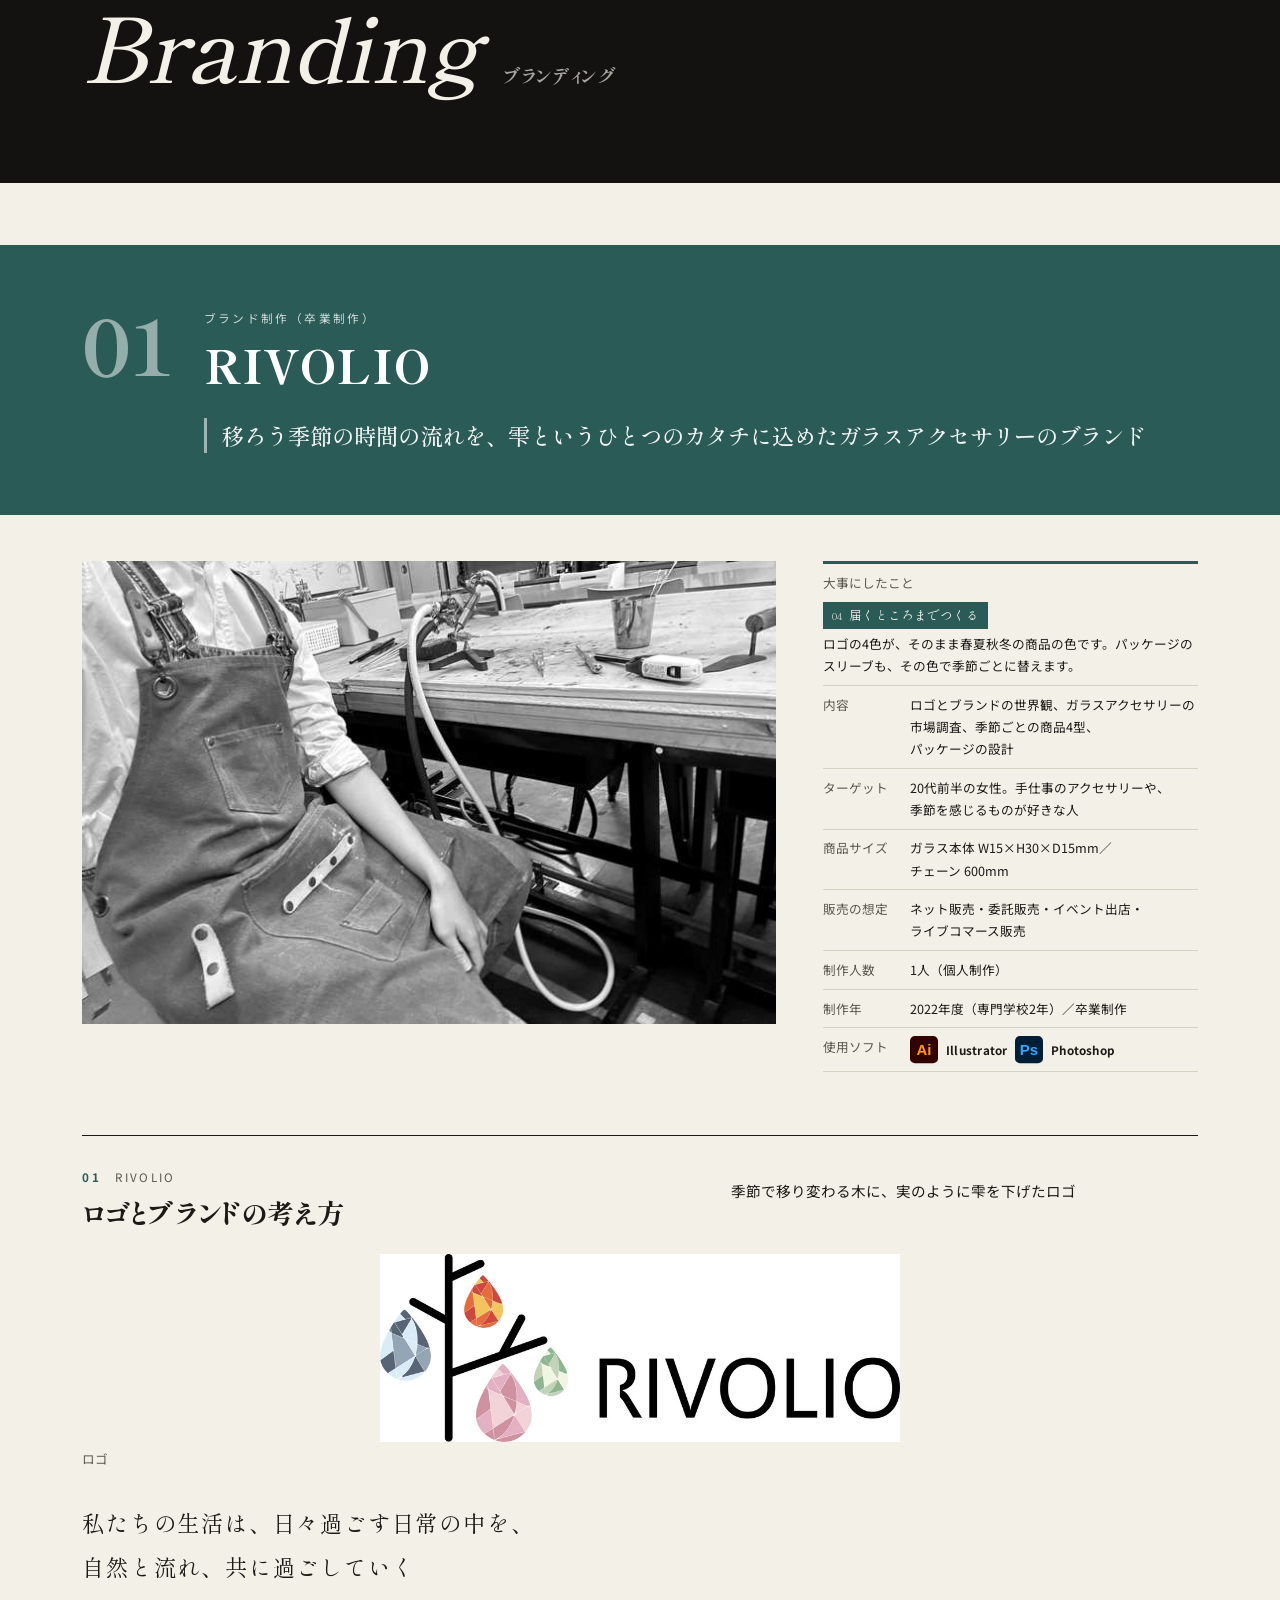
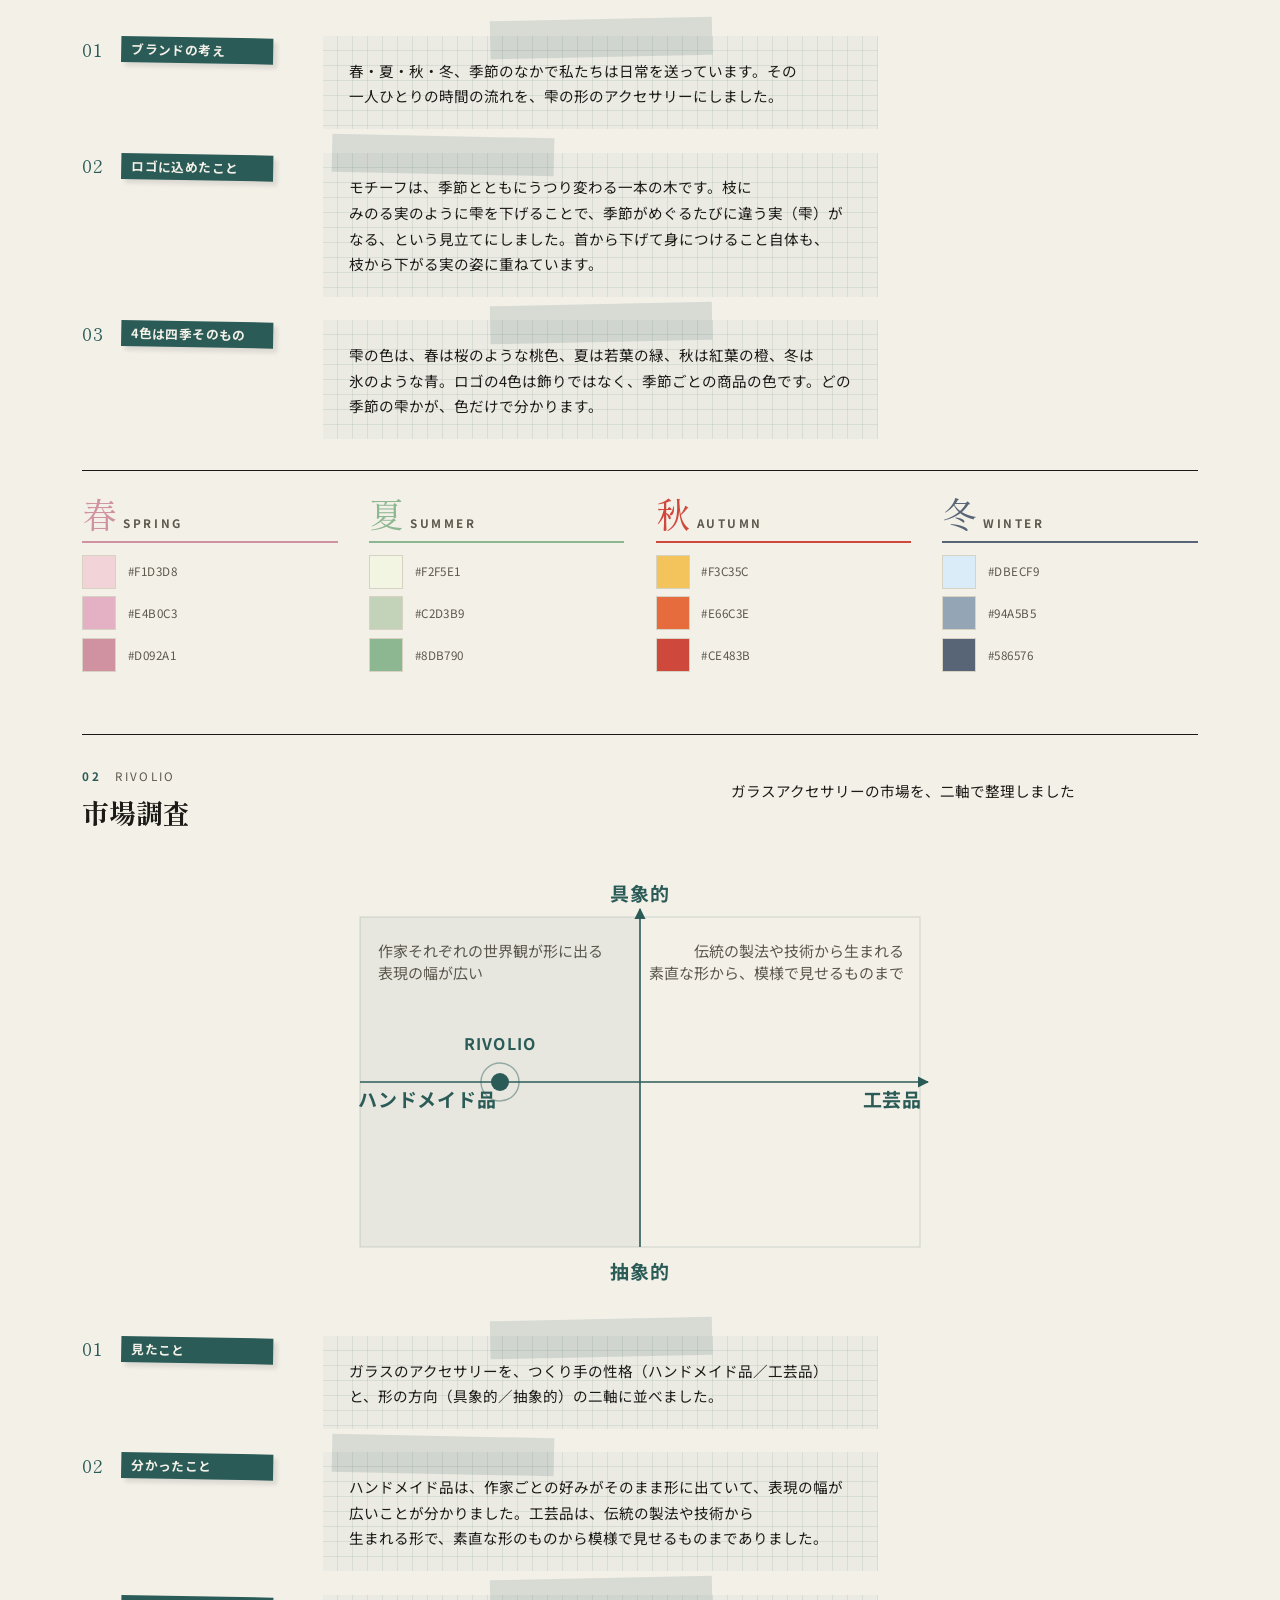
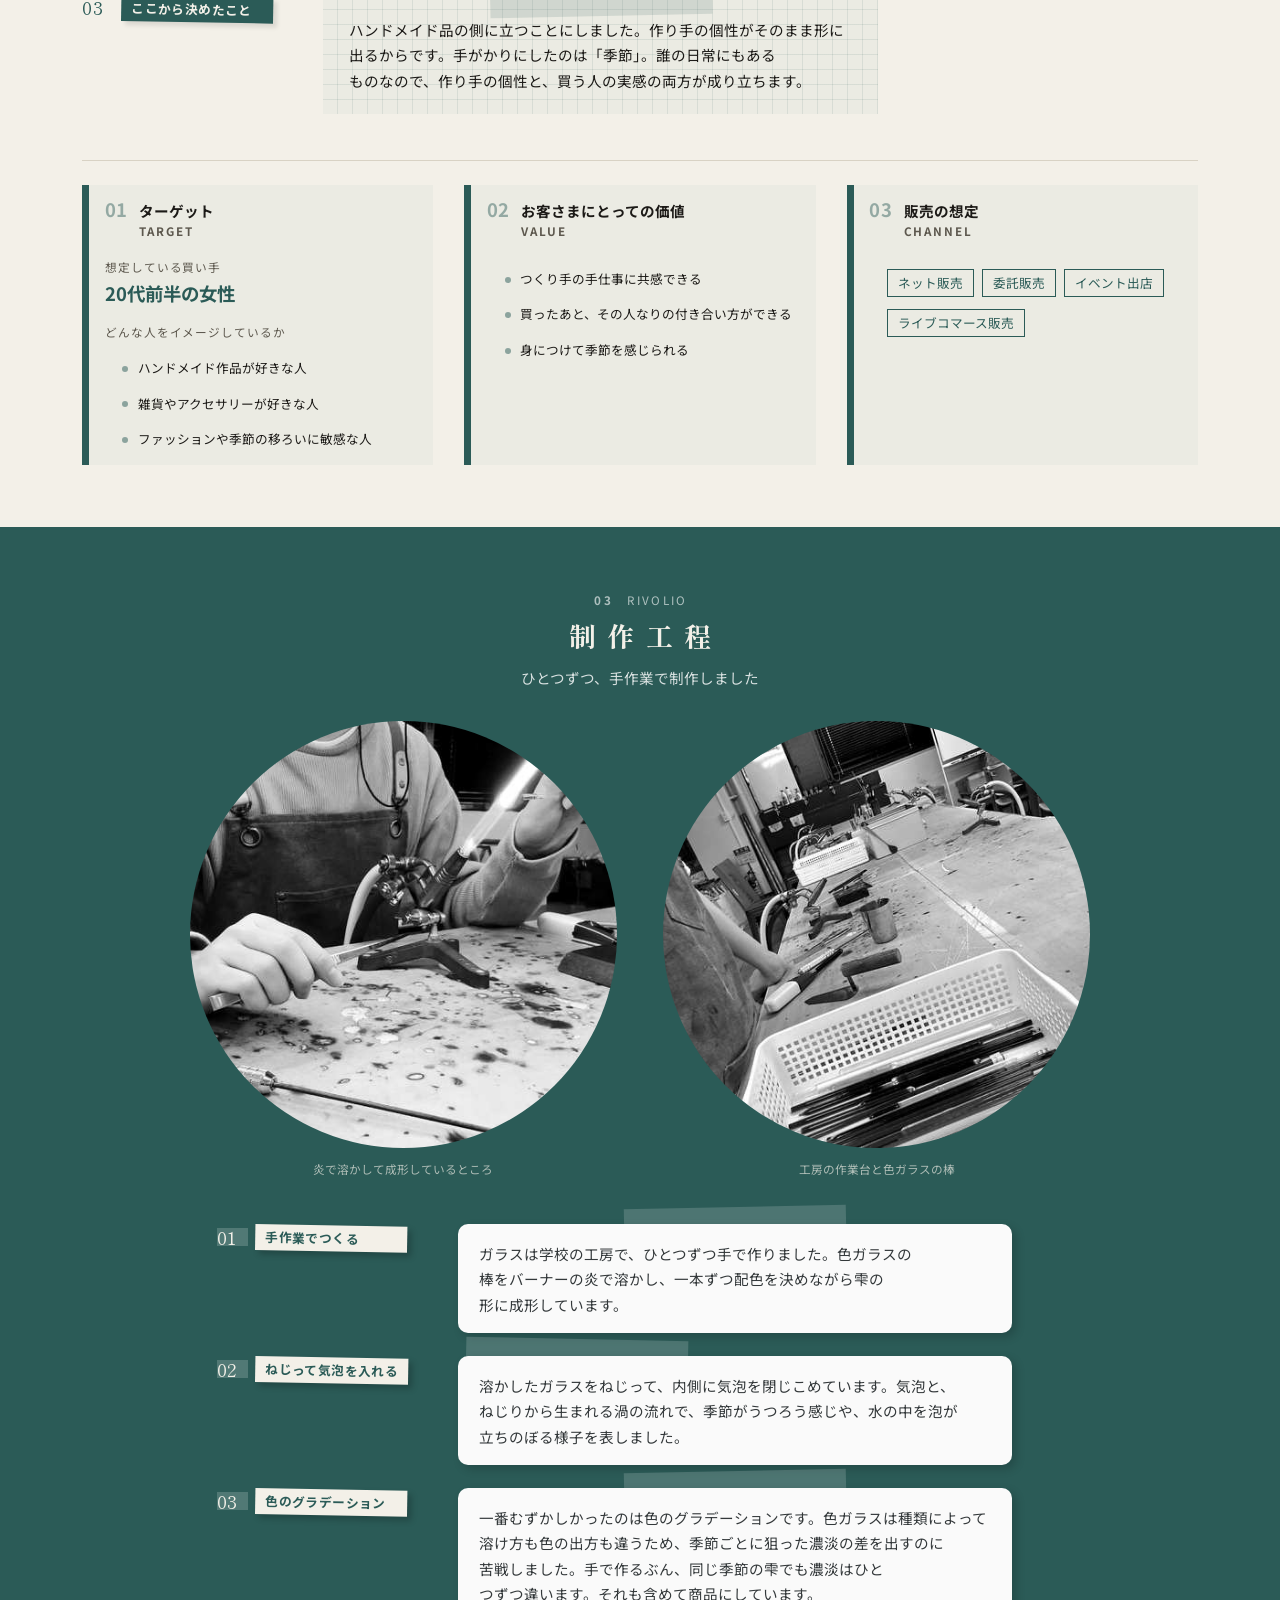
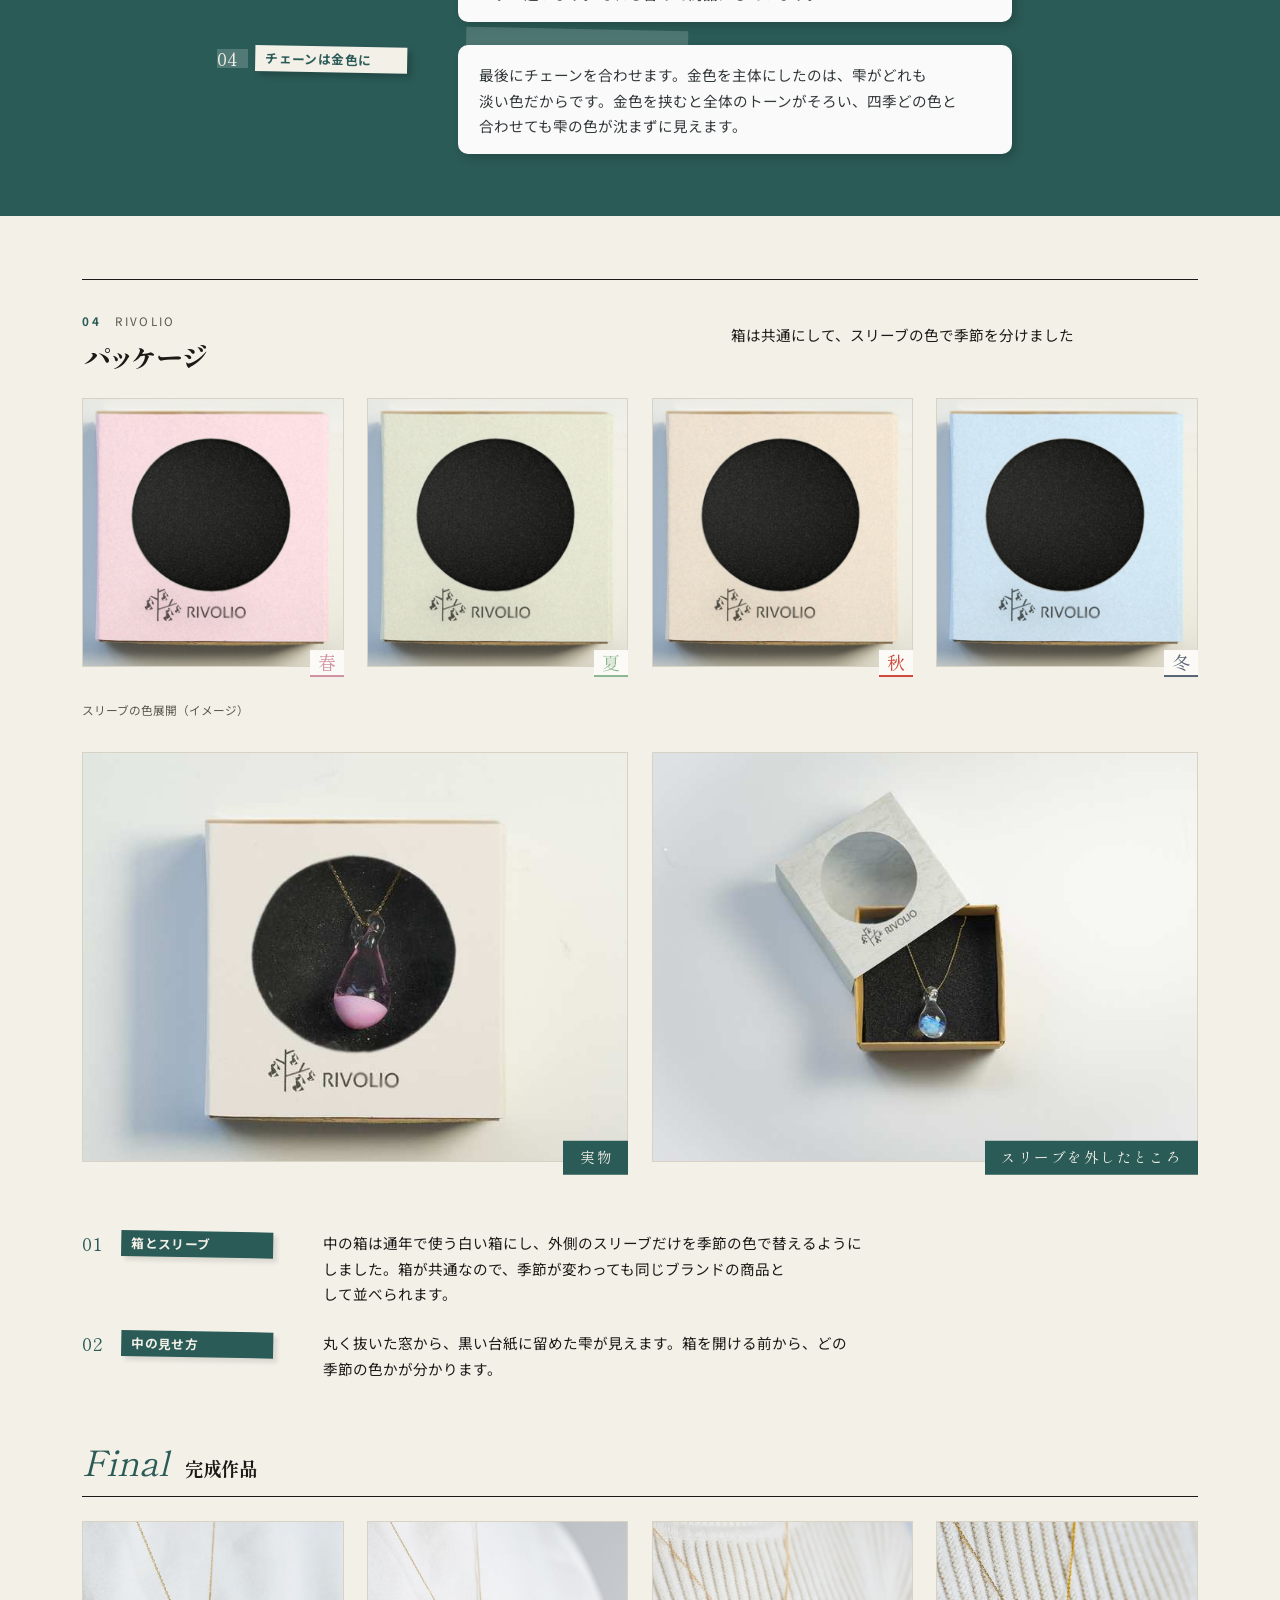
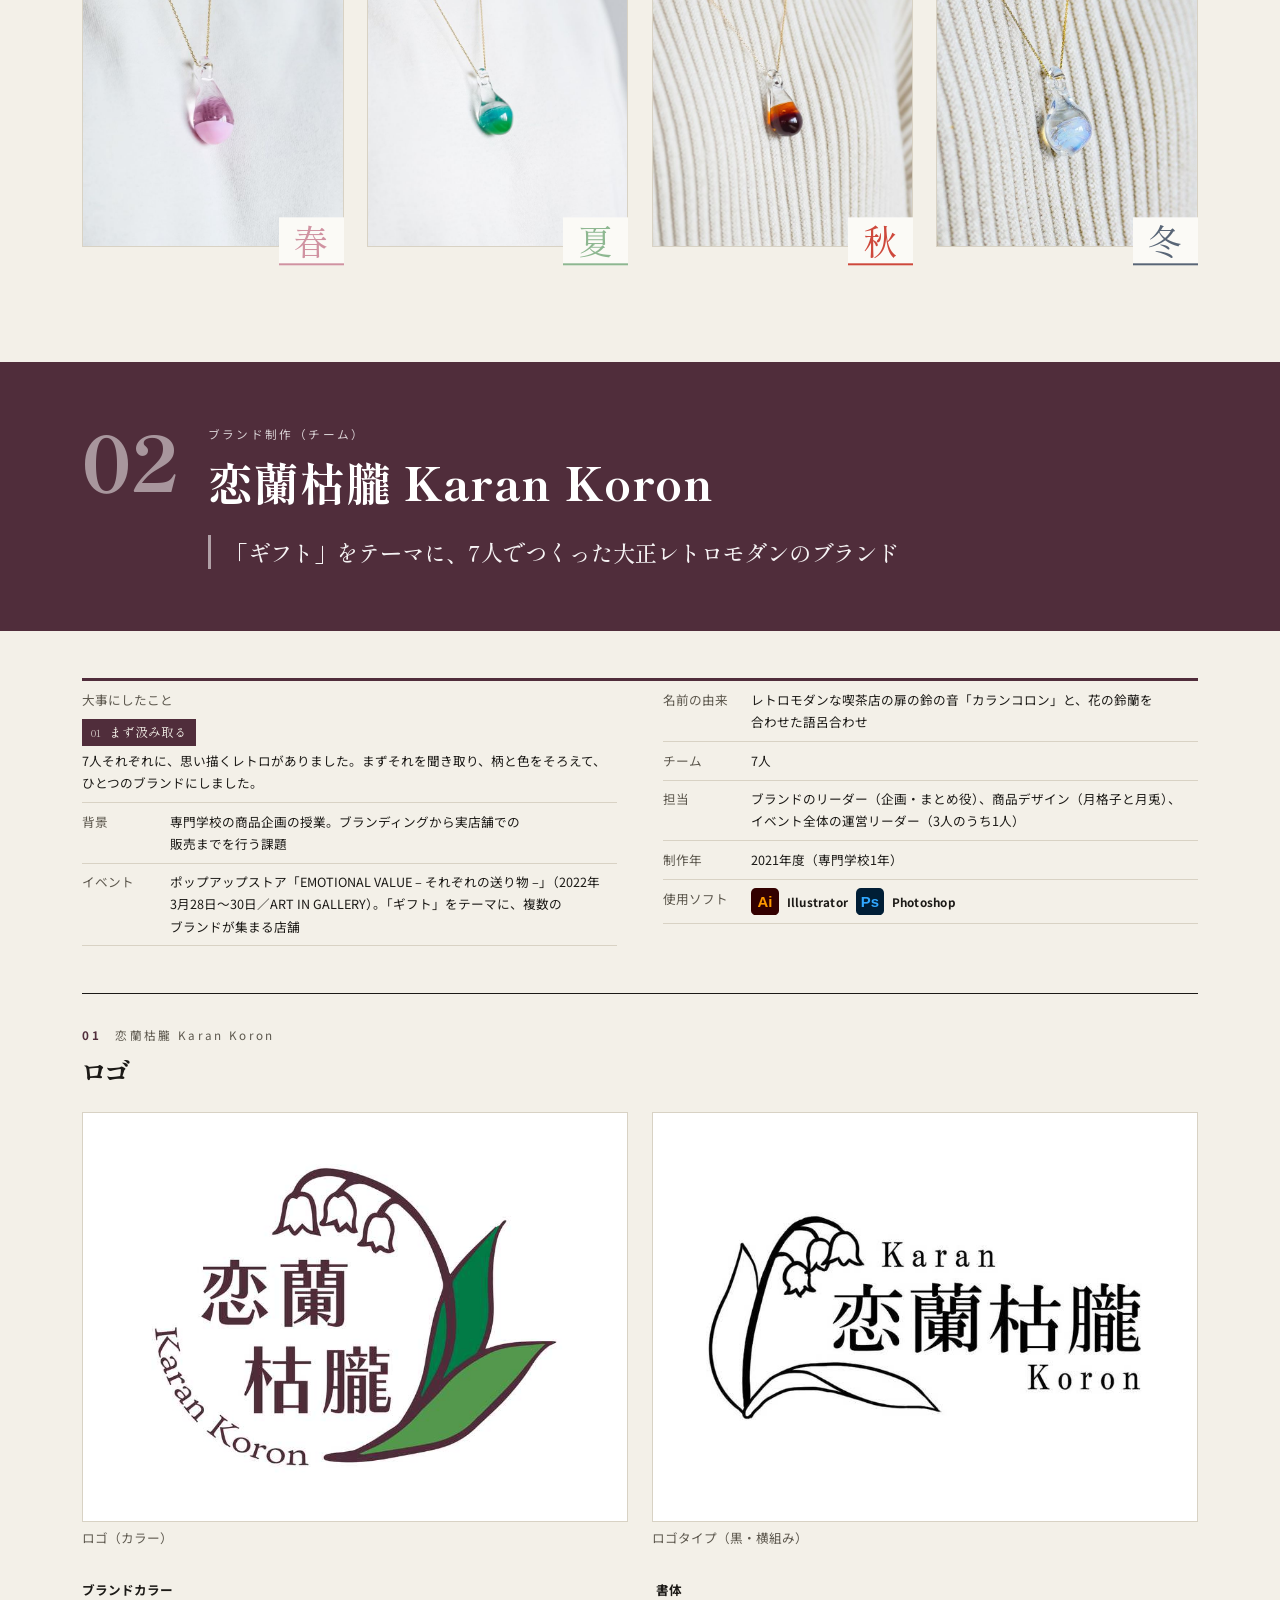
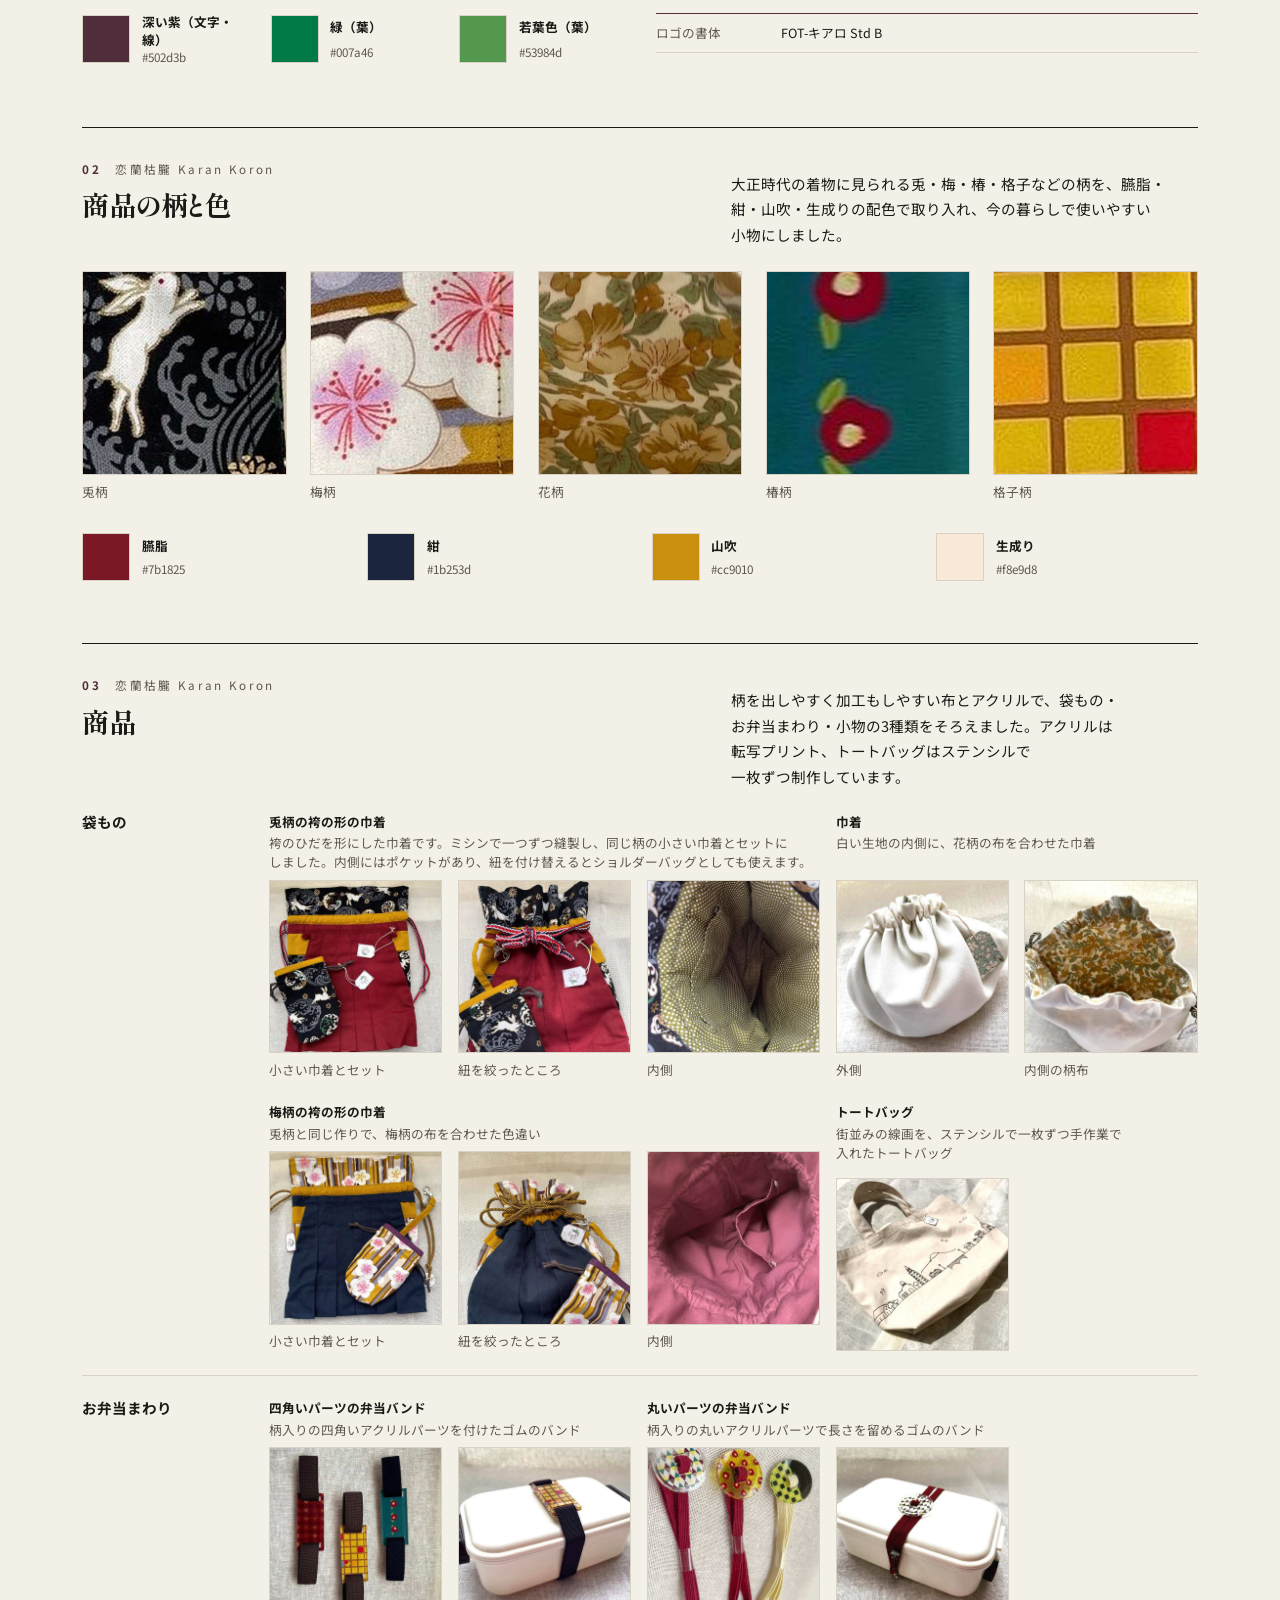
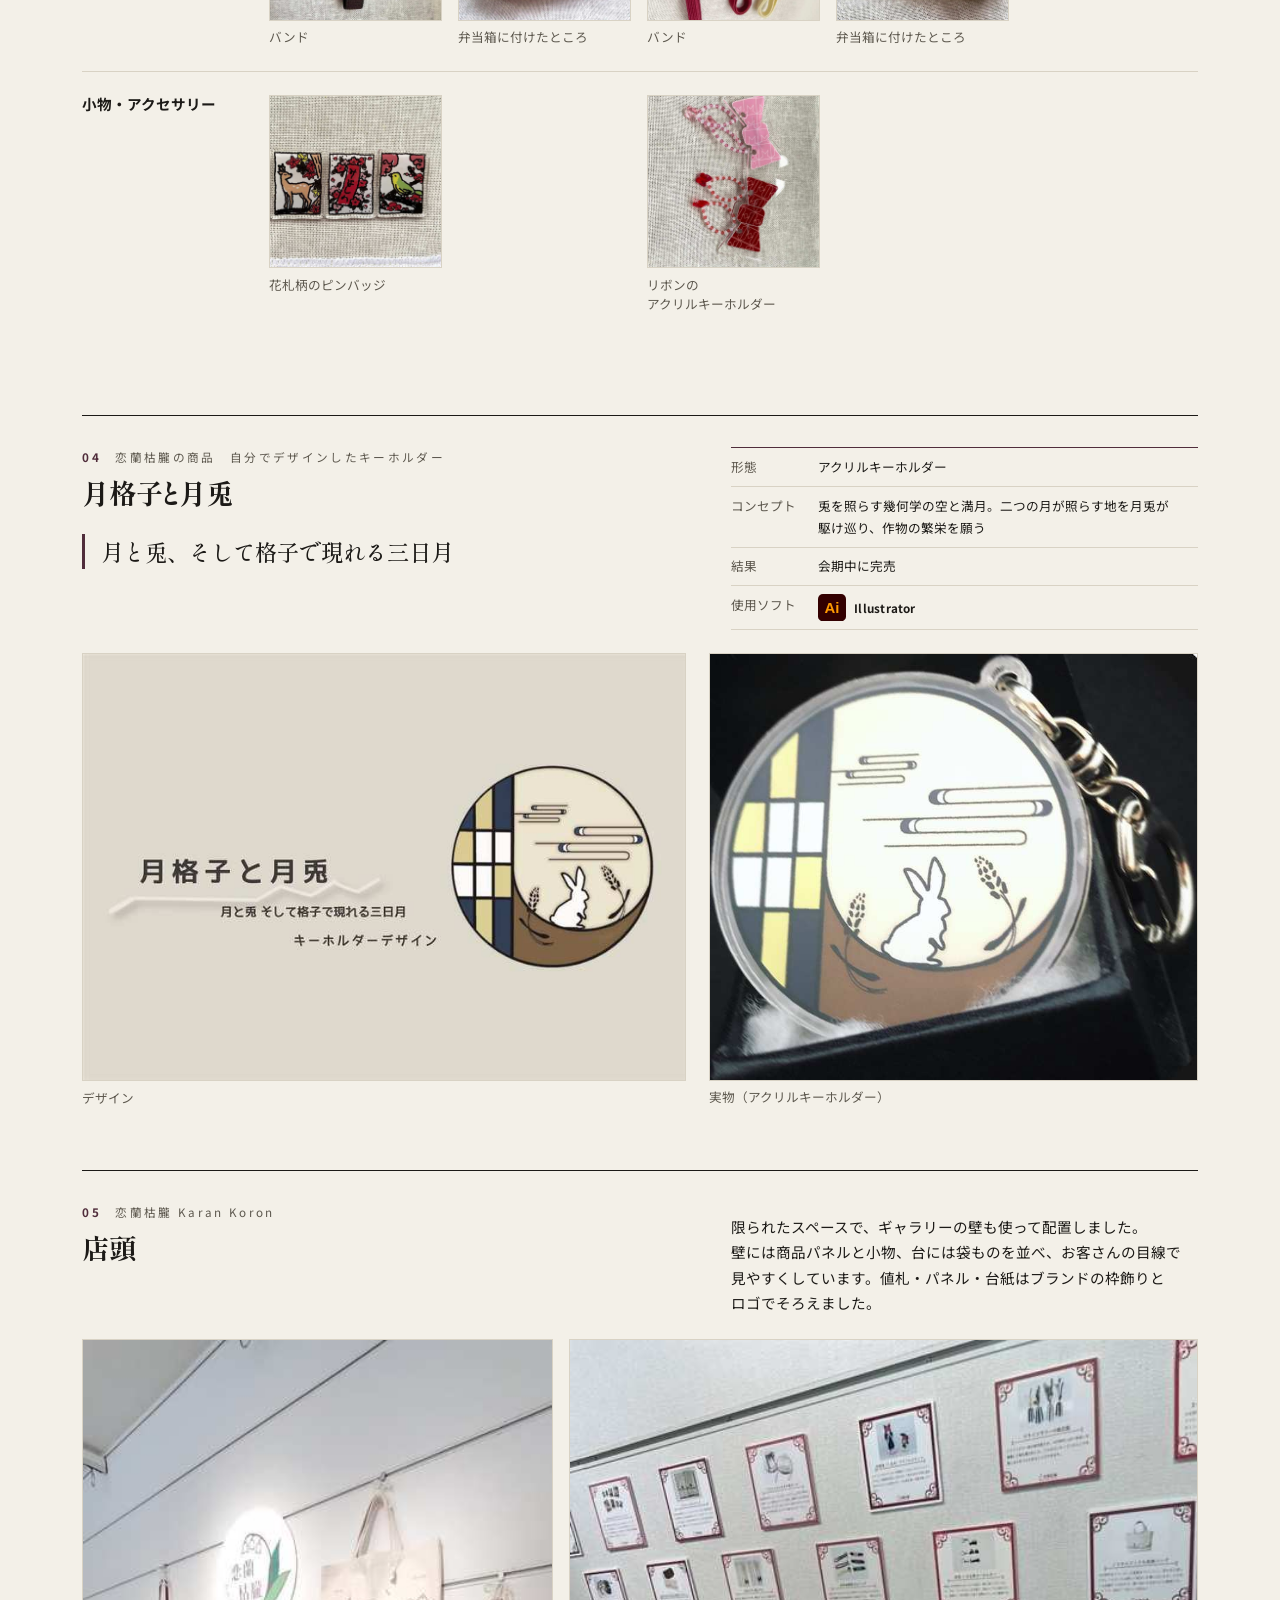
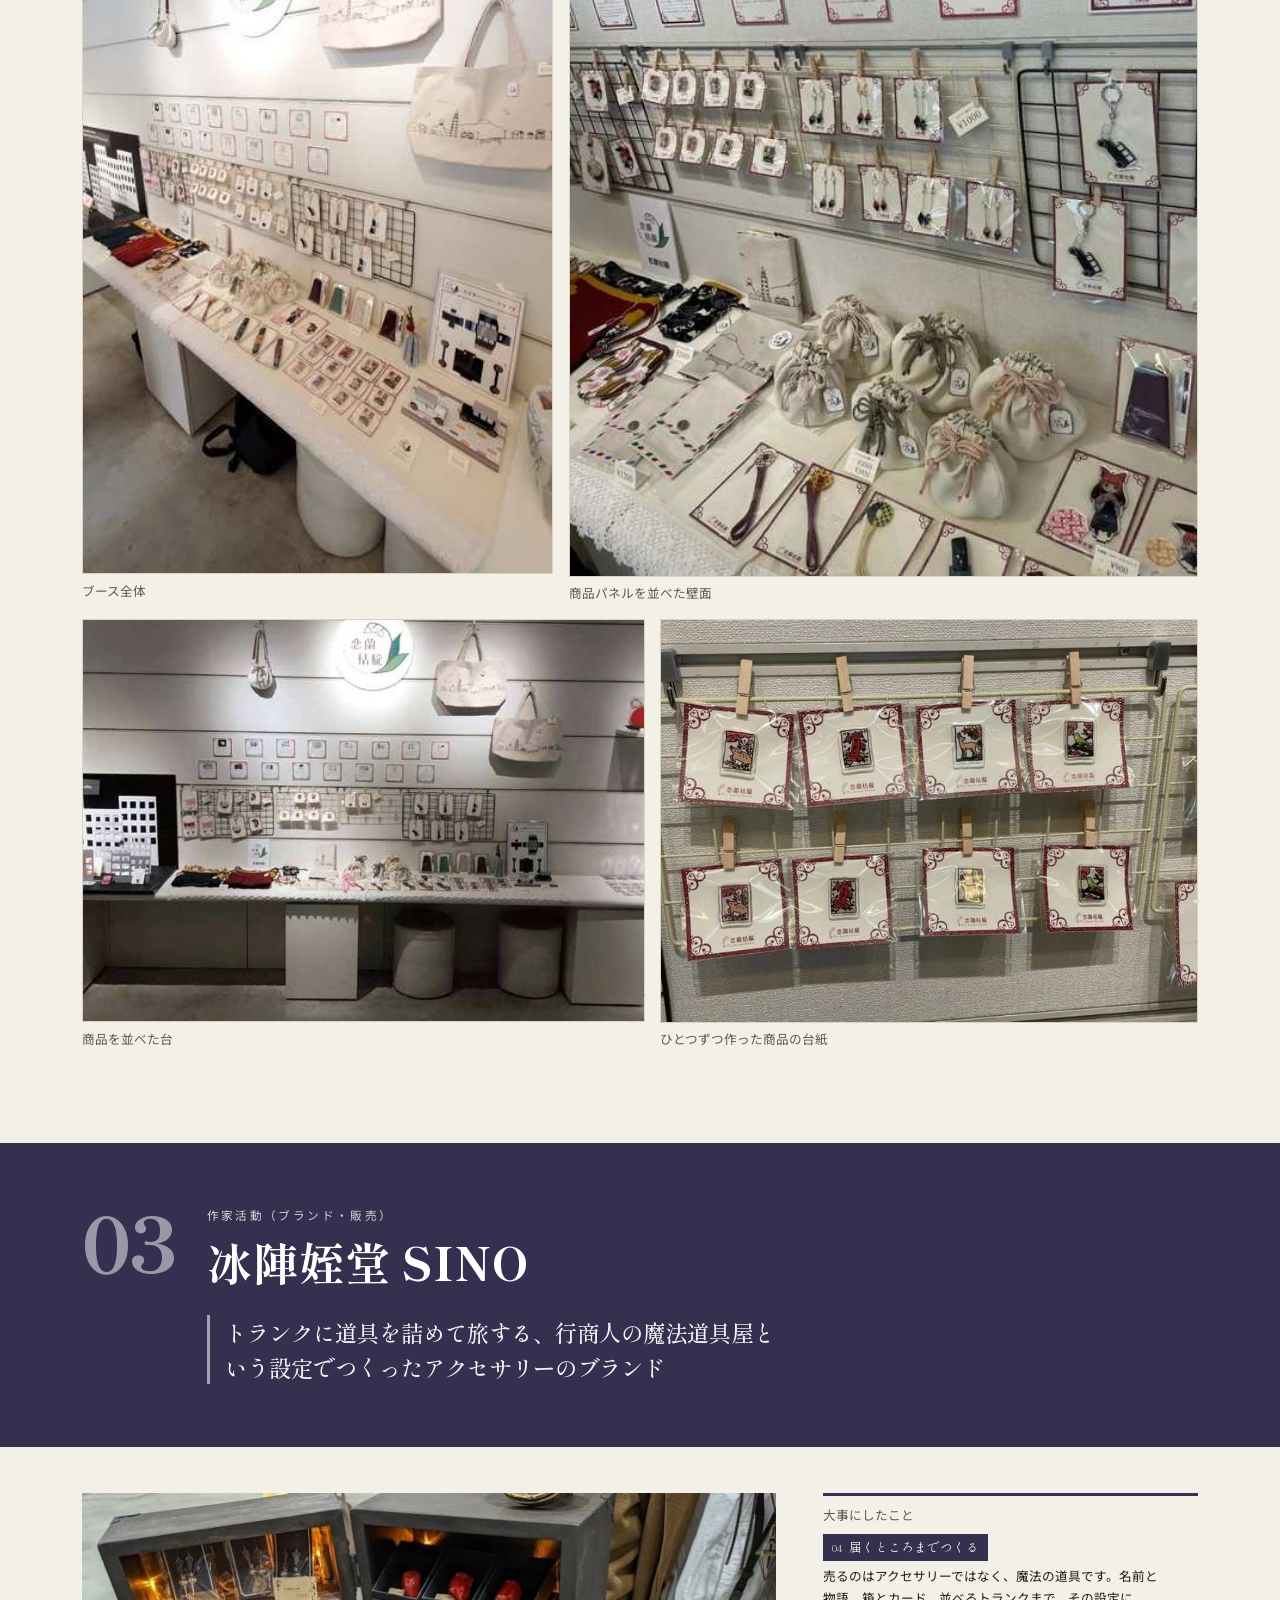
==== commit 7cee99d6: "自己紹介の締めを、つくる人と使う人をつなぐ話にする" ====
--- a/index-print.html
+++ b/index-print.html
@@ -37,7 +37,7 @@
       <h1 class="name" id="name">大浦 真</h1>
       <p class="name-en">Makoto Ooura</p>
       <p class="role">ブランディング／プロダクト／UIデザイン</p>
-      <p class="cover-intro">小さい頃から創作が好きで、イベントで出会った作家さんをきっかけに、ものづくりの世界に入りました。東京デザイナー学院でプロダクトデザインを学びながら作家活動を続け、人とのつながりの大切さを知りました。デザインを通して、人と人がつながるきっかけをつくりたいと考えています。</p>
+      <p class="cover-intro">小さい頃から創作が好きで、イベントで出会った作家さんをきっかけに、ものづくりの世界に入りました。東京デザイナー学院でプロダクトデザインを学びながら作家活動を続け、人とのつながりの大切さを知りました。デザインで、つくる人と使う人をつないでいきたいです。</p>
       <p class="cover-note">掲載作品は、専門学校在学中（2021〜2023年）に制作したものです。</p>
       <dl class="contact">
         <dt>メール</dt>
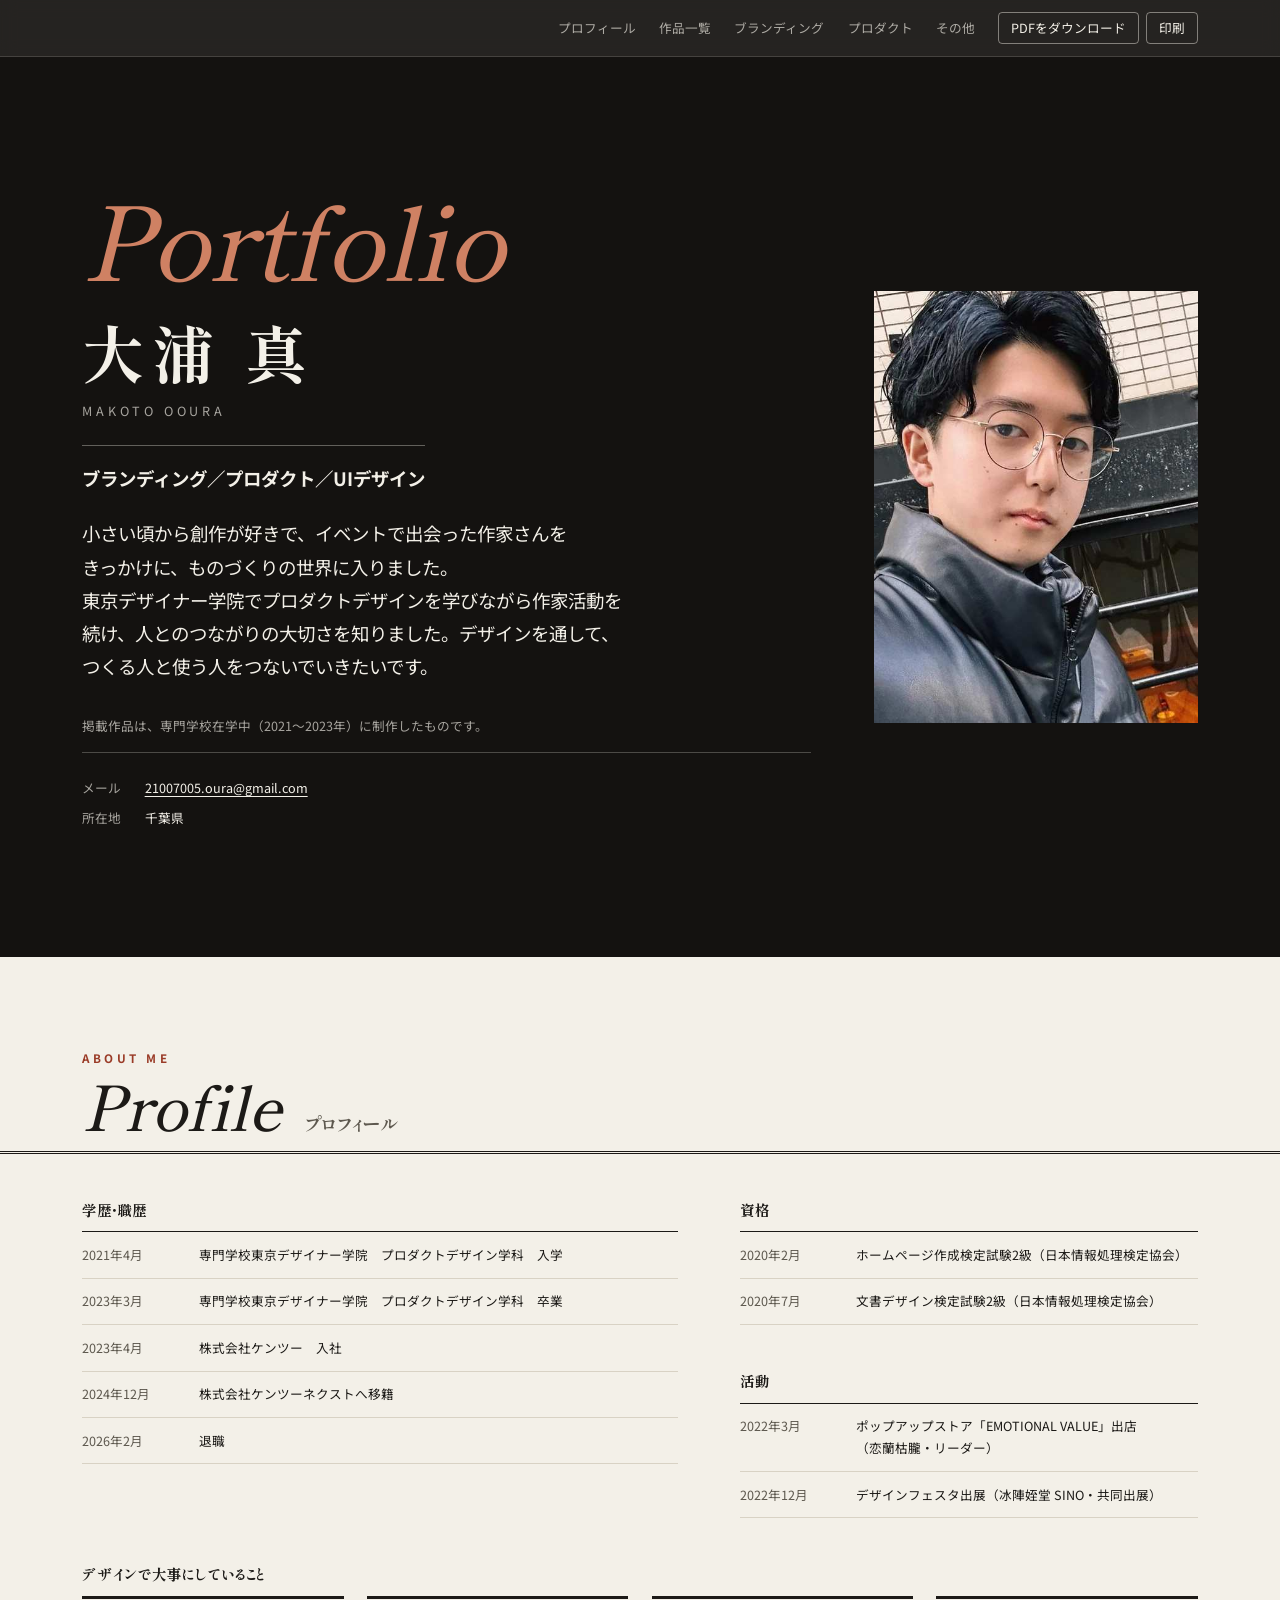
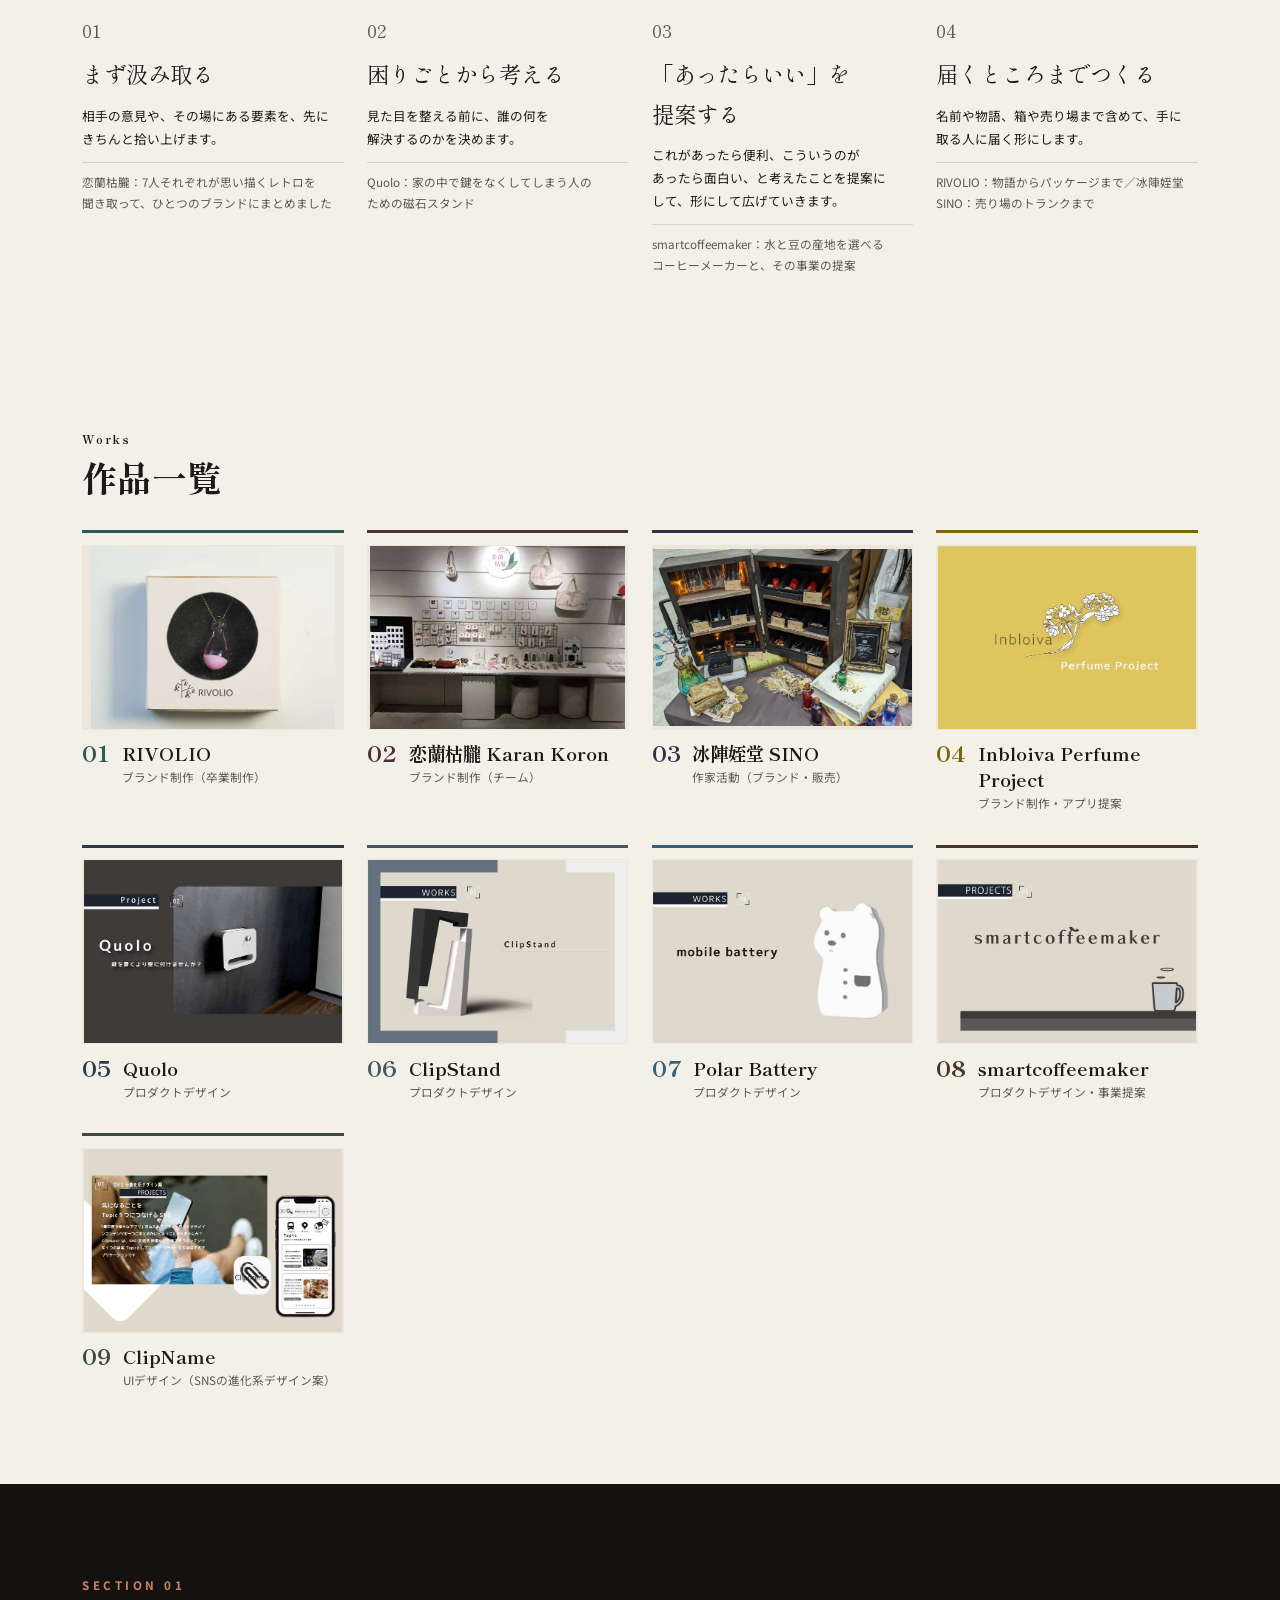
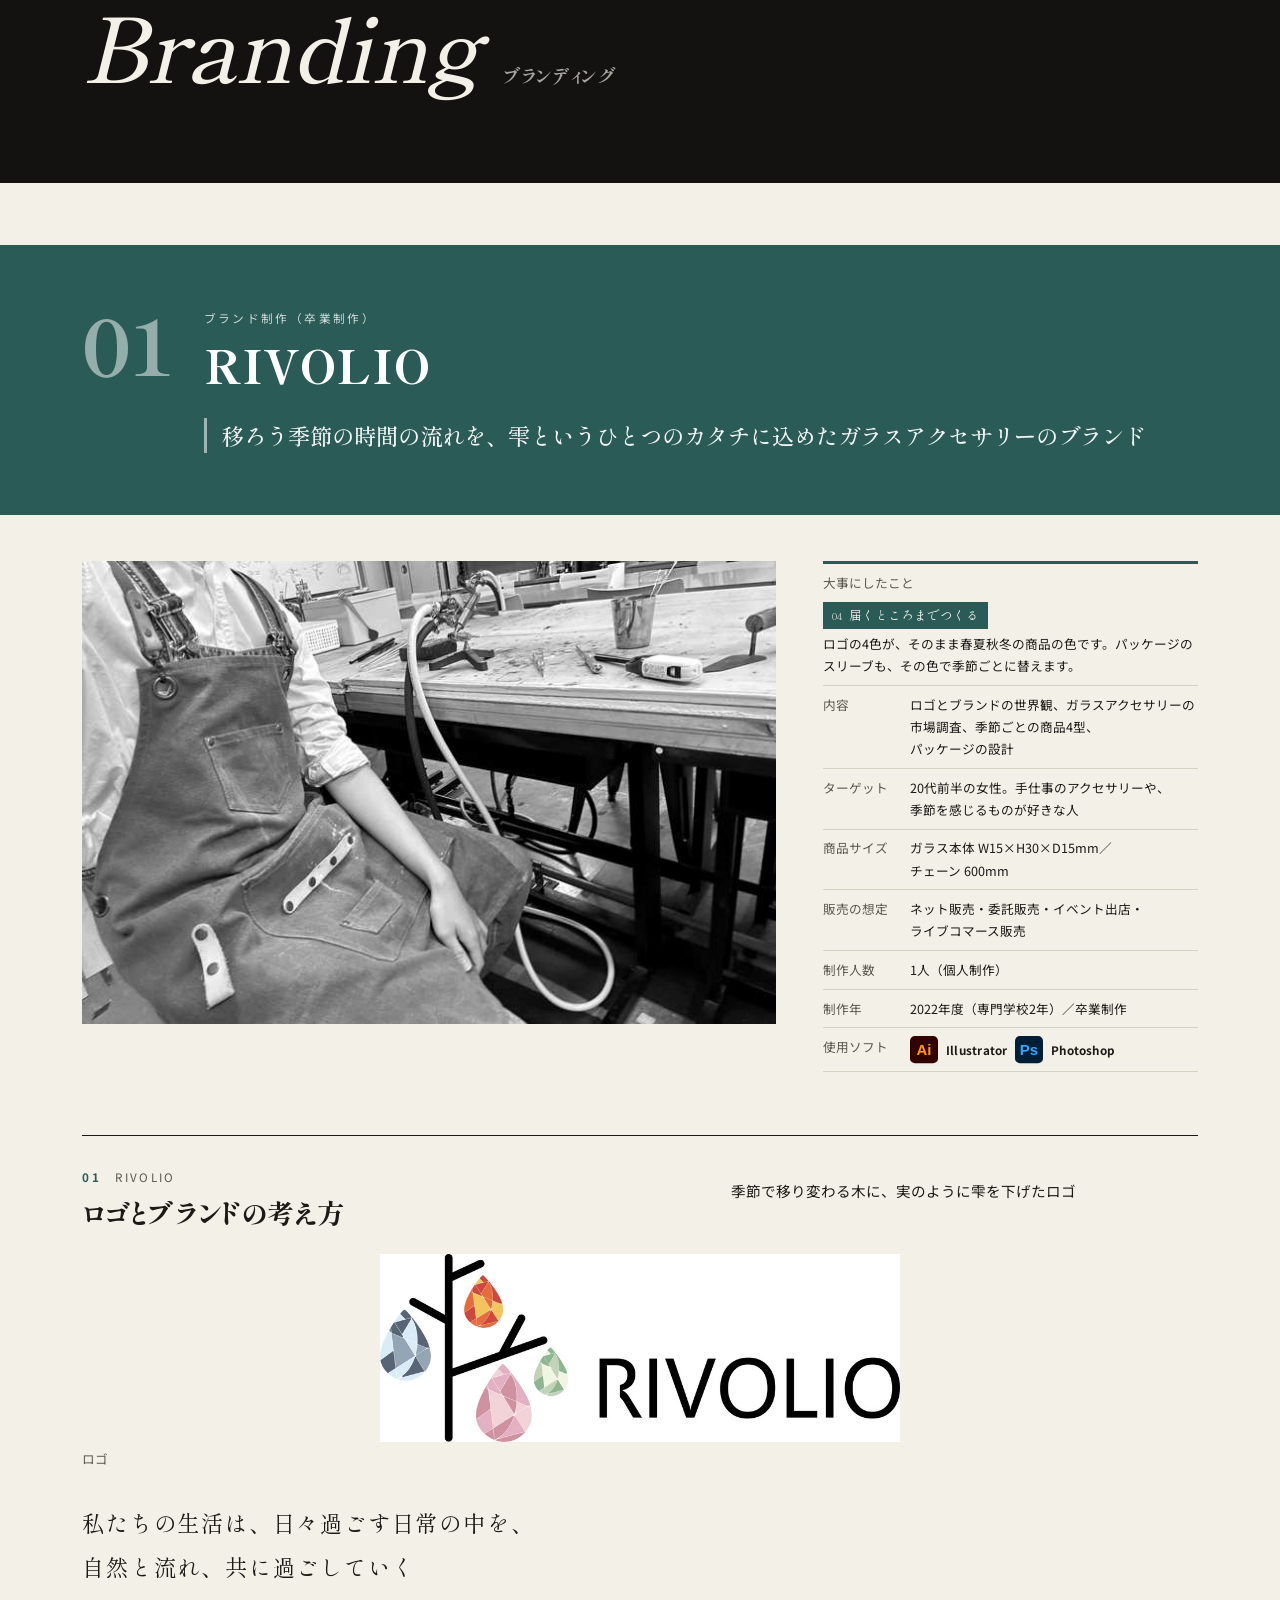
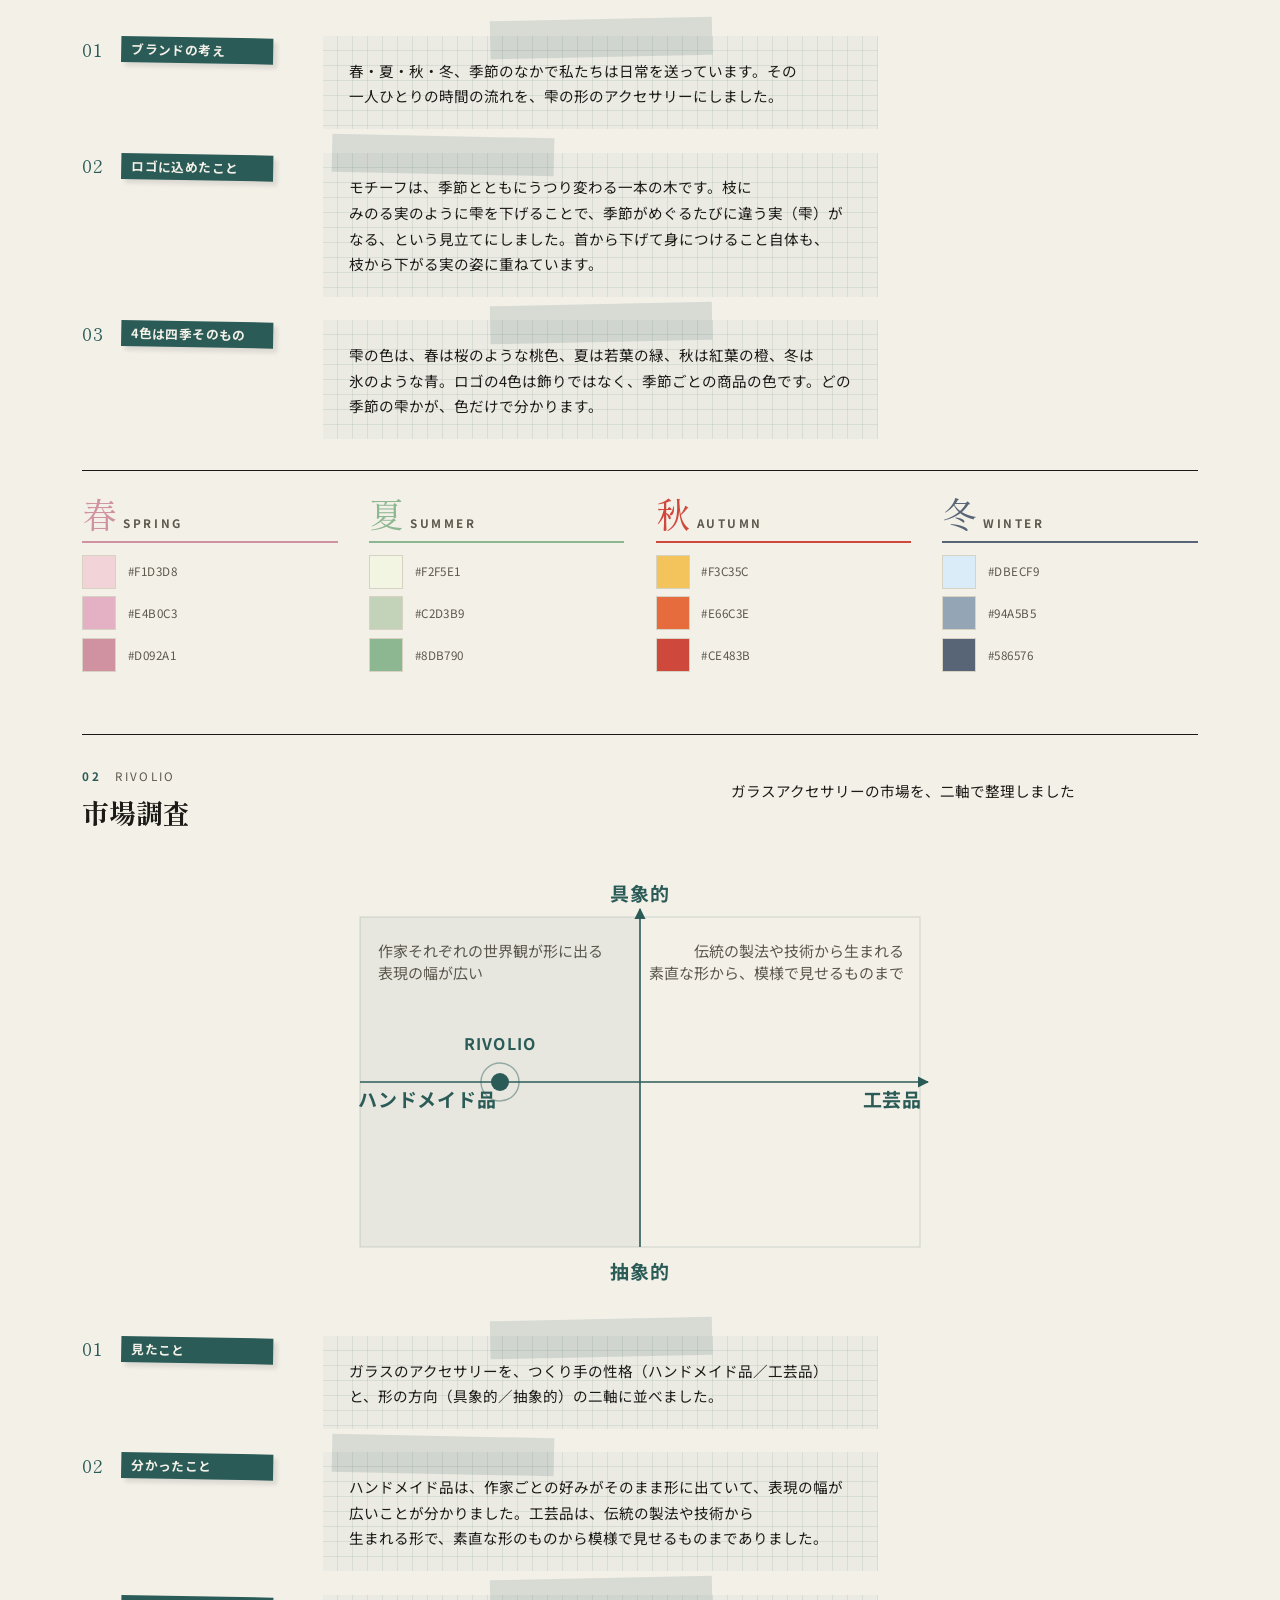
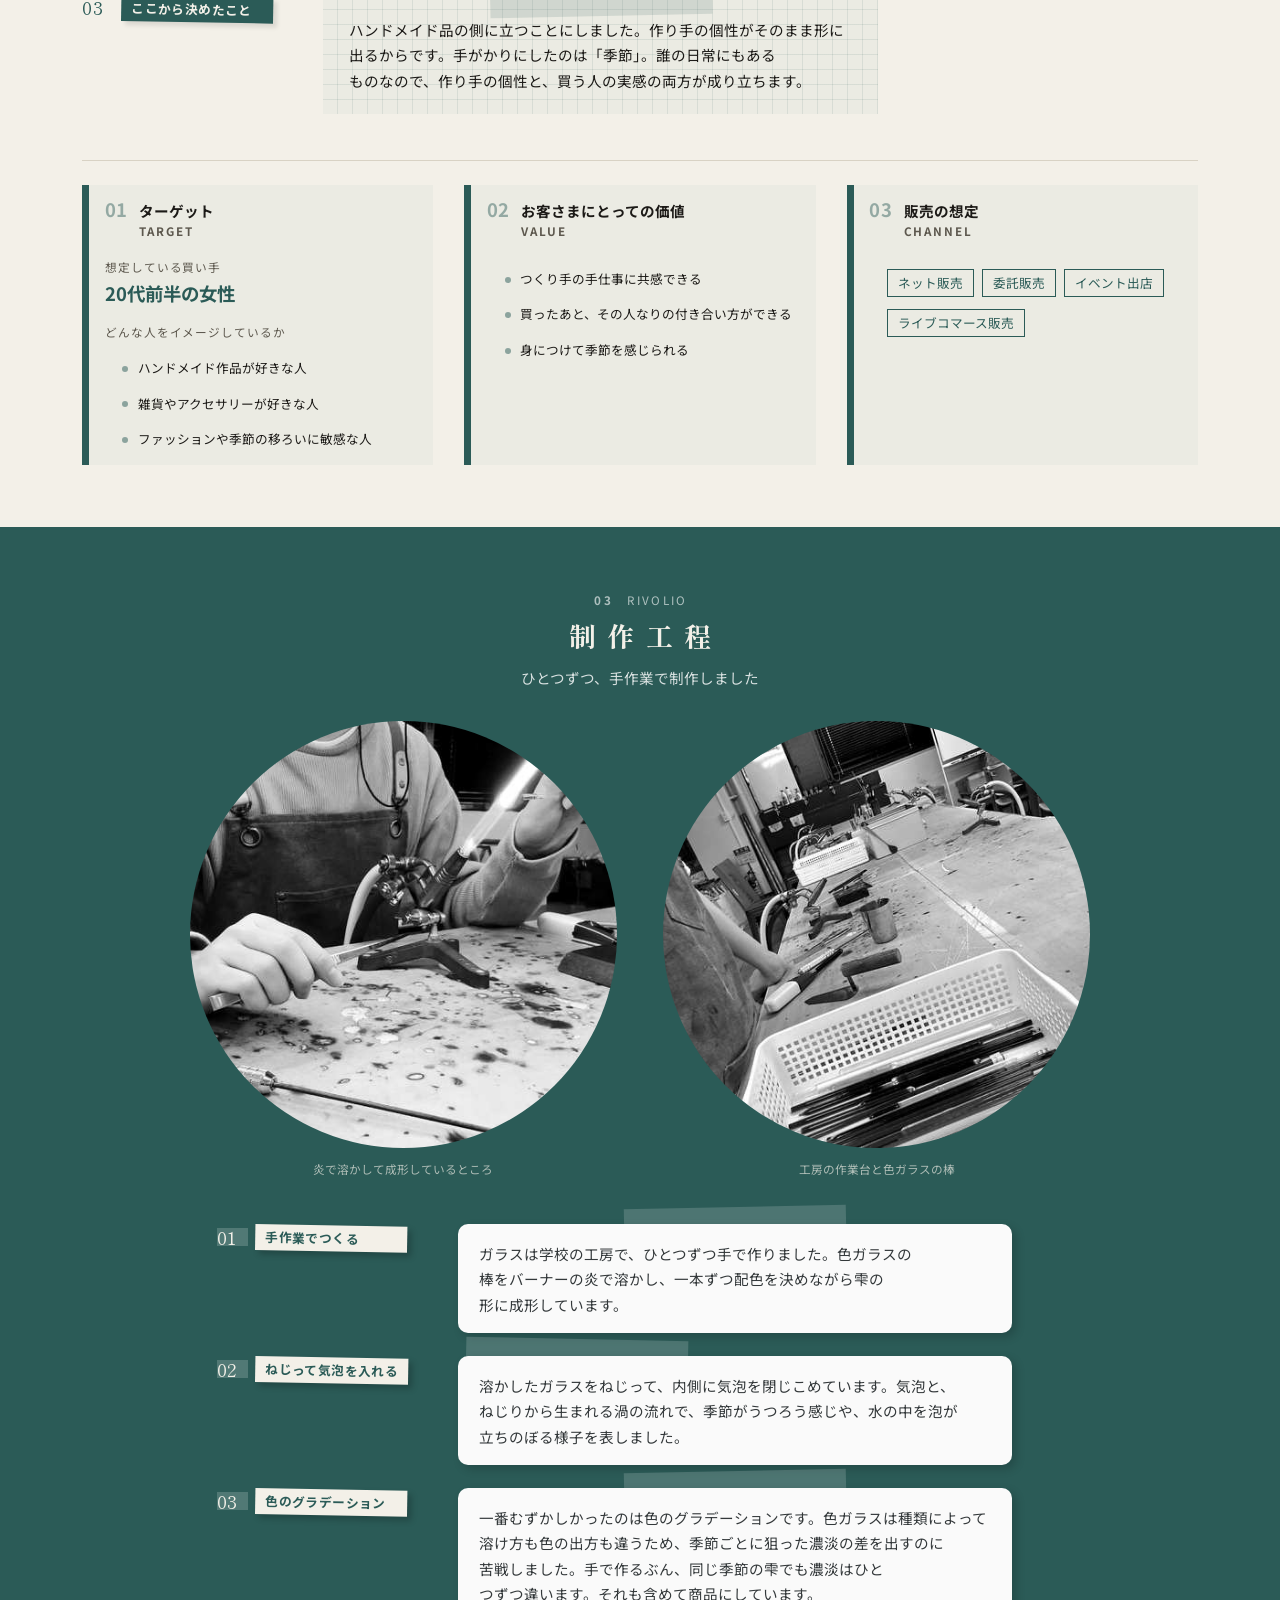
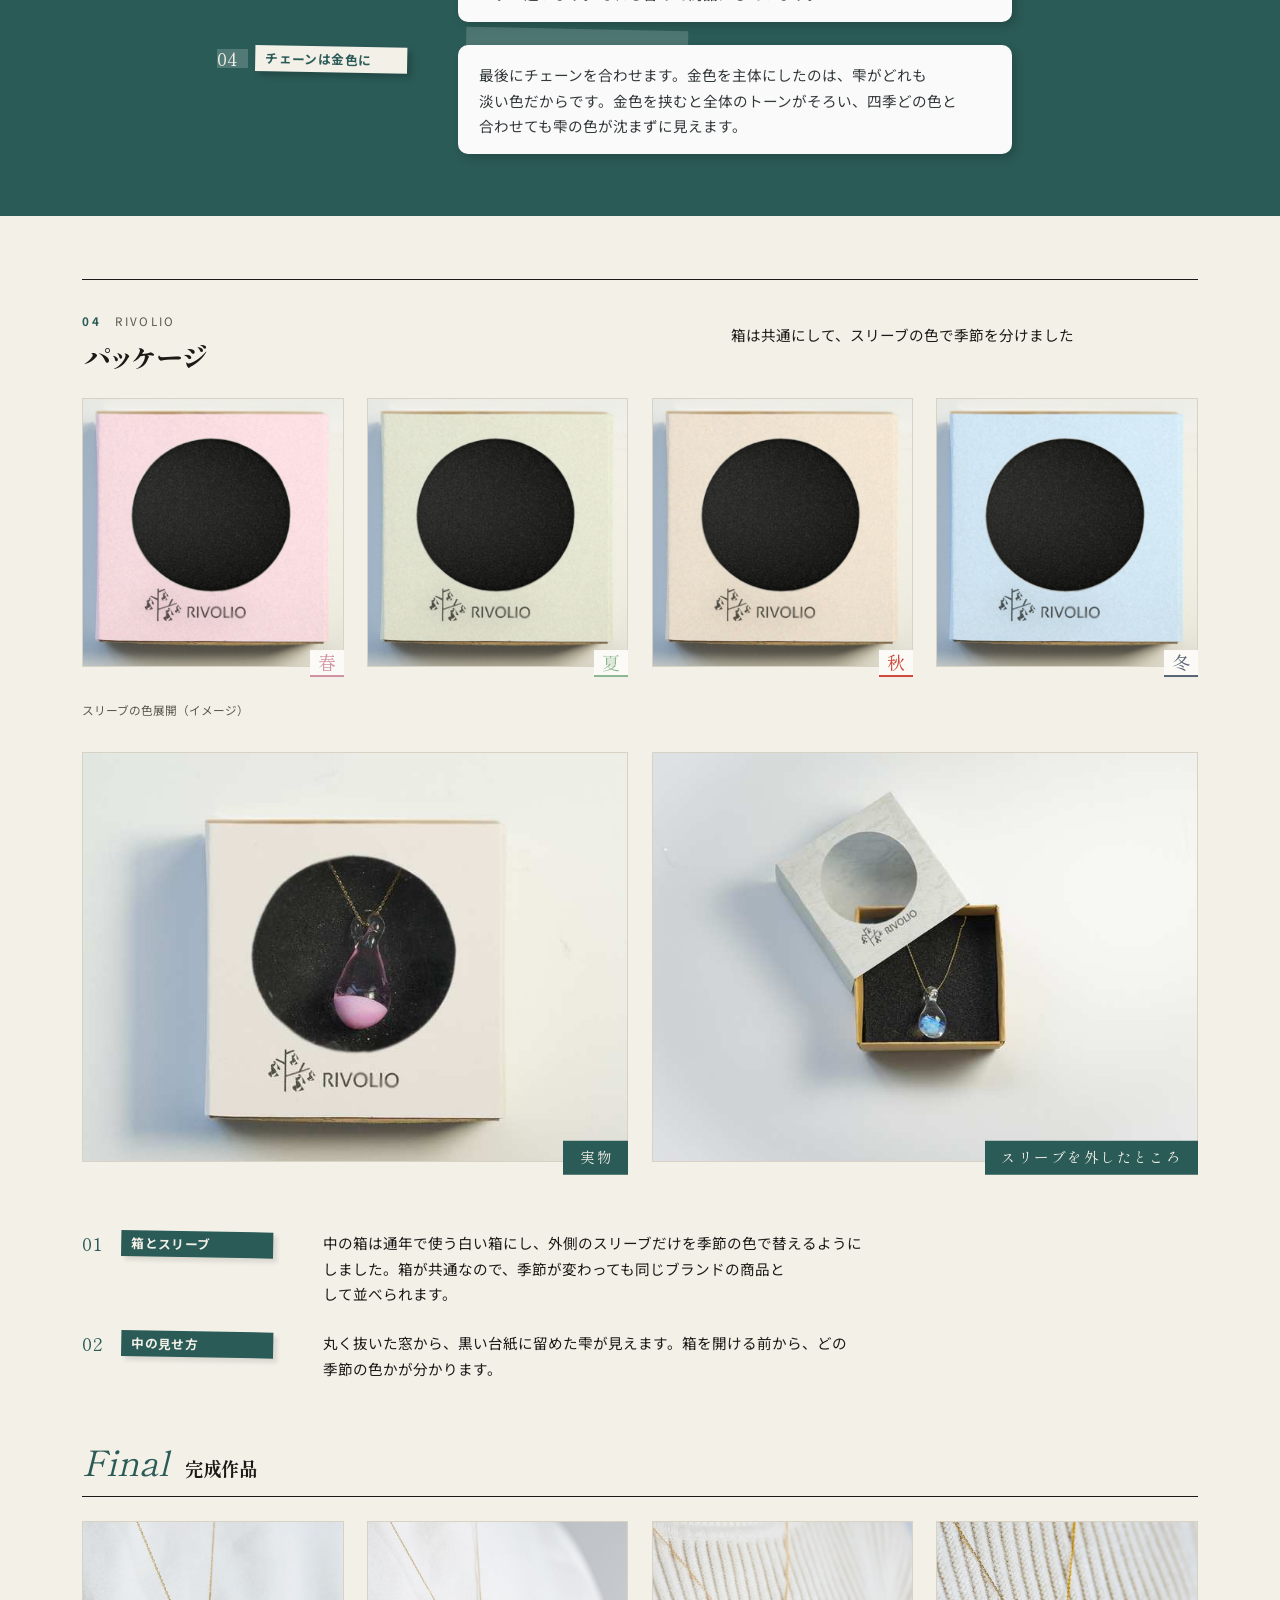
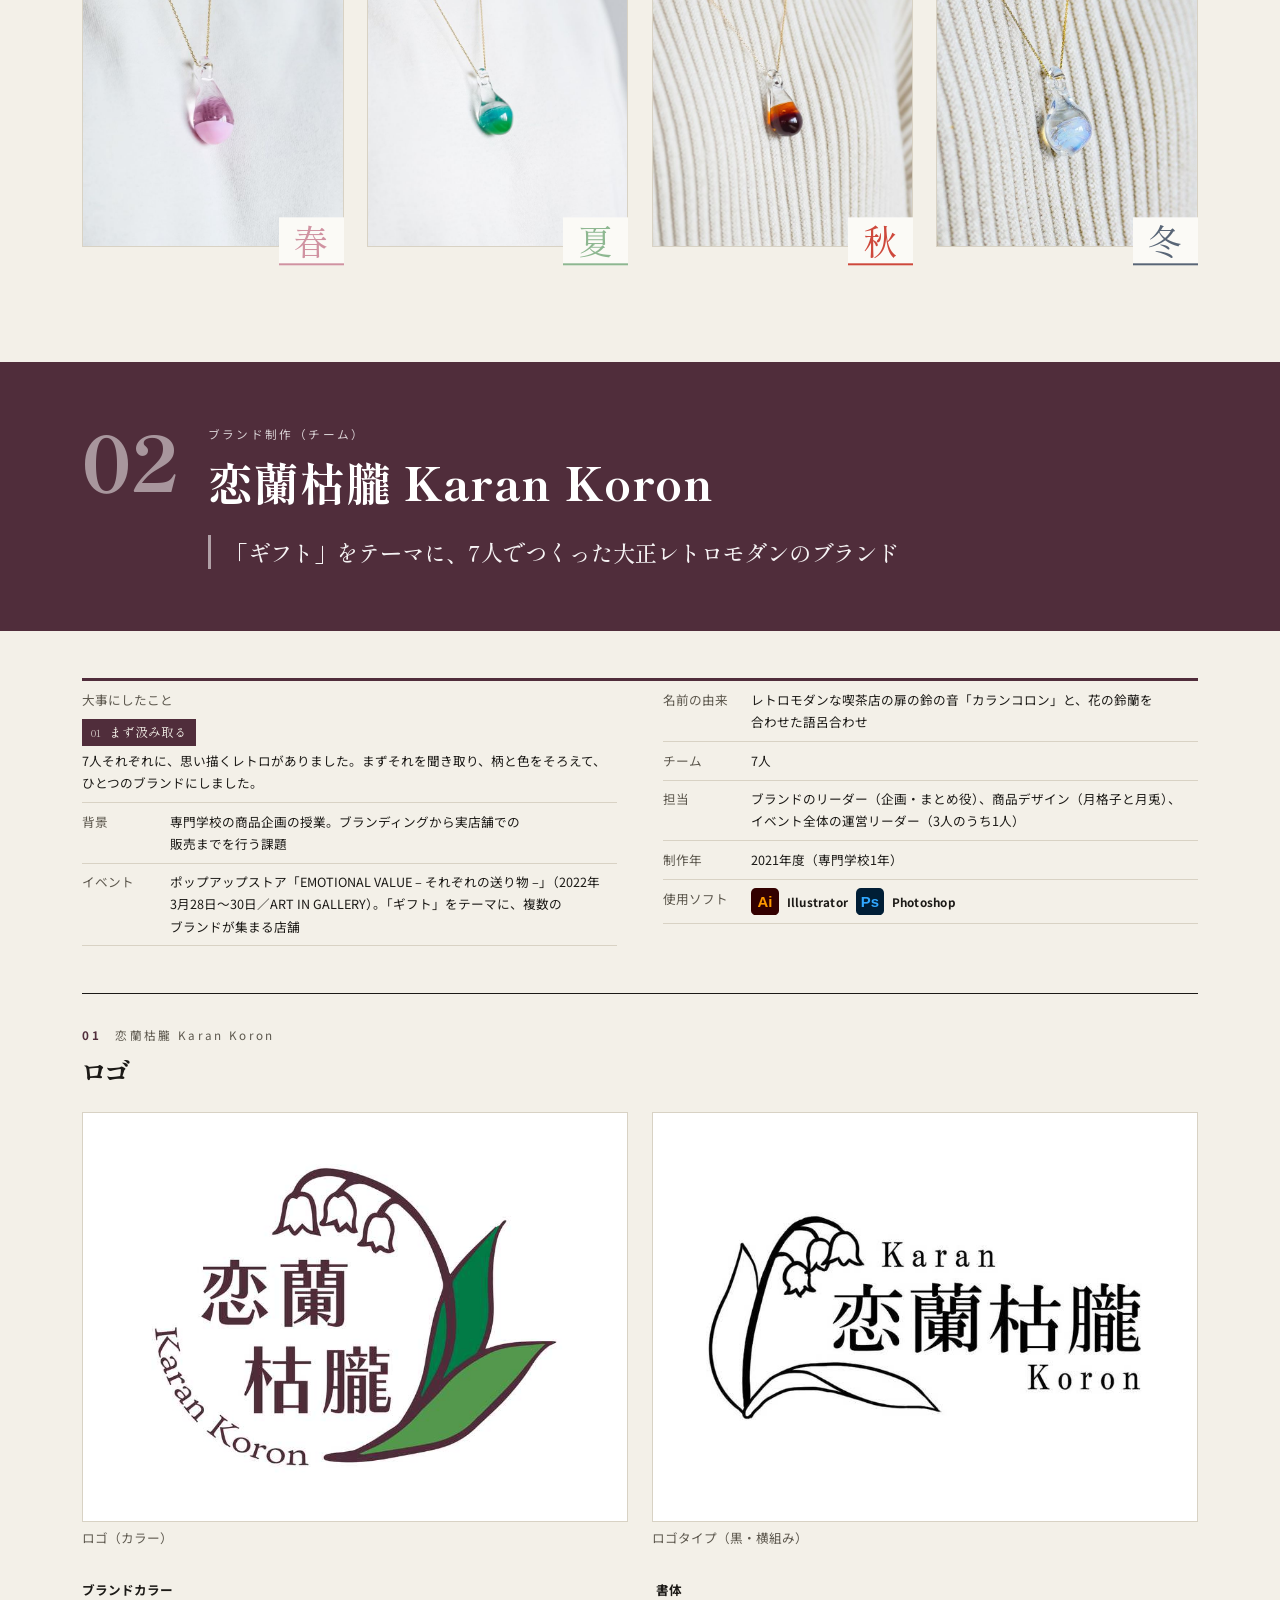
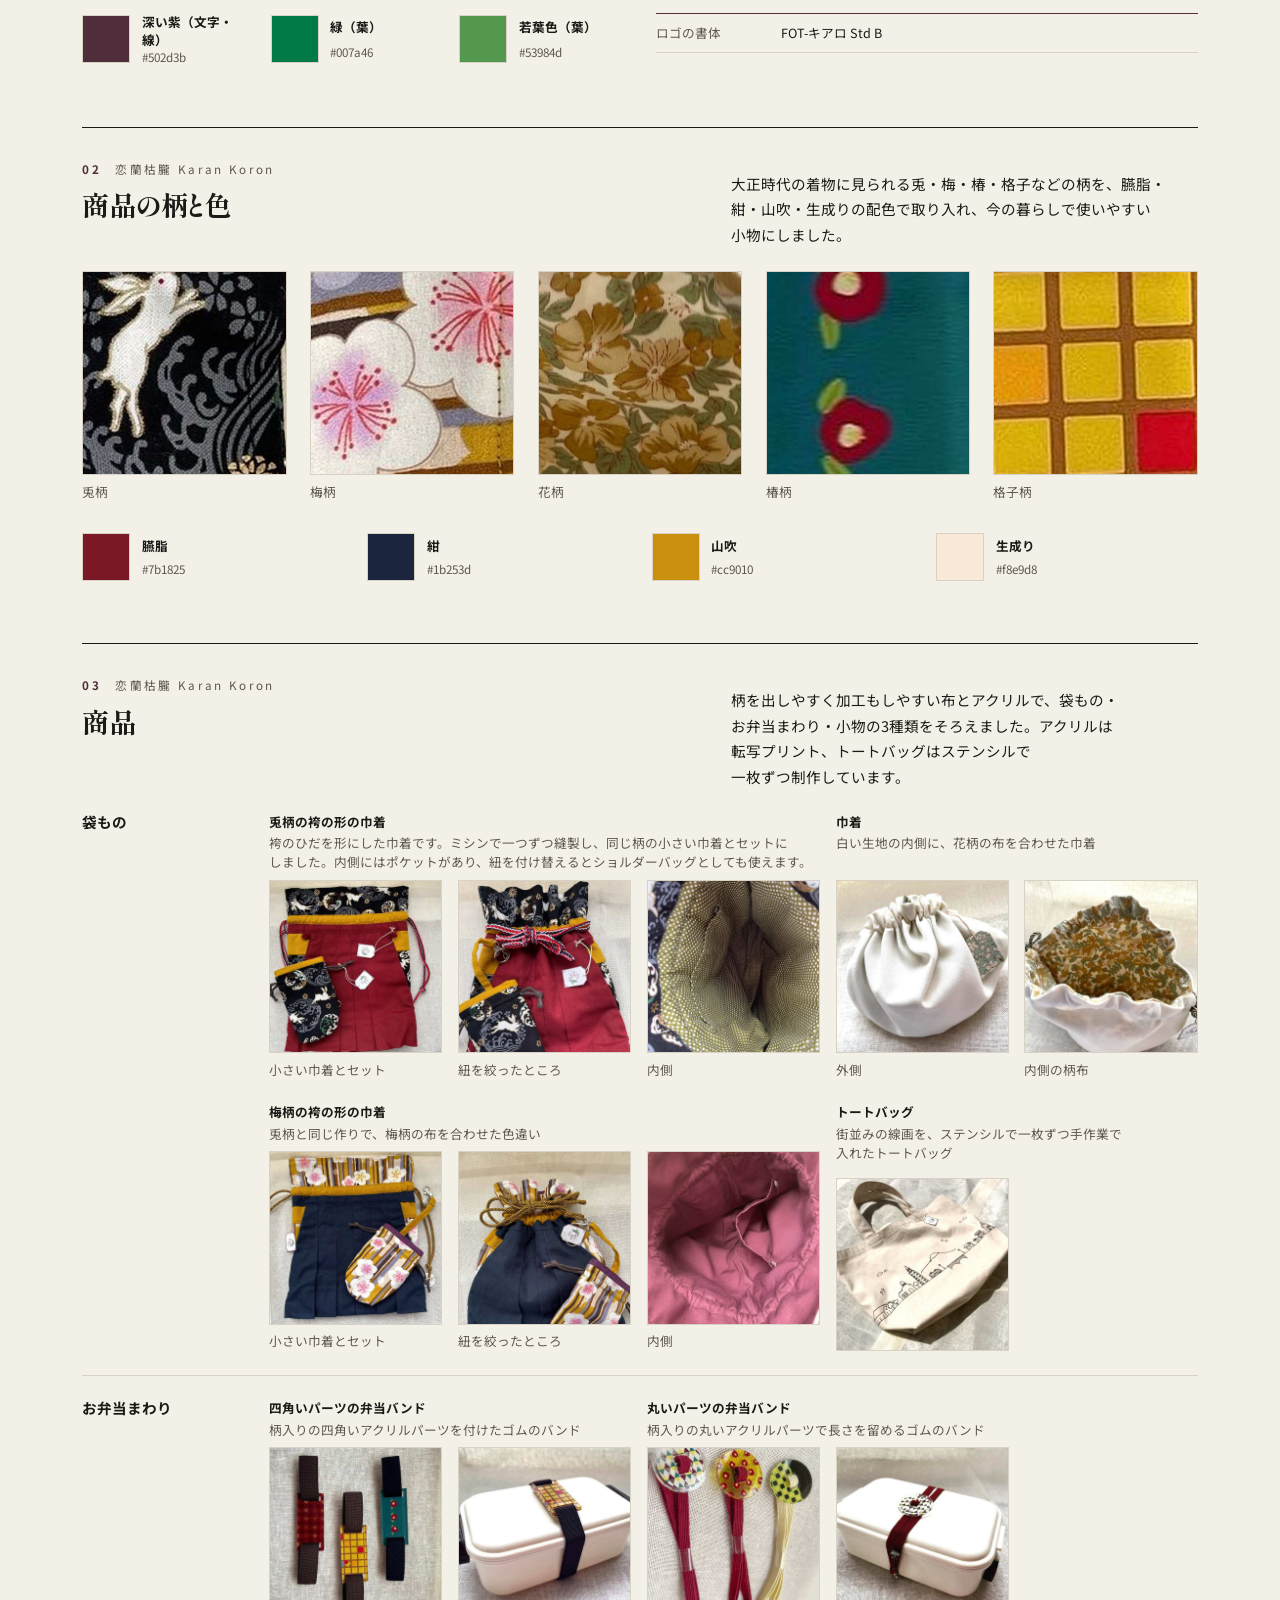
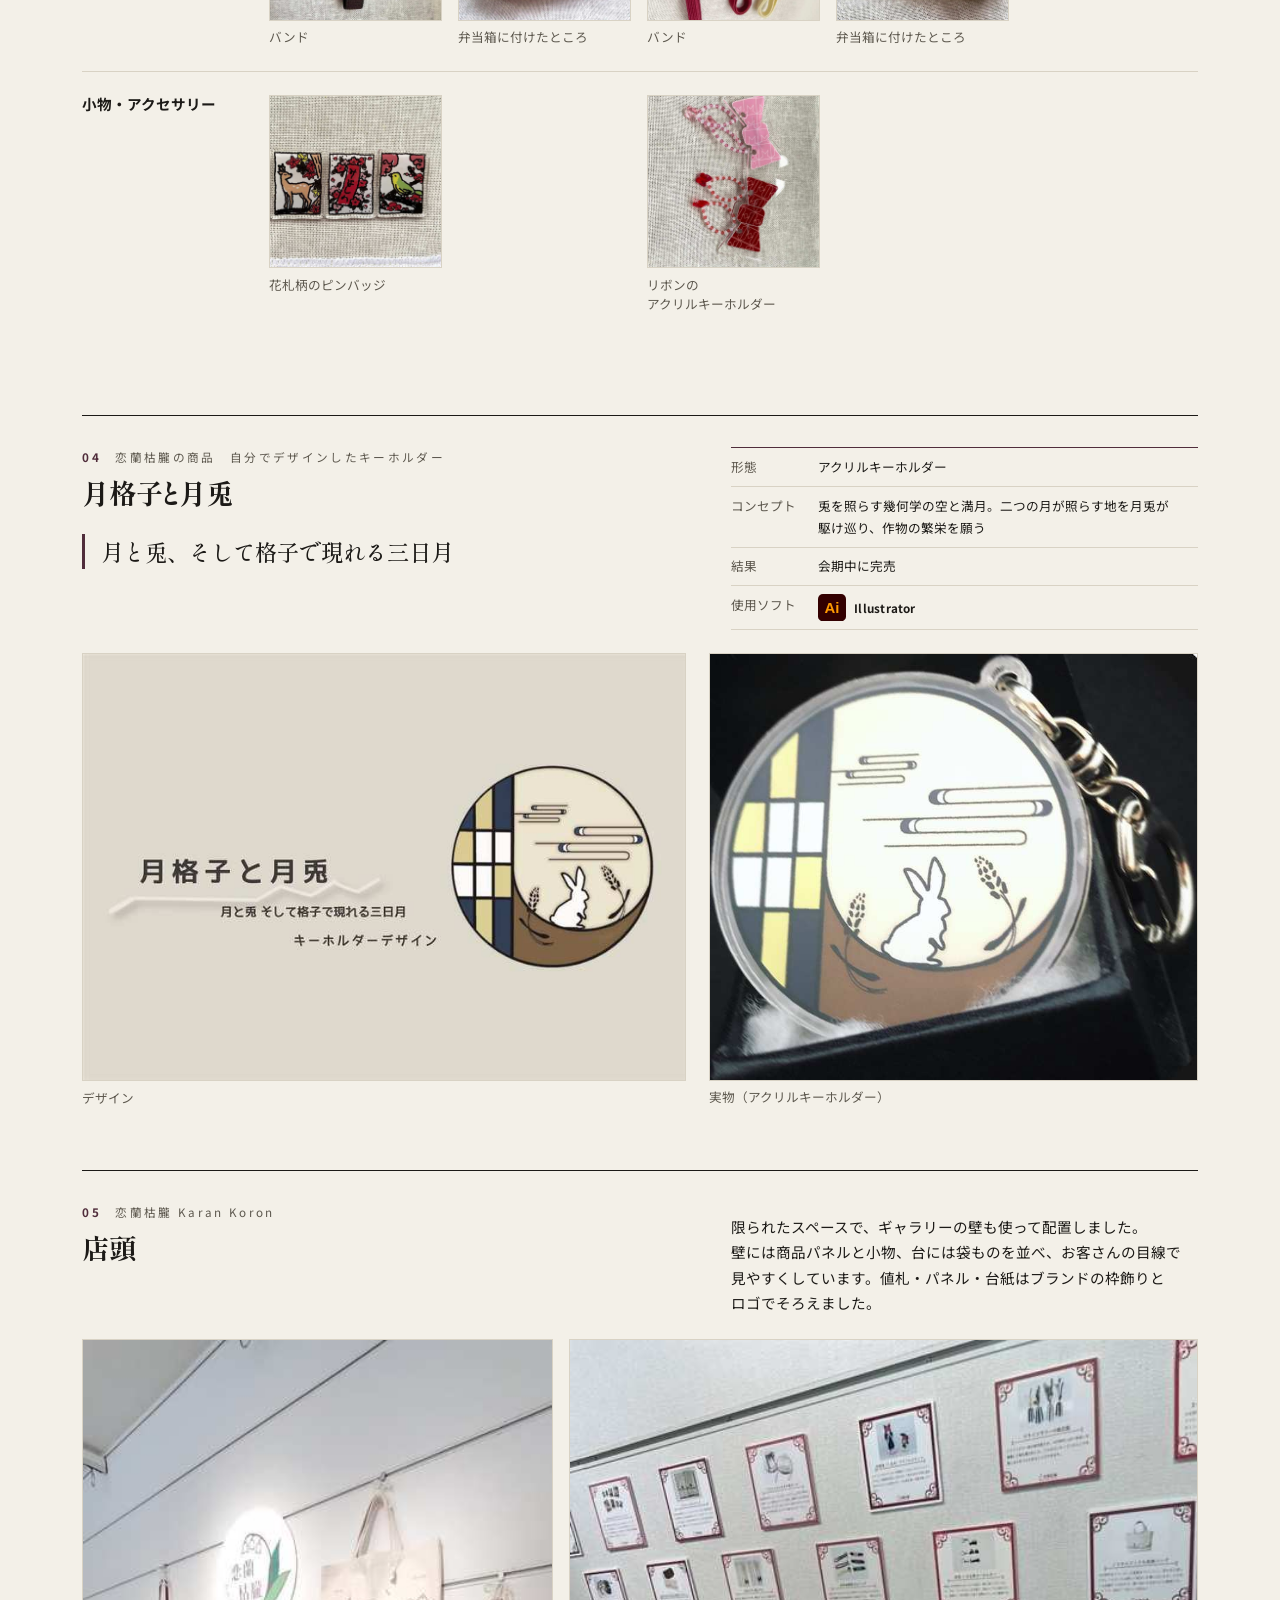
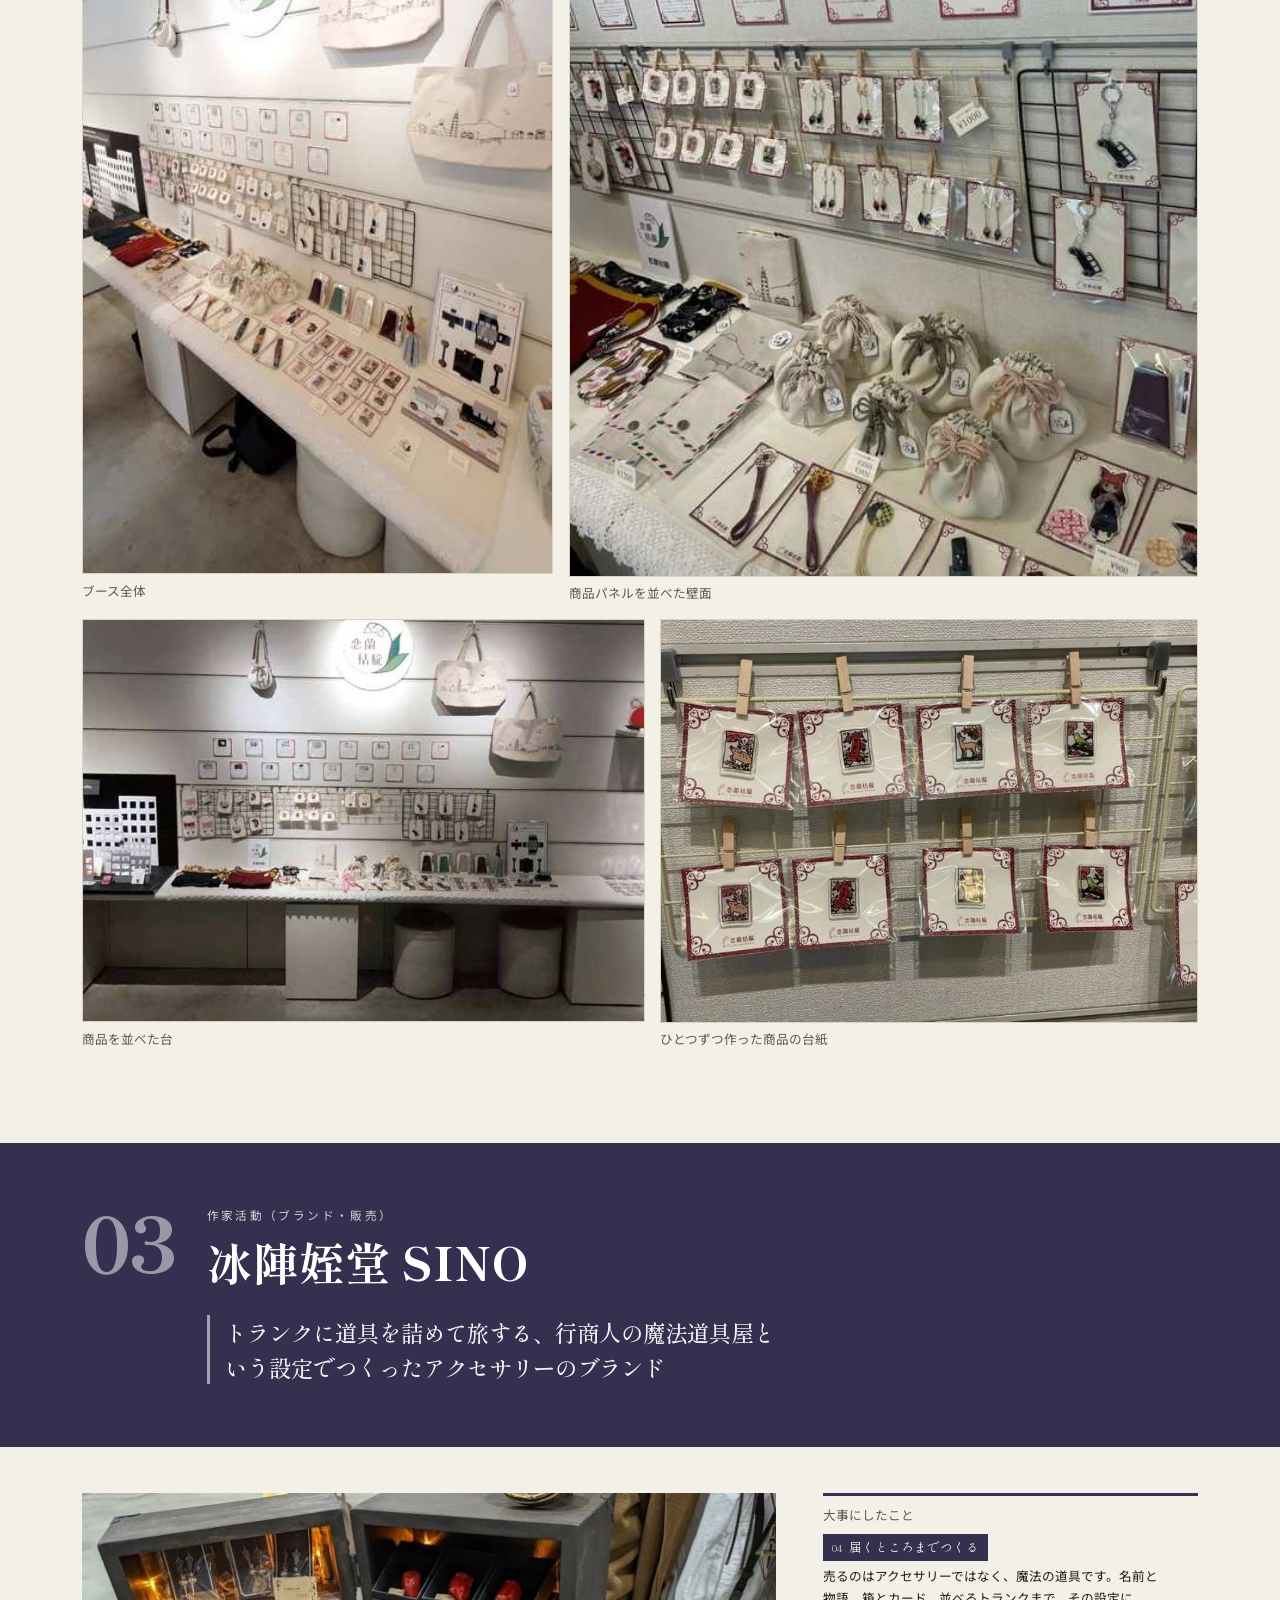
==== commit 1ce53d12: "自己紹介の締めを「デザインを通して」に戻す" ====
--- a/index-print.html
+++ b/index-print.html
@@ -37,7 +37,7 @@
       <h1 class="name" id="name">大浦 真</h1>
       <p class="name-en">Makoto Ooura</p>
       <p class="role">ブランディング／プロダクト／UIデザイン</p>
-      <p class="cover-intro">小さい頃から創作が好きで、イベントで出会った作家さんをきっかけに、ものづくりの世界に入りました。東京デザイナー学院でプロダクトデザインを学びながら作家活動を続け、人とのつながりの大切さを知りました。デザインで、つくる人と使う人をつないでいきたいです。</p>
+      <p class="cover-intro">小さい頃から創作が好きで、イベントで出会った作家さんをきっかけに、ものづくりの世界に入りました。東京デザイナー学院でプロダクトデザインを学びながら作家活動を続け、人とのつながりの大切さを知りました。デザインを通して、つくる人と使う人をつないでいきたいです。</p>
       <p class="cover-note">掲載作品は、専門学校在学中（2021〜2023年）に制作したものです。</p>
       <dl class="contact">
         <dt>メール</dt>
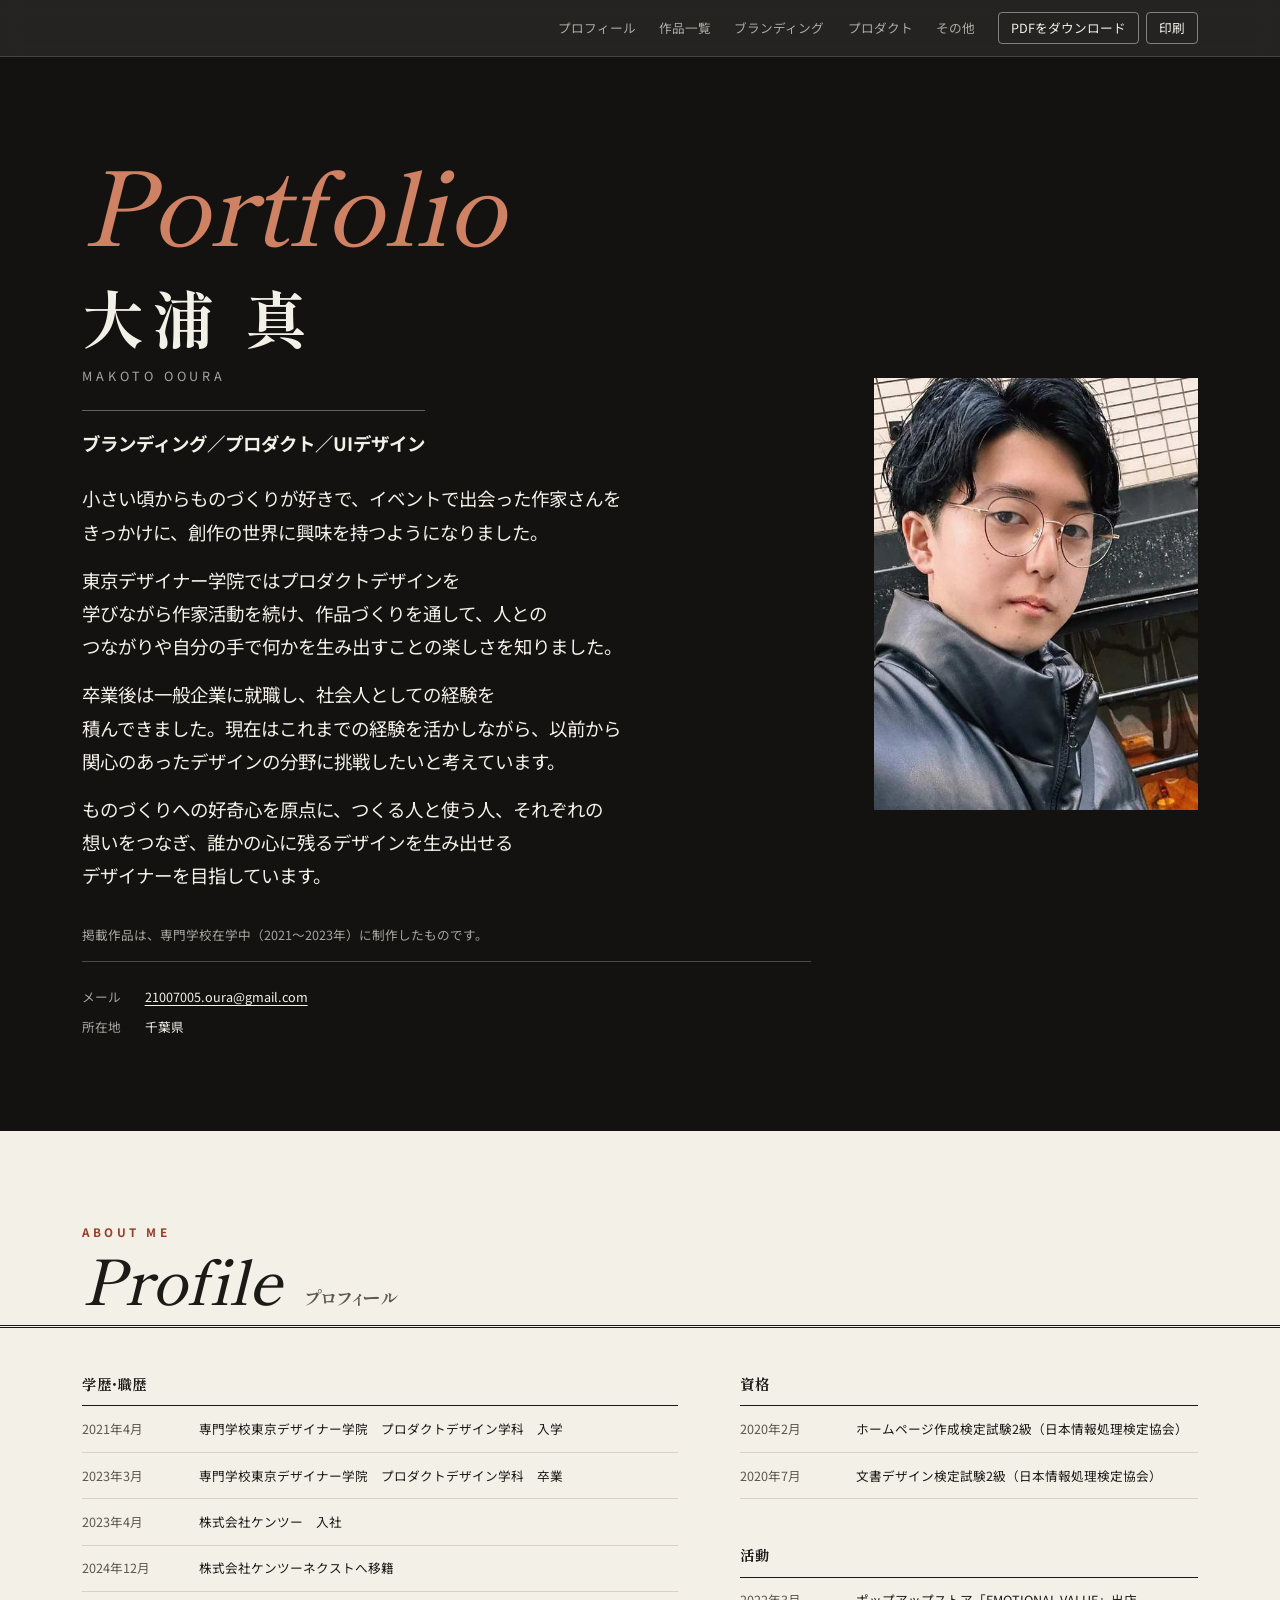
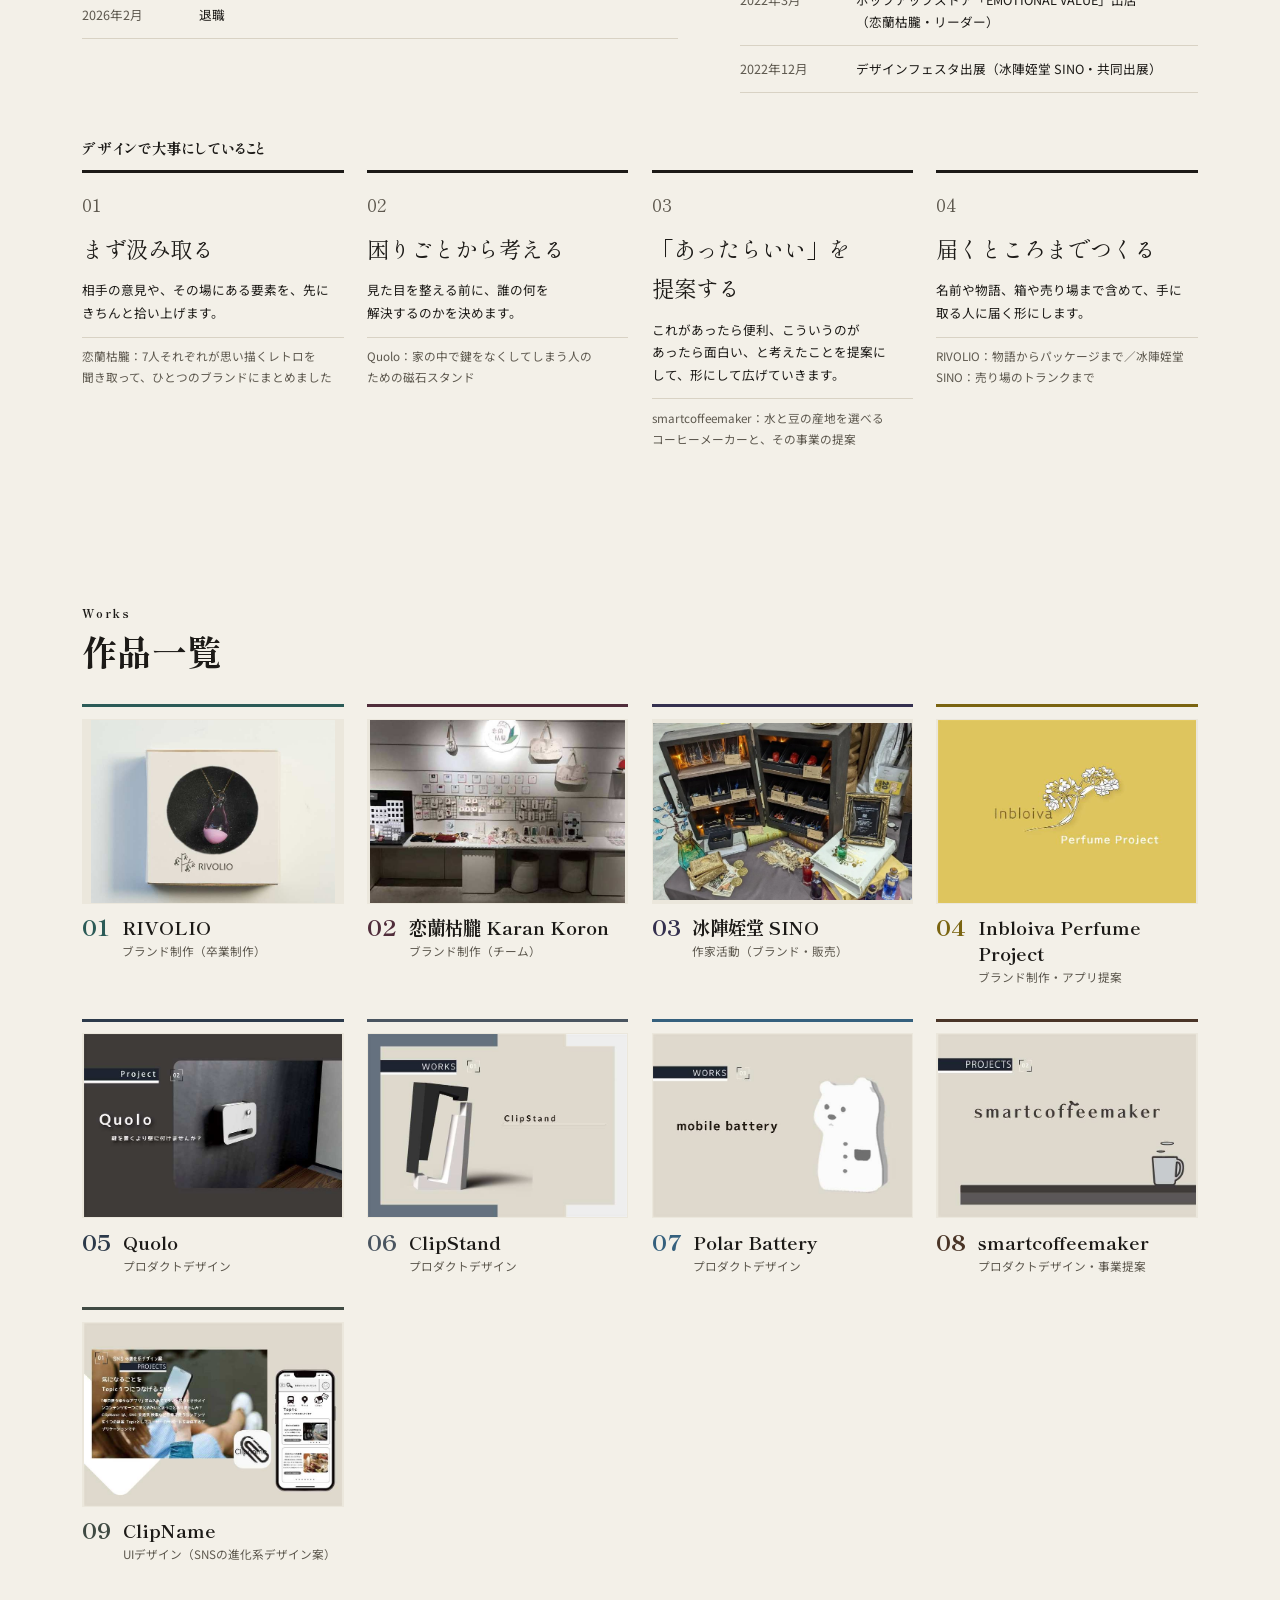
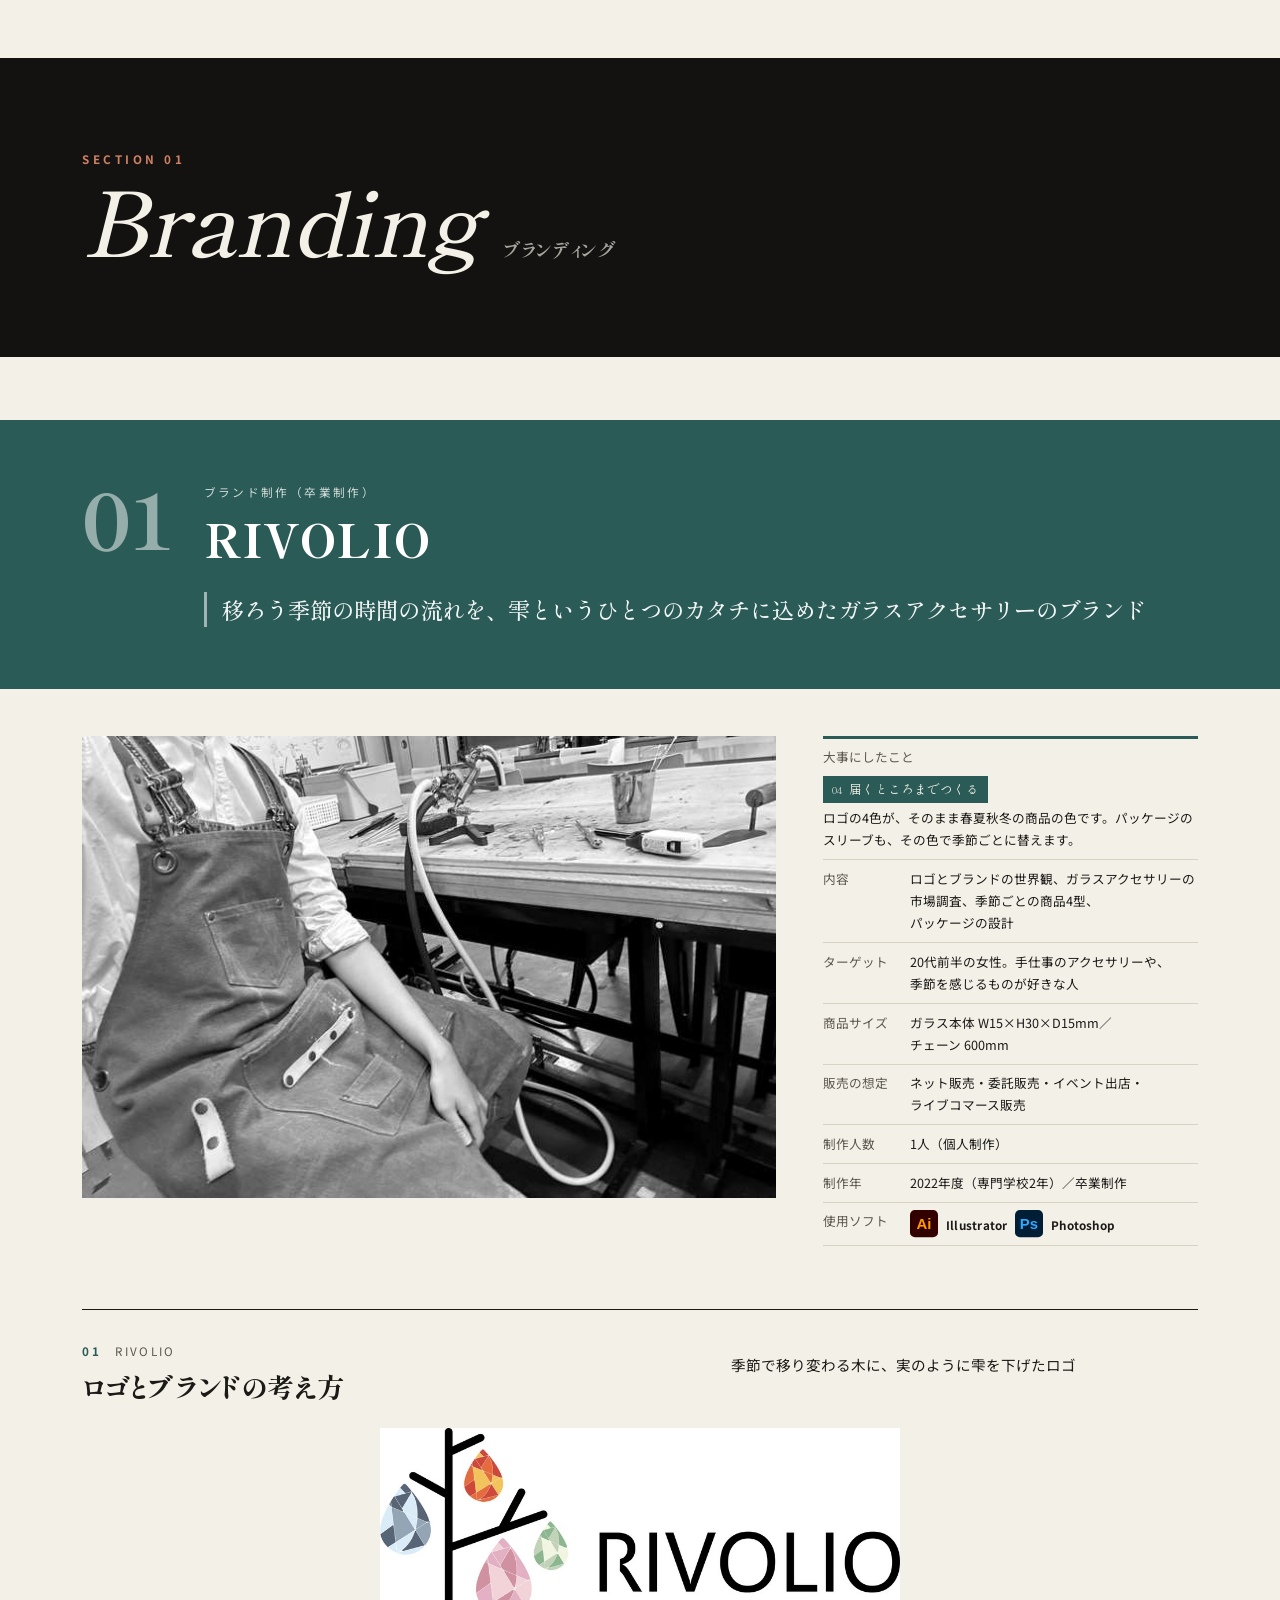
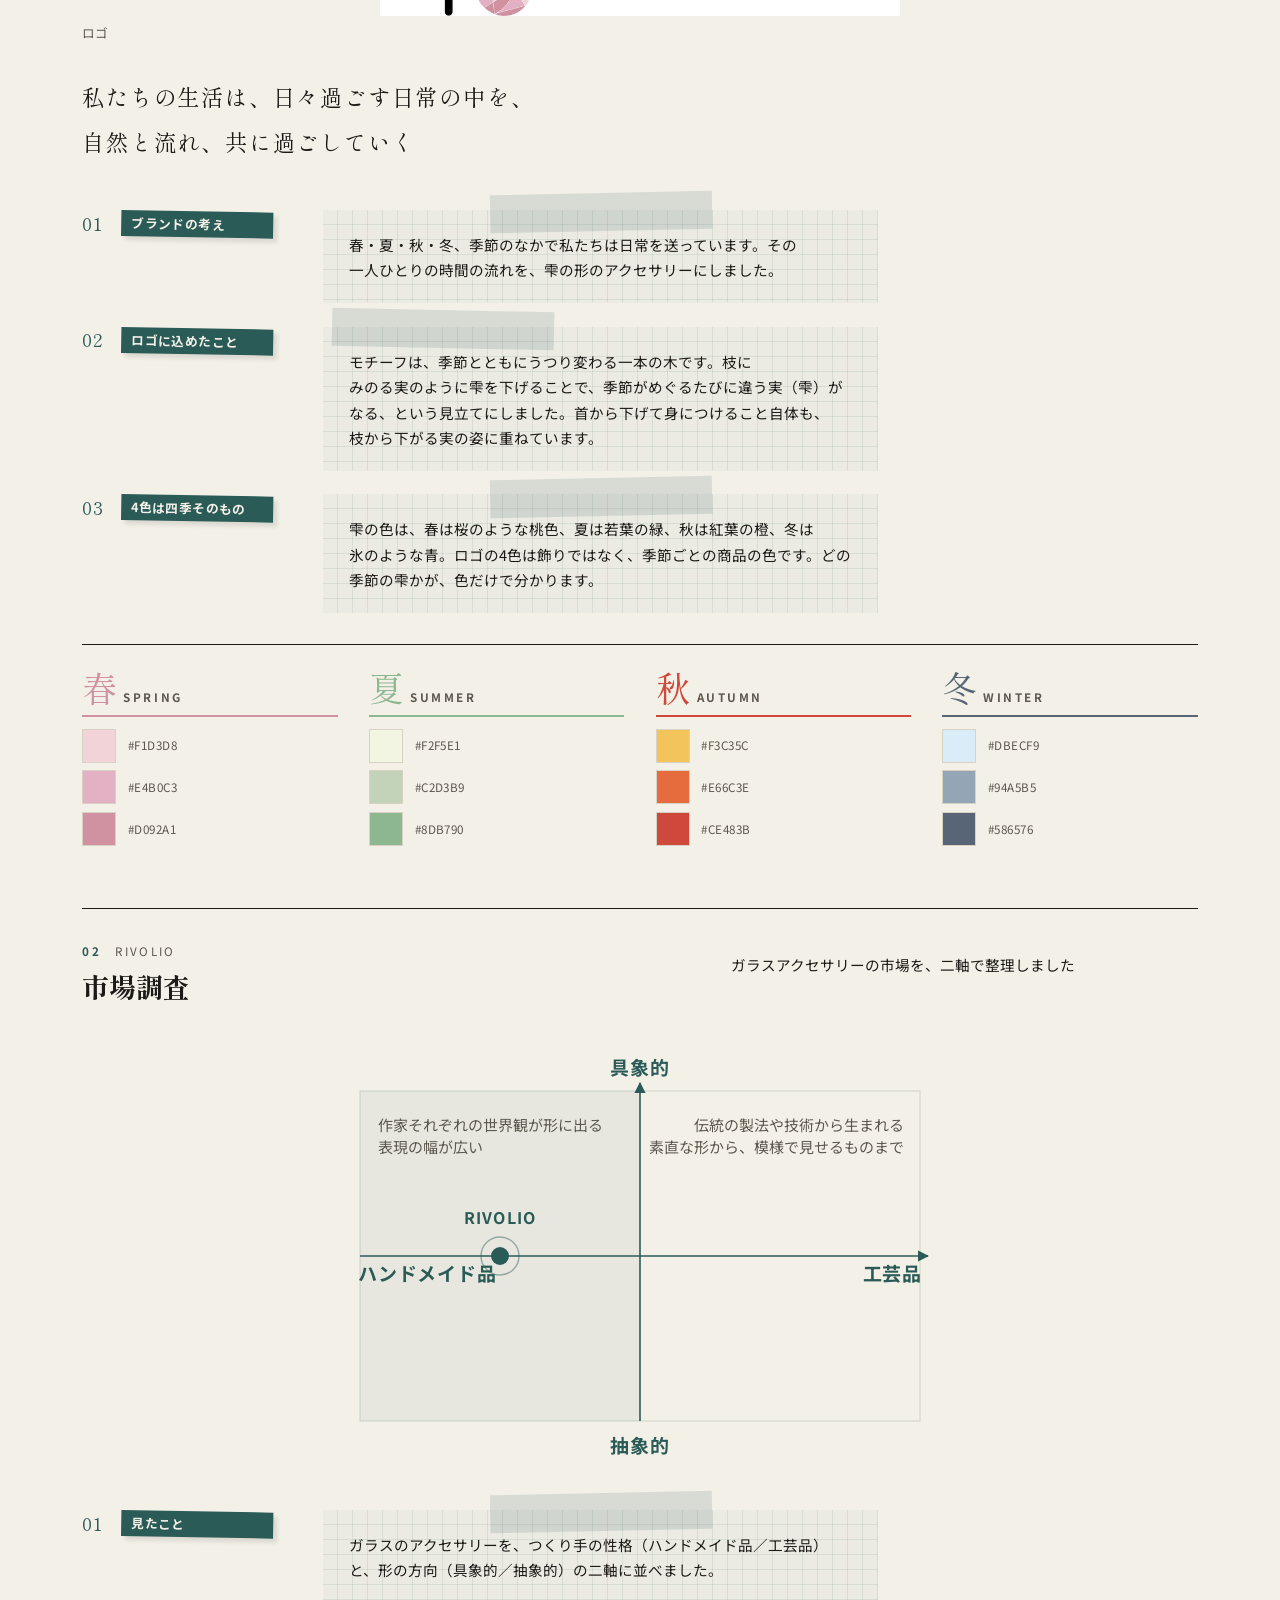
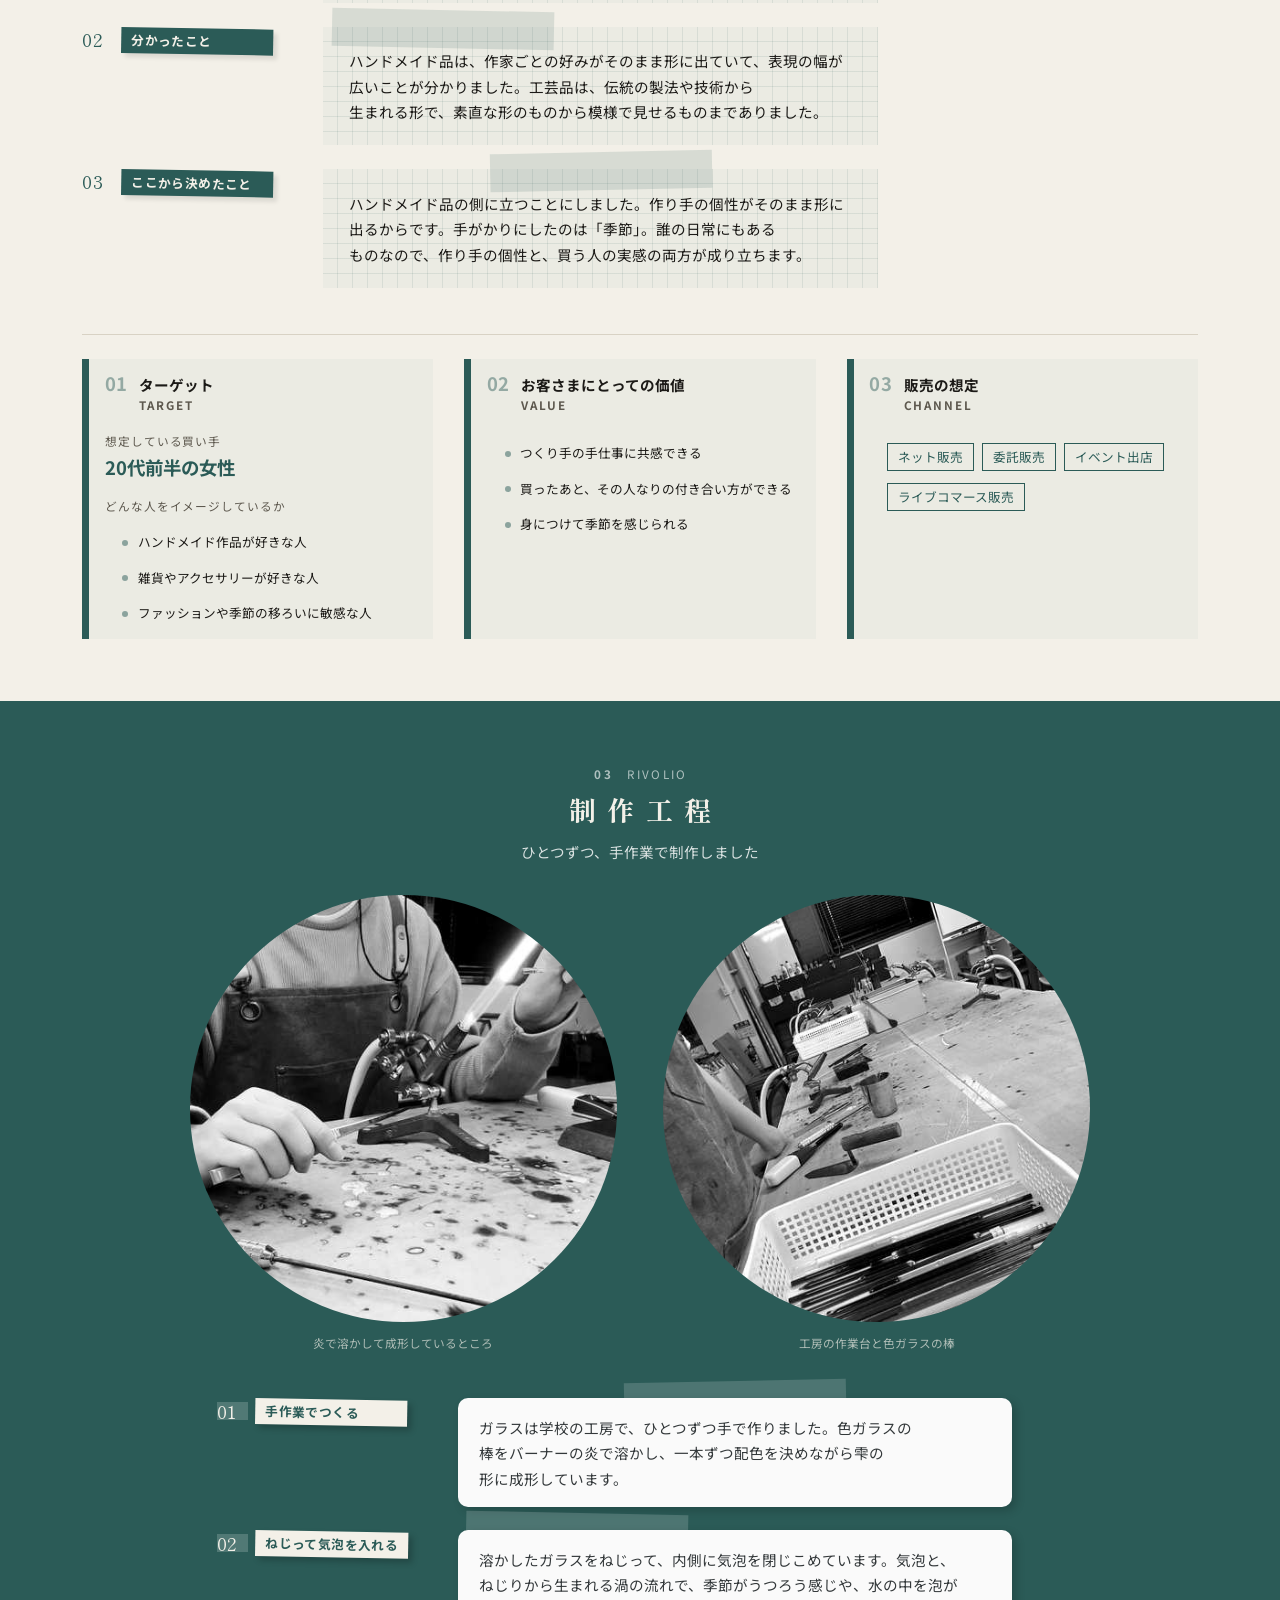
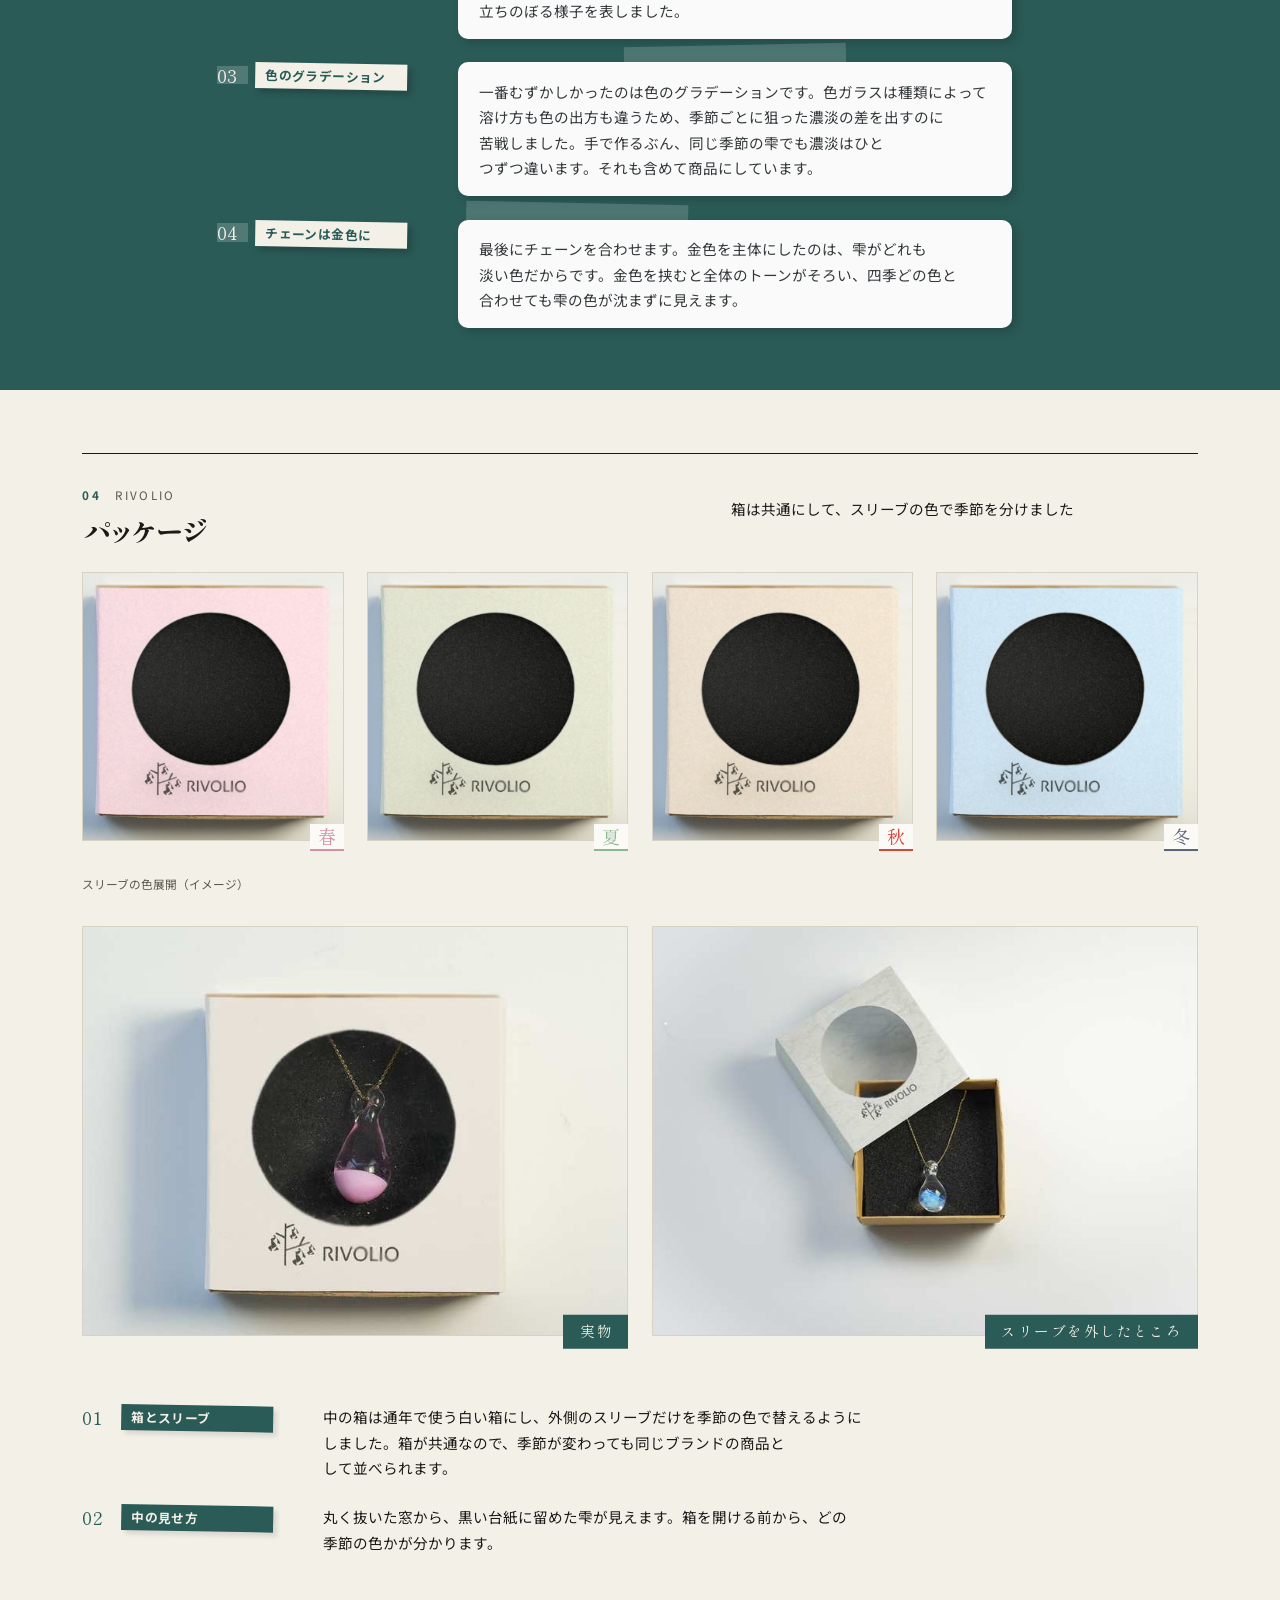
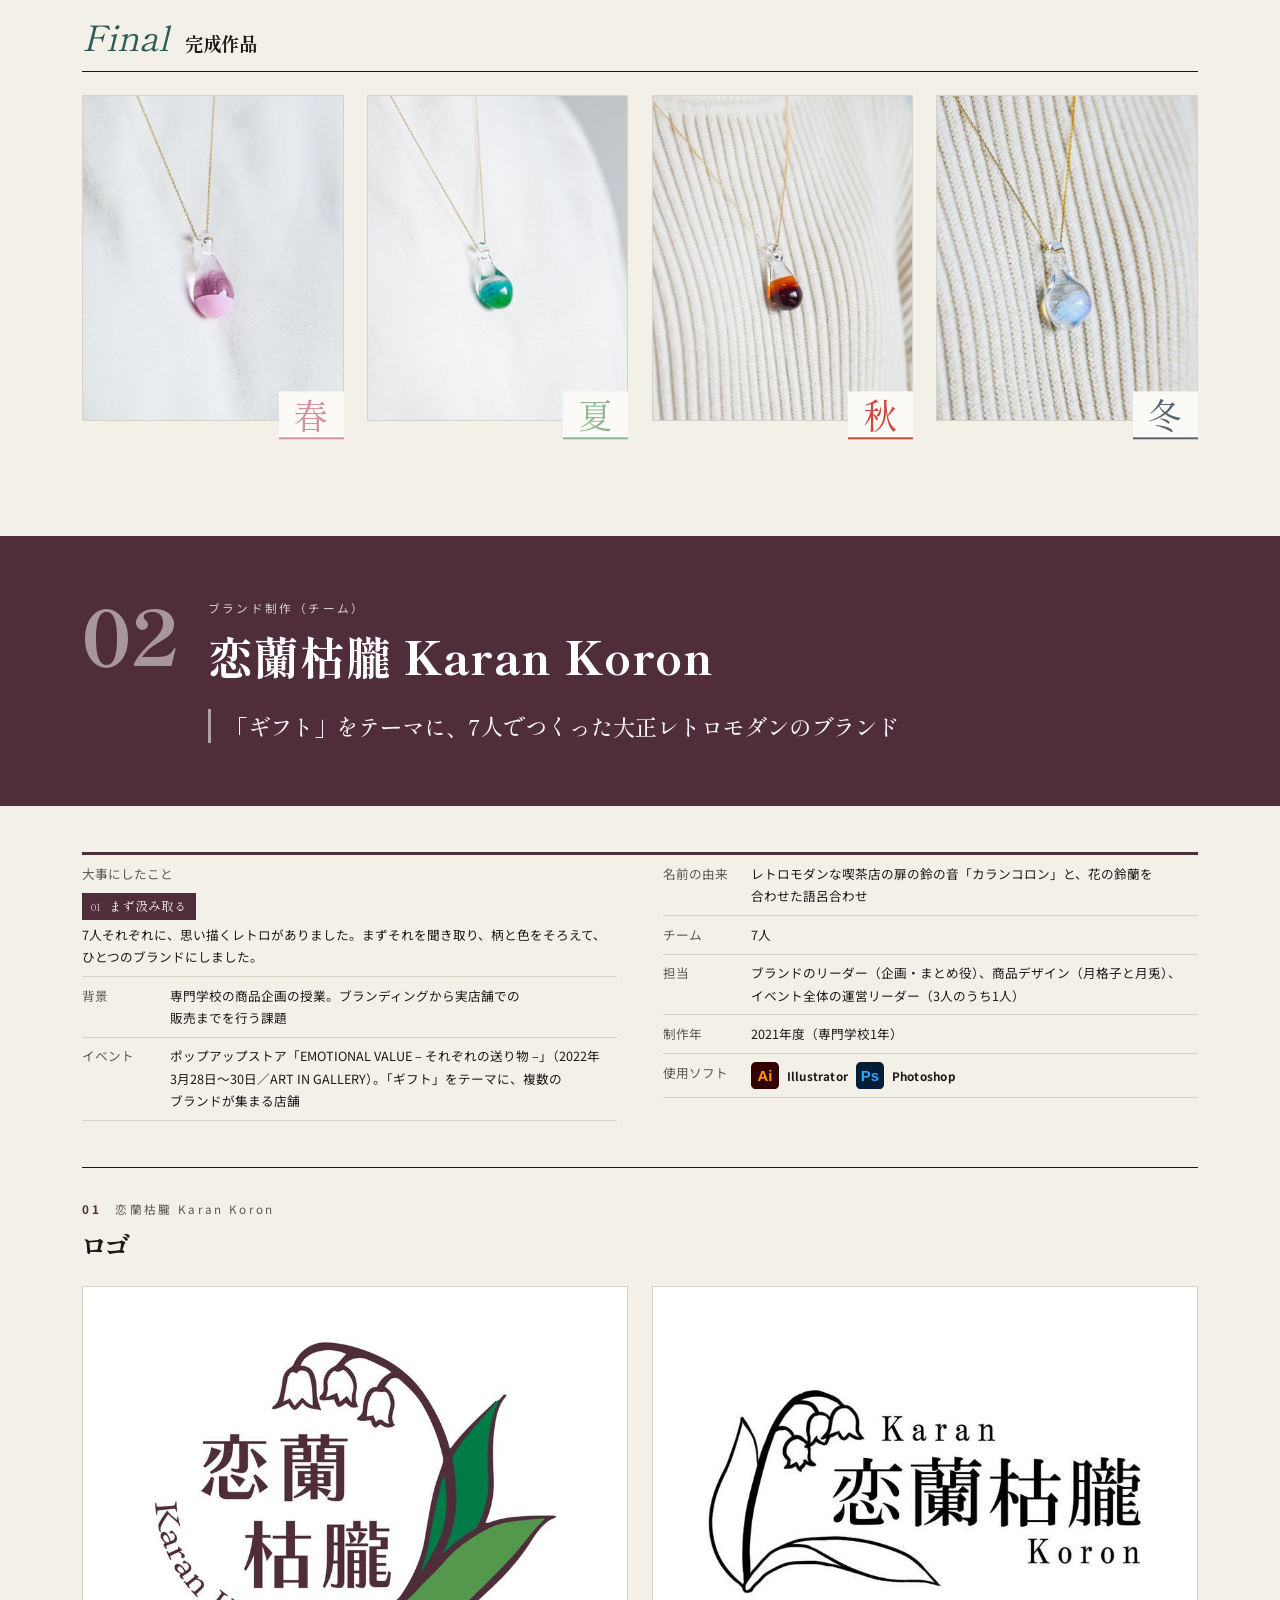
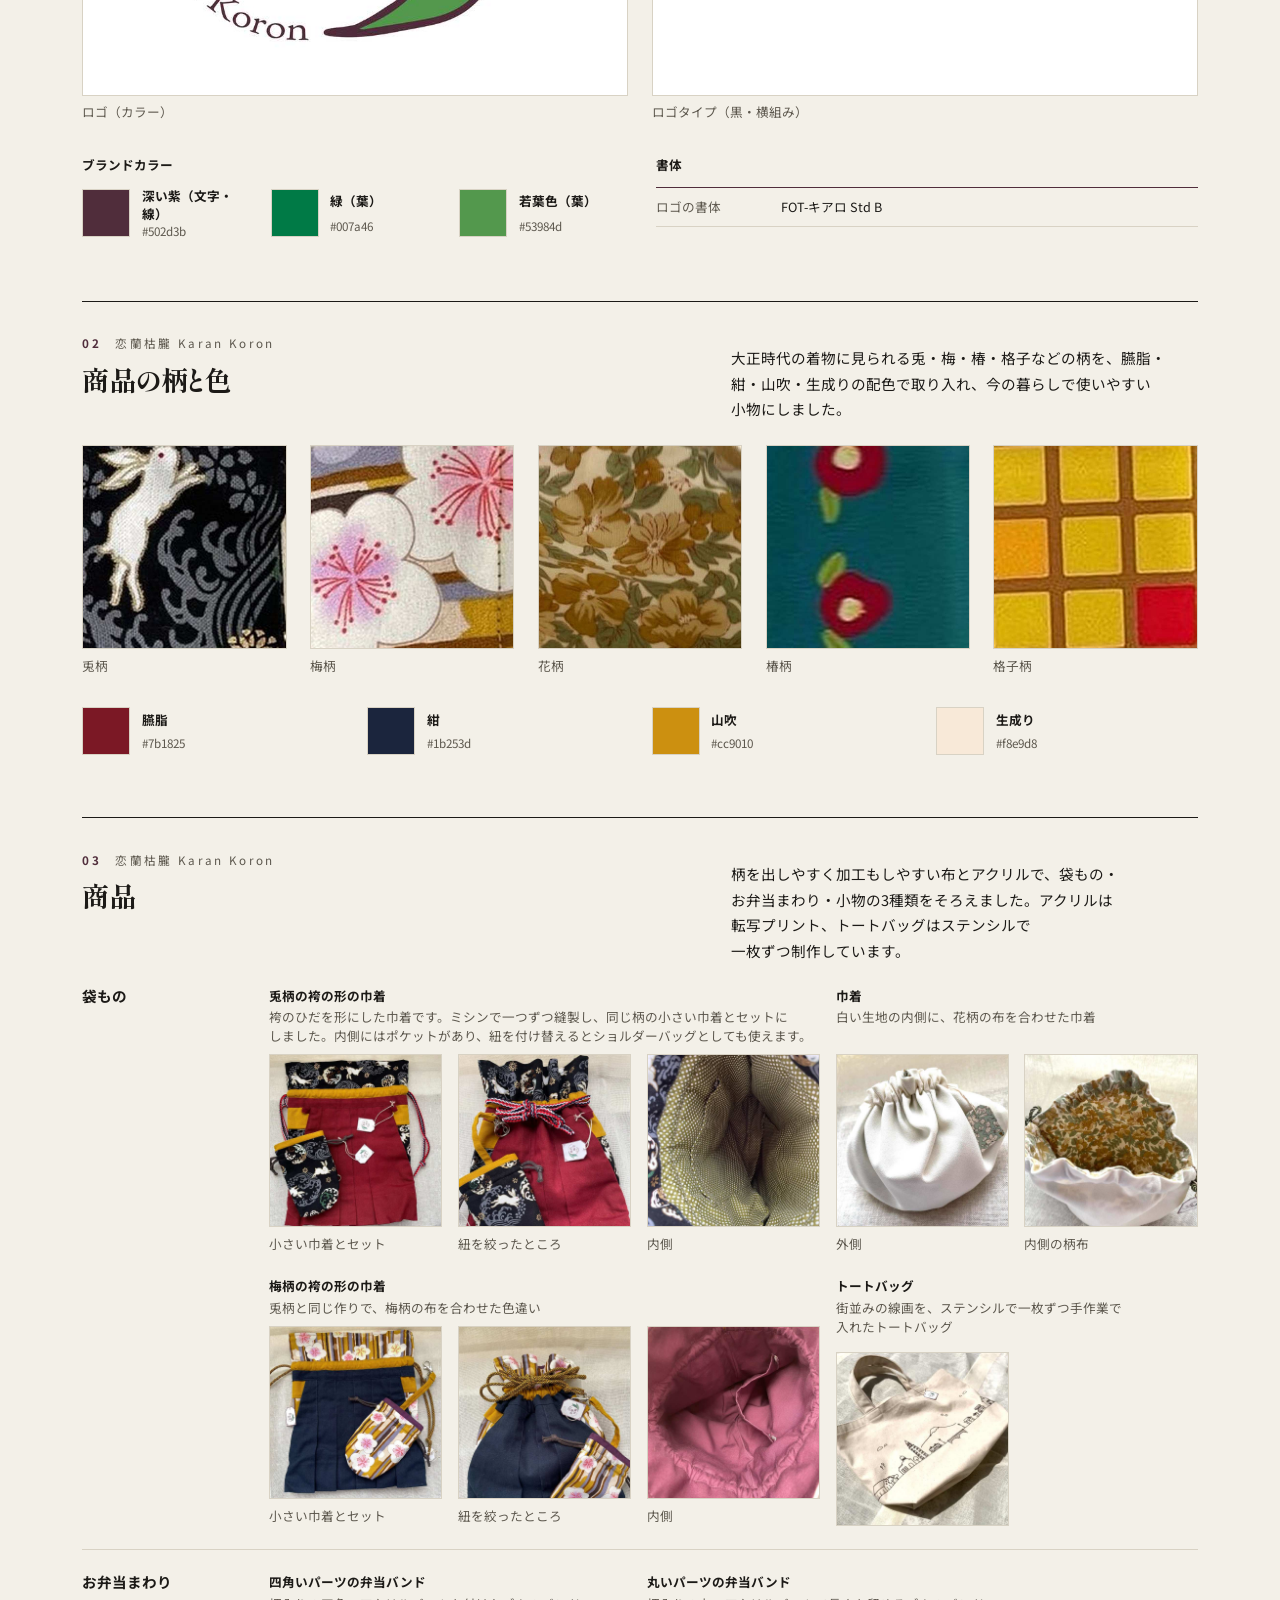
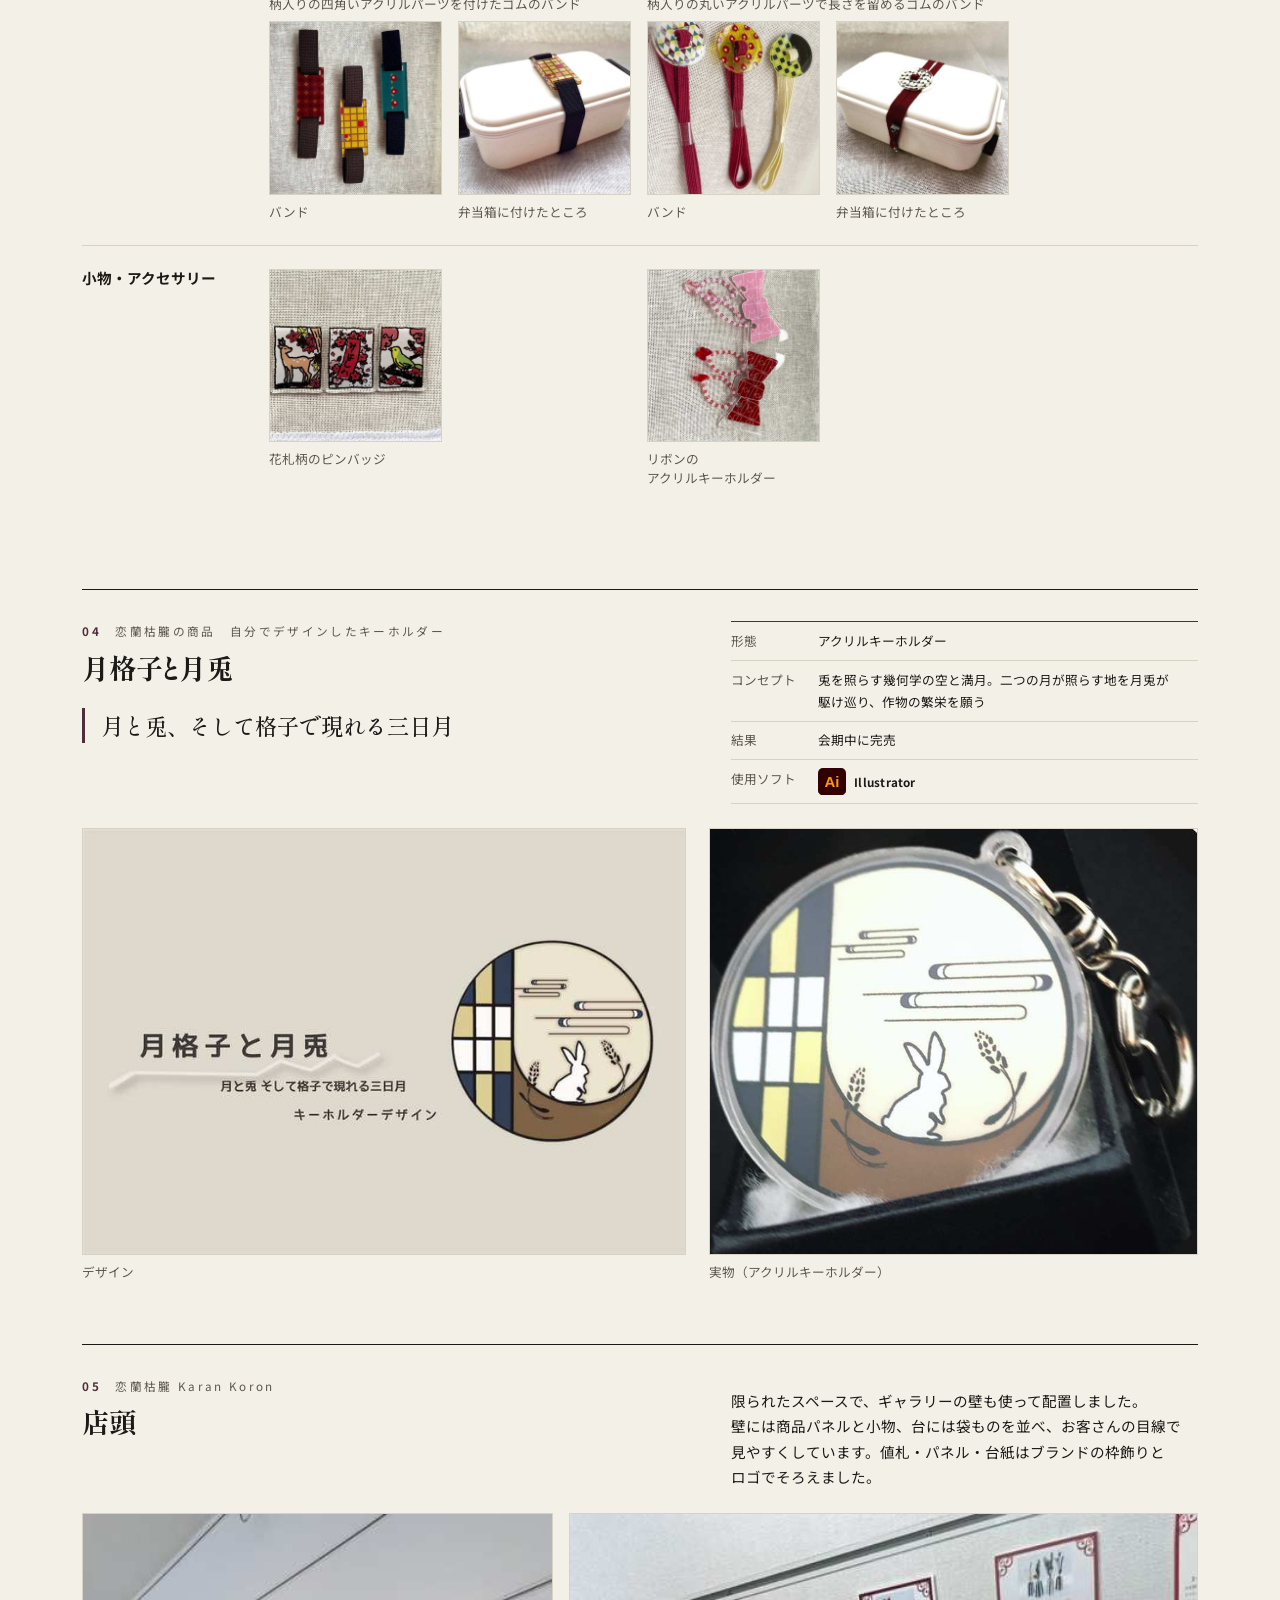
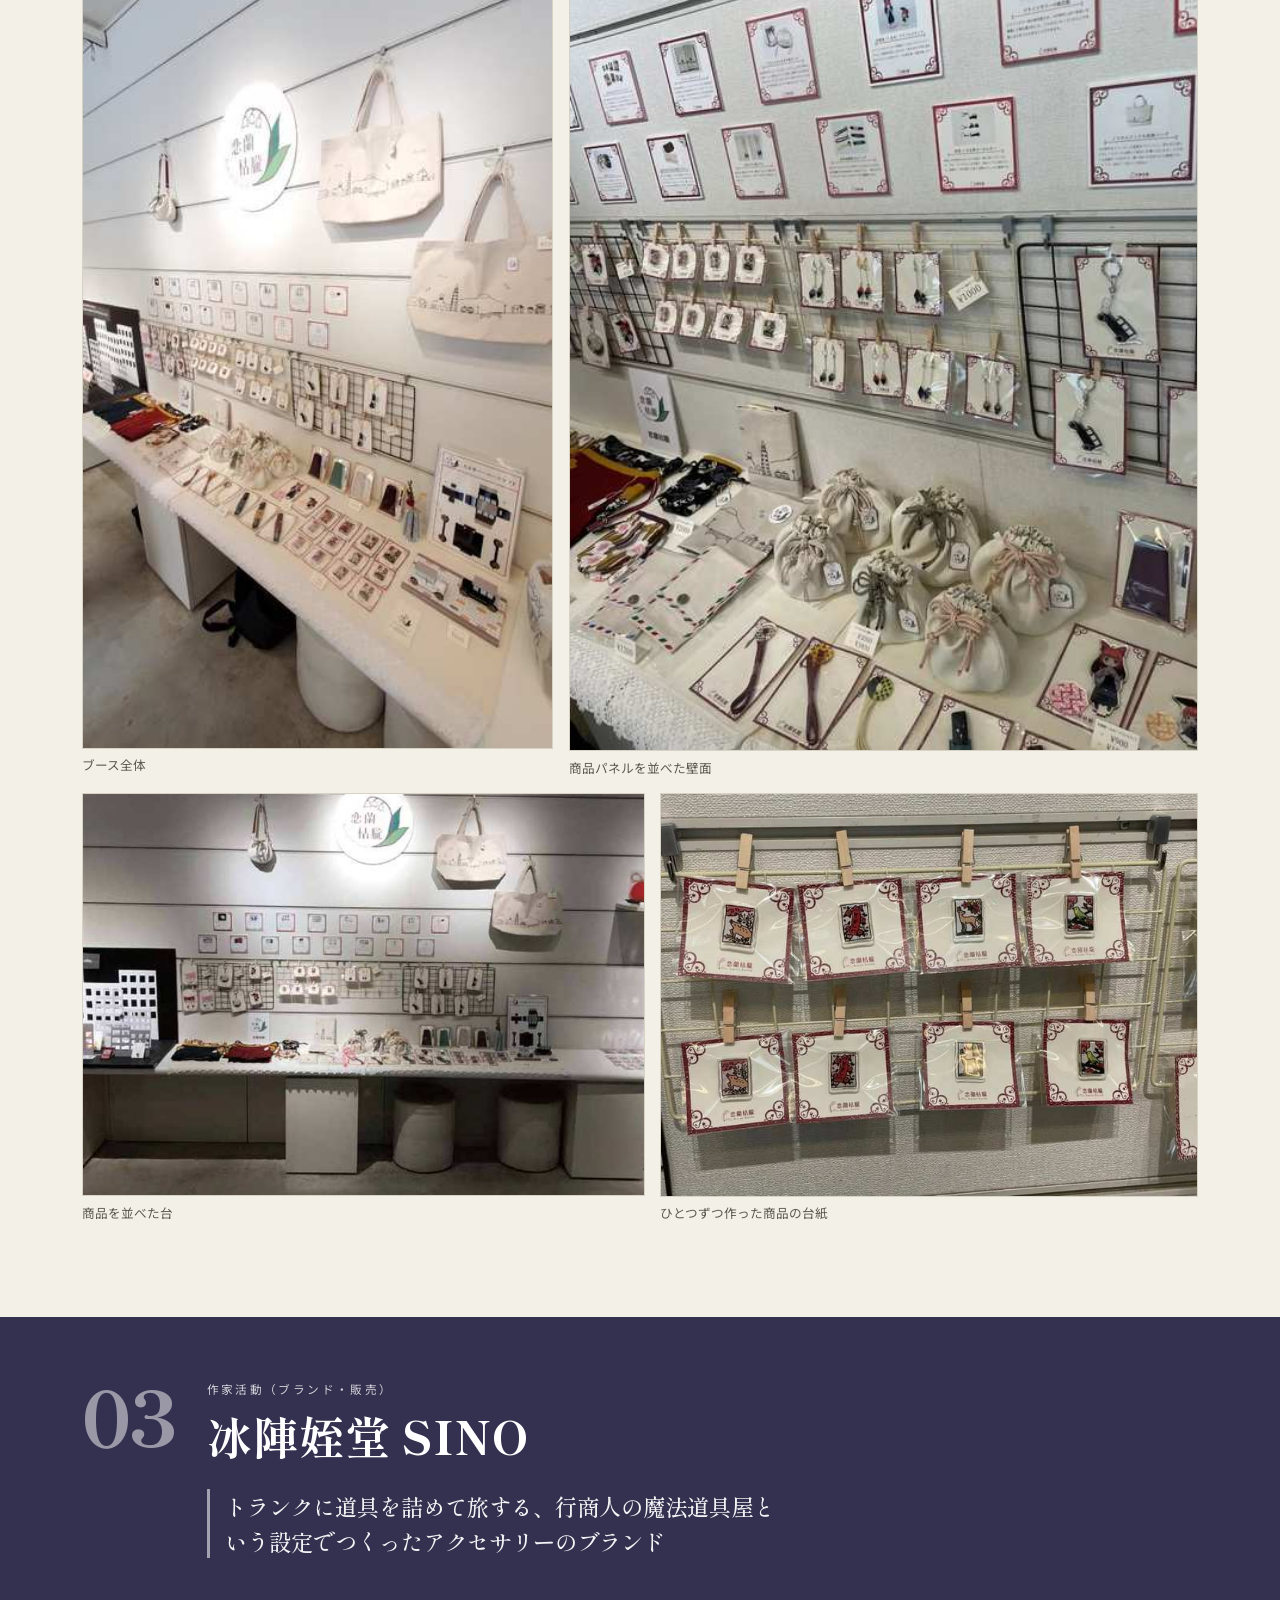
==== commit 25938b21: "自己紹介を4段落の文章に差し替える" ====
--- a/index-print.html
+++ b/index-print.html
@@ -9,7 +9,7 @@
 <link rel="preconnect" href="https://fonts.googleapis.com">
 <link rel="preconnect" href="https://fonts.gstatic.com" crossorigin>
 <link rel="stylesheet" href="https://fonts.googleapis.com/css2?family=Shippori+Mincho:wght@500;700;800&family=Noto+Sans+JP:wght@400;500;700&display=swap">
-<link rel="stylesheet" href="styles.css?v=dc4c5686">
+<link rel="stylesheet" href="styles.css?v=62f413b0">
 </head>
 <body>
 
@@ -37,7 +37,10 @@
       <h1 class="name" id="name">大浦 真</h1>
       <p class="name-en">Makoto Ooura</p>
       <p class="role">ブランディング／プロダクト／UIデザイン</p>
-      <p class="cover-intro">小さい頃から創作が好きで、イベントで出会った作家さんをきっかけに、ものづくりの世界に入りました。東京デザイナー学院でプロダクトデザインを学びながら作家活動を続け、人とのつながりの大切さを知りました。デザインを通して、つくる人と使う人をつないでいきたいです。</p>
+      <p class="cover-intro">小さい頃からものづくりが好きで、イベントで出会った作家さんをきっかけに、創作の世界に興味を持つようになりました。</p>
+      <p class="cover-intro">東京デザイナー学院ではプロダクトデザインを学びながら作家活動を続け、作品づくりを通して、人とのつながりや自分の手で何かを生み出すことの楽しさを知りました。</p>
+      <p class="cover-intro">卒業後は一般企業に就職し、社会人としての経験を積んできました。現在はこれまでの経験を活かしながら、以前から関心のあったデザインの分野に挑戦したいと考えています。</p>
+      <p class="cover-intro">ものづくりへの好奇心を原点に、つくる人と使う人、それぞれの想いをつなぎ、誰かの心に残るデザインを生み出せるデザイナーを目指しています。</p>
       <p class="cover-note">掲載作品は、専門学校在学中（2021〜2023年）に制作したものです。</p>
       <dl class="contact">
         <dt>メール</dt>
--- a/styles.css
+++ b/styles.css
@@ -1481,6 +1481,7 @@
   line-height: 1.8;
   max-width: 30em;
 }
+.cover .cover-intro + .cover-intro { margin-top: 0.8em; }
 
 .group-h--light .sec-no { color: var(--accent); }
 
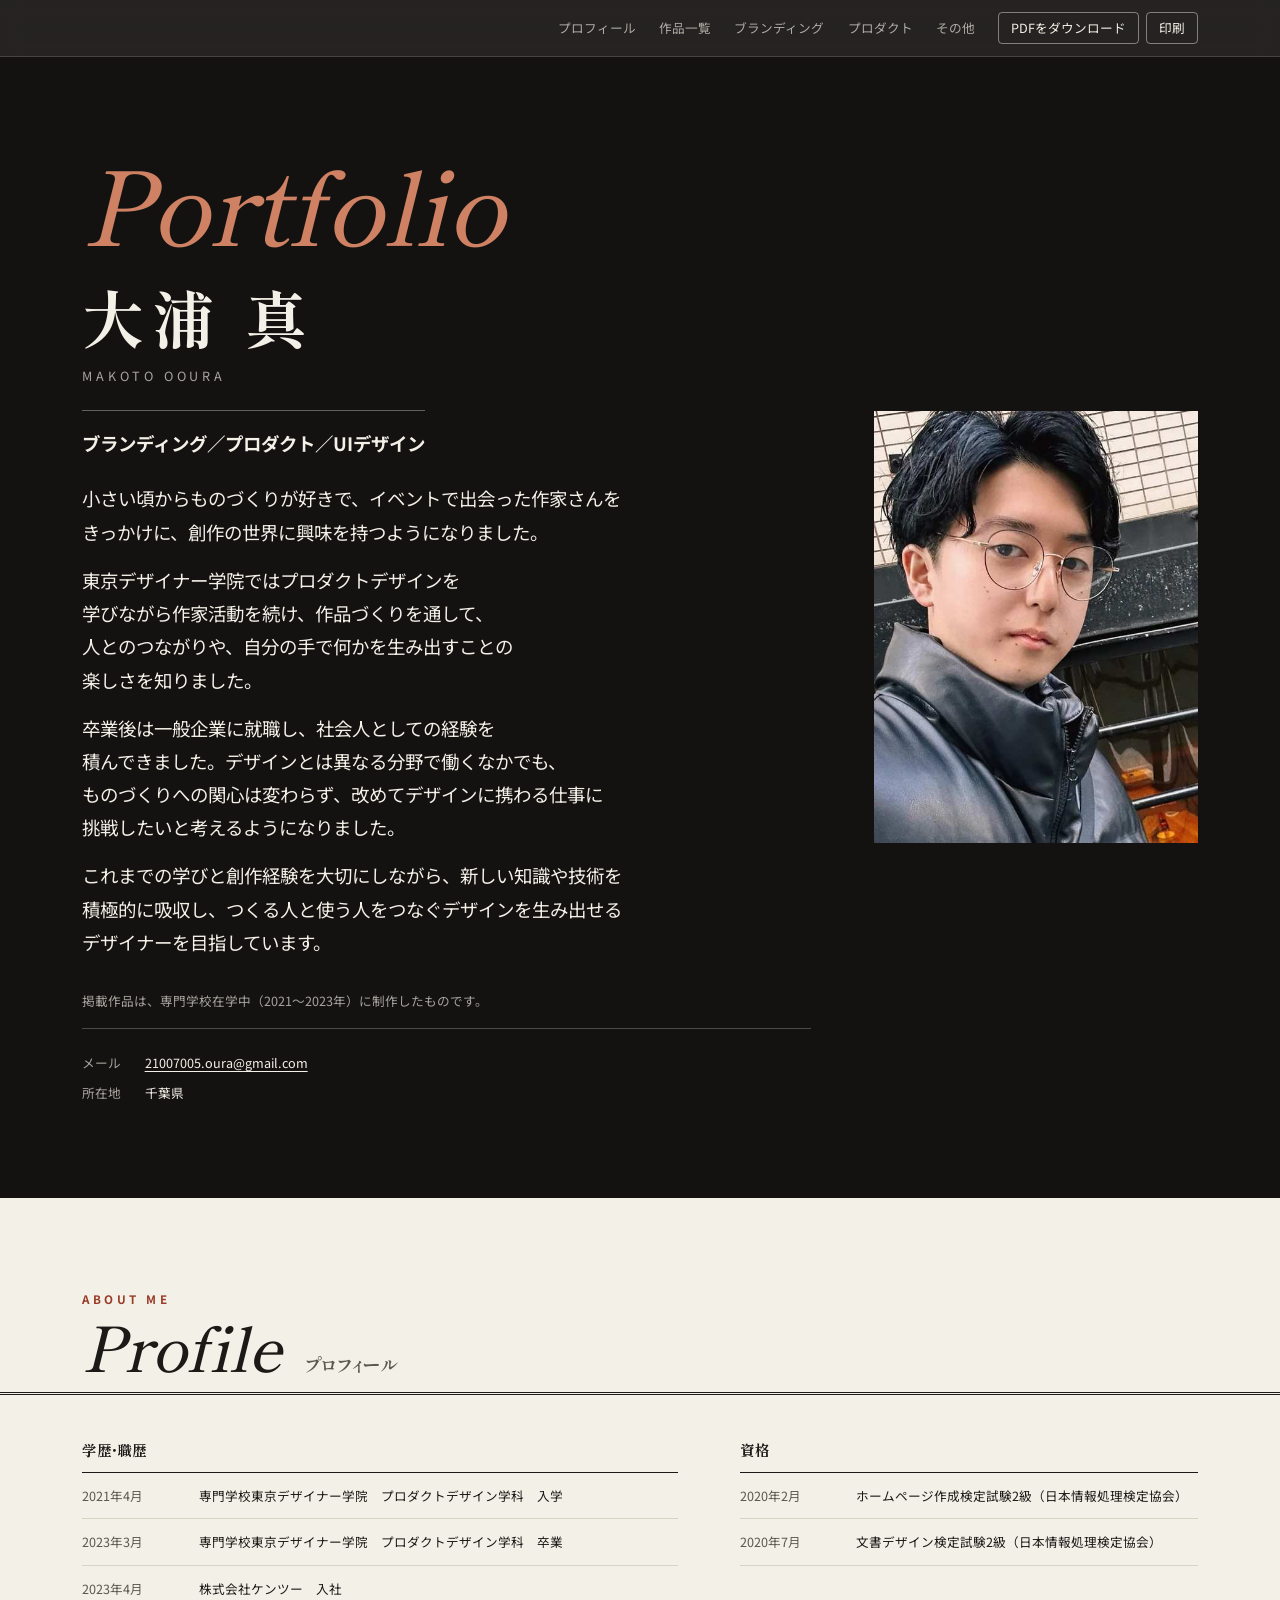
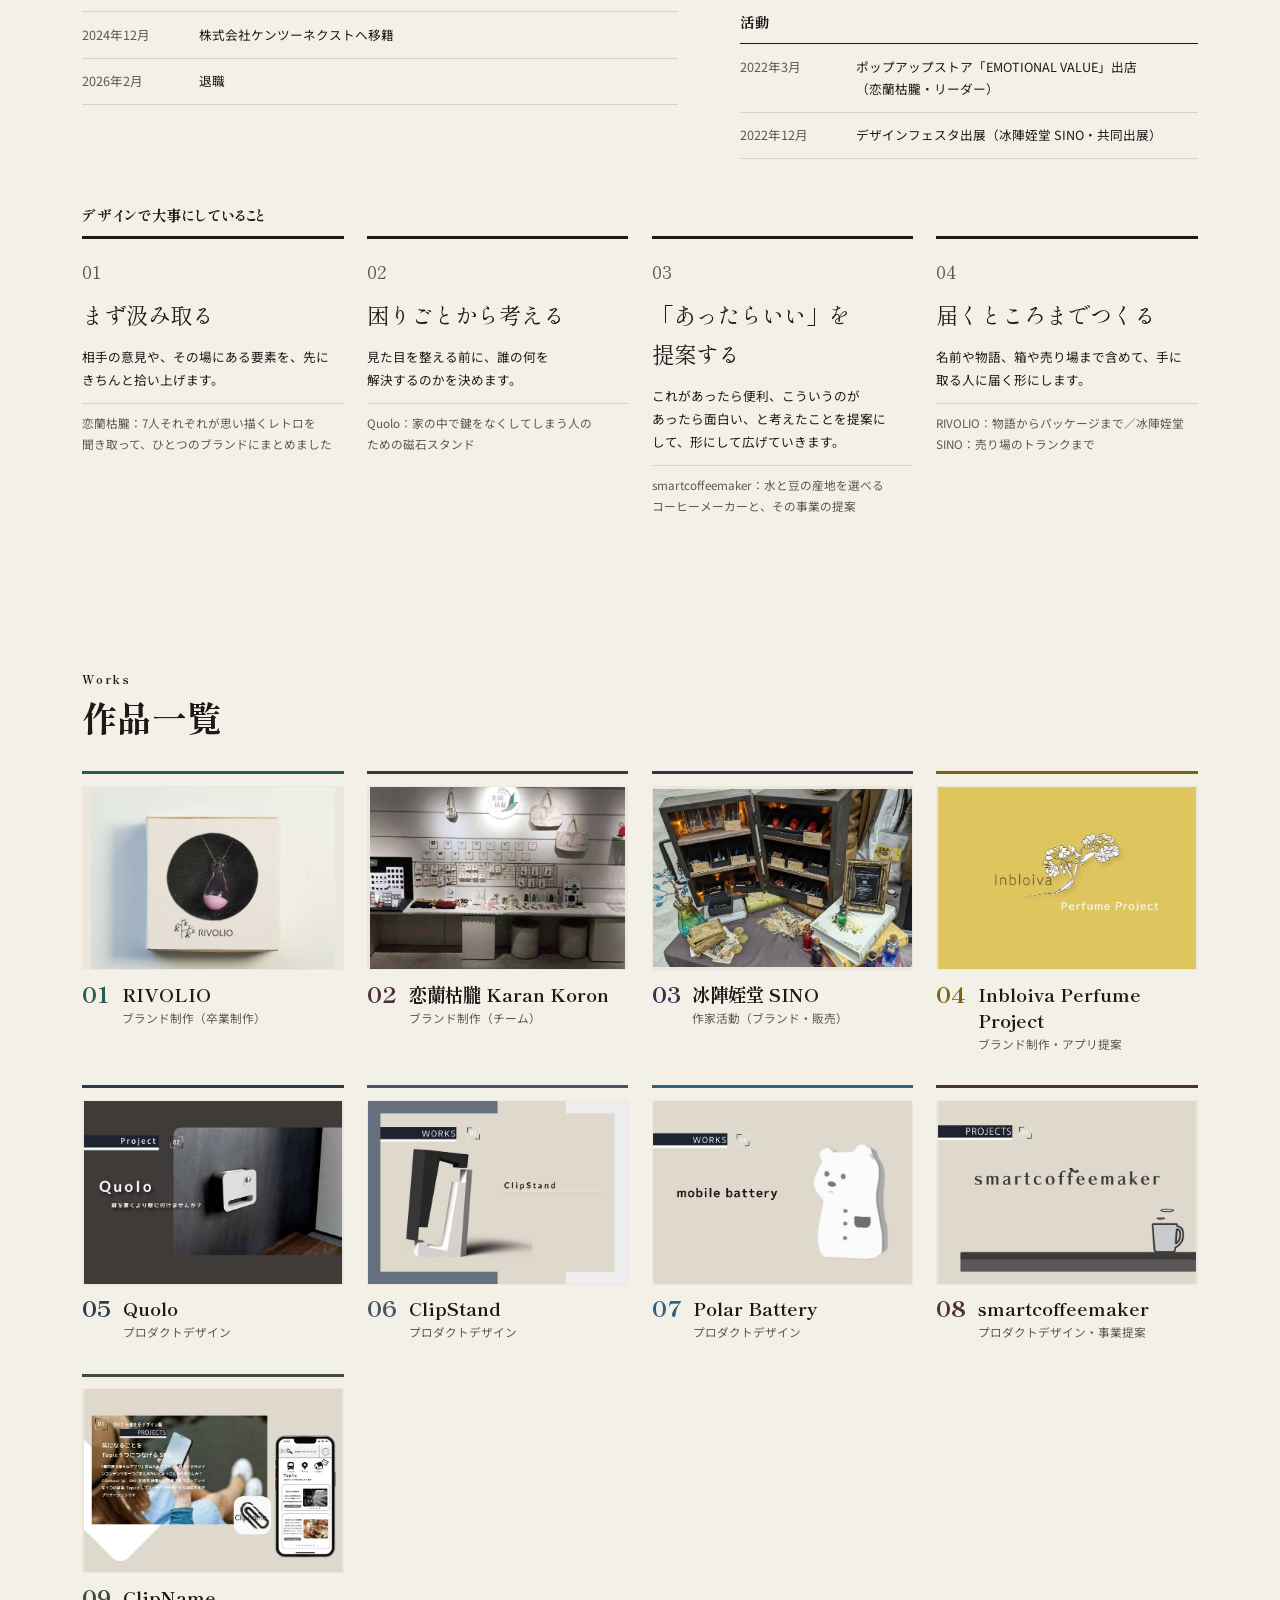
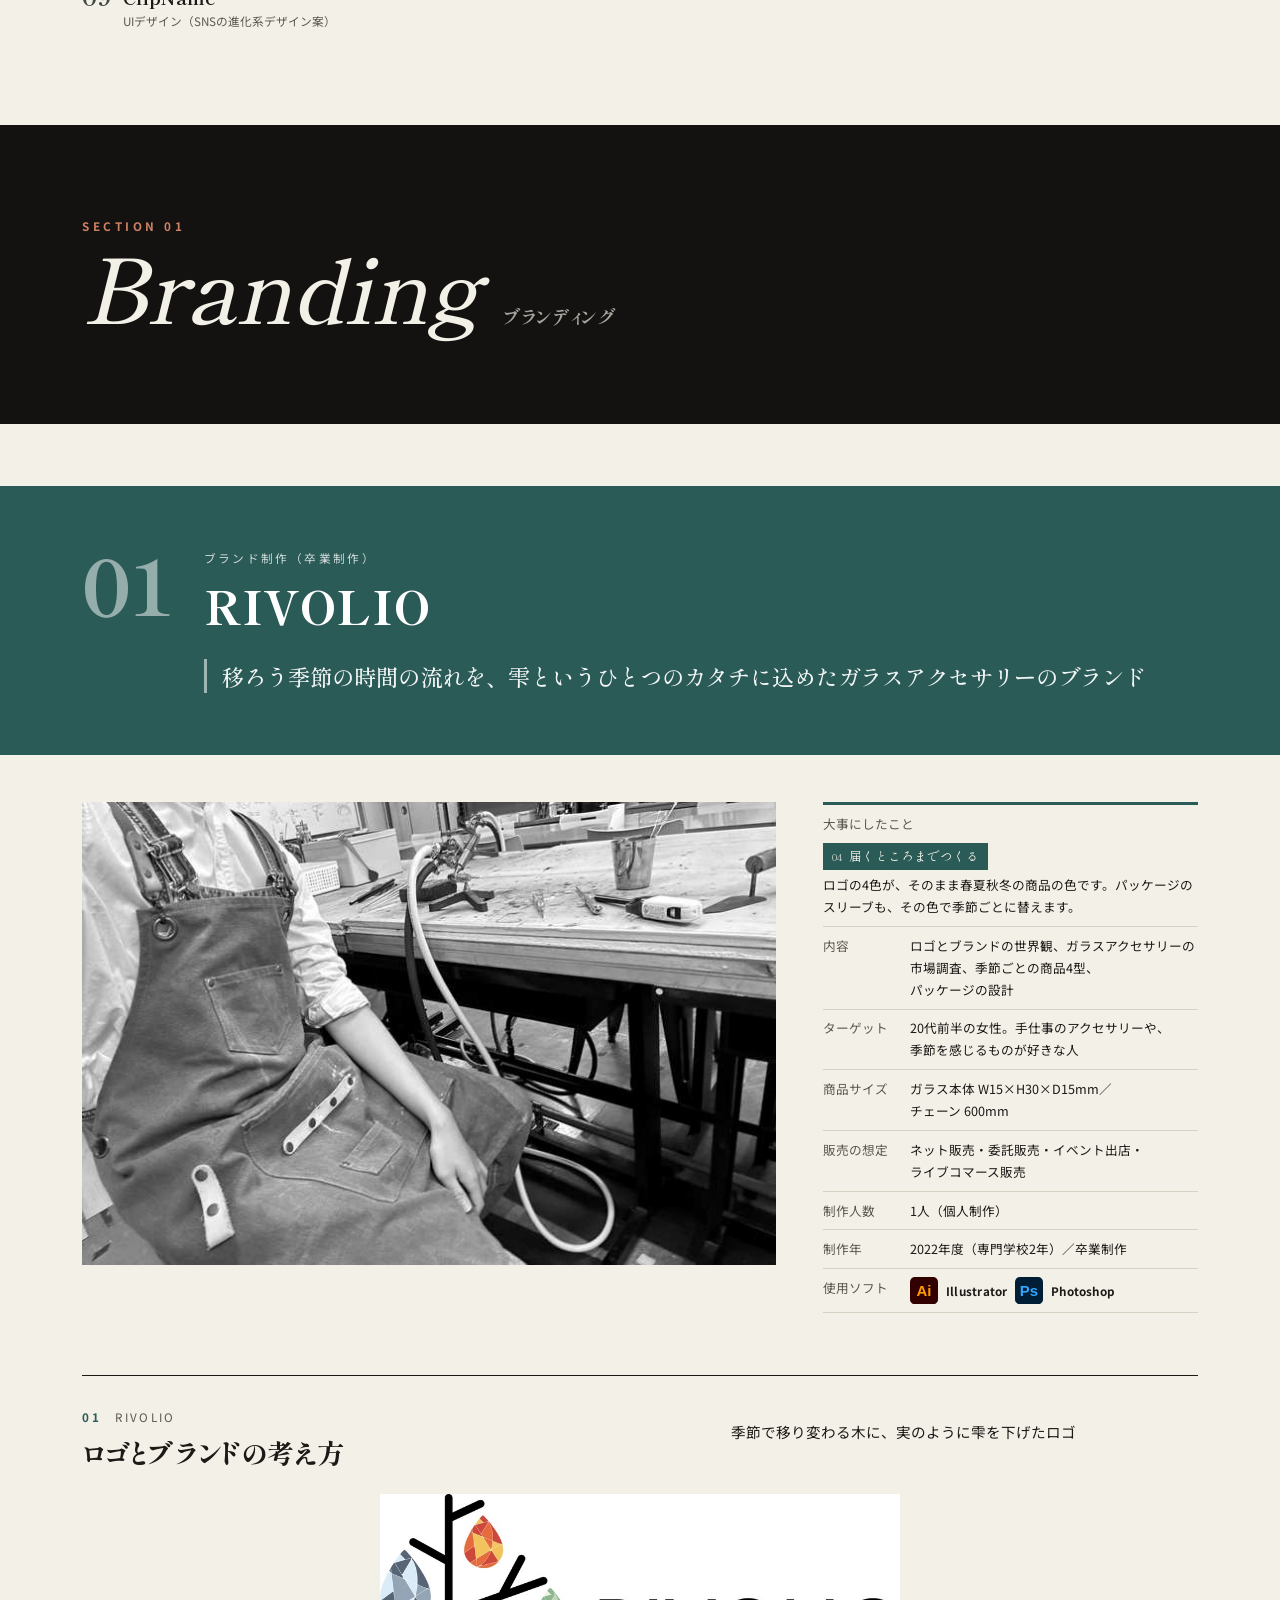
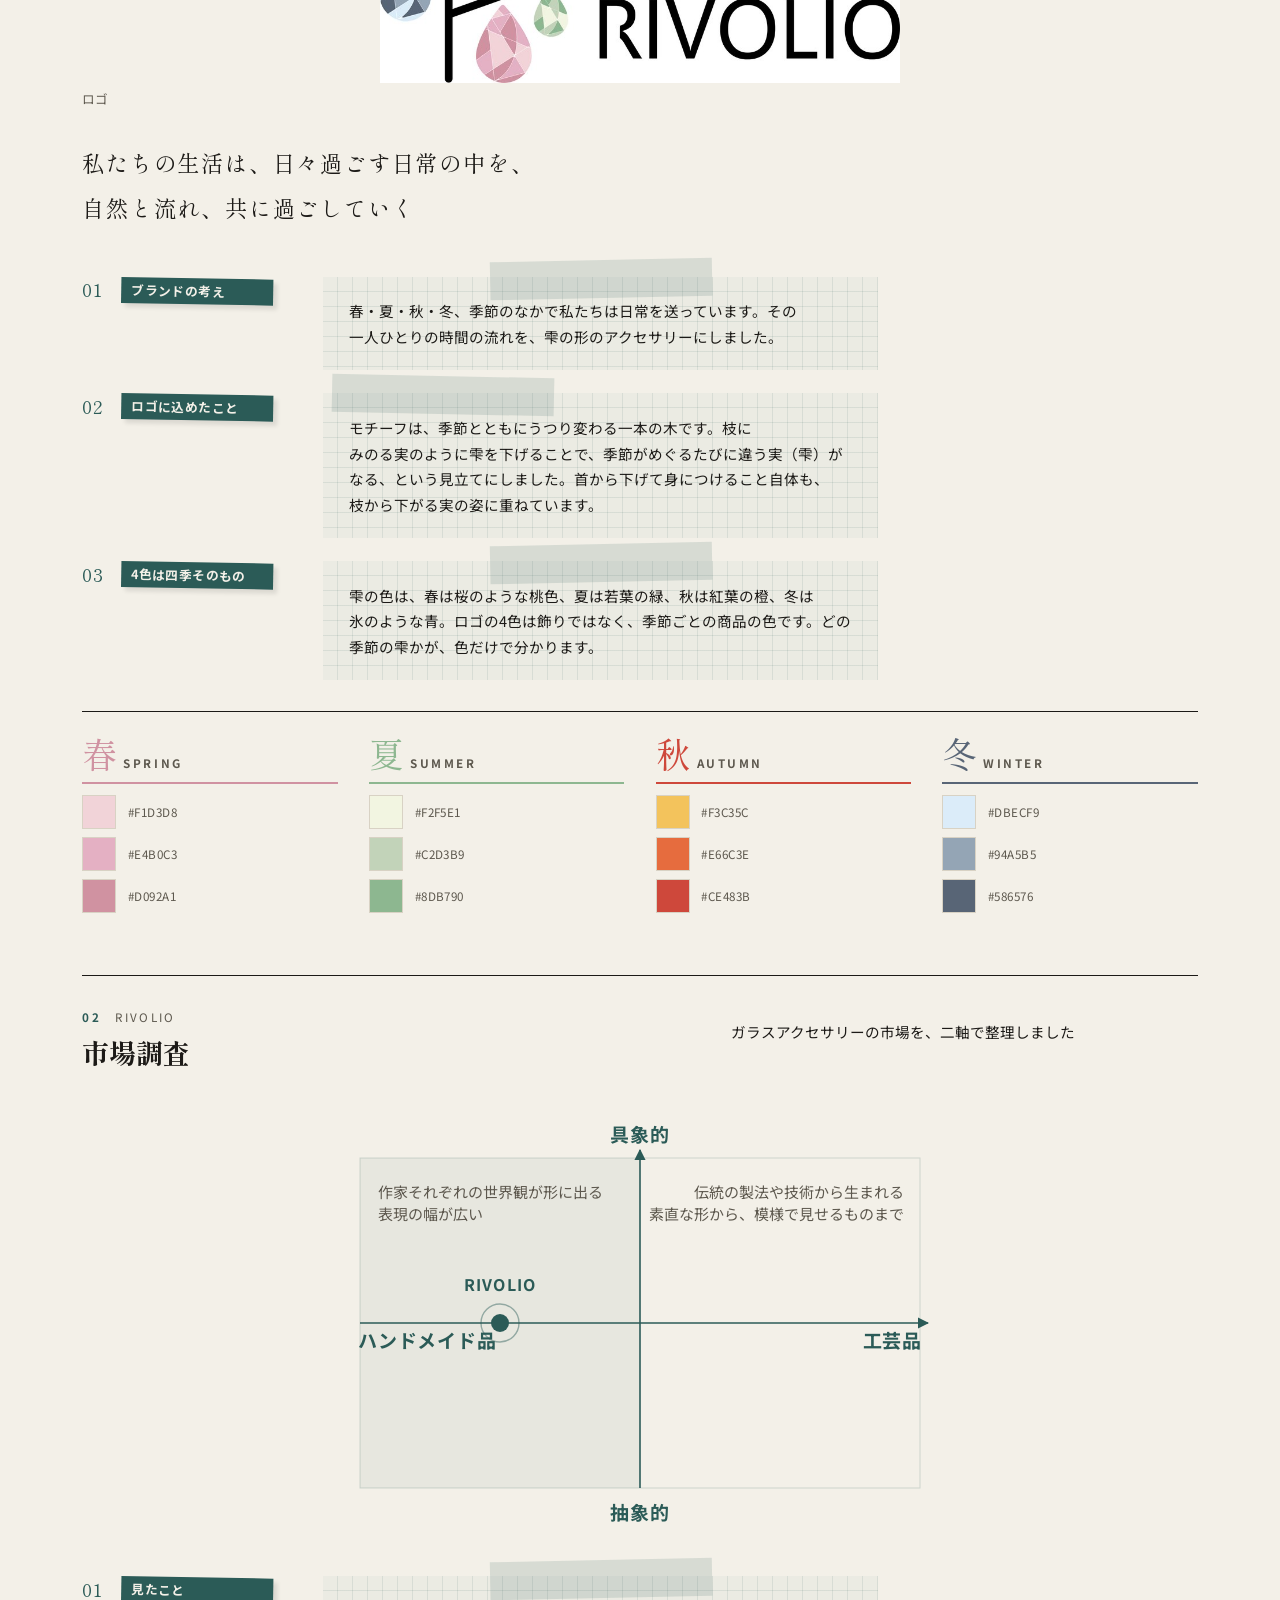
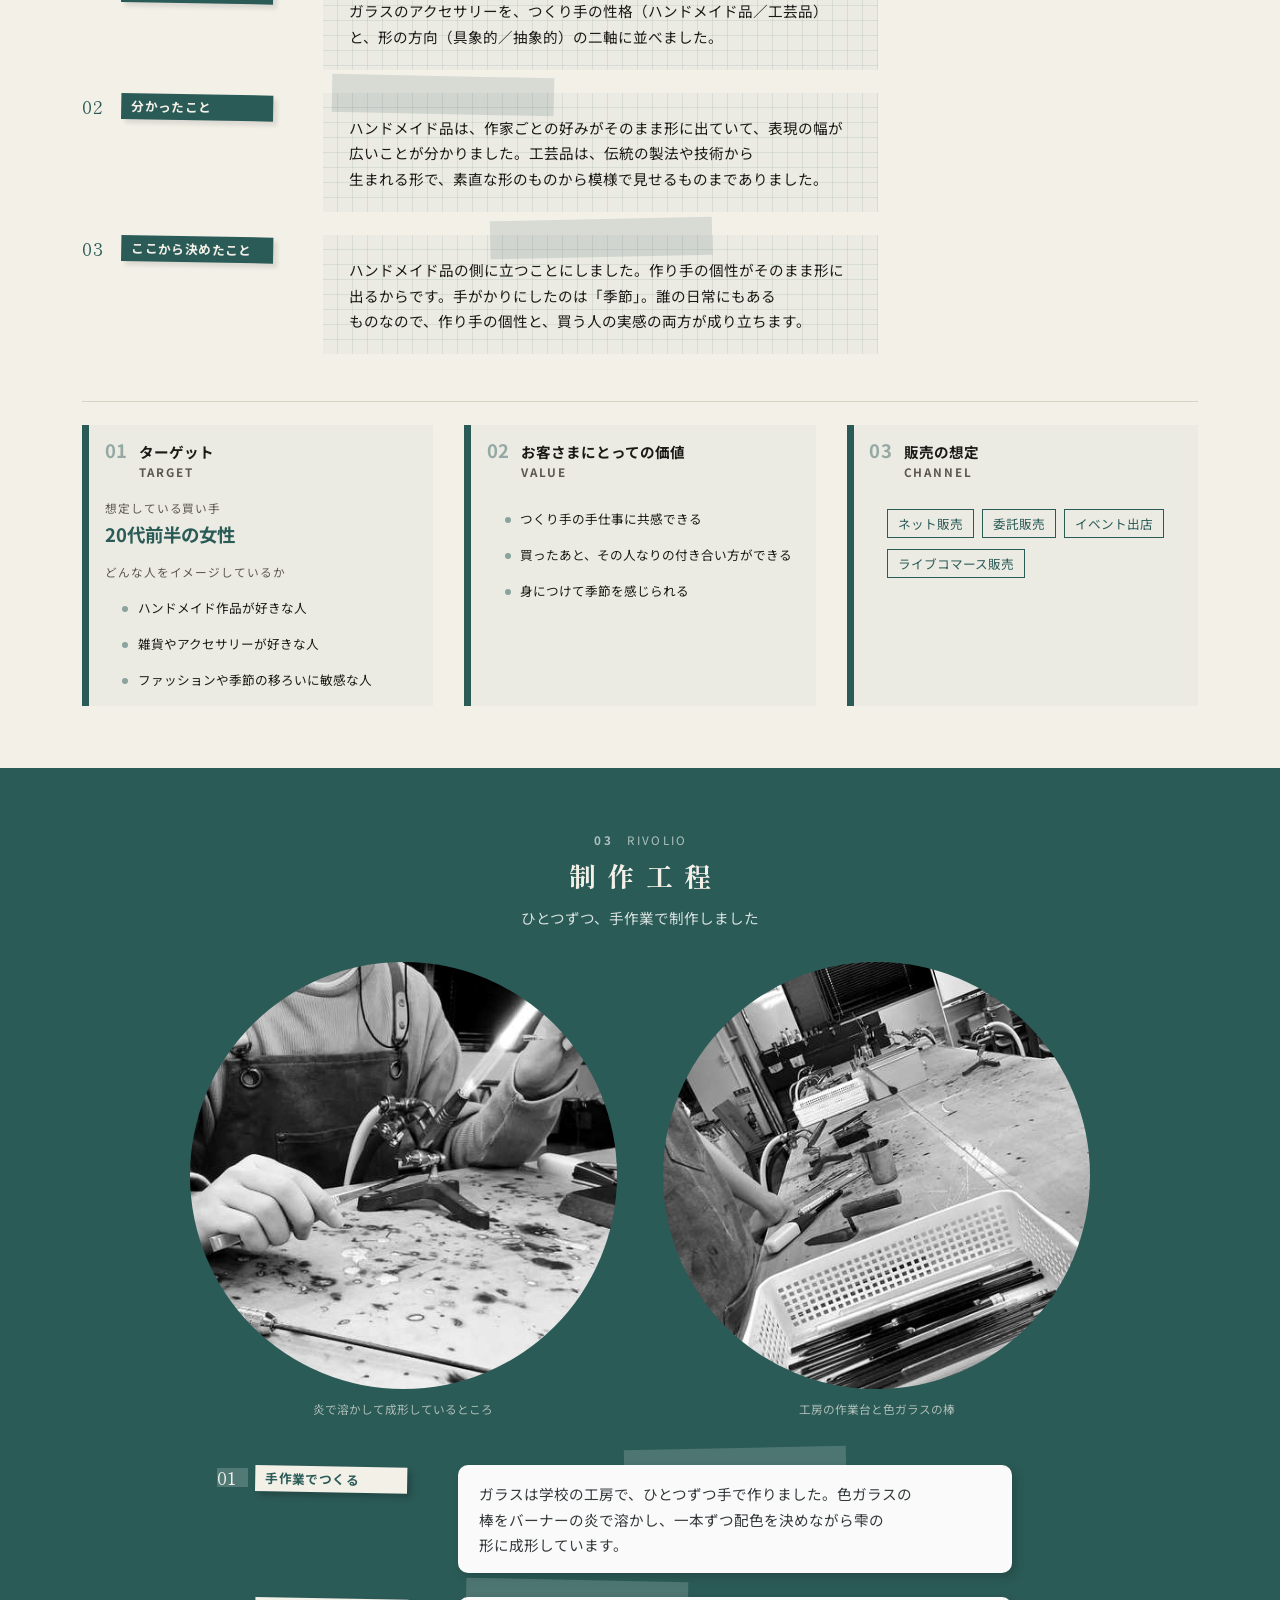
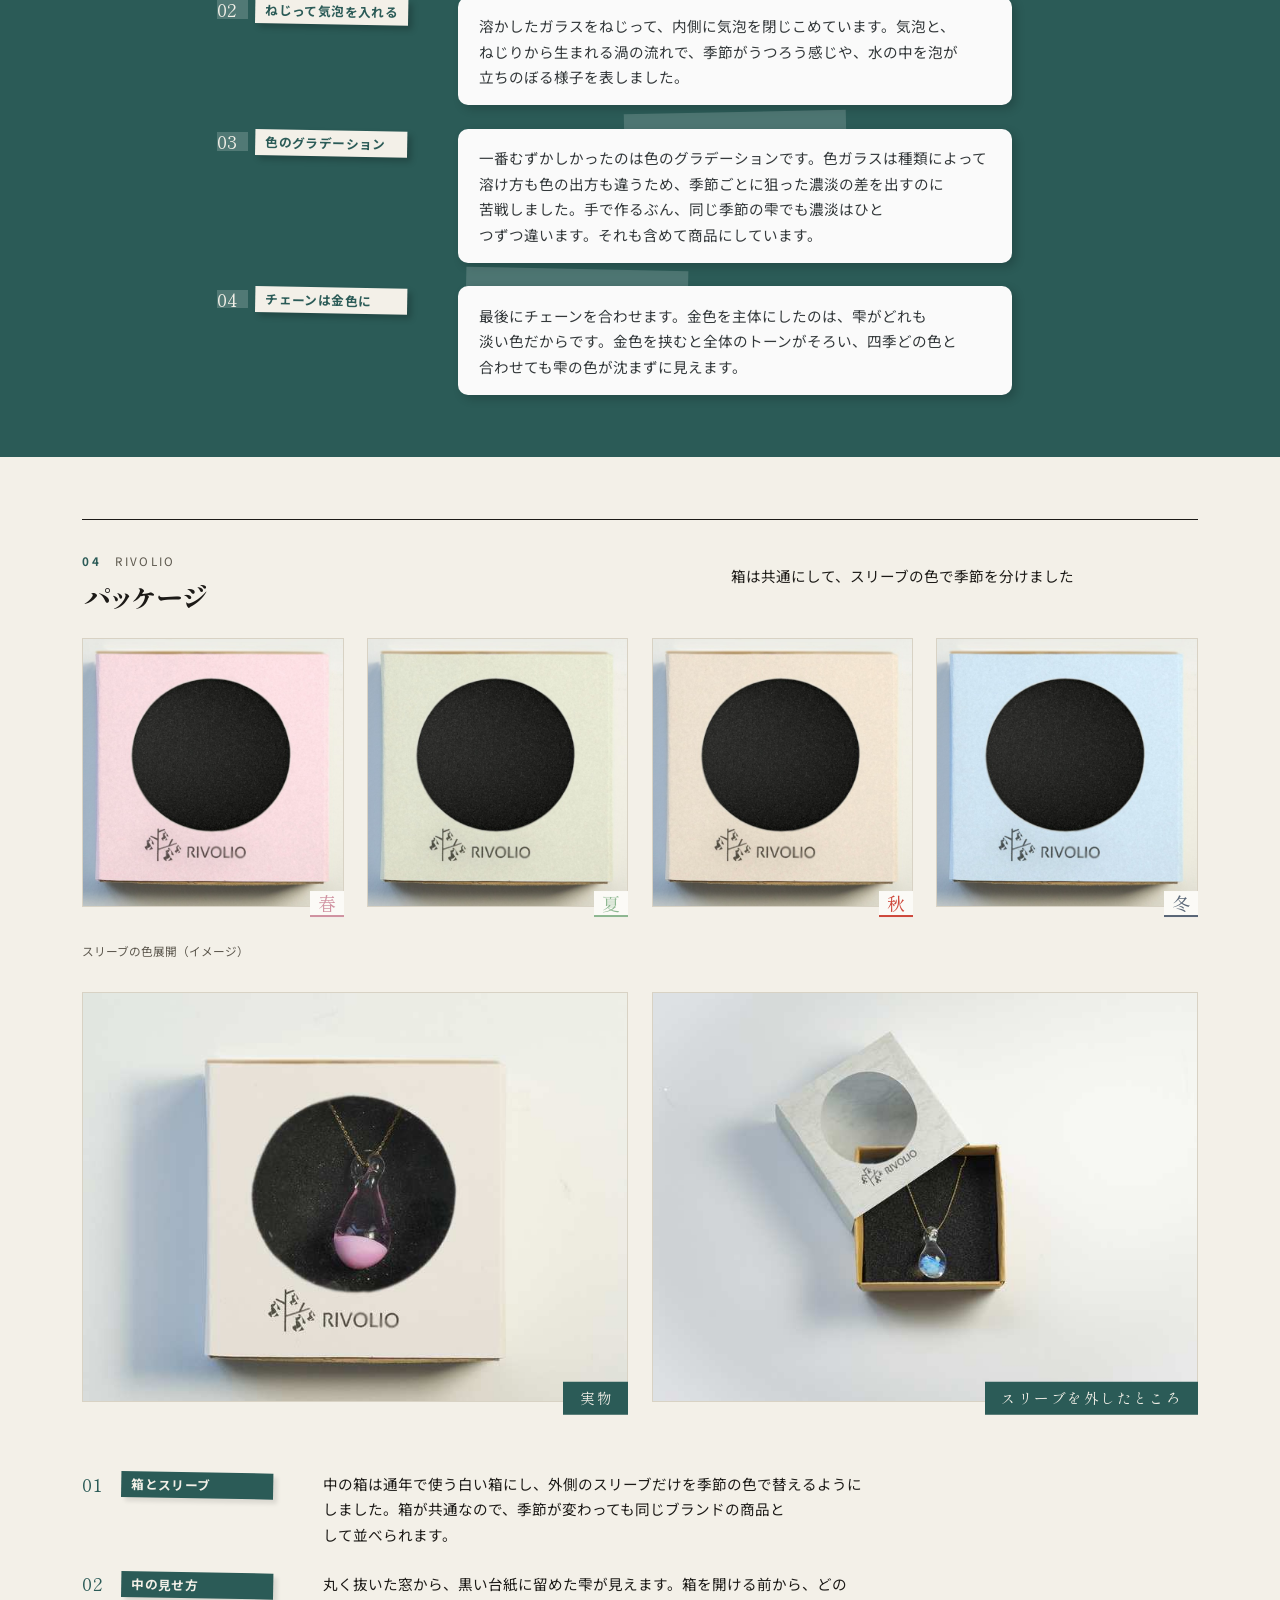
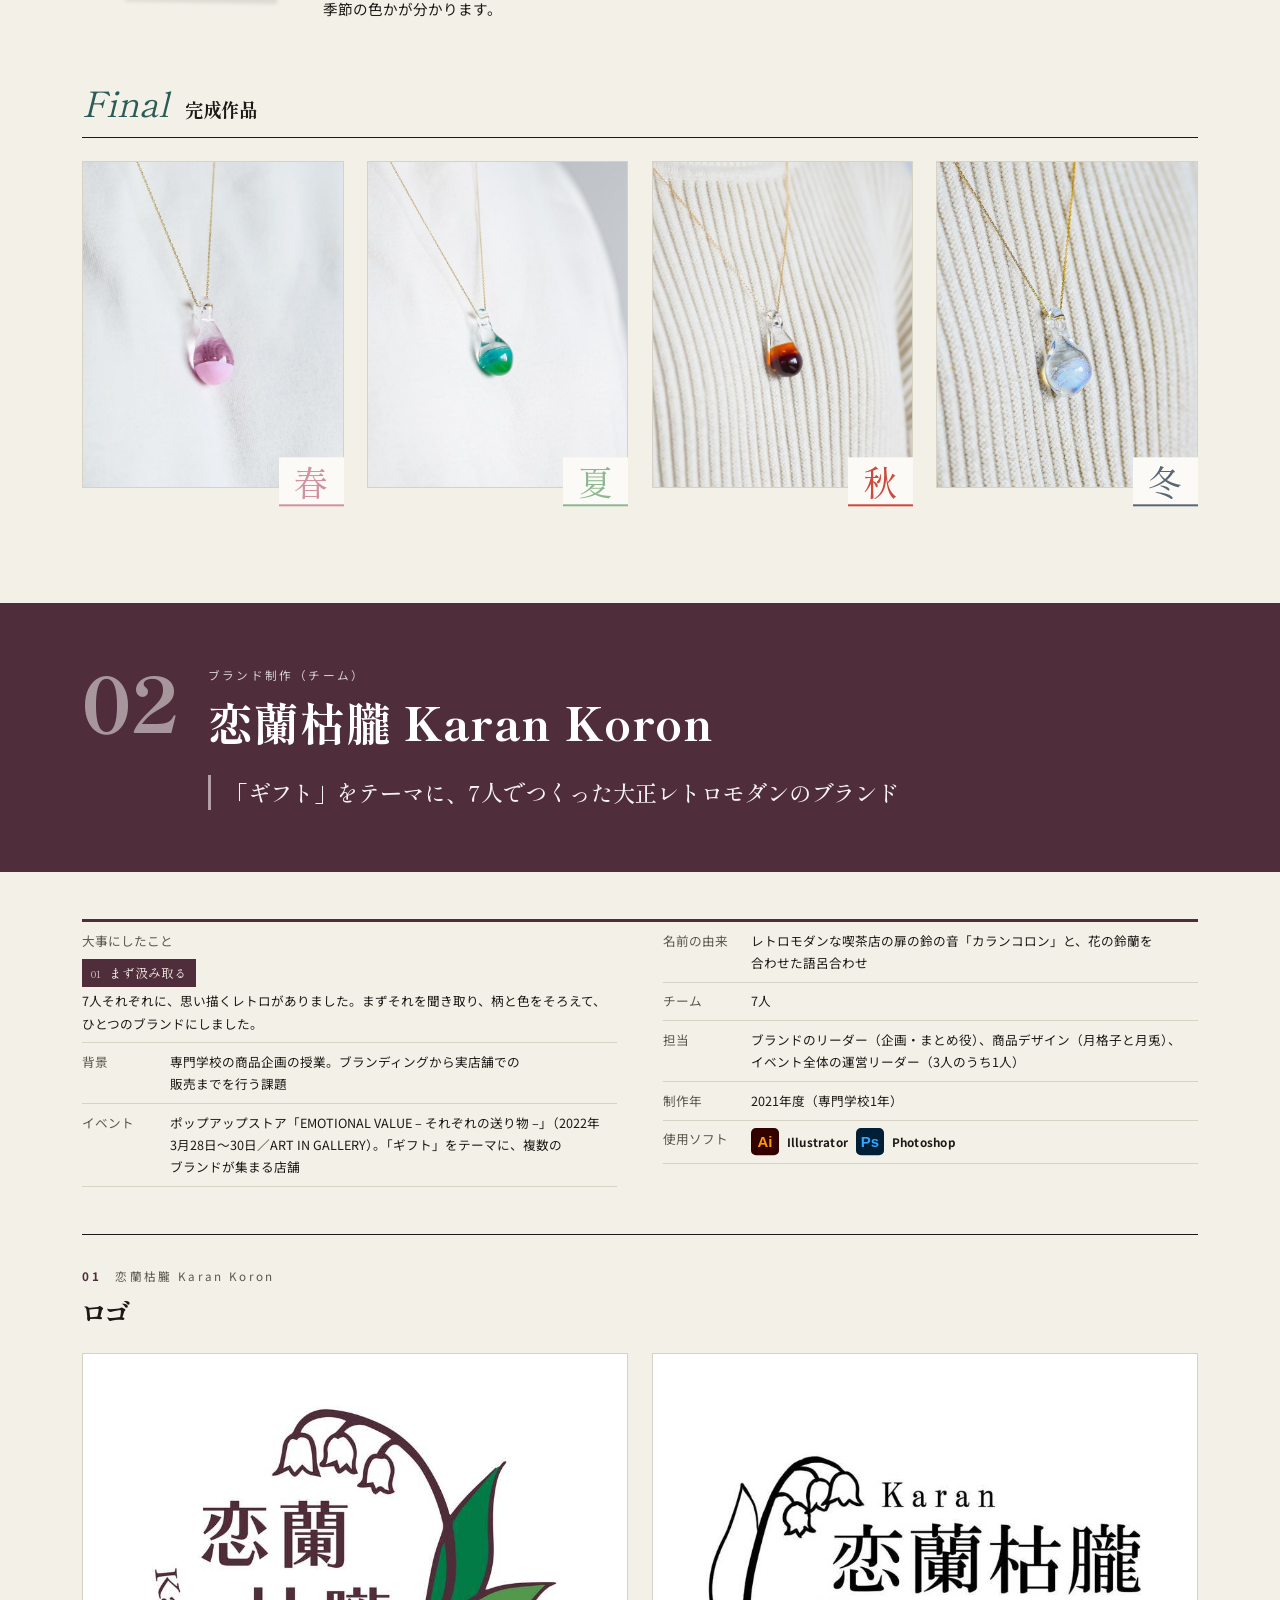
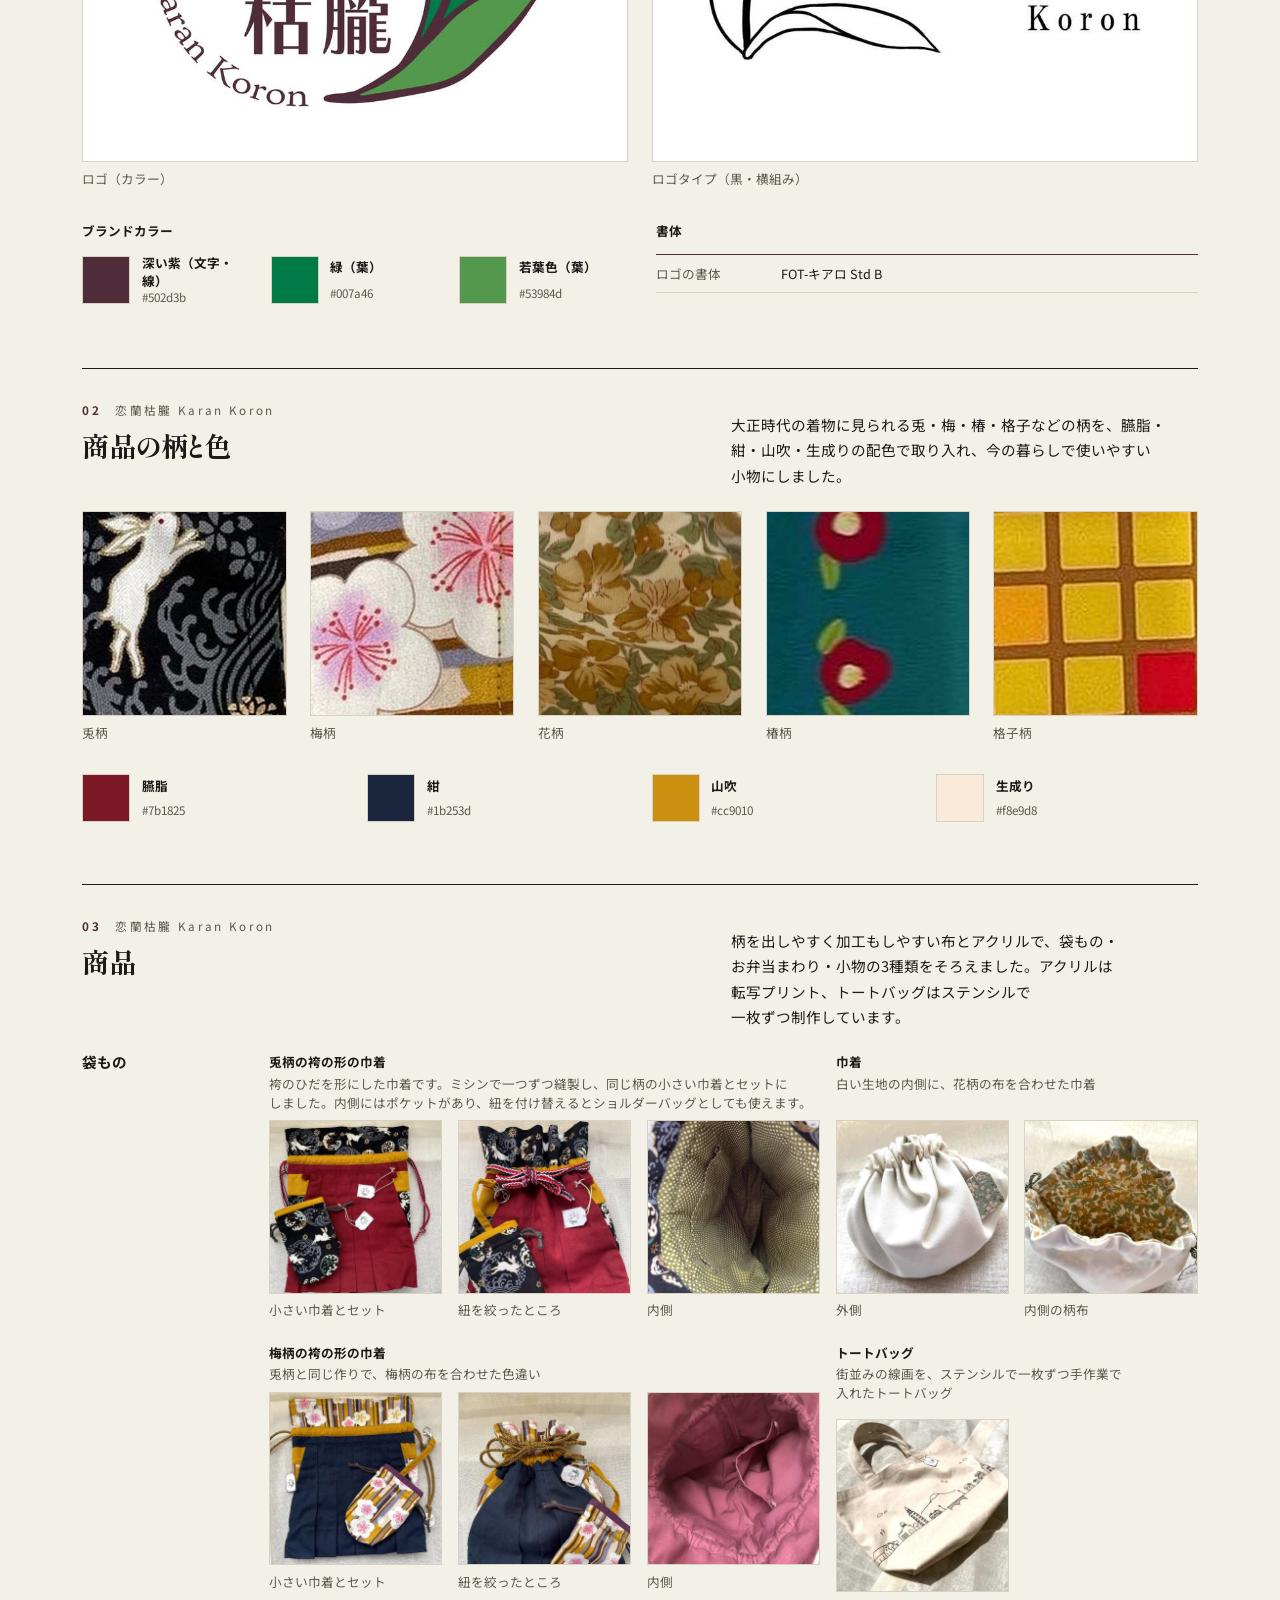
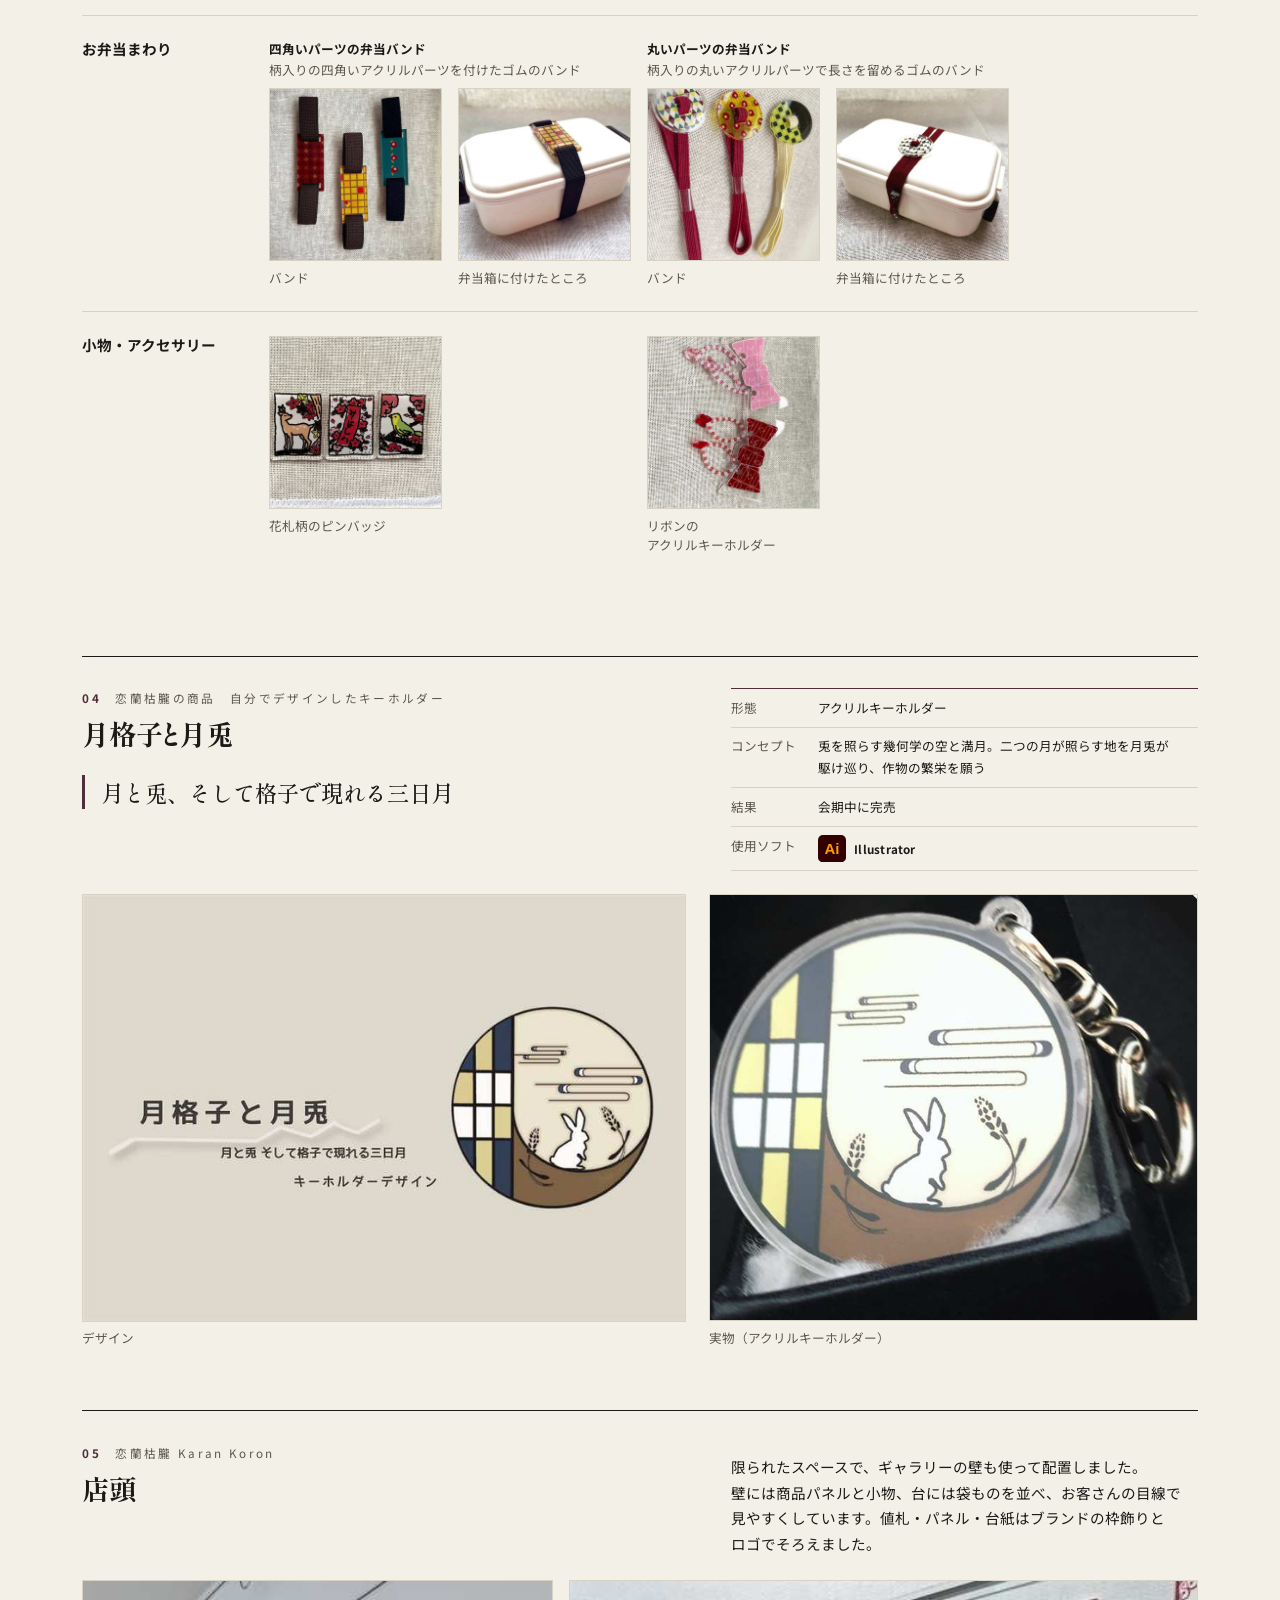
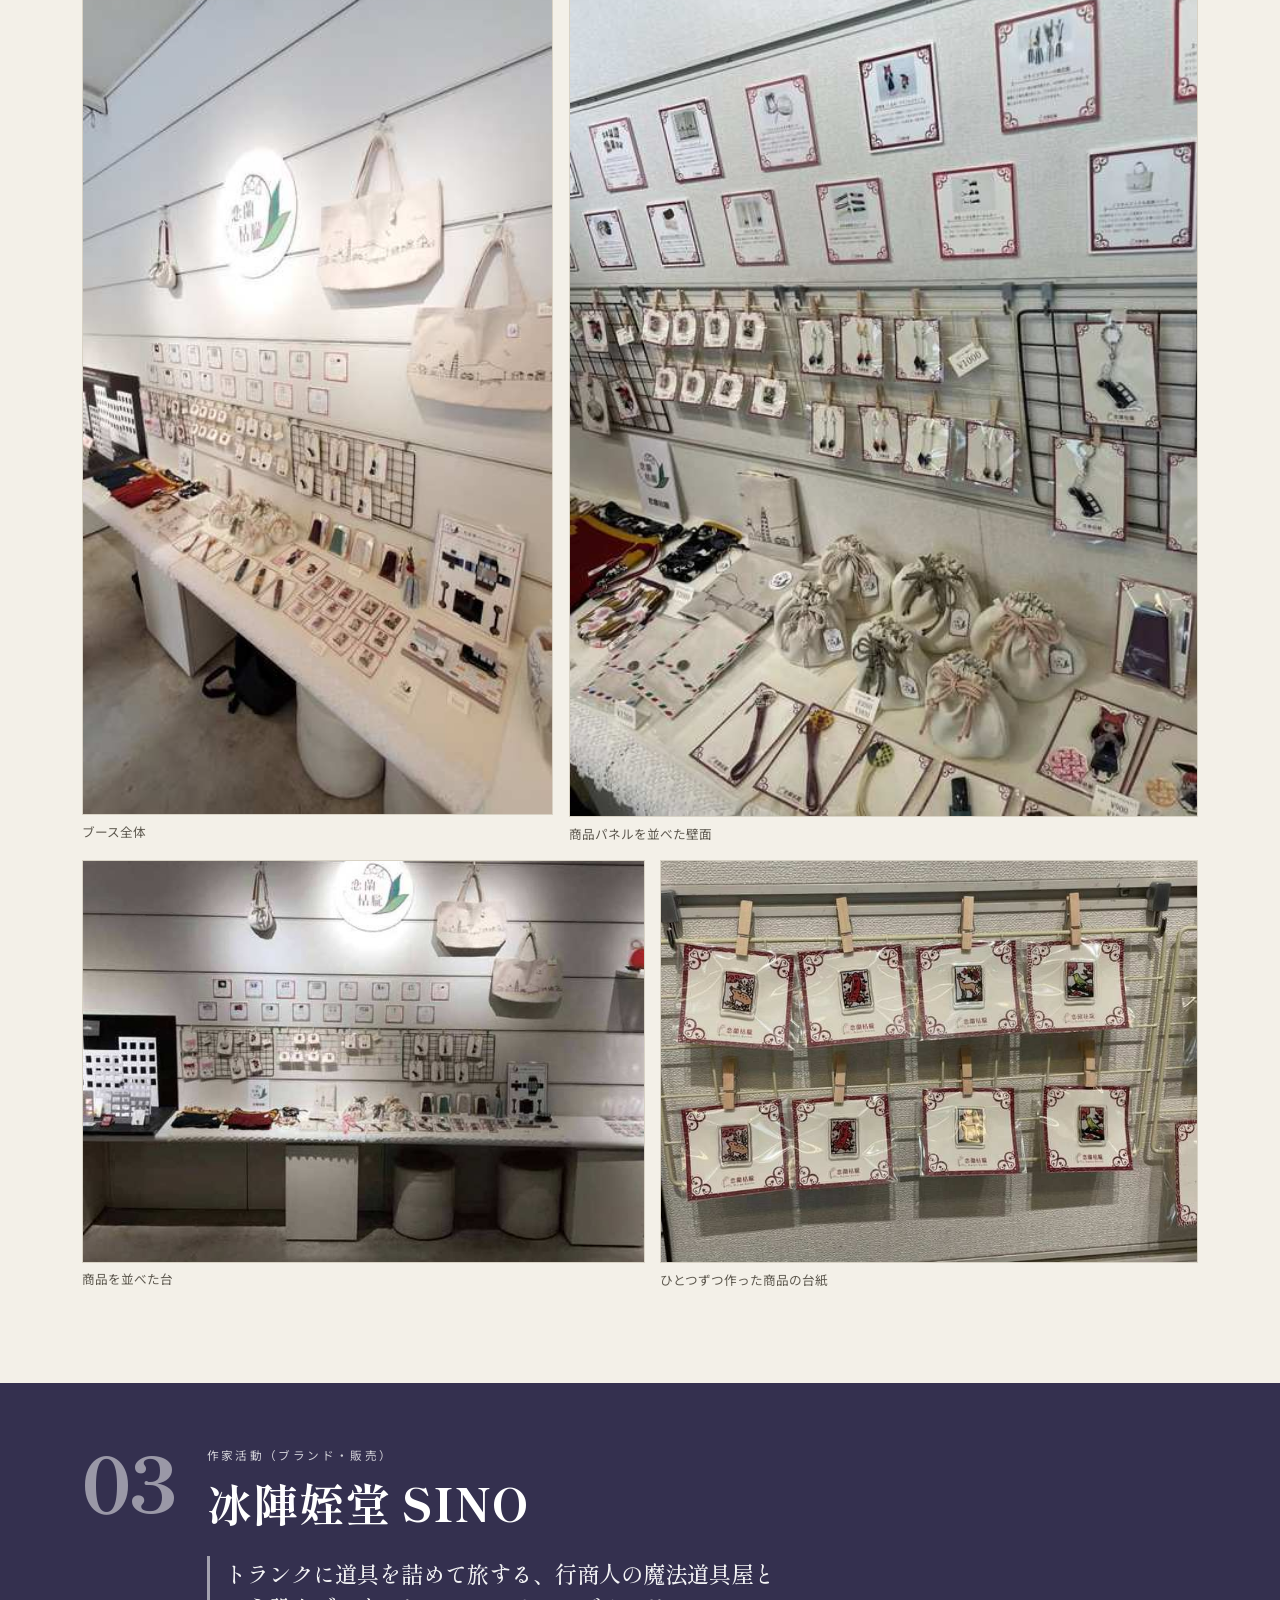
==== commit 814c97fb: "自己紹介を差し替え、表紙の文字幅と折り返しを整える" ====
--- a/index-print.html
+++ b/index-print.html
@@ -9,7 +9,7 @@
 <link rel="preconnect" href="https://fonts.googleapis.com">
 <link rel="preconnect" href="https://fonts.gstatic.com" crossorigin>
 <link rel="stylesheet" href="https://fonts.googleapis.com/css2?family=Shippori+Mincho:wght@500;700;800&family=Noto+Sans+JP:wght@400;500;700&display=swap">
-<link rel="stylesheet" href="styles.css?v=62f413b0">
+<link rel="stylesheet" href="styles.css?v=b196ec76">
 </head>
 <body>
 
@@ -38,9 +38,9 @@
       <p class="name-en">Makoto Ooura</p>
       <p class="role">ブランディング／プロダクト／UIデザイン</p>
       <p class="cover-intro">小さい頃からものづくりが好きで、イベントで出会った作家さんをきっかけに、創作の世界に興味を持つようになりました。</p>
-      <p class="cover-intro">東京デザイナー学院ではプロダクトデザインを学びながら作家活動を続け、作品づくりを通して、人とのつながりや自分の手で何かを生み出すことの楽しさを知りました。</p>
-      <p class="cover-intro">卒業後は一般企業に就職し、社会人としての経験を積んできました。現在はこれまでの経験を活かしながら、以前から関心のあったデザインの分野に挑戦したいと考えています。</p>
-      <p class="cover-intro">ものづくりへの好奇心を原点に、つくる人と使う人、それぞれの想いをつなぎ、誰かの心に残るデザインを生み出せるデザイナーを目指しています。</p>
+      <p class="cover-intro">東京デザイナー学院ではプロダクトデザインを学びながら作家活動を続け、作品づくりを通して、人とのつながりや、自分の手で何かを生み出すことの楽しさを知りました。</p>
+      <p class="cover-intro">卒業後は一般企業に就職し、社会人としての経験を積んできました。デザインとは異なる分野で働くなかでも、<span class="nobr">ものづくり</span>への関心は変わらず、改めてデザインに携わる仕事に挑戦したいと考えるようになりました。</p>
+      <p class="cover-intro">これまでの学びと創作経験を大切にしながら、新しい知識や技術を積極的に吸収し、つくる人と使う人をつなぐデザインを生み出せるデザイナーを目指しています。</p>
       <p class="cover-note">掲載作品は、専門学校在学中（2021〜2023年）に制作したものです。</p>
       <dl class="contact">
         <dt>メール</dt>
--- a/styles.css
+++ b/styles.css
@@ -1482,6 +1482,7 @@
   max-width: 30em;
 }
 .cover .cover-intro + .cover-intro { margin-top: 0.8em; }
+.nobr { white-space: nowrap; }
 
 .group-h--light .sec-no { color: var(--accent); }
 
@@ -1512,7 +1513,7 @@
 
 @media print {
   .cover-visual { max-width: 78mm; justify-self: end; }
-  .cover .cover-intro { font-size: var(--text-base); margin-top: 4mm; max-width: 26em; }
+  .cover .cover-intro { font-size: var(--text-base); margin-top: 4mm; max-width: 32em; }
   .cover .cover-note { margin-top: 6mm; }
 
   .group-h--light {
